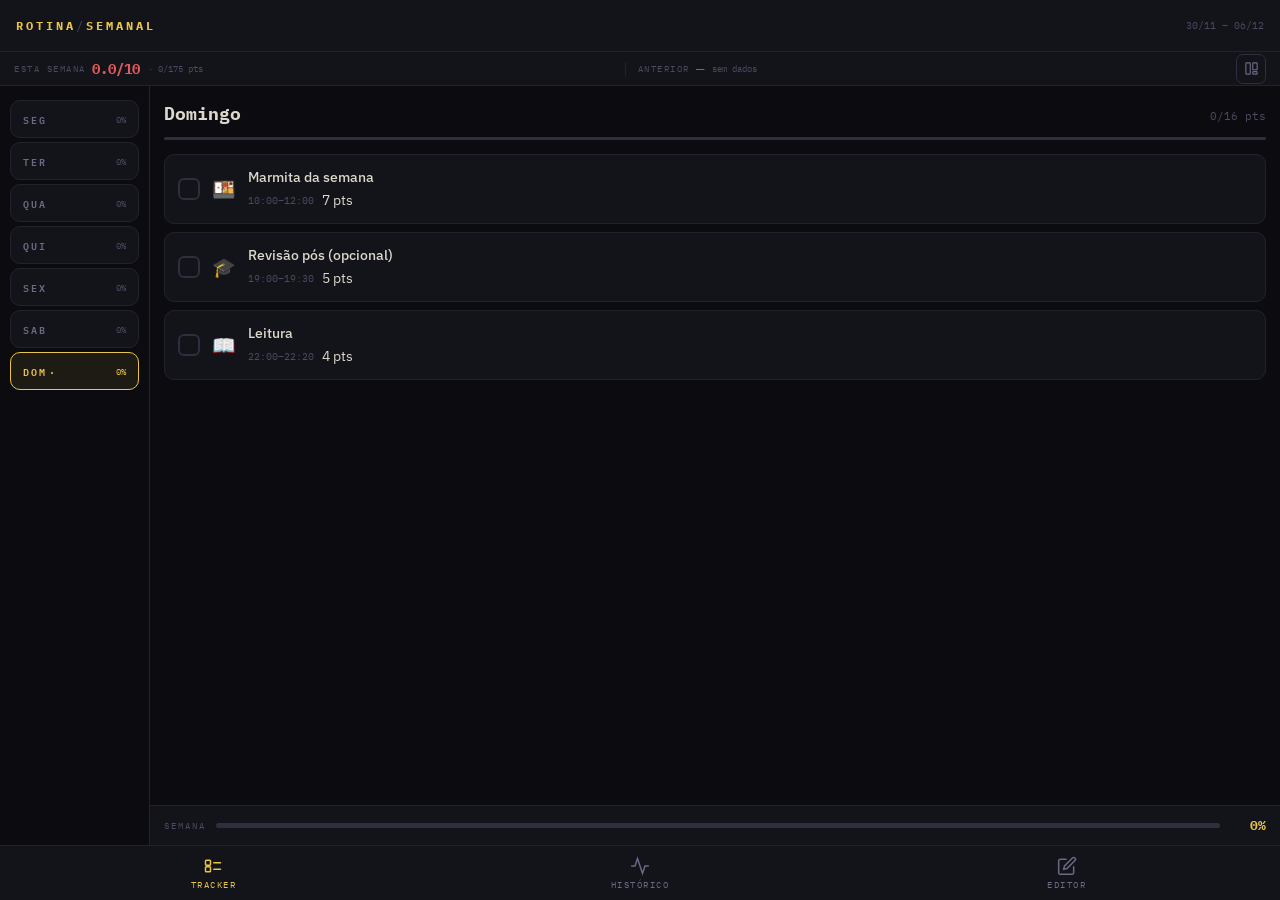
==== index.html @ 43f2c4e7 "Add files via upload" ====
<!DOCTYPE html>
<html lang="pt-BR">
<head>
<meta charset="UTF-8"/>
<meta name="viewport" content="width=device-width,initial-scale=1,viewport-fit=cover"/>
<title>Rotina</title>
<link href="https://fonts.googleapis.com/css2?family=IBM+Plex+Mono:wght@400;600;700&family=IBM+Plex+Sans:wght@300;400;500;600&display=swap" rel="stylesheet"/>
<style>
:root{
  --bg:#0c0c10;--s1:#13131a;--s2:#1a1a24;--b1:#22222e;--b2:#2e2e3e;
  --text:#ddd8cc;--muted:#4a4a62;--muted2:#6a6a86;
  --accent:#e8c547;--green:#a8e05a;--danger:#e05a5a;--blue:#7ab4ff;
  --mono:'IBM Plex Mono',monospace;--sans:'IBM Plex Sans',sans-serif;
  --sab:env(safe-area-inset-bottom,0px);
}
*{margin:0;padding:0;box-sizing:border-box;-webkit-tap-highlight-color:transparent;}
html,body{height:100%;overscroll-behavior:none;}
body{background:var(--bg);color:var(--text);font-family:var(--sans);font-size:14px;line-height:1.5;overflow:hidden;}
.app{display:flex;flex-direction:column;height:100vh;height:100dvh;}

/* TOPBAR */
.topbar{display:flex;align-items:center;justify-content:space-between;padding:0 16px;height:52px;flex-shrink:0;background:var(--s1);border-bottom:1px solid var(--b1);z-index:10;}
.brand{font-family:var(--mono);font-size:12px;font-weight:700;letter-spacing:3px;color:var(--accent);}
.brand span{color:var(--muted);font-weight:400;}
.week-badge{font-family:var(--mono);font-size:10px;color:var(--muted);}

/* VIEWS */
.views{flex:1;overflow:hidden;position:relative;}
.view{position:absolute;inset:0;display:none;flex-direction:column;overflow:hidden;}
.view.active{display:flex;}

/* BOTTOM NAV */
.bottom-nav{display:flex;background:var(--s1);border-top:1px solid var(--b1);flex-shrink:0;padding-bottom:var(--sab);z-index:10;}
.bnav-btn{flex:1;display:flex;flex-direction:column;align-items:center;justify-content:center;gap:3px;padding:10px 0;border:none;background:transparent;color:var(--muted2);font-family:var(--mono);font-size:9px;letter-spacing:1.5px;text-transform:uppercase;cursor:pointer;transition:color .15s;}
.bnav-btn svg{width:20px;height:20px;}
.bnav-btn.active{color:var(--accent);}

::-webkit-scrollbar{width:3px;}::-webkit-scrollbar-track{background:transparent;}::-webkit-scrollbar-thumb{background:var(--b2);border-radius:2px;}

/* ═══ SCORE BANNER ═══ */
.score-banner{display:flex;align-items:center;gap:0;padding:0 14px;height:34px;flex-shrink:0;border-bottom:1px solid var(--b1);background:var(--s1);}
.score-item{display:flex;align-items:center;gap:6px;flex:1;}
.score-item+.score-item{border-left:1px solid var(--b1);padding-left:12px;margin-left:12px;}
.score-item-label{font-family:var(--mono);font-size:9px;letter-spacing:1.5px;color:var(--muted);text-transform:uppercase;white-space:nowrap;}
.score-item-value{font-family:var(--mono);font-size:14px;font-weight:700;line-height:1;}
.score-item-sub{font-family:var(--mono);font-size:9px;color:var(--muted);margin-left:auto;}

/* ═══ TRACKER ═══ */
.tracker-body{flex:1;display:flex;flex-direction:column;overflow:hidden;}
.tracker-panel{flex:1;display:flex;flex-direction:column;overflow:hidden;}
.day-strip{display:flex;gap:6px;padding:10px 14px;overflow-x:auto;flex-shrink:0;border-bottom:1px solid var(--b1);scrollbar-width:none;}
.day-strip::-webkit-scrollbar{display:none;}
.day-pill{flex:0 0 auto;display:flex;flex-direction:column;align-items:center;gap:2px;padding:8px 12px;border-radius:10px;border:1px solid var(--b1);background:var(--s1);cursor:pointer;transition:all .15s;font-family:var(--mono);color:var(--muted2);min-width:52px;}
.dp-name{font-size:10px;letter-spacing:2px;font-weight:600;}
.dp-pct{font-size:9px;color:var(--muted);}
.day-pill.active{border-color:var(--accent);background:rgba(232,197,71,.08);color:var(--accent);}
.day-pill.active .dp-pct{color:var(--accent);}
.day-pill.today .dp-name::after{content:'·';color:var(--green);margin-left:2px;}
.day-pill.all-done{border-color:rgba(168,224,90,.35);}
.day-pill.all-done .dp-pct{color:var(--green);}

.tasks-area{flex:1;overflow-y:auto;padding:14px 14px 0;}
.day-hdr{display:flex;align-items:baseline;justify-content:space-between;margin-bottom:10px;}
.day-title{font-family:var(--mono);font-size:18px;font-weight:700;}
.day-pts{font-family:var(--mono);font-size:11px;color:var(--muted);}
.dprog-wrap{height:3px;background:var(--b2);border-radius:2px;margin-bottom:14px;}
.dprog-fill{height:100%;background:var(--accent);border-radius:2px;transition:width .4s;}
.dprog-fill.done{background:var(--green);}

.task-card{display:flex;align-items:center;gap:12px;padding:12px 13px;border-radius:10px;border:1px solid var(--b1);background:var(--s1);cursor:pointer;transition:all .15s;user-select:none;margin-bottom:8px;}
.task-card:active{transform:scale(.98);}
.task-card.checked{border-color:#1e2e10;background:#0f180a;opacity:.55;}
.chk{width:22px;height:22px;border-radius:6px;border:2px solid var(--b2);background:transparent;display:flex;align-items:center;justify-content:center;flex-shrink:0;transition:all .15s;}
.task-card.checked .chk{background:var(--green);border-color:var(--green);}
.chk-svg{display:none;}
.task-card.checked .chk-svg{display:block;}
.t-icon{font-size:19px;flex-shrink:0;}
.t-info{flex:1;min-width:0;}
.t-label{font-size:14px;font-weight:500;color:var(--text);white-space:nowrap;overflow:hidden;text-overflow:ellipsis;}
.task-card.checked .t-label{text-decoration:line-through;color:var(--muted);}
.t-meta{display:flex;align-items:center;gap:8px;margin-top:2px;}
.t-time{font-family:var(--mono);font-size:10px;color:var(--muted);}
.view-toggle-btn{width:30px;height:30px;border-radius:7px;border:1px solid var(--b2);background:transparent;color:var(--muted2);cursor:pointer;display:flex;align-items:center;justify-content:center;flex-shrink:0;margin-left:auto;transition:all .15s;}
.view-toggle-btn:hover{border-color:var(--accent);color:var(--accent);}
.view-toggle-btn.active{border-color:var(--accent);color:var(--accent);background:rgba(232,197,71,.08);}
.view-toggle-btn svg{width:15px;height:15px;}

/* ═══ KANBAN ═══ */
.kanban-panel{flex:1;overflow-x:auto;overflow-y:hidden;display:flex;gap:10px;padding:12px 14px;scrollbar-width:thin;}
.kanban-panel::-webkit-scrollbar{height:4px;}
.kanban-panel::-webkit-scrollbar-thumb{background:var(--b2);border-radius:2px;}
.kb-col{flex:0 0 200px;display:flex;flex-direction:column;gap:0;border-radius:10px;border:1px solid var(--b1);background:var(--s1);overflow:hidden;}
.kb-col.kb-today{border-color:rgba(232,197,71,.35);}
.kb-col-hdr{padding:10px 12px 8px;border-bottom:1px solid var(--b1);flex-shrink:0;}
.kb-col-name{font-family:var(--mono);font-size:10px;font-weight:700;letter-spacing:2px;text-transform:uppercase;color:var(--text);}
.kb-col.kb-today .kb-col-name{color:var(--accent);}
.kb-col-meta{display:flex;align-items:center;gap:6px;margin-top:4px;}
.kb-col-pct{font-family:var(--mono);font-size:9px;color:var(--muted);}
.kb-prog{flex:1;height:3px;background:var(--b2);border-radius:2px;}
.kb-prog-fill{height:100%;border-radius:2px;transition:width .4s;}
.kb-tasks{flex:1;overflow-y:auto;padding:8px 8px;display:flex;flex-direction:column;gap:6px;scrollbar-width:none;}
.kb-tasks::-webkit-scrollbar{display:none;}
.kb-card{border-radius:8px;border:1px solid var(--b1);background:var(--bg);padding:9px 10px;cursor:pointer;transition:all .15s;user-select:none;}
.kb-card:active{transform:scale(.97);}
.kb-card.kb-done{opacity:.45;border-color:rgba(168,224,90,.2);background:#0a120a;}
.kb-card.kb-conflict{border-color:rgba(224,90,90,.35);background:#130a0a;}
.kb-card-top{display:flex;align-items:center;gap:7px;margin-bottom:5px;}
.kb-chk{width:16px;height:16px;border-radius:4px;border:1.5px solid var(--b2);flex-shrink:0;display:flex;align-items:center;justify-content:center;transition:all .15s;}
.kb-card.kb-done .kb-chk{background:var(--green);border-color:var(--green);}
.kb-icon{font-size:14px;flex-shrink:0;}
.kb-label{font-size:12px;font-weight:500;color:var(--text);flex:1;min-width:0;overflow:hidden;text-overflow:ellipsis;white-space:nowrap;}
.kb-card.kb-done .kb-label{text-decoration:line-through;color:var(--muted);}
.kb-footer{display:flex;align-items:center;justify-content:space-between;gap:4px;}
.kb-time{font-family:var(--mono);font-size:9px;color:var(--muted);}
.kb-pts{font-family:var(--mono);font-size:9px;padding:1px 5px;border-radius:6px;background:rgba(232,197,71,.1);color:var(--accent);}
.kb-card.kb-done .kb-pts{background:rgba(168,224,90,.1);color:var(--green);}
.kb-conflict-tag{font-family:var(--mono);font-size:8px;color:var(--danger);}
.kb-empty{font-family:var(--mono);font-size:9px;color:var(--muted);text-align:center;padding:16px 0;letter-spacing:1px;}
.t-conflict-badge{font-family:var(--mono);font-size:9px;padding:1px 6px;border-radius:10px;background:rgba(224,90,90,.12);color:var(--danger);letter-spacing:.5px;}
.task-card.conflict{border-color:rgba(224,90,90,.35);background:#160e0e;}
.task-card.conflict.checked{border-color:#1e2e10;background:#0f180a;}
.ed-row.ed-conflict{border-color:rgba(224,90,90,.4);}
.time-display-btn.conflict{border-color:rgba(224,90,90,.5);color:var(--danger);}
.time-display-btn.conflict .tdb-val{color:var(--danger);}
.t-delete{width:28px;height:28px;border-radius:7px;border:1px solid transparent;background:transparent;color:var(--muted);font-size:13px;cursor:pointer;display:flex;align-items:center;justify-content:center;flex-shrink:0;transition:all .15s;}
.t-delete:hover{background:rgba(224,90,90,.15);border-color:var(--danger);color:var(--danger);}
@media(hover:hover){.t-delete{opacity:0;}.task-card:hover .t-delete{opacity:1;}}

.week-bar{display:flex;align-items:center;gap:10px;padding:10px 14px;border-top:1px solid var(--b1);flex-shrink:0;background:var(--s1);}
.wb-label{font-family:var(--mono);font-size:9px;letter-spacing:2px;color:var(--muted);text-transform:uppercase;white-space:nowrap;}
.wb-track{flex:1;height:5px;background:var(--b2);border-radius:3px;}
.wb-fill{height:100%;background:linear-gradient(90deg,var(--accent),var(--green));border-radius:3px;transition:width .5s;}
.wb-pct{font-family:var(--mono);font-size:13px;font-weight:700;color:var(--accent);min-width:36px;text-align:right;}

/* ═══ HISTORY ═══ */
#view-history{overflow-y:auto;}
.hist-header{padding:20px 16px 8px;}
.hist-title{font-family:var(--mono);font-size:16px;font-weight:700;}
.hist-sub{font-family:var(--mono);font-size:9px;color:var(--muted);letter-spacing:2px;text-transform:uppercase;margin-top:2px;}
.hist-list{padding:12px 16px 24px;display:flex;flex-direction:column;gap:10px;}
.hist-card{border:1px solid var(--b1);border-radius:12px;background:var(--s1);overflow:hidden;}
.hist-card-hdr{display:flex;align-items:center;justify-content:space-between;padding:14px 16px;cursor:pointer;}
.hw-label{font-family:var(--mono);font-size:12px;font-weight:600;}
.hw-meta{font-family:var(--mono);font-size:9px;color:var(--muted);margin-top:3px;}
.h-badge{font-family:var(--mono);font-size:12px;font-weight:700;padding:4px 10px;border-radius:20px;display:flex;align-items:center;gap:8px;}
.h-badge.gs{background:rgba(168,224,90,.12);color:var(--green);}
.h-badge.ga{background:rgba(232,197,71,.12);color:var(--accent);}
.h-badge.gb{background:rgba(122,180,255,.12);color:var(--blue);}
.h-badge.gc{background:rgba(224,90,90,.12);color:var(--danger);}
.h-chevron{font-size:9px;color:var(--muted);transition:transform .2s;display:inline-block;}
.hist-card-hdr.open .h-chevron{transform:rotate(180deg);}
.h-prog{height:3px;background:var(--b2);}
.h-prog-fill{height:100%;transition:width .5s;}
.h-detail{display:none;padding:12px 16px;border-top:1px solid var(--b1);}
.h-detail.open{display:block;}
.h-day-row{display:flex;align-items:center;gap:8px;padding:7px 0;border-bottom:1px solid var(--b1);cursor:pointer;transition:background .1s;}
.h-day-row:hover{background:rgba(255,255,255,.02);}
.h-day-row:last-of-type{border-bottom:none;}
.h-day-chevron{font-size:13px;color:var(--muted);margin-left:2px;transition:transform .2s;display:inline-block;width:12px;flex-shrink:0;}
.h-task-list{display:none;background:var(--bg);border-bottom:1px solid var(--b1);padding:4px 0;}
.h-task-list.open{display:block;}
.h-task-row{display:flex;align-items:center;gap:10px;padding:7px 12px;}
.h-task-row.h-task-done{opacity:.6;}
.h-task-chk{font-family:var(--mono);font-size:11px;width:14px;flex-shrink:0;color:var(--green);}
.h-task-row:not(.h-task-done) .h-task-chk{color:var(--muted);}
.h-task-icon{font-size:15px;flex-shrink:0;}
.h-task-label{flex:1;font-size:12px;color:var(--text);}
.h-task-row.h-task-done .h-task-label{text-decoration:line-through;color:var(--muted);}
.h-task-pts{font-family:var(--mono);font-size:10px;flex-shrink:0;}
.h-day-name{font-family:var(--mono);font-size:10px;color:var(--muted2);width:36px;flex-shrink:0;}
.h-bar-wrap{flex:1;height:4px;background:var(--b2);border-radius:2px;}
.h-bar-fill{height:100%;border-radius:2px;}
.h-day-pct{font-family:var(--mono);font-size:10px;color:var(--muted);width:30px;text-align:right;flex-shrink:0;}
.h-score-num{font-family:var(--mono);font-size:11px;font-weight:700;width:36px;text-align:right;flex-shrink:0;}
.hist-empty{text-align:center;padding:48px 24px;font-family:var(--mono);font-size:10px;color:var(--muted);letter-spacing:2px;line-height:2.2;text-transform:uppercase;}

/* ═══ EDITOR ═══ */
.editor-topbar{display:flex;align-items:center;justify-content:space-between;padding:12px 16px;border-bottom:1px solid var(--b1);flex-shrink:0;background:var(--s1);}
.editor-day-label{font-family:var(--mono);font-size:14px;font-weight:700;}
.ed-daytabs{display:flex;gap:5px;padding:10px 14px;overflow-x:auto;flex-shrink:0;border-bottom:1px solid var(--b1);scrollbar-width:none;}
.ed-daytabs::-webkit-scrollbar{display:none;}
.ed-tab{flex:0 0 auto;padding:6px 11px;border-radius:8px;border:1px solid var(--b1);background:transparent;color:var(--muted2);font-family:var(--mono);font-size:10px;letter-spacing:1.5px;text-transform:uppercase;cursor:pointer;transition:all .15s;}
.ed-tab.active{border-color:var(--accent);background:rgba(232,197,71,.08);color:var(--accent);}

.editor-tasks{flex:1;overflow-y:auto;padding:12px 14px;}
.ed-row{background:var(--s1);border:1px solid var(--b1);border-radius:10px;padding:12px;margin-bottom:8px;display:flex;flex-direction:column;gap:8px;}
.ed-row-r1{display:grid;grid-template-columns:44px 1fr auto;gap:8px;align-items:center;}
.ed-row-r2{display:grid;grid-template-columns:1fr auto;gap:8px;align-items:center;}
.ed-row-r3{display:flex;align-items:center;gap:8px;}
.pts-label{font-family:var(--mono);font-size:10px;color:var(--muted);white-space:nowrap;}
.pts-slider{flex:1;-webkit-appearance:none;height:3px;border-radius:2px;background:var(--b2);outline:none;cursor:pointer;}
.pts-slider::-webkit-slider-thumb{-webkit-appearance:none;width:16px;height:16px;border-radius:50%;background:var(--accent);cursor:pointer;border:2px solid var(--bg);}
.pts-val{font-family:var(--mono);font-size:11px;font-weight:700;color:var(--accent);width:20px;text-align:right;}

.ed-add-row{background:var(--s2);border:1px dashed var(--b2);border-radius:10px;padding:12px;margin-bottom:8px;display:flex;flex-direction:column;gap:8px;}
.ifield{padding:9px 12px;border-radius:8px;border:1px solid var(--b2);background:var(--bg);color:var(--text);font-family:var(--sans);font-size:13px;outline:none;transition:border-color .15s;width:100%;}
.ifield:focus{border-color:var(--accent);}
.ifield-icon-btn{width:44px;height:38px;border-radius:8px;border:1px solid var(--b2);background:var(--bg);font-size:18px;cursor:pointer;display:flex;align-items:center;justify-content:center;transition:border-color .15s;flex-shrink:0;}
.ifield-icon-btn:hover,.ifield-icon-btn.open{border-color:var(--accent);}

/* TIME PICKER */
.time-display-btn{
  display:flex;align-items:center;gap:6px;padding:8px 12px;border-radius:8px;
  border:1px solid var(--b2);background:var(--bg);cursor:pointer;transition:border-color .15s;
  font-family:var(--mono);font-size:12px;color:var(--text);width:100%;
}
.time-display-btn:hover,.time-display-btn.open{border-color:var(--accent);color:var(--accent);}
.time-display-btn svg{width:13px;height:13px;flex-shrink:0;color:var(--muted);}
.tdb-val{flex:1;}

.editor-footer{padding:12px 14px;border-top:1px solid var(--b1);flex-shrink:0;background:var(--s1);display:flex;gap:8px;padding-bottom:calc(12px + var(--sab));}

/* BUTTONS */
.btn{display:inline-flex;align-items:center;justify-content:center;gap:5px;padding:9px 14px;border-radius:8px;border:1px solid var(--b2);background:transparent;color:var(--text);font-family:var(--mono);font-size:10px;letter-spacing:1px;text-transform:uppercase;cursor:pointer;transition:all .15s;}
.btn:hover{border-color:var(--accent);color:var(--accent);}
.btn-primary{background:var(--accent);border-color:var(--accent);color:#0c0c10;font-weight:700;}
.btn-primary:hover{background:#f5d55a;border-color:#f5d55a;color:#0c0c10;}
.btn-danger{color:var(--danger);border-color:var(--danger);}
.btn-danger:hover{background:var(--danger);color:#fff;}
.btn-sq{width:38px;height:38px;padding:0;}
.empty{text-align:center;padding:40px;font-family:var(--mono);font-size:11px;color:var(--muted);letter-spacing:2px;}

/* ═══ ICON PICKER MODAL ═══ */
.modal-overlay{position:fixed;inset:0;background:rgba(0,0,0,.7);z-index:200;display:none;align-items:flex-end;justify-content:center;}
.modal-overlay.open{display:flex;}
.modal-sheet{background:var(--s1);border-radius:16px 16px 0 0;width:100%;max-width:480px;padding:0;max-height:70vh;display:flex;flex-direction:column;padding-bottom:var(--sab);}
.modal-handle{width:36px;height:4px;background:var(--b2);border-radius:2px;margin:12px auto 0;}
.modal-title{font-family:var(--mono);font-size:12px;letter-spacing:2px;text-transform:uppercase;color:var(--muted);padding:12px 16px 8px;}
.icon-grid{display:grid;grid-template-columns:repeat(8,1fr);gap:4px;padding:8px 16px 16px;overflow-y:auto;}
.icon-opt{font-size:22px;padding:6px;border-radius:8px;cursor:pointer;text-align:center;border:1px solid transparent;transition:all .15s;}
.icon-opt:hover{background:var(--s2);border-color:var(--b2);}
.icon-opt.selected{border-color:var(--accent);background:rgba(232,197,71,.1);}

/* ═══ TIME PICKER MODAL ═══ */
.time-modal-sheet{background:var(--s1);border-radius:16px 16px 0 0;width:100%;max-width:480px;padding-bottom:var(--sab);display:flex;flex-direction:column;}
.time-modal-hdr{display:flex;align-items:center;justify-content:space-between;padding:16px 20px 8px;}
.time-modal-title{font-family:var(--mono);font-size:12px;letter-spacing:2px;text-transform:uppercase;color:var(--muted);}
.time-modal-done{font-family:var(--mono);font-size:12px;color:var(--accent);background:none;border:none;cursor:pointer;font-weight:700;letter-spacing:1px;}

.time-pickers-wrap{display:flex;gap:0;padding:8px 20px 20px;align-items:center;justify-content:center;gap:8px;}
.time-picker-group{display:flex;flex-direction:column;align-items:center;gap:6px;flex:1;}
.tpg-label{font-family:var(--mono);font-size:9px;letter-spacing:2px;color:var(--muted);text-transform:uppercase;}
.tpg-pickers{display:flex;gap:4px;align-items:center;}
.time-sep{font-family:var(--mono);font-size:20px;color:var(--muted);padding:0 2px;margin-top:-4px;}
.drum-wrap{position:relative;width:56px;height:120px;overflow:hidden;border-radius:10px;border:1px solid var(--b2);background:var(--bg);}
.drum-wrap::before,.drum-wrap::after{content:'';position:absolute;left:0;right:0;height:36px;z-index:2;pointer-events:none;}
.drum-wrap::before{top:0;background:linear-gradient(to bottom,var(--bg),transparent);}
.drum-wrap::after{bottom:0;background:linear-gradient(to top,var(--bg),transparent);}
.drum-selector{position:absolute;top:50%;left:4px;right:4px;height:36px;transform:translateY(-50%);border:1px solid var(--accent);border-radius:7px;background:rgba(232,197,71,.06);pointer-events:none;z-index:1;}
.drum-list{display:flex;flex-direction:column;align-items:center;transition:transform .15s ease;padding:42px 0;}
.drum-item{height:36px;display:flex;align-items:center;justify-content:center;font-family:var(--mono);font-size:17px;font-weight:600;color:var(--muted);cursor:pointer;width:100%;user-select:none;transition:color .1s;}
.drum-item.active{color:var(--accent);}
.between-label{font-family:var(--mono);font-size:10px;color:var(--muted);letter-spacing:1px;text-align:center;padding:0 4px;}

/* TOAST */
.toast{position:fixed;bottom:calc(64px + 12px);left:50%;transform:translateX(-50%) translateY(8px);background:var(--accent);color:#0c0c10;font-family:var(--mono);font-size:11px;font-weight:700;letter-spacing:1px;padding:9px 18px;border-radius:8px;z-index:999;opacity:0;transition:all .25s;pointer-events:none;white-space:nowrap;}
.toast.show{opacity:1;transform:translateX(-50%) translateY(0);}

/* DESKTOP */
@media(min-width:680px){
  .tracker-body{flex-direction:row;}
  .day-strip{flex-direction:column;width:150px;flex-shrink:0;overflow-y:auto;overflow-x:hidden;border-right:1px solid var(--b1);border-bottom:none;padding:14px 10px;align-items:stretch;gap:4px;}
  .day-pill{flex-direction:row;justify-content:space-between;padding:9px 12px;min-width:unset;}

  #view-editor{flex-direction:row;}
  .editor-left{width:170px;flex-shrink:0;border-right:1px solid var(--b1);display:flex;flex-direction:column;overflow:hidden;}
  .ed-daytabs{flex-direction:column;overflow-y:auto;overflow-x:hidden;padding:10px;gap:4px;flex:1;}
  .ed-tab{text-align:left;}
  .editor-right{flex:1;display:flex;flex-direction:column;overflow:hidden;}
  .editor-topbar-mobile{display:none;}
  .modal-overlay{align-items:center;}
  .modal-sheet,.time-modal-sheet{border-radius:16px;max-height:80vh;}
}
</style>
</head>
<body>
<div class="app">
  <header class="topbar">
    <div class="brand">ROTINA<span>/</span>SEMANAL</div>
    <div class="week-badge" id="weekBadge">—</div>
  </header>
  <div class="views">

    <!-- ① TRACKER -->
    <div class="view active" id="view-tracker">
      <div class="score-banner">
        <div class="score-item">
          <span class="score-item-label">Esta semana</span>
          <span class="score-item-value" id="scoreCurrent">—</span>
          <span id="scoreCurrentSub" style="font-family:var(--mono);font-size:9px;color:var(--muted);margin-left:2px;"></span>
        </div>
        <div class="score-item">
          <span class="score-item-label">Anterior</span>
          <span class="score-item-value" id="scorePrev" style="color:var(--muted2);">—</span>
          <span id="scorePrevSub" style="font-family:var(--mono);font-size:9px;color:var(--muted);margin-left:2px;"></span>
        </div>
        <button class="view-toggle-btn" id="viewToggleBtn" onclick="toggleTrackerView()" title="Alternar visualização">
          <svg id="vtIcon" viewBox="0 0 24 24" fill="none" stroke="currentColor" stroke-width="1.8" stroke-linecap="round">
            <rect x="3" y="3" width="7" height="18" rx="1"/><rect x="14" y="3" width="7" height="11" rx="1"/><rect x="14" y="17" width="7" height="4" rx="1"/>
          </svg>
        </button>
      </div>
      <div class="tracker-body">
        <div class="day-strip" id="dayStrip"></div>
        <div class="tracker-panel">
          <div class="tasks-area" id="tasksList"></div>
          <div class="week-bar">
            <span class="wb-label">Semana</span>
            <div class="wb-track"><div class="wb-fill" id="weekFill" style="width:0%"></div></div>
            <span class="wb-pct" id="weekPct">0%</span>
          </div>
        </div>
        <div class="kanban-panel" id="kanbanPanel" style="display:none;"></div>
      </div>
    </div>

    <!-- ② HISTORY -->
    <div class="view" id="view-history">
      <div class="hist-header"><div class="hist-title">Histórico</div><div class="hist-sub">Pontuação por semana</div></div>
      <div class="hist-list" id="histList"></div>
    </div>

    <!-- ③ EDITOR -->
    <div class="view" id="view-editor">
      <div class="editor-left" id="edLeft" style="display:contents">
        <div class="editor-topbar" id="edTopDesktop">
          <span class="editor-day-label" id="edTitleD">—</span>
          <button class="btn" style="padding:5px 10px;font-size:9px;" onclick="showAddForm()">+ ADD</button>
        </div>
        <div class="ed-daytabs" id="edDayTabs"></div>
      </div>
      <div class="editor-right" id="edRight" style="display:contents">
        <div class="editor-topbar editor-topbar-mobile" id="edTopMobile">
          <span class="editor-day-label" id="edTitleM">—</span>
          <button class="btn" style="padding:5px 10px;font-size:9px;" onclick="showAddForm()">+ ADD</button>
        </div>
        <div class="editor-tasks" id="edTasksList"></div>
        <div class="editor-footer">
          <button class="btn btn-primary" onclick="saveChanges()">💾 Salvar</button>
          <button class="btn btn-danger" style="font-size:9px;" onclick="resetWeekChecks()">Limpar checks</button>
        </div>
      </div>
    </div>
  </div>

  <nav class="bottom-nav">
    <button class="bnav-btn active" id="bn-tracker" onclick="switchView('tracker',this)">
      <svg viewBox="0 0 24 24" fill="none" stroke="currentColor" stroke-width="1.8" stroke-linecap="round"><rect x="3" y="5" width="6" height="6" rx="1"/><rect x="3" y="13" width="6" height="6" rx="1"/><line x1="13" y1="8" x2="21" y2="8"/><line x1="13" y1="16" x2="21" y2="16"/></svg>
      Tracker
    </button>
    <button class="bnav-btn" id="bn-history" onclick="switchView('history',this)">
      <svg viewBox="0 0 24 24" fill="none" stroke="currentColor" stroke-width="1.8" stroke-linecap="round"><polyline points="22 12 18 12 15 21 9 3 6 12 2 12"/></svg>
      Histórico
    </button>
    <button class="bnav-btn" id="bn-editor" onclick="switchView('editor',this)">
      <svg viewBox="0 0 24 24" fill="none" stroke="currentColor" stroke-width="1.8" stroke-linecap="round"><path d="M11 4H4a2 2 0 0 0-2 2v14a2 2 0 0 0 2 2h14a2 2 0 0 0 2-2v-7"/><path d="M18.5 2.5a2.121 2.121 0 0 1 3 3L12 15l-4 1 1-4 9.5-9.5z"/></svg>
      Editor
    </button>
  </nav>
</div>

<!-- ICON PICKER MODAL -->
<div class="modal-overlay" id="iconModal" onclick="closeIconModal(event)">
  <div class="modal-sheet">
    <div class="modal-handle"></div>
    <div class="modal-title">Escolher ícone</div>
    <div class="icon-grid" id="iconGrid"></div>
  </div>
</div>

<!-- TIME PICKER MODAL -->
<div class="modal-overlay" id="timeModal" onclick="closeTimeModal(event)">
  <div class="time-modal-sheet">
    <div class="modal-handle"></div>
    <div class="time-modal-hdr">
      <span class="time-modal-title">Período</span>
      <button class="time-modal-done" onclick="confirmTime()">Confirmar</button>
    </div>
    <div class="time-pickers-wrap">
      <div class="time-picker-group">
        <div class="tpg-label">Início</div>
        <div class="tpg-pickers">
          <div class="drum-wrap" id="startH"></div>
          <div class="time-sep">:</div>
          <div class="drum-wrap" id="startM"></div>
        </div>
      </div>
      <div class="between-label">até</div>
      <div class="time-picker-group">
        <div class="tpg-label">Fim</div>
        <div class="tpg-pickers">
          <div class="drum-wrap" id="endH"></div>
          <div class="time-sep">:</div>
          <div class="drum-wrap" id="endM"></div>
        </div>
      </div>
    </div>
  </div>
</div>

<div class="toast" id="toast"></div>

<script>
// ═══ CONSTANTS ═══
const DAYS=['Segunda','Terça','Quarta','Quinta','Sexta','Sábado','Domingo'];
const DAYS_SHORT=['SEG','TER','QUA','QUI','SEX','SAB','DOM'];
const ICONS=['💼','🎓','📖','🏋️','🎵','🧠','🍱','🧹','👕','📌','⭐','🔥','💡','🎯','✅','🚀','💪','🧘','🏃','🚴','🎸','🎹','🎤','📝','💻','📱','☕','🍎','💊','🛌','🧃','🌅','🌙','⏰','📅','🗓️','📊','📈','💰','🤝','🏆','🎮','📚','✏️','🔬','🌿','🐾','❤️','🧡','💛','💚','💙','💜'];
const MINS=['00','05','10','15','20','25','30','35','40','45','50','55'];
const HOURS=Array.from({length:24},(_,i)=>String(i).padStart(2,'0'));

const DEFAULT_ROUTINE={
  Segunda:[
    {id:'seg1',icon:'💼',label:'Trabalho (manhã)',time:'08:45–12:15',points:6},
    {id:'seg2',icon:'💼',label:'Trabalho (tarde)',time:'13:30–18:00',points:6},
    {id:'seg3',icon:'🎓',label:'Pós-graduação',time:'19:30–21:00',points:8},
    {id:'seg4',icon:'📖',label:'Leitura',time:'22:00–22:20',points:4},
  ],
  Terça:[
    {id:'ter1',icon:'🏋️',label:'Academia',time:'06:50–07:50',points:9},
    {id:'ter2',icon:'💼',label:'Trabalho (manhã)',time:'08:45–12:15',points:6},
    {id:'ter3',icon:'💼',label:'Trabalho (tarde)',time:'13:30–18:00',points:6},
    {id:'ter4',icon:'🎵',label:'Gaita',time:'19:30–20:00',points:5},
    {id:'ter5',icon:'📖',label:'Leitura',time:'22:00–22:20',points:4},
  ],
  Quarta:[
    {id:'qua1',icon:'🏋️',label:'Academia',time:'06:50–07:50',points:9},
    {id:'qua2',icon:'💼',label:'Trabalho (manhã)',time:'08:45–12:15',points:6},
    {id:'qua3',icon:'💼',label:'Trabalho (tarde)',time:'13:30–18:00',points:6},
    {id:'qua4',icon:'🎓',label:'Pós-graduação',time:'19:30–20:30',points:8},
    {id:'qua5',icon:'📖',label:'Leitura',time:'22:00–22:20',points:4},
  ],
  Quinta:[
    {id:'qui1',icon:'💼',label:'Trabalho (manhã)',time:'08:45–12:15',points:6},
    {id:'qui2',icon:'💼',label:'Trabalho (tarde)',time:'13:30–18:00',points:6},
    {id:'qui3',icon:'🧠',label:'Psicóloga',time:'19:00–20:00',points:7},
    {id:'qui4',icon:'📖',label:'Leitura',time:'22:00–22:20',points:4},
  ],
  Sexta:[
    {id:'sex1',icon:'🏋️',label:'Academia',time:'06:50–07:50',points:9},
    {id:'sex2',icon:'💼',label:'Trabalho (manhã)',time:'08:45–12:15',points:6},
    {id:'sex3',icon:'💼',label:'Trabalho (tarde)',time:'13:30–18:00',points:6},
    {id:'sex4',icon:'🎵',label:'Gaita',time:'19:00–19:30',points:5},
    {id:'sex5',icon:'📖',label:'Leitura',time:'22:00–22:20',points:4},
  ],
  Sábado:[
    {id:'sab1',icon:'🧹',label:'Faxina',time:'09:00–10:30',points:5},
    {id:'sab2',icon:'👕',label:'Lavar roupa',time:'09:00–10:00',points:4},
    {id:'sab3',icon:'🎵',label:'Gaita (sessão longa)',time:'15:00–16:00',points:6},
    {id:'sab4',icon:'📖',label:'Leitura',time:'22:00–22:20',points:4},
  ],
  Domingo:[
    {id:'dom1',icon:'🍱',label:'Marmita da semana',time:'10:00–12:00',points:7},
    {id:'dom2',icon:'🎓',label:'Revisão pós (opcional)',time:'19:00–19:30',points:5},
    {id:'dom3',icon:'📖',label:'Leitura',time:'22:00–22:20',points:4},
  ],
};

// ═══ STATE ═══
let routine={},checks={},history={},pending={};
let activeDay=null,activeCmsDay=null,currentView='tracker';
let iconModalCallback=null,timeModalCallback=null;
let timeState={startH:'08',startM:'00',endH:'09',endM:'00'};
let drums={};

// ═══ HELPERS ═══
const clone=o=>JSON.parse(JSON.stringify(o));
const todayIdx=()=>{const d=new Date().getDay();return d===0?6:d-1;};
function getMondayKey(offset=0){const n=new Date();n.setDate(n.getDate()-((n.getDay()+6)%7)+offset*7);return n.toISOString().slice(0,10);}
function weekLabel(mon){const m=new Date(mon+'T12:00:00'),s=new Date(m);s.setDate(m.getDate()+6);const f=d=>d.toLocaleDateString('pt-BR',{day:'2-digit',month:'2-digit'});return f(m)+' – '+f(s);}
function gradeOf(score10){
  if(score10>=9)return{label:'S',cls:'gs',color:'var(--green)'};
  if(score10>=7)return{label:'A',cls:'ga',color:'var(--accent)'};
  if(score10>=5)return{label:'B',cls:'gb',color:'var(--blue)'};
  return{label:'C',cls:'gc',color:'var(--danger)'};
}
function calcScore(rout,chks){
  const all=Object.values(rout).flat();
  const totalPts=all.reduce((s,t)=>s+(t.points||1),0);
  const donePts=all.filter(t=>chks[t.id]).reduce((s,t)=>s+(t.points||1),0);
  const score10=totalPts?+(donePts/totalPts*10).toFixed(1):0;
  return{score10,donePts,totalPts};
}

function sortByTime(tasks){
  return [...tasks].sort((a,b)=>{
    const ta=parseTimeRange(a.time),tb=parseTimeRange(b.time);
    if(!ta&&!tb)return 0;
    if(!ta)return 1;
    if(!tb)return-1;
    return ta.start-tb.start;
  });
}
  // Expects "HH:MM–HH:MM", returns {start, end} in minutes or null
function parseTimeRange(timeStr){
  if(!timeStr)return null;
  const m=timeStr.match(/(\d{1,2}):(\d{2})[–\-](\d{1,2}):(\d{2})/);
  if(!m)return null;
  return{start:parseInt(m[1])*60+parseInt(m[2]),end:parseInt(m[3])*60+parseInt(m[4])};
}

function getConflictIds(tasks){
  const conflicts=new Set();
  for(let i=0;i<tasks.length;i++){
    const a=parseTimeRange(tasks[i].time);
    if(!a||a.start>=a.end)continue;
    for(let j=i+1;j<tasks.length;j++){
      const b=parseTimeRange(tasks[j].time);
      if(!b||b.start>=b.end)continue;
      if(a.start<b.end&&b.start<a.end){
        conflicts.add(tasks[i].id);
        conflicts.add(tasks[j].id);
      }
    }
  }
  return conflicts;
}

// ═══ STORAGE ADAPTER ═══
// Syncs via Cloudflare Worker KV — works on any device
const WORKER_URL = 'https://purple-bush-fd43.paulo-mreis7590.workers.dev';
const USER_ID = 'paulo';

const store = {
  async get(key){
    try{
      const r = await fetch(`${WORKER_URL}?key=${encodeURIComponent(key)}&user=${USER_ID}`);
      const json = await r.json();
      return json.value || null;
    } catch(e){ return localStorage.getItem(key); }
  },
  async set(key, value){
    try{
      await fetch(`${WORKER_URL}?key=${encodeURIComponent(key)}&user=${USER_ID}`, {
        method: 'PUT',
        body: value
      });
    } catch(e){}
    // Always keep localStorage as offline fallback
    try{ localStorage.setItem(key, value); } catch(e){}
  }
};

// ═══ STORAGE ═══
async function loadAll(){
  routine=clone(DEFAULT_ROUTINE);
  try{
    const r=await store.get('routine_data');
    if(r){
      const saved=JSON.parse(r);
      const hasSeg4=saved.Segunda&&saved.Segunda.some(t=>t.id==='seg4');
      if(hasSeg4)routine=saved;
      else await store.set('routine_data',JSON.stringify(routine));
    } else {
      await store.set('routine_data',JSON.stringify(routine));
    }
  }catch(e){}
  try{const c=await store.get('checks_'+getMondayKey());checks=c?JSON.parse(c):{};}
  catch(e){checks={};}
  try{const h=await store.get('week_history');history=h?JSON.parse(h):{};}
  catch(e){history={};}
  pending=clone(routine);
}
async function saveRoutine(){await store.set('routine_data',JSON.stringify(routine));}
async function saveChecks(){await store.set('checks_'+getMondayKey(),JSON.stringify(checks));}
async function saveHistory(){await store.set('week_history',JSON.stringify(history));}

function snapshotWeek(){
  const mon=getMondayKey();
  const {score10,donePts,totalPts}=calcScore(routine,checks);
  const days={};
  DAYS.forEach(d=>{
    const ts=routine[d]||[];
    const dPts=ts.reduce((s,t)=>s+(t.points||1),0);
    const ckPts=ts.filter(t=>checks[t.id]).reduce((s,t)=>s+(t.points||1),0);
    days[d]={
      totalPts:dPts,donePts:ckPts,
      total:ts.length,done:ts.filter(t=>checks[t.id]).length,
      tasks:ts.map(t=>({id:t.id,icon:t.icon,label:t.label,time:t.time,points:t.points||1,checked:!!checks[t.id]}))
    };
  });
  history[mon]={score10,donePts,totalPts,days,label:weekLabel(mon),pct:totalPts?Math.round(donePts/totalPts*100):0};
}

// ═══ TRACKER ═══
function renderTracker(day){
  activeDay=day||DAYS[todayIdx()];
  document.getElementById('weekBadge').textContent=weekLabel(getMondayKey());
  updateScoreBanner();

  const strip=document.getElementById('dayStrip');
  strip.innerHTML='';
  DAYS.forEach((d,i)=>{
    const ts=routine[d]||[];
    const totalPts=ts.reduce((s,t)=>s+(t.points||1),0);
    const donePts=ts.filter(t=>checks[t.id]).reduce((s,t)=>s+(t.points||1),0);
    const pct=totalPts?Math.round(donePts/totalPts*100):0;
    const allDone=ts.length>0&&donePts===totalPts;
    const pill=document.createElement('button');
    pill.className='day-pill'+(d===activeDay?' active':'')+(i===todayIdx()?' today':'')+(allDone?' all-done':'');
    pill.innerHTML=`<span class="dp-name">${DAYS_SHORT[i]}</span><span class="dp-pct">${pct}%</span>`;
    pill.onclick=()=>renderTracker(d);
    strip.appendChild(pill);
  });
  renderDayTasks(activeDay);
  updateWeekBar();
}

function updateScoreBanner(){
  const {score10,donePts,totalPts}=calcScore(routine,checks);
  const g=gradeOf(score10);
  document.getElementById('scoreCurrent').textContent=score10.toFixed(1)+'/10';
  document.getElementById('scoreCurrent').style.color=g.color;
  document.getElementById('scoreCurrentSub').textContent=`· ${donePts}/${totalPts} pts`;

  const prevMon=getMondayKey(-1);
  const prev=history[prevMon];
  if(prev&&prev.score10!==undefined){
    const pg=gradeOf(prev.score10);
    document.getElementById('scorePrev').textContent=prev.score10.toFixed(1)+'/10';
    document.getElementById('scorePrev').style.color=pg.color;
    document.getElementById('scorePrevSub').textContent=`· ${prev.donePts}/${prev.totalPts} pts`;
  } else {
    document.getElementById('scorePrev').textContent='—';
    document.getElementById('scorePrev').style.color='var(--muted2)';
    document.getElementById('scorePrevSub').textContent='sem dados';
  }
}

function renderDayTasks(day){
  const ts=sortByTime(routine[day]||[]);
  const totalPts=ts.reduce((s,t)=>s+(t.points||1),0);
  const donePts=ts.filter(t=>checks[t.id]).reduce((s,t)=>s+(t.points||1),0);
  const pct=totalPts?Math.round(donePts/totalPts*100):0;
  const conflicts=getConflictIds(ts);
  const area=document.getElementById('tasksList');
  area.innerHTML=`
    <div class="day-hdr">
      <div class="day-title">${day}</div>
      <div class="day-pts">${donePts}/${totalPts} pts</div>
    </div>
    <div class="dprog-wrap"><div class="dprog-fill${pct===100?' done':''}" style="width:${pct}%"></div></div>`;
  if(!ts.length){area.innerHTML+='<div class="empty">NENHUMA TAREFA</div>';return;}
  ts.forEach(task=>{
    const ck=!!checks[task.id];
    const pts=task.points||1;
    const hasConflict=conflicts.has(task.id);
    const card=document.createElement('div');
    card.className='task-card'+(ck?' checked':'')+(hasConflict?' conflict':'');
    card.innerHTML=`
      <div class="chk"><svg class="chk-svg" width="11" height="11" viewBox="0 0 11 11" fill="none"><path d="M1.5 5.5l3 3 5-5" stroke="#0c0c10" stroke-width="2.2" stroke-linecap="round" stroke-linejoin="round"/></svg></div>
      <div class="t-icon">${task.icon}</div>
      <div class="t-info">
        <div class="t-label">${task.label}</div>
        <div class="t-meta">
          <span class="t-time">${task.time}</span>
          <span class="t-pts-badge">${pts} pt${pts>1?'s':''}</span>
          ${hasConflict?'<span class="t-conflict-badge">⚠ conflito</span>':''}
        </div>
      </div>
      <button class="t-delete" title="Excluir tarefa">✕</button>`;
    card.querySelector('.t-delete').addEventListener('click',(e)=>{
      e.stopPropagation();
      deleteTaskFromTracker(task.id,day);
    });
    card.onclick=()=>toggleCheck(task.id,day);
    area.appendChild(card);
  });
}

async function toggleCheck(id,day){
  checks[id]=!checks[id];
  snapshotWeek();
  await saveChecks();
  await saveHistory();
  if(trackerMode==='kanban'){renderKanban();updateWeekBar();updateScoreBanner();return;}
  renderDayTasks(day);
  updateWeekBar();
  updateScoreBanner();
  document.querySelectorAll('.day-pill').forEach((p,i)=>{
    const d=DAYS[i];
    const ts=routine[d]||[];
    const tPts=ts.reduce((s,t)=>s+(t.points||1),0);
    const dPts=ts.filter(t=>checks[t.id]).reduce((s,t)=>s+(t.points||1),0);
    const pct=tPts?Math.round(dPts/tPts*100):0;
    p.querySelector('.dp-pct').textContent=pct+'%';
    p.classList.toggle('all-done',ts.length>0&&dPts===tPts);
  });
}

async function deleteTaskFromTracker(id,day){
  routine[day]=(routine[day]||[]).filter(t=>t.id!==id);
  pending=clone(routine);
  delete checks[id];
  snapshotWeek();
  await saveRoutine();
  await saveChecks();
  await saveHistory();
  renderTracker(day);
  showToast('Tarefa excluída');
}

function updateWeekBar(){
  const {donePts,totalPts}=calcScore(routine,checks);
  const pct=totalPts?Math.round(donePts/totalPts*100):0;
  document.getElementById('weekFill').style.width=pct+'%';
  document.getElementById('weekPct').textContent=pct+'%';
}

// ═══ KANBAN ═══
let trackerMode='list'; // 'list' | 'kanban'

function toggleTrackerView(){
  trackerMode = trackerMode==='list'?'kanban':'list';
  const btn=document.getElementById('viewToggleBtn');
  const listEl=document.querySelector('.tracker-panel');
  const stripEl=document.getElementById('dayStrip');
  const kanbanEl=document.getElementById('kanbanPanel');
  if(trackerMode==='kanban'){
    btn.classList.add('active');
    btn.innerHTML=`<svg viewBox="0 0 24 24" fill="none" stroke="currentColor" stroke-width="1.8" stroke-linecap="round"><rect x="3" y="5" width="6" height="6" rx="1"/><rect x="3" y="13" width="6" height="6" rx="1"/><line x1="13" y1="8" x2="21" y2="8"/><line x1="13" y1="16" x2="21" y2="16"/></svg>`;
    listEl.style.display='none';
    stripEl.style.display='none';
    kanbanEl.style.display='flex';
    renderKanban();
  } else {
    btn.classList.remove('active');
    btn.innerHTML=`<svg viewBox="0 0 24 24" fill="none" stroke="currentColor" stroke-width="1.8" stroke-linecap="round"><rect x="3" y="3" width="7" height="18" rx="1"/><rect x="14" y="3" width="7" height="11" rx="1"/><rect x="14" y="17" width="7" height="4" rx="1"/></svg>`;
    listEl.style.display='';
    stripEl.style.display='';
    kanbanEl.style.display='none';
    renderTracker(activeDay);
  }
}

function renderKanban(){
  const panel=document.getElementById('kanbanPanel');
  panel.innerHTML='';
  const todayIdx_=todayIdx();
  DAYS.forEach((day,i)=>{
    const ts=sortByTime(routine[day]||[]);
    const conflicts=getConflictIds(ts);
    const totalPts=ts.reduce((s,t)=>s+(t.points||1),0);
    const donePts=ts.filter(t=>checks[t.id]).reduce((s,t)=>s+(t.points||1),0);
    const pct=totalPts?Math.round(donePts/totalPts*100):0;
    const g=gradeOf(totalPts?+(donePts/totalPts*10).toFixed(1):0);
    const isToday=i===todayIdx_;

    const col=document.createElement('div');
    col.className='kb-col'+(isToday?' kb-today':'');
    col.innerHTML=`
      <div class="kb-col-hdr">
        <div class="kb-col-name">${isToday?'● ':''} ${DAYS_SHORT[i]}</div>
        <div class="kb-col-meta">
          <div class="kb-prog"><div class="kb-prog-fill" style="width:${pct}%;background:${g.color};"></div></div>
          <span class="kb-col-pct">${donePts}/${totalPts}pts</span>
        </div>
      </div>
      <div class="kb-tasks" id="kbt_${i}"></div>`;
    panel.appendChild(col);

    const taskContainer=col.querySelector(`#kbt_${i}`);
    if(!ts.length){
      taskContainer.innerHTML='<div class="kb-empty">SEM TAREFAS</div>';
      return;
    }
    ts.forEach(task=>{
      const ck=!!checks[task.id];
      const pts=task.points||1;
      const hasConflict=conflicts.has(task.id);
      const card=document.createElement('div');
      card.className='kb-card'+(ck?' kb-done':'')+(hasConflict?' kb-conflict':'');
      card.innerHTML=`
        <div class="kb-card-top">
          <div class="kb-chk">${ck?'<svg width="9" height="9" viewBox="0 0 11 11" fill="none"><path d="M1.5 5.5l3 3 5-5" stroke="#0c0c10" stroke-width="2.2" stroke-linecap="round" stroke-linejoin="round"/></svg>':''}</div>
          <div class="kb-icon">${task.icon}</div>
          <div class="kb-label">${task.label}</div>
        </div>
        <div class="kb-footer">
          <span class="kb-time">${task.time}</span>
          <span class="kb-pts">${pts}pt${pts>1?'s':''}</span>
          ${hasConflict?'<span class="kb-conflict-tag">⚠</span>':''}
        </div>`;
      card.onclick=()=>toggleCheckKanban(task.id,day);
      taskContainer.appendChild(card);
    });
  });
}

async function toggleCheckKanban(id,day){
  checks[id]=!checks[id];
  snapshotWeek();
  await saveChecks();
  await saveHistory();
  updateWeekBar();
  updateScoreBanner();
  renderKanban();
}
function renderHistory(){
  snapshotWeek();
  const list=document.getElementById('histList');
  list.innerHTML='';
  const keys=Object.keys(history).sort((a,b)=>b.localeCompare(a));
  if(!keys.length){list.innerHTML='<div class="hist-empty">Nenhum histórico ainda.<br>Complete tarefas para<br>registrar semanas.</div>';return;}
  keys.forEach(mon=>{
    const h=history[mon];
    const score=h.score10||0;
    const g=gradeOf(score);
    const isCur=mon===getMondayKey();
    const card=document.createElement('div');
    card.className='hist-card';
    const dayRows=DAYS.map((day,i)=>{
      const dd=h.days&&h.days[day];if(!dd)return'';
      const dPts=dd.totalPts||0;
      const ckPts=dd.donePts||0;
      const dp=dPts?Math.round(ckPts/dPts*100):0;
      const ds=(dPts?+(ckPts/dPts*10).toFixed(1):0);
      const dg=gradeOf(ds);
      const taskRows=(dd.tasks||[]).map(t=>`
        <div class="h-task-row ${t.checked?'h-task-done':''}">
          <span class="h-task-chk">${t.checked?'✓':'○'}</span>
          <span class="h-task-icon">${t.icon}</span>
          <span class="h-task-label">${t.label}</span>
          <span class="h-task-pts" style="color:${t.checked?'var(--green)':'var(--muted)'};">${t.points}pt</span>
        </div>`).join('');
      const uid=`${mon}_${i}`;
      return`<div class="h-day-row" onclick="toggleHistDay('${uid}')">
        <div class="h-day-name">${DAYS_SHORT[i]}</div>
        <div class="h-bar-wrap"><div class="h-bar-fill" style="width:${dp}%;background:${dg.color};"></div></div>
        <div class="h-day-pct">${dp}%</div>
        <div class="h-score-num" style="color:${dg.color};">${ds}</div>
        <div class="h-day-chevron">›</div>
      </div>
      <div class="h-task-list" id="htl_${uid}">${taskRows||'<div style="padding:8px 12px;font-family:var(--mono);font-size:10px;color:var(--muted);">SEM TAREFAS</div>'}</div>`;
    }).join('');
    card.innerHTML=`
      <div class="hist-card-hdr" onclick="toggleHist(this)">
        <div>
          <div class="hw-label">${isCur?'<span style="color:var(--green);font-size:9px;">●</span> ':''}${h.label}</div>
          <div class="hw-meta">${h.donePts||0}/${h.totalPts||0} pts${isCur?' · semana atual':''}</div>
        </div>
        <div style="display:flex;align-items:center;gap:8px;">
          <div class="h-badge ${g.cls}">${score.toFixed(1)} / 10 · ${g.label}</div>
          <span class="h-chevron">▼</span>
        </div>
      </div>
      <div class="h-prog"><div class="h-prog-fill" style="width:${h.pct||0}%;background:${g.color};"></div></div>
      <div class="h-detail">${dayRows}</div>`;
    list.appendChild(card);
  });
}

function toggleHist(hdr){hdr.classList.toggle('open');hdr.nextElementSibling.nextElementSibling.classList.toggle('open');}
function toggleHistDay(uid){
  const el=document.getElementById('htl_'+uid);
  if(!el)return;
  const row=el.previousElementSibling;
  const isOpen=el.classList.toggle('open');
  row.querySelector('.h-day-chevron').style.transform=isOpen?'rotate(90deg)':'';
}

// ═══ EDITOR ═══
function renderEditor(day){
  activeCmsDay=day||DAYS[0];
  const isMob=window.innerWidth<680;
  ['edTitleD','edTitleM'].forEach(id=>document.getElementById(id).textContent=activeCmsDay);
  const tabs=document.getElementById('edDayTabs');
  tabs.innerHTML='';
  DAYS.forEach((d,i)=>{
    const count=(pending[d]||[]).length;
    const tab=document.createElement('button');
    tab.className='ed-tab'+(d===activeCmsDay?' active':'');
    tab.innerHTML=isMob?`${DAYS_SHORT[i]} <span style="color:var(--muted);font-size:9px;">${count}</span>`
                       :`${d} <span style="color:var(--muted);margin-left:4px;font-size:9px;">${count}</span>`;
    tab.onclick=()=>renderEditor(d);
    tabs.appendChild(tab);
  });
  renderEditorTasks(activeCmsDay);
}

function renderEditorTasks(day){
  const ts=sortByTime(pending[day]||[]);
  const conflicts=getConflictIds(ts);
  const list=document.getElementById('edTasksList');
  list.innerHTML='';
  ts.forEach((task,idx)=>{
    const pts=task.points||1;
    const hasConflict=conflicts.has(task.id);
    const row=document.createElement('div');
    row.className='ed-row'+(hasConflict?' ed-conflict':'');
    row.innerHTML=`
      <div class="ed-row-r1">
        <button class="ifield-icon-btn" onclick="openIconModal(${idx},'task')" title="Escolher ícone">${task.icon}</button>
        <input class="ifield" type="text" value="${task.label}" placeholder="Nome da tarefa"
          data-idx="${idx}" data-field="label" oninput="updPending(this)"/>
        <button class="btn btn-danger btn-sq" onclick="removeTask(${idx})">✕</button>
      </div>
      <div class="ed-row-r2">
        <button class="time-display-btn${hasConflict?' conflict':''}" onclick="openTimeModal(${idx},'task')">
          <svg viewBox="0 0 24 24" fill="none" stroke="currentColor" stroke-width="2" stroke-linecap="round"><circle cx="12" cy="12" r="10"/><polyline points="12 6 12 12 16 14"/></svg>
          <span class="tdb-val">${task.time||'—'}</span>
          ${hasConflict?'<span style="font-size:10px;color:var(--danger);">⚠</span>':''}
        </button>
        <span></span>
      </div>
      <div class="ed-row-r3">
        <span class="pts-label">Pontos:</span>
        <input type="range" class="pts-slider" min="1" max="10" value="${pts}"
          data-idx="${idx}" oninput="updPts(this)"/>
        <span class="pts-val" id="pv_${idx}">${pts}</span>
      </div>`;
    list.appendChild(row);
  });
}

function updPending(input){
  const idx=parseInt(input.dataset.idx);
  const field=input.dataset.field;
  pending[activeCmsDay][idx][field]=input.value;
}
function updPts(slider){
  const idx=parseInt(slider.dataset.idx);
  const v=parseInt(slider.value);
  pending[activeCmsDay][idx].points=v;
  document.getElementById('pv_'+idx).textContent=v;
}
function removeTask(idx){pending[activeCmsDay].splice(idx,1);renderEditor(activeCmsDay);showToast('Tarefa removida');}

function showAddForm(){
  const list=document.getElementById('edTasksList');
  if(list.querySelector('.ed-add-row'))return;
  const form=document.createElement('div');
  form.className='ed-add-row';
  form.id='addRow';
  form.innerHTML=`
    <div class="ed-row-r1">
      <button class="ifield-icon-btn" id="newIconBtn" onclick="openIconModal(-1,'new')" title="Ícone">📌</button>
      <input class="ifield" id="nLabel" type="text" placeholder="Nome da tarefa"/>
      <span></span>
    </div>
    <div class="ed-row-r2">
      <button class="time-display-btn" id="newTimeBtn" onclick="openTimeModal(-1,'new')">
        <svg viewBox="0 0 24 24" fill="none" stroke="currentColor" stroke-width="2" stroke-linecap="round"><circle cx="12" cy="12" r="10"/><polyline points="12 6 12 12 16 14"/></svg>
        <span class="tdb-val" id="newTimeVal">Definir horário</span>
      </button>
      <button class="btn btn-primary" style="padding:9px 12px;font-size:10px;" onclick="addTask()">+ Adicionar</button>
    </div>
    <div class="ed-row-r3">
      <span class="pts-label">Pontos:</span>
      <input type="range" class="pts-slider" min="1" max="10" value="3" id="newPtsSlider" oninput="document.getElementById('newPtsVal').textContent=this.value"/>
      <span class="pts-val" id="newPtsVal">3</span>
    </div>`;
  list.appendChild(form);
  document.getElementById('nLabel').focus();
}

let newTaskTime='—';
function addTask(){
  const icon=document.getElementById('newIconBtn').textContent.trim()||'📌';
  const label=document.getElementById('nLabel').value.trim();
  const time=newTaskTime||'—';
  const pts=parseInt(document.getElementById('newPtsSlider').value)||3;
  if(!label){showToast('Digite o nome da tarefa');return;}
  if(!pending[activeCmsDay])pending[activeCmsDay]=[];
  pending[activeCmsDay].push({id:activeCmsDay.slice(0,3).toLowerCase()+'_'+Date.now(),icon,label,time,points:pts});
  newTaskTime='—';
  renderEditor(activeCmsDay);
  showToast('Tarefa adicionada ✓');
}

async function saveChanges(){
  DAYS.forEach(d=>{ if(pending[d]) pending[d]=sortByTime(pending[d]); });
  routine=clone(pending);
  await saveRoutine();
  snapshotWeek();
  await saveHistory();
  renderEditor(activeCmsDay);
  showToast('Rotina salva ✓');
}
async function resetWeekChecks(){checks={};await saveChecks();showToast('Checks limpos ✓');}

// ═══ ICON MODAL ═══
function openIconModal(idx,mode){
  iconModalCallback={idx,mode};
  const grid=document.getElementById('iconGrid');
  const currentIcon=mode==='task'?pending[activeCmsDay][idx].icon:(document.getElementById('newIconBtn')||{}).textContent||'';
  grid.innerHTML='';
  ICONS.forEach(em=>{
    const btn=document.createElement('button');
    btn.className='icon-opt'+(em===currentIcon?' selected':'');
    btn.textContent=em;
    btn.onclick=()=>selectIcon(em);
    grid.appendChild(btn);
  });
  document.getElementById('iconModal').classList.add('open');
}
function selectIcon(em){
  const {idx,mode}=iconModalCallback;
  if(mode==='task'){
    pending[activeCmsDay][idx].icon=em;
    renderEditorTasks(activeCmsDay);
  } else {
    const btn=document.getElementById('newIconBtn');
    if(btn)btn.textContent=em;
  }
  document.getElementById('iconModal').classList.remove('open');
}
function closeIconModal(e){if(e.target===document.getElementById('iconModal'))document.getElementById('iconModal').classList.remove('open');}

// ═══ TIME PICKER MODAL ═══
function buildDrum(containerId,items,initialVal){
  const wrap=document.getElementById(containerId);
  wrap.innerHTML='';
  const sel=document.createElement('div');sel.className='drum-selector';wrap.appendChild(sel);
  const listEl=document.createElement('div');listEl.className='drum-list';wrap.appendChild(listEl);
  items.forEach((item,i)=>{
    const el=document.createElement('div');
    el.className='drum-item'+(item===initialVal?' active':'');
    el.textContent=item;
    el.onclick=()=>selectDrum(containerId,i,items);
    listEl.appendChild(el);
  });
  drums[containerId]={items,current:items.indexOf(initialVal)<0?0:items.indexOf(initialVal)};
  scrollDrum(containerId,drums[containerId].current,false);
}

function selectDrum(id,idx,items){
  drums[id].current=idx;
  scrollDrum(id,idx,true);
  document.querySelectorAll(`#${id} .drum-item`).forEach((el,i)=>el.classList.toggle('active',i===idx));
}

function scrollDrum(id,idx,animate){
  const wrap=document.getElementById(id);
  const list=wrap.querySelector('.drum-list');
  if(!animate)list.style.transition='none';
  else list.style.transition='transform .15s ease';
  list.style.transform=`translateY(${-idx*36}px)`;
}

function openTimeModal(idx,mode){
  timeModalCallback={idx,mode};
  let cur='08:00–18:00';
  if(mode==='task'&&idx>=0)cur=pending[activeCmsDay][idx].time||'08:00–09:00';
  else if(mode==='new'){const v=document.getElementById('newTimeVal');cur=v&&v.textContent!=='Definir horário'?v.textContent:'08:00–09:00';}
  const parts=cur.split('–');
  const [sh,sm]=(parts[0]||'08:00').split(':');
  const [eh,em]=(parts[1]||'09:00').split(':');
  timeState={startH:sh||'08',startM:sm||'00',endH:eh||'09',endM:em||'00'};
  buildDrum('startH',HOURS,timeState.startH);
  buildDrum('startM',MINS,timeState.startM);
  buildDrum('endH',HOURS,timeState.endH);
  buildDrum('endM',MINS,timeState.endM);
  document.getElementById('timeModal').classList.add('open');
}

function confirmTime(){
  const get=id=>drums[id]?drums[id].items[drums[id].current]:'00';
  const val=`${get('startH')}:${get('startM')}–${get('endH')}:${get('endM')}`;
  const {idx,mode}=timeModalCallback;
  if(mode==='task'&&idx>=0){
    pending[activeCmsDay][idx].time=val;
    renderEditorTasks(activeCmsDay);
  } else {
    newTaskTime=val;
    const v=document.getElementById('newTimeVal');
    if(v)v.textContent=val;
  }
  document.getElementById('timeModal').classList.remove('open');
}
function closeTimeModal(e){if(e.target===document.getElementById('timeModal'))document.getElementById('timeModal').classList.remove('open');}

// ═══ LAYOUT ═══
function applyLayout(){
  const isMob=window.innerWidth<680;
  const edLeft=document.getElementById('edLeft');
  const edRight=document.getElementById('edRight');
  if(!isMob){
    edLeft.style.cssText='display:flex;flex-direction:column;width:170px;flex-shrink:0;border-right:1px solid var(--b1);overflow:hidden;';
    edRight.style.cssText='display:flex;flex-direction:column;flex:1;overflow:hidden;';
    document.getElementById('edTopDesktop').style.display='flex';
    document.getElementById('edTopMobile').style.display='none';
  } else {
    edLeft.style.cssText='display:contents;';
    edRight.style.cssText='display:contents;';
    document.getElementById('edTopDesktop').style.display='none';
    document.getElementById('edTopMobile').style.display='flex';
  }
}

// ═══ VIEW SWITCH ═══
function switchView(view,btn){
  currentView=view;
  document.querySelectorAll('.view').forEach(v=>v.classList.remove('active'));
  document.querySelectorAll('.bnav-btn').forEach(b=>b.classList.remove('active'));
  document.getElementById('view-'+view).classList.add('active');
  btn.classList.add('active');
  applyLayout();
  if(view==='tracker')renderTracker(activeDay);
  if(view==='history')renderHistory();
  if(view==='editor')renderEditor(activeCmsDay);
}

// ═══ TOAST ═══
let toastTmr;
function showToast(msg){const t=document.getElementById('toast');t.textContent=msg;t.classList.add('show');clearTimeout(toastTmr);toastTmr=setTimeout(()=>t.classList.remove('show'),2400);}

// ═══ INIT ═══
window.addEventListener('resize',()=>{applyLayout();if(currentView==='editor')renderEditor(activeCmsDay);});
(async()=>{
  await loadAll();
  snapshotWeek();
  await saveHistory();
  applyLayout();
  renderTracker();
})();
</script>
</body>
</html>
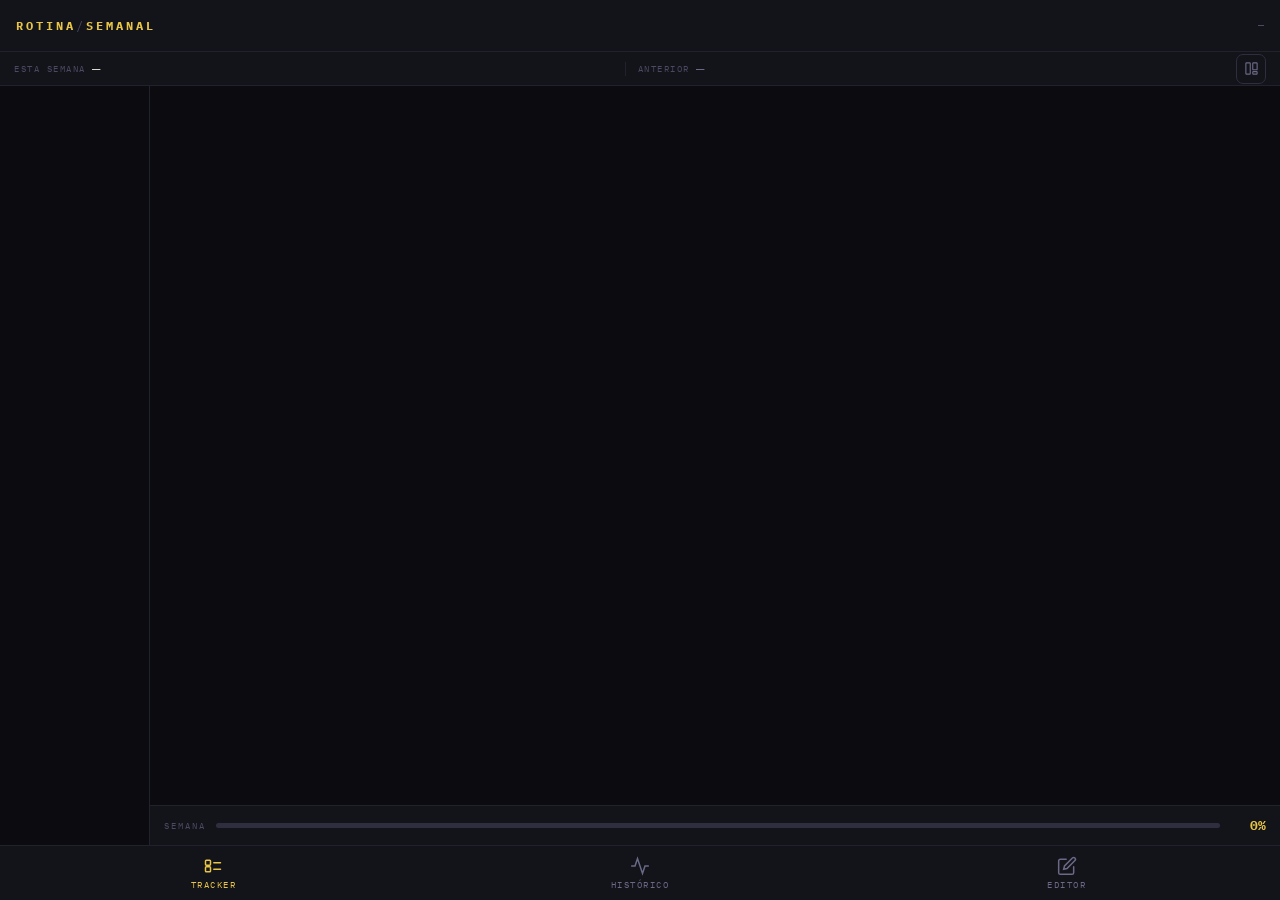
==== commit 8f19f39f: "Ajuste de data" ====
--- a/index.html
+++ b/index.html
@@ -465,7 +465,10 @@
 // ═══ HELPERS ═══
 const clone=o=>JSON.parse(JSON.stringify(o));
 const todayIdx=()=>{const d=new Date().getDay();return d===0?6:d-1;};
-function getMondayKey(offset=0){const n=new Date();n.setDate(n.getDate()-((n.getDay()+6)%7)+offset*7);return n.toISOString().slice(0,10);}
+const y = n.getFullYear();
+const m = String(n.getMonth()+1).padStart(2,'0');
+const d = String(n.getDate()).padStart(2,'0');
+return `${y}-${m}-${d}`; // usa a data local do dispositivo
 function weekLabel(mon){const m=new Date(mon+'T12:00:00'),s=new Date(m);s.setDate(m.getDate()+6);const f=d=>d.toLocaleDateString('pt-BR',{day:'2-digit',month:'2-digit'});return f(m)+' – '+f(s);}
 function gradeOf(score10){
   if(score10>=9)return{label:'S',cls:'gs',color:'var(--green)'};
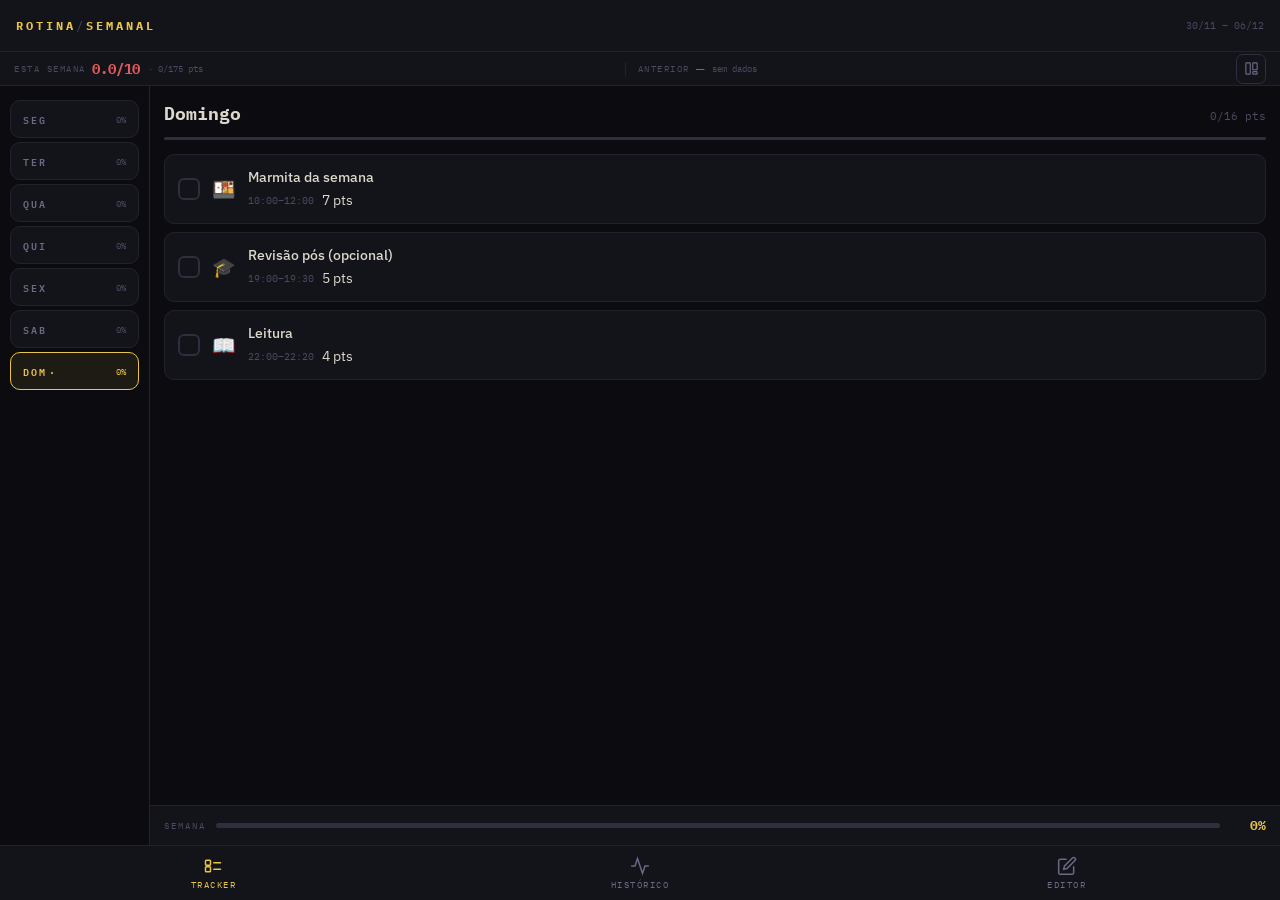
==== commit 2de994a6: "Add files via upload" ====
--- a/index.html
+++ b/index.html
@@ -465,10 +465,14 @@
 // ═══ HELPERS ═══
 const clone=o=>JSON.parse(JSON.stringify(o));
 const todayIdx=()=>{const d=new Date().getDay();return d===0?6:d-1;};
-const y = n.getFullYear();
-const m = String(n.getMonth()+1).padStart(2,'0');
-const d = String(n.getDate()).padStart(2,'0');
-return `${y}-${m}-${d}`; // usa a data local do dispositivo
+function getMondayKey(offset=0){
+  const n=new Date();
+  n.setDate(n.getDate()-((n.getDay()+6)%7)+offset*7);
+  const y=n.getFullYear();
+  const m=String(n.getMonth()+1).padStart(2,'0');
+  const d=String(n.getDate()).padStart(2,'0');
+  return`${y}-${m}-${d}`;
+}
 function weekLabel(mon){const m=new Date(mon+'T12:00:00'),s=new Date(m);s.setDate(m.getDate()+6);const f=d=>d.toLocaleDateString('pt-BR',{day:'2-digit',month:'2-digit'});return f(m)+' – '+f(s);}
 function gradeOf(score10){
   if(score10>=9)return{label:'S',cls:'gs',color:'var(--green)'};
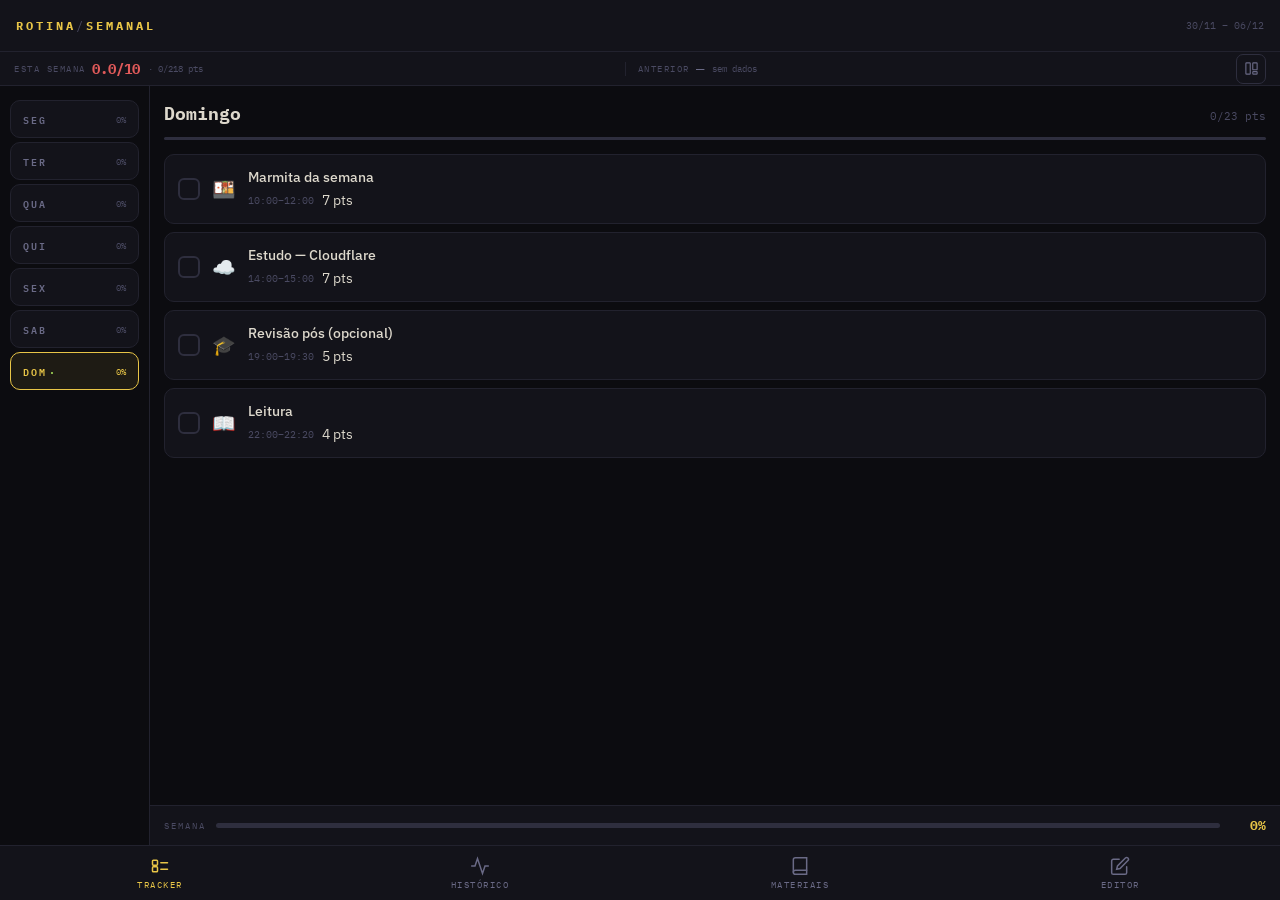
==== commit 2e2e5fc7: "Add files via upload" ====
--- a/index.html
+++ b/index.html
@@ -256,8 +256,67 @@
 .toast{position:fixed;bottom:calc(64px + 12px);left:50%;transform:translateX(-50%) translateY(8px);background:var(--accent);color:#0c0c10;font-family:var(--mono);font-size:11px;font-weight:700;letter-spacing:1px;padding:9px 18px;border-radius:8px;z-index:999;opacity:0;transition:all .25s;pointer-events:none;white-space:nowrap;}
 .toast.show{opacity:1;transform:translateX(-50%) translateY(0);}
 
+/* ═══ MATERIAIS TABS ═══ */
+.refs-header{padding:16px 16px 0;flex-shrink:0;border-bottom:1px solid var(--b1);}
+.refs-title{font-family:var(--mono);font-size:15px;font-weight:700;margin-bottom:10px;}
+.refs-tabs{display:flex;gap:0;}
+.refs-tab{font-family:var(--mono);font-size:10px;letter-spacing:1.5px;text-transform:uppercase;padding:8px 16px;border:none;background:transparent;color:var(--muted2);cursor:pointer;border-bottom:2px solid transparent;transition:all .15s;}
+.refs-tab.active{color:var(--accent);border-bottom-color:var(--accent);}
+.refs-panel{display:none;flex:1;overflow-y:auto;flex-direction:column;}
+.refs-panel.active{display:flex;}
+
+/* ═══ LIVROS ═══ */
+.books-toolbar{display:flex;align-items:center;gap:10px;padding:12px 16px;border-bottom:1px solid var(--b1);flex-shrink:0;}
+.books-filters{display:flex;gap:6px;flex:1;overflow-x:auto;scrollbar-width:none;}
+.books-filters::-webkit-scrollbar{display:none;}
+.bfilter{font-family:var(--mono);font-size:9px;letter-spacing:1px;padding:4px 10px;border-radius:20px;border:1px solid var(--b1);background:transparent;color:var(--muted2);cursor:pointer;white-space:nowrap;transition:all .15s;}
+.bfilter.active{border-color:var(--accent);color:var(--accent);background:rgba(232,197,71,.08);}
+.books-list{flex:1;overflow-y:auto;padding:12px 16px 24px;display:flex;flex-direction:column;gap:8px;}
+.book-card{border:1px solid var(--b1);border-radius:10px;background:var(--s1);padding:12px 14px;display:flex;gap:12px;align-items:flex-start;}
+.book-status-dot{width:8px;height:8px;border-radius:50%;flex-shrink:0;margin-top:5px;}
+.book-info{flex:1;min-width:0;}
+.book-title{font-size:14px;font-weight:500;color:var(--text);}
+.book-author{font-family:var(--mono);font-size:10px;color:var(--muted);margin-top:2px;}
+.book-meta{display:flex;align-items:center;gap:8px;margin-top:6px;flex-wrap:wrap;}
+.book-badge{font-family:var(--mono);font-size:9px;padding:2px 8px;border-radius:10px;}
+.book-rating{font-size:10px;color:var(--accent);}
+.book-notes{font-size:11px;color:var(--muted2);margin-top:5px;line-height:1.5;}
+.book-actions{display:flex;gap:4px;flex-shrink:0;}
+.book-act-btn{width:26px;height:26px;border-radius:6px;border:1px solid transparent;background:transparent;color:var(--muted);font-size:11px;cursor:pointer;display:flex;align-items:center;justify-content:center;transition:all .15s;}
+.book-act-btn:hover{background:var(--b2);color:var(--text);}
+.book-act-btn.del:hover{background:rgba(224,90,90,.15);color:var(--danger);}
+.books-empty{text-align:center;padding:48px 16px;font-family:var(--mono);font-size:11px;color:var(--muted);letter-spacing:1px;line-height:2;}
+.refs-body{padding:12px 16px 24px;display:flex;flex-direction:column;gap:16px;}
+.refs-phase{border:1px solid var(--b1);border-radius:12px;overflow:hidden;}
+.refs-phase-hdr{padding:12px 16px;background:var(--s1);border-bottom:1px solid var(--b1);cursor:pointer;display:flex;align-items:center;justify-content:space-between;}
+.refs-phase-title{font-family:var(--mono);font-size:11px;font-weight:700;letter-spacing:2px;text-transform:uppercase;}
+.refs-phase-sub{font-family:var(--mono);font-size:9px;color:var(--muted);margin-top:2px;}
+.refs-phase-chevron{font-size:13px;color:var(--muted);transition:transform .2s;display:inline-block;}
+.refs-phase-body{display:none;flex-direction:column;gap:0;}
+.refs-phase-body.open{display:flex;}
+.refs-tech{border-bottom:1px solid var(--b1);}
+.refs-tech:last-child{border-bottom:none;}
+.refs-tech-hdr{padding:10px 16px;display:flex;align-items:center;gap:10px;cursor:pointer;}
+.refs-tech-icon{font-size:16px;flex-shrink:0;}
+.refs-tech-name{font-family:var(--mono);font-size:11px;font-weight:600;color:var(--text);flex:1;}
+.refs-tech-slot{font-family:var(--mono);font-size:9px;color:var(--muted);white-space:nowrap;}
+.refs-tech-chevron{font-size:11px;color:var(--muted);transition:transform .2s;display:inline-block;}
+.refs-links{display:none;flex-direction:column;gap:0;background:var(--bg);padding:4px 0 8px;}
+.refs-links.open{display:flex;}
+.refs-link{display:flex;align-items:center;gap:12px;padding:8px 16px 8px 42px;text-decoration:none;transition:background .1s;}
+.refs-link:hover{background:rgba(255,255,255,.03);}
+.refs-link-info{flex:1;}
+.refs-link-name{font-size:13px;color:var(--text);}
+.refs-link-meta{font-family:var(--mono);font-size:9px;color:var(--muted);margin-top:1px;}
+.refs-link-badge{font-family:var(--mono);font-size:8px;padding:2px 6px;border-radius:6px;white-space:nowrap;}
+.badge-free{background:rgba(168,224,90,.12);color:var(--green);}
+.badge-paid{background:rgba(122,180,255,.12);color:var(--blue);}
+.refs-link-arrow{font-size:12px;color:var(--muted);}
+.refs-goal{padding:10px 16px;font-family:var(--mono);font-size:9px;color:var(--muted);line-height:1.6;border-top:1px solid var(--b1);background:var(--s2);}
+
 /* DESKTOP */
 @media(min-width:680px){
+  .refs-body{max-width:680px;}
   .tracker-body{flex-direction:row;}
   .day-strip{flex-direction:column;width:150px;flex-shrink:0;overflow-y:auto;overflow-x:hidden;border-right:1px solid var(--b1);border-bottom:none;padding:14px 10px;align-items:stretch;gap:4px;}
   .day-pill{flex-direction:row;justify-content:space-between;padding:9px 12px;min-width:unset;}
@@ -341,6 +400,26 @@
         </div>
       </div>
     </div>
+    <!-- ④ MATERIAIS -->
+    <div class="view" id="view-refs">
+      <div class="refs-header">
+        <div class="refs-title">Materiais</div>
+        <div class="refs-tabs">
+          <button class="refs-tab active" id="rtab-plano" onclick="switchRefsTab('plano')">Plano de estudo</button>
+          <button class="refs-tab" id="rtab-livros" onclick="switchRefsTab('livros')">Livros</button>
+        </div>
+      </div>
+      <div class="refs-panel active" id="rpanel-plano">
+        <div class="refs-body" id="refsBody"></div>
+      </div>
+      <div class="refs-panel" id="rpanel-livros">
+        <div class="books-toolbar">
+          <div class="books-filters" id="booksFilters"></div>
+          <button class="btn btn-primary" style="font-size:9px;padding:5px 12px;flex-shrink:0;" onclick="openBookForm()">+ Livro</button>
+        </div>
+        <div class="books-list" id="booksList"></div>
+      </div>
+    </div>
   </div>
 
   <nav class="bottom-nav">
@@ -351,6 +430,10 @@
     <button class="bnav-btn" id="bn-history" onclick="switchView('history',this)">
       <svg viewBox="0 0 24 24" fill="none" stroke="currentColor" stroke-width="1.8" stroke-linecap="round"><polyline points="22 12 18 12 15 21 9 3 6 12 2 12"/></svg>
       Histórico
+    </button>
+    <button class="bnav-btn" id="bn-refs" onclick="switchView('refs',this)">
+      <svg viewBox="0 0 24 24" fill="none" stroke="currentColor" stroke-width="1.8" stroke-linecap="round"><path d="M4 19.5A2.5 2.5 0 0 1 6.5 17H20"/><path d="M6.5 2H20v20H6.5A2.5 2.5 0 0 1 4 19.5v-15A2.5 2.5 0 0 1 6.5 2z"/></svg>
+      Materiais
     </button>
     <button class="bnav-btn" id="bn-editor" onclick="switchView('editor',this)">
       <svg viewBox="0 0 24 24" fill="none" stroke="currentColor" stroke-width="1.8" stroke-linecap="round"><path d="M11 4H4a2 2 0 0 0-2 2v14a2 2 0 0 0 2 2h14a2 2 0 0 0 2-2v-7"/><path d="M18.5 2.5a2.121 2.121 0 0 1 3 3L12 15l-4 1 1-4 9.5-9.5z"/></svg>
@@ -398,6 +481,39 @@
   </div>
 </div>
 
+<!-- BOOK FORM MODAL -->
+<div class="modal-overlay" id="bookModal" onclick="closeBookModal(event)">
+  <div class="modal-sheet" style="padding:0 0 16px;">
+    <div class="modal-handle"></div>
+    <div class="modal-title" id="bookModalTitle">Adicionar livro</div>
+    <div style="padding:0 16px;display:flex;flex-direction:column;gap:10px;">
+      <input class="ifield" id="bfTitle" type="text" placeholder="Título" style="width:100%;"/>
+      <input class="ifield" id="bfAuthor" type="text" placeholder="Autor" style="width:100%;"/>
+      <div style="display:flex;gap:8px;">
+        <select class="ifield" id="bfStatus" style="flex:1;">
+          <option value="quero">📚 Quero ler</option>
+          <option value="lendo">📖 Lendo</option>
+          <option value="concluido">✅ Concluído</option>
+          <option value="pausado">⏸ Pausado</option>
+        </select>
+        <select class="ifield" id="bfRating" style="width:110px;">
+          <option value="0">Sem nota</option>
+          <option value="1">★ 1</option>
+          <option value="2">★★ 2</option>
+          <option value="3">★★★ 3</option>
+          <option value="4">★★★★ 4</option>
+          <option value="5">★★★★★ 5</option>
+        </select>
+      </div>
+      <textarea class="ifield" id="bfNotes" placeholder="Notas (opcional)" rows="2" style="width:100%;resize:none;font-family:var(--sans);"></textarea>
+      <div style="display:flex;gap:8px;margin-top:4px;">
+        <button class="btn btn-primary" style="flex:1;" onclick="saveBook()">Salvar</button>
+        <button class="btn" onclick="closeBookModal()" style="flex:1;">Cancelar</button>
+      </div>
+    </div>
+  </div>
+</div>
+
 <div class="toast" id="toast"></div>
 
 <script>
@@ -412,6 +528,7 @@
   Segunda:[
     {id:'seg1',icon:'💼',label:'Trabalho (manhã)',time:'08:45–12:15',points:6},
     {id:'seg2',icon:'💼',label:'Trabalho (tarde)',time:'13:30–18:00',points:6},
+    {id:'seg_est',icon:'💻',label:'Estudo — JavaScript',time:'18:45–19:30',points:7},
     {id:'seg3',icon:'🎓',label:'Pós-graduação',time:'19:30–21:00',points:8},
     {id:'seg4',icon:'📖',label:'Leitura',time:'22:00–22:20',points:4},
   ],
@@ -419,6 +536,7 @@
     {id:'ter1',icon:'🏋️',label:'Academia',time:'06:50–07:50',points:9},
     {id:'ter2',icon:'💼',label:'Trabalho (manhã)',time:'08:45–12:15',points:6},
     {id:'ter3',icon:'💼',label:'Trabalho (tarde)',time:'13:30–18:00',points:6},
+    {id:'ter_est',icon:'💻',label:'Estudo — JavaScript',time:'18:45–19:30',points:7},
     {id:'ter4',icon:'🎵',label:'Gaita',time:'19:30–20:00',points:5},
     {id:'ter5',icon:'📖',label:'Leitura',time:'22:00–22:20',points:4},
   ],
@@ -426,6 +544,7 @@
     {id:'qua1',icon:'🏋️',label:'Academia',time:'06:50–07:50',points:9},
     {id:'qua2',icon:'💼',label:'Trabalho (manhã)',time:'08:45–12:15',points:6},
     {id:'qua3',icon:'💼',label:'Trabalho (tarde)',time:'13:30–18:00',points:6},
+    {id:'qua_est',icon:'💻',label:'Estudo — JavaScript',time:'18:45–19:30',points:7},
     {id:'qua4',icon:'🎓',label:'Pós-graduação',time:'19:30–20:30',points:8},
     {id:'qua5',icon:'📖',label:'Leitura',time:'22:00–22:20',points:4},
   ],
@@ -440,16 +559,19 @@
     {id:'sex2',icon:'💼',label:'Trabalho (manhã)',time:'08:45–12:15',points:6},
     {id:'sex3',icon:'💼',label:'Trabalho (tarde)',time:'13:30–18:00',points:6},
     {id:'sex4',icon:'🎵',label:'Gaita',time:'19:00–19:30',points:5},
+    {id:'sex_est',icon:'🎨',label:'Estudo — CSS',time:'20:00–20:45',points:7},
     {id:'sex5',icon:'📖',label:'Leitura',time:'22:00–22:20',points:4},
   ],
   Sábado:[
     {id:'sab1',icon:'🧹',label:'Faxina',time:'09:00–10:30',points:5},
     {id:'sab2',icon:'👕',label:'Lavar roupa',time:'09:00–10:00',points:4},
+    {id:'sab_est',icon:'🗃️',label:'Estudo — SQL',time:'11:00–12:00',points:8},
     {id:'sab3',icon:'🎵',label:'Gaita (sessão longa)',time:'15:00–16:00',points:6},
     {id:'sab4',icon:'📖',label:'Leitura',time:'22:00–22:20',points:4},
   ],
   Domingo:[
     {id:'dom1',icon:'🍱',label:'Marmita da semana',time:'10:00–12:00',points:7},
+    {id:'dom_est',icon:'☁️',label:'Estudo — Cloudflare',time:'14:00–15:00',points:7},
     {id:'dom2',icon:'🎓',label:'Revisão pós (opcional)',time:'19:00–19:30',points:5},
     {id:'dom3',icon:'📖',label:'Leitura',time:'22:00–22:20',points:4},
   ],
@@ -554,7 +676,7 @@
     const r=await store.get('routine_data');
     if(r){
       const saved=JSON.parse(r);
-      const hasSeg4=saved.Segunda&&saved.Segunda.some(t=>t.id==='seg4');
+      const hasSeg4=saved.Segunda&&saved.Segunda.some(t=>t.label&&t.label.includes('JavaScript'));
       if(hasSeg4)routine=saved;
       else await store.set('routine_data',JSON.stringify(routine));
     } else {
@@ -621,7 +743,7 @@
 
   const prevMon=getMondayKey(-1);
   const prev=history[prevMon];
-  if(prev&&prev.score10!==undefined){
+  if(prev&&prev.score10!==undefined&&(prev.donePts||0)>0){
     const pg=gradeOf(prev.score10);
     document.getElementById('scorePrev').textContent=prev.score10.toFixed(1)+'/10';
     document.getElementById('scorePrev').style.color=pg.color;
@@ -806,7 +928,10 @@
   snapshotWeek();
   const list=document.getElementById('histList');
   list.innerHTML='';
-  const keys=Object.keys(history).sort((a,b)=>b.localeCompare(a));
+  const curMon=getMondayKey();
+  const keys=Object.keys(history)
+    .filter(mon=>mon===curMon||(history[mon].donePts||0)>0)
+    .sort((a,b)=>b.localeCompare(a));
   if(!keys.length){list.innerHTML='<div class="hist-empty">Nenhum histórico ainda.<br>Complete tarefas para<br>registrar semanas.</div>';return;}
   keys.forEach(mon=>{
     const h=history[mon];
@@ -1076,7 +1201,255 @@
 }
 function closeTimeModal(e){if(e.target===document.getElementById('timeModal'))document.getElementById('timeModal').classList.remove('open');}
 
-// ═══ LAYOUT ═══
+// ═══ LIVROS ═══
+let books=[];
+let booksFilter='todos';
+let editingBookId=null;
+
+const BOOK_STATUS={
+  quero:{label:'Quero ler',color:'var(--muted2)',bg:'rgba(100,100,130,.15)'},
+  lendo:{label:'Lendo',color:'var(--accent)',bg:'rgba(232,197,71,.12)'},
+  concluido:{label:'Concluído',color:'var(--green)',bg:'rgba(168,224,90,.12)'},
+  pausado:{label:'Pausado',color:'var(--blue)',bg:'rgba(122,180,255,.12)'},
+};
+
+async function loadBooks(){
+  try{const r=await store.get('books_data');books=r?JSON.parse(r):[];}
+  catch(e){books=[];}
+}
+async function saveBooks(){
+  await store.set('books_data',JSON.stringify(books));
+}
+
+function renderBooks(){
+  // filters
+  const filters=document.getElementById('booksFilters');
+  const filterOpts=[
+    {key:'todos',label:'Todos'},
+    {key:'lendo',label:'📖 Lendo'},
+    {key:'quero',label:'📚 Quero ler'},
+    {key:'concluido',label:'✅ Concluídos'},
+    {key:'pausado',label:'⏸ Pausados'},
+  ];
+  filters.innerHTML='';
+  filterOpts.forEach(f=>{
+    const btn=document.createElement('button');
+    btn.className='bfilter'+(booksFilter===f.key?' active':'');
+    btn.textContent=f.label;
+    btn.onclick=()=>{booksFilter=f.key;renderBooks();};
+    filters.appendChild(btn);
+  });
+
+  // list
+  const list=document.getElementById('booksList');
+  const filtered=booksFilter==='todos'?books:books.filter(b=>b.status===booksFilter);
+  list.innerHTML='';
+
+  if(!filtered.length){
+    list.innerHTML=`<div class="books-empty">NENHUM LIVRO AQUI<br>${booksFilter==='todos'?'Clica em + Livro para adicionar':'Nenhum livro nesta categoria'}</div>`;
+    return;
+  }
+
+  // sort: lendo first, then quero, pausado, concluido
+  const order={lendo:0,quero:1,pausado:2,concluido:3};
+  const sorted=[...filtered].sort((a,b)=>(order[a.status]||0)-(order[b.status]||0));
+
+  sorted.forEach(book=>{
+    const st=BOOK_STATUS[book.status]||BOOK_STATUS.quero;
+    const stars=book.rating>0?'★'.repeat(book.rating)+'☆'.repeat(5-book.rating):'';
+    const card=document.createElement('div');
+    card.className='book-card';
+    card.innerHTML=`
+      <div class="book-status-dot" style="background:${st.color};"></div>
+      <div class="book-info">
+        <div class="book-title">${book.title}</div>
+        ${book.author?`<div class="book-author">${book.author}</div>`:''}
+        <div class="book-meta">
+          <span class="book-badge" style="color:${st.color};background:${st.bg};">${st.label}</span>
+          ${stars?`<span class="book-rating">${stars}</span>`:''}
+        </div>
+        ${book.notes?`<div class="book-notes">${book.notes}</div>`:''}
+      </div>
+      <div class="book-actions">
+        <button class="book-act-btn" onclick="openBookForm('${book.id}')" title="Editar">✏</button>
+        <button class="book-act-btn del" onclick="deleteBook('${book.id}')" title="Excluir">✕</button>
+      </div>`;
+    list.appendChild(card);
+  });
+}
+
+function openBookForm(id){
+  editingBookId=id||null;
+  const book=id?books.find(b=>b.id===id):null;
+  document.getElementById('bookModalTitle').textContent=book?'Editar livro':'Adicionar livro';
+  document.getElementById('bfTitle').value=book?book.title:'';
+  document.getElementById('bfAuthor').value=book?book.author:'';
+  document.getElementById('bfStatus').value=book?book.status:'quero';
+  document.getElementById('bfRating').value=book?book.rating:0;
+  document.getElementById('bfNotes').value=book?book.notes:'';
+  document.getElementById('bookModal').classList.add('open');
+  setTimeout(()=>document.getElementById('bfTitle').focus(),100);
+}
+
+async function saveBook(){
+  const title=document.getElementById('bfTitle').value.trim();
+  if(!title){document.getElementById('bfTitle').focus();return;}
+  const data={
+    id:editingBookId||'book_'+Date.now(),
+    title,
+    author:document.getElementById('bfAuthor').value.trim(),
+    status:document.getElementById('bfStatus').value,
+    rating:parseInt(document.getElementById('bfRating').value)||0,
+    notes:document.getElementById('bfNotes').value.trim(),
+    updatedAt:Date.now(),
+  };
+  if(editingBookId){
+    const idx=books.findIndex(b=>b.id===editingBookId);
+    if(idx>=0)books[idx]=data;
+  } else {
+    books.unshift(data);
+  }
+  await saveBooks();
+  document.getElementById('bookModal').classList.remove('open');
+  renderBooks();
+  showToast(editingBookId?'Livro atualizado':'Livro adicionado');
+  editingBookId=null;
+}
+
+async function deleteBook(id){
+  books=books.filter(b=>b.id!==id);
+  await saveBooks();
+  renderBooks();
+  showToast('Livro removido');
+}
+
+function closeBookModal(e){
+  if(!e||e.target===document.getElementById('bookModal'))
+    document.getElementById('bookModal').classList.remove('open');
+}
+
+function switchRefsTab(tab){
+  document.querySelectorAll('.refs-tab').forEach(t=>t.classList.remove('active'));
+  document.querySelectorAll('.refs-panel').forEach(p=>p.classList.remove('active'));
+  document.getElementById('rtab-'+tab).classList.add('active');
+  document.getElementById('rpanel-'+tab).classList.add('active');
+  if(tab==='livros')renderBooks();
+  if(tab==='plano')renderRefs();
+}
+const REFS_DATA=[
+  {
+    phase:'Fase 1',label:'meses 1–2',color:'var(--accent)',
+    goal:'Fechar buracos no que já usas. JS conecta tudo, CSS ganha com prática, SQL escala para análise real.',
+    techs:[
+      {icon:'🟨',name:'JavaScript',slot:'Seg/Ter/Qua · 18:45–19:30',links:[
+        {name:'Curso em Vídeo — JavaScript',author:'Gustavo Guanabara',type:'YouTube',lang:'PT-BR',free:true,url:'https://www.youtube.com/playlist?list=PLHz_AreHm4dlsK3Nr9GVvXCbpQyHQl1o1'},
+        {name:'javascript.info',author:'Ilya Kantor',type:'Site',lang:'EN (parcial PT-BR)',free:true,url:'https://javascript.info'},
+        {name:'Rodrigo Branas — ES6+',author:'Rodrigo Branas',type:'YouTube',lang:'PT-BR',free:true,url:'https://www.youtube.com/@RodrigoBranas'},
+      ]},
+      {icon:'🎨',name:'CSS',slot:'Sex · 20:00–20:45',links:[
+        {name:'Curso em Vídeo — HTML5 e CSS3',author:'Gustavo Guanabara',type:'YouTube',lang:'PT-BR',free:true,url:'https://www.youtube.com/playlist?list=PLHz_AreHm4dkZ9-atAiOMQnQkCBYto6GJ'},
+        {name:'Flexbox Froggy',author:'Codepip',type:'Jogo',lang:'PT-BR',free:true,url:'https://flexboxfroggy.com/#pt-br'},
+        {name:'Grid Garden',author:'Codepip',type:'Jogo',lang:'PT-BR',free:true,url:'https://cssgridgarden.com/#pt-br'},
+        {name:'Kevin Powell',author:'Kevin Powell',type:'YouTube',lang:'EN',free:true,url:'https://www.youtube.com/@KevinPowell'},
+        {name:'Origamid — CSS',author:'Origamid',type:'Curso',lang:'PT-BR',free:false,url:'https://www.origamid.com/curso/css-com-sass'},
+      ]},
+      {icon:'🗃️',name:'SQL',slot:'Sáb · 11:00–12:00',links:[
+        {name:'Curso em Vídeo — MySQL',author:'Gustavo Guanabara',type:'YouTube',lang:'PT-BR',free:true,url:'https://www.youtube.com/playlist?list=PLHz_AreHm4dkBs-795Ay0_2nBW2s5C8nS'},
+        {name:'Mode SQL Tutorial',author:'Mode',type:'Site',lang:'EN',free:true,url:'https://mode.com/sql-tutorial'},
+        {name:'Filipe Deschamps — SQL',author:'Filipe Deschamps',type:'YouTube',lang:'PT-BR',free:true,url:'https://www.youtube.com/@FilipeDeschamps'},
+      ]},
+    ]
+  },
+  {
+    phase:'Fase 2',label:'meses 3–4',color:'var(--blue)',
+    goal:'Python para análise de dados aplicada ao trabalho. Com JS e SQL sólidos, a curva de aprendizado é menor.',
+    techs:[
+      {icon:'🐍',name:'Python',slot:'Seg/Ter/Qua · 18:45–19:30 + Sáb · 11:00–12:00',links:[
+        {name:'Curso em Vídeo — Python',author:'Gustavo Guanabara',type:'YouTube',lang:'PT-BR',free:true,url:'https://www.youtube.com/playlist?list=PLHz_AreHm4dlKP6QQCekuIPky1CiwmdI6'},
+        {name:'Hashtag Treinamentos — Python para Dados',author:'Hashtag',type:'YouTube',lang:'PT-BR',free:true,url:'https://www.youtube.com/@HashtagTreinamentos'},
+        {name:'Mario Filho — Análise de Dados',author:'Mario Filho',type:'YouTube',lang:'PT-BR',free:true,url:'https://www.youtube.com/@mariofilhoml'},
+        {name:'Python para Análise de Dados',author:'Wes McKinney',type:'Livro',lang:'EN (PT-BR disponível)',free:false,url:'https://wesmckinney.com/book'},
+      ]},
+      {icon:'☁️',name:'Cloudflare',slot:'Dom · 14:00–15:00',links:[
+        {name:'Documentação oficial — Workers',author:'Cloudflare',type:'Docs',lang:'EN',free:true,url:'https://developers.cloudflare.com/workers'},
+        {name:'Documentação oficial — D1',author:'Cloudflare',type:'Docs',lang:'EN',free:true,url:'https://developers.cloudflare.com/d1'},
+        {name:'Documentação oficial — Pages',author:'Cloudflare',type:'Docs',lang:'EN',free:true,url:'https://developers.cloudflare.com/pages'},
+      ]},
+    ]
+  },
+  {
+    phase:'Fase 3',label:'meses 5–6',color:'var(--green)',
+    goal:'Cloudflare aprofundado para portfólio + PHP de leitura para entender sites WordPress/Elementor.',
+    techs:[
+      {icon:'☁️',name:'Cloudflare (avançado)',slot:'Sáb · 11:00–12:00 + Dom · 14:00–15:00',links:[
+        {name:'Documentação oficial — R2',author:'Cloudflare',type:'Docs',lang:'EN',free:true,url:'https://developers.cloudflare.com/r2'},
+        {name:'Documentação oficial — Zero Trust',author:'Cloudflare',type:'Docs',lang:'EN',free:true,url:'https://developers.cloudflare.com/cloudflare-one'},
+        {name:'Cloudflare TV',author:'Cloudflare',type:'YouTube',lang:'EN',free:true,url:'https://www.youtube.com/@CloudflareTV'},
+      ]},
+      {icon:'🐘',name:'PHP (leitura)',slot:'Sex · 20:00–20:45',links:[
+        {name:'Curso em Vídeo — PHP',author:'Gustavo Guanabara',type:'YouTube',lang:'PT-BR',free:true,url:'https://www.youtube.com/playlist?list=PLHz_AreHm4dm4beCCCmW4xwpmLf6EHY9k'},
+        {name:'CFBCursos — PHP',author:'CFBCursos',type:'YouTube',lang:'PT-BR',free:true,url:'https://www.youtube.com/@cfbcursos'},
+        {name:'PHP Manual',author:'PHP.net',type:'Docs',lang:'PT-BR',free:true,url:'https://www.php.net/manual/pt_BR'},
+        {name:'Laracasts — PHP',author:'Laracasts',type:'Curso',lang:'EN',free:false,url:'https://laracasts.com/series/php-for-beginners-2023-edition'},
+      ]},
+    ]
+  },
+];
+
+function renderRefs(){
+  const body=document.getElementById('refsBody');
+  body.innerHTML='';
+  REFS_DATA.forEach((phase,pi)=>{
+    const sec=document.createElement('div');
+    sec.className='refs-phase';
+    sec.innerHTML=`
+      <div class="refs-phase-hdr" onclick="toggleRefsPhase(${pi})">
+        <div>
+          <div class="refs-phase-title" style="color:${phase.color};">${phase.phase} <span style="color:var(--muted);font-weight:400;">· ${phase.label}</span></div>
+          <div class="refs-phase-sub">${phase.techs.map(t=>t.name).join(' · ')}</div>
+        </div>
+        <span class="refs-phase-chevron" id="rpc_${pi}">▼</span>
+      </div>
+      <div class="refs-phase-body" id="rpb_${pi}">
+        <div class="refs-goal">${phase.goal}</div>
+        ${phase.techs.map((tech,ti)=>`
+          <div class="refs-tech">
+            <div class="refs-tech-hdr" onclick="toggleRefsTech(${pi},${ti})">
+              <span class="refs-tech-icon">${tech.icon}</span>
+              <span class="refs-tech-name">${tech.name}</span>
+              <span class="refs-tech-slot">${tech.slot}</span>
+              <span class="refs-tech-chevron" id="rtc_${pi}_${ti}">›</span>
+            </div>
+            <div class="refs-links" id="rtl_${pi}_${ti}">
+              ${tech.links.map(l=>`
+                <a class="refs-link" href="${l.url}" target="_blank" rel="noopener">
+                  <div class="refs-link-info">
+                    <div class="refs-link-name">${l.name}</div>
+                    <div class="refs-link-meta">${l.author} · ${l.type} · ${l.lang}</div>
+                  </div>
+                  <span class="refs-link-badge ${l.free?'badge-free':'badge-paid'}">${l.free?'Grátis':'Pago'}</span>
+                  <span class="refs-link-arrow">↗</span>
+                </a>`).join('')}
+            </div>
+          </div>`).join('')}
+      </div>`;
+    body.appendChild(sec);
+  });
+}
+
+function toggleRefsPhase(pi){
+  const body=document.getElementById(`rpb_${pi}`);
+  const chev=document.getElementById(`rpc_${pi}`);
+  const open=body.classList.toggle('open');
+  chev.style.transform=open?'rotate(180deg)':'';
+}
+
+function toggleRefsTech(pi,ti){
+  const links=document.getElementById(`rtl_${pi}_${ti}`);
+  const chev=document.getElementById(`rtc_${pi}_${ti}`);
+  const open=links.classList.toggle('open');
+  chev.style.transform=open?'rotate(90deg)':'';
+}
 function applyLayout(){
   const isMob=window.innerWidth<680;
   const edLeft=document.getElementById('edLeft');
@@ -1104,6 +1477,7 @@
   applyLayout();
   if(view==='tracker')renderTracker(activeDay);
   if(view==='history')renderHistory();
+  if(view==='refs')renderRefs();
   if(view==='editor')renderEditor(activeCmsDay);
 }
 
@@ -1115,6 +1489,7 @@
 window.addEventListener('resize',()=>{applyLayout();if(currentView==='editor')renderEditor(activeCmsDay);});
 (async()=>{
   await loadAll();
+  await loadBooks();
   snapshotWeek();
   await saveHistory();
   applyLayout();
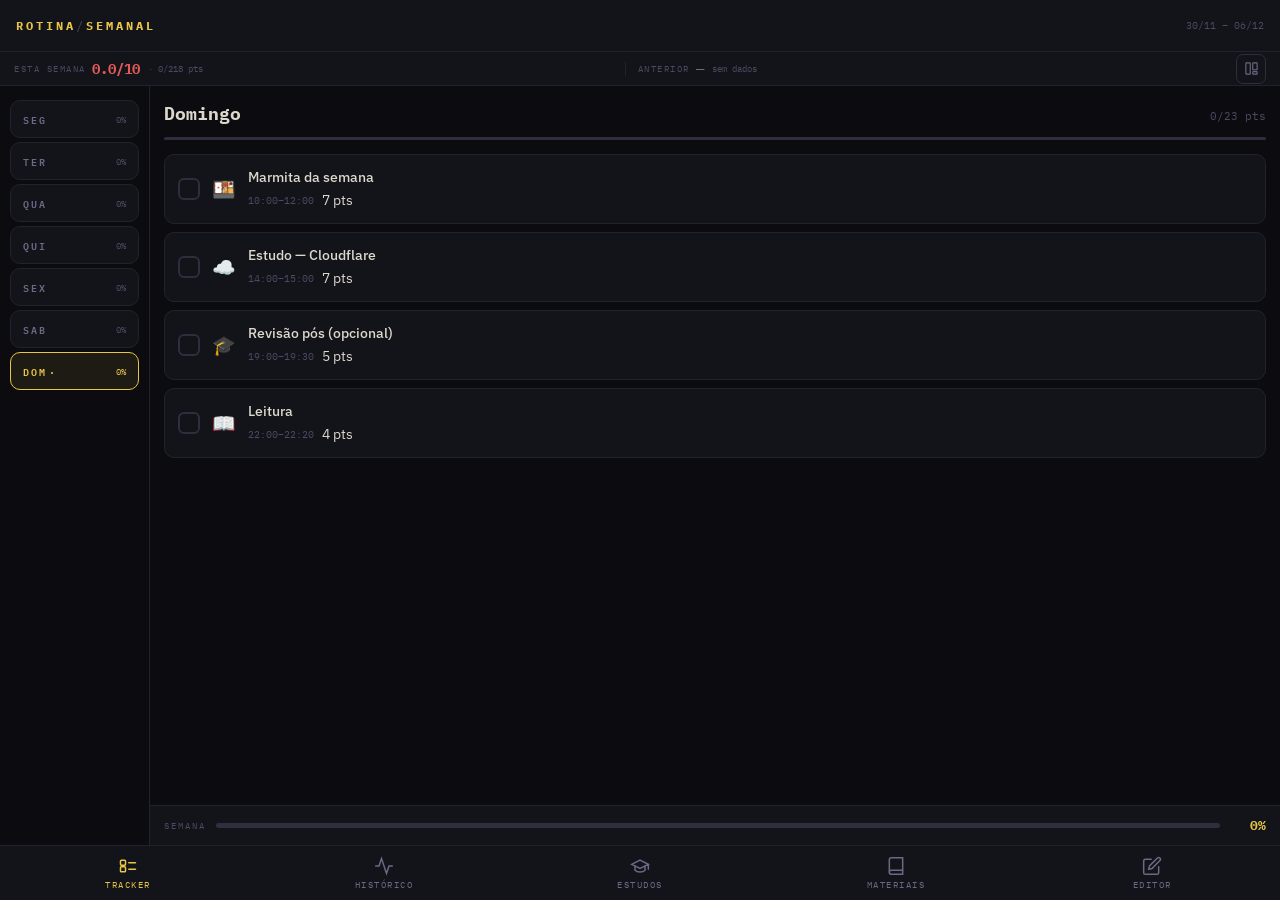
==== commit c14b975d: "Add files via upload" ====
--- a/index.html
+++ b/index.html
@@ -3,7 +3,9 @@
 <head>
 <meta charset="UTF-8"/>
 <meta name="viewport" content="width=device-width,initial-scale=1,viewport-fit=cover"/>
+<meta name="theme-color" content="#0c0c10"/>
 <title>Rotina</title>
+<link rel="manifest" href="/manifest.json"/>
 <link href="https://fonts.googleapis.com/css2?family=IBM+Plex+Mono:wght@400;600;700&family=IBM+Plex+Sans:wght@300;400;500;600&display=swap" rel="stylesheet"/>
 <style>
 :root{
@@ -222,6 +224,7 @@
 
 /* ═══ ICON PICKER MODAL ═══ */
 .modal-overlay{position:fixed;inset:0;background:rgba(0,0,0,.7);z-index:200;display:none;align-items:flex-end;justify-content:center;}
+#iconModal{z-index:300;}
 .modal-overlay.open{display:flex;}
 .modal-sheet{background:var(--s1);border-radius:16px 16px 0 0;width:100%;max-width:480px;padding:0;max-height:70vh;display:flex;flex-direction:column;padding-bottom:var(--sab);}
 .modal-handle{width:36px;height:4px;background:var(--b2);border-radius:2px;margin:12px auto 0;}
@@ -262,7 +265,7 @@
 .refs-tabs{display:flex;gap:0;}
 .refs-tab{font-family:var(--mono);font-size:10px;letter-spacing:1.5px;text-transform:uppercase;padding:8px 16px;border:none;background:transparent;color:var(--muted2);cursor:pointer;border-bottom:2px solid transparent;transition:all .15s;}
 .refs-tab.active{color:var(--accent);border-bottom-color:var(--accent);}
-.refs-panel{display:none;flex:1;overflow-y:auto;flex-direction:column;}
+.refs-panel{display:none;flex:1;min-height:0;overflow-y:auto;flex-direction:column;}
 .refs-panel.active{display:flex;}
 
 /* ═══ LIVROS ═══ */
@@ -271,7 +274,8 @@
 .books-filters::-webkit-scrollbar{display:none;}
 .bfilter{font-family:var(--mono);font-size:9px;letter-spacing:1px;padding:4px 10px;border-radius:20px;border:1px solid var(--b1);background:transparent;color:var(--muted2);cursor:pointer;white-space:nowrap;transition:all .15s;}
 .bfilter.active{border-color:var(--accent);color:var(--accent);background:rgba(232,197,71,.08);}
-.books-list{flex:1;overflow-y:auto;padding:12px 16px 24px;display:flex;flex-direction:column;gap:8px;}
+.books-list{flex:1;overflow-y:auto;min-height:0;padding:12px 16px 24px;display:block;}
+.books-list>*+*{margin-top:8px;}
 .book-card{border:1px solid var(--b1);border-radius:10px;background:var(--s1);padding:12px 14px;display:flex;gap:12px;align-items:flex-start;}
 .book-status-dot{width:8px;height:8px;border-radius:50%;flex-shrink:0;margin-top:5px;}
 .book-info{flex:1;min-width:0;}
@@ -286,7 +290,87 @@
 .book-act-btn:hover{background:var(--b2);color:var(--text);}
 .book-act-btn.del:hover{background:rgba(224,90,90,.15);color:var(--danger);}
 .books-empty{text-align:center;padding:48px 16px;font-family:var(--mono);font-size:11px;color:var(--muted);letter-spacing:1px;line-height:2;}
-.refs-body{padding:12px 16px 24px;display:flex;flex-direction:column;gap:16px;}
+/* ═══ ESTUDOS ═══ */
+#view-studies{flex-direction:column;overflow:hidden;}
+.studies-header{padding:16px 16px 12px;flex-shrink:0;border-bottom:1px solid var(--b1);}
+.studies-title{font-family:var(--mono);font-size:15px;font-weight:700;}
+.studies-sub{font-family:var(--mono);font-size:9px;color:var(--muted);letter-spacing:1.5px;text-transform:uppercase;margin-top:3px;}
+.studies-back{font-family:var(--mono);font-size:9px;color:var(--accent);background:none;border:none;cursor:pointer;padding:0;letter-spacing:1px;margin-bottom:6px;display:flex;align-items:center;gap:4px;}
+.studies-body{flex:1;overflow-y:auto;min-height:0;padding:14px 16px 24px;display:block;}
+.studies-body>*+*{margin-top:10px;}
+.studies-grid{display:grid;grid-template-columns:1fr 1fr;gap:8px;}
+.subj-card-wrap{position:relative;display:flex;}
+.subj-card{border:1px solid var(--b1);border-radius:10px;background:var(--s1);padding:10px 12px 9px;cursor:pointer;transition:all .15s;display:flex;flex-direction:column;gap:6px;flex:1;}
+.subj-card:active{transform:scale(.97);}
+.subj-card:hover{border-color:var(--b2);}
+.subj-card-top{display:flex;align-items:center;gap:8px;}
+.subj-icon{font-size:18px;flex-shrink:0;}
+.subj-name{font-family:var(--mono);font-size:10px;font-weight:700;color:var(--text);}
+.subj-lvl{font-family:var(--mono);font-size:8px;margin-top:1px;}
+.subj-prog-wrap{height:3px;background:var(--b2);border-radius:2px;}
+.subj-prog-fill{height:100%;border-radius:2px;transition:width .5s;}
+.subj-prog-label{font-family:var(--mono);font-size:8px;color:var(--muted);}
+.subj-del-ext{position:absolute;top:-7px;right:-7px;width:20px;height:20px;border-radius:50%;border:1px solid var(--b2);background:var(--bg);color:var(--muted);font-size:10px;cursor:pointer;display:flex;align-items:center;justify-content:center;transition:all .15s;line-height:1;z-index:2;}
+.subj-del-ext:hover{background:var(--danger);border-color:var(--danger);color:#fff;}
+.lvl-tabs{display:flex;border-bottom:1px solid var(--b1);background:var(--s2);}
+.lvl-tab{flex:1;font-family:var(--mono);font-size:9px;letter-spacing:1px;text-transform:uppercase;padding:8px 0;border:none;background:transparent;color:var(--muted2);cursor:pointer;border-bottom:2px solid transparent;transition:all .15s;}
+.lvl-tab.active{color:var(--accent);border-bottom-color:var(--accent);}
+.lvl-tab-panel{display:none;flex-direction:column;}
+.lvl-tab-panel.active{display:flex;}
+.lvl-content{padding:14px 16px;display:flex;flex-direction:column;gap:14px;}
+.lvl-content-desc{font-size:12px;color:var(--text);line-height:1.7;}
+.lvl-content-resources{display:flex;flex-direction:column;gap:6px;}
+.lvl-content-res-title{font-family:var(--mono);font-size:9px;color:var(--muted);letter-spacing:1.5px;text-transform:uppercase;margin-bottom:2px;}
+.lvl-content-res-link{display:flex;align-items:center;gap:8px;padding:7px 10px;border-radius:8px;border:1px solid var(--b1);background:var(--s1);text-decoration:none;transition:background .1s;}
+.lvl-content-res-link:hover{background:var(--b1);}
+.lvl-content-res-name{font-size:12px;color:var(--text);flex:1;}
+.lvl-content-res-arrow{font-size:11px;color:var(--muted);}
+.lvl-challenges{padding:10px 14px;display:flex;flex-direction:column;gap:8px;}
+.lvl-challenge{display:flex;gap:10px;padding:10px 12px;border-radius:8px;border:1px solid var(--b1);background:var(--s1);}
+.lvl-challenge-num{font-family:var(--mono);font-size:11px;font-weight:700;color:var(--accent);flex-shrink:0;width:18px;}
+.lvl-challenge-text{font-size:12px;color:var(--text);line-height:1.6;}
+.lvl-no-content{padding:20px 16px;font-family:var(--mono);font-size:10px;color:var(--muted);text-align:center;letter-spacing:1px;}
+.lvl-legend{display:flex;gap:12px;padding:10px 0 2px;flex-wrap:wrap;}
+.lvl-legend-item{display:flex;align-items:center;gap:5px;font-family:var(--mono);font-size:9px;color:var(--muted);}
+.lvl-legend-dot{width:8px;height:8px;border-radius:50%;}
+.lvl-card{border:1px solid var(--b1);border-radius:10px;overflow:hidden;}
+.lvl-card-hdr{display:flex;align-items:center;gap:10px;padding:11px 14px;cursor:pointer;transition:background .1s;}
+.lvl-card-hdr:hover{background:rgba(255,255,255,.02);}
+.lvl-num{font-family:var(--mono);font-size:18px;font-weight:700;line-height:1;width:28px;flex-shrink:0;text-align:center;}
+.lvl-info{flex:1;}
+.lvl-title{font-size:13px;font-weight:500;color:var(--text);}
+.lvl-meta{font-family:var(--mono);font-size:9px;color:var(--muted);margin-top:2px;}
+.lvl-badge{font-family:var(--mono);font-size:8px;padding:2px 8px;border-radius:10px;flex-shrink:0;}
+.lvl-chevron{font-size:12px;color:var(--muted);transition:transform .2s;flex-shrink:0;}
+.lvl-items{display:none;flex-direction:column;border-top:1px solid var(--b1);}
+.lvl-items.open{display:flex;}
+.lvl-item{display:flex;align-items:flex-start;gap:10px;padding:10px 14px;border-bottom:1px solid var(--b1);cursor:pointer;transition:background .1s;user-select:none;}
+.lvl-item:last-child{border-bottom:none;}
+.lvl-item:hover{background:rgba(255,255,255,.02);}
+.lvl-item.done{opacity:.5;}
+.lvl-item-chk{width:18px;height:18px;border-radius:5px;border:1.5px solid var(--b2);flex-shrink:0;display:flex;align-items:center;justify-content:center;transition:all .15s;margin-top:1px;}
+.lvl-item.done .lvl-item-chk{background:var(--green);border-color:var(--green);}
+.lvl-item-label{flex:1;font-size:12px;color:var(--text);line-height:1.5;word-break:break-word;padding-top:1px;}
+.lvl-item.done .lvl-item-label{text-decoration:line-through;color:var(--muted);}
+.lvl-complete-badge{display:none;align-items:center;gap:6px;padding:8px 14px;background:rgba(168,224,90,.06);border-top:1px solid rgba(168,224,90,.15);font-family:var(--mono);font-size:9px;color:var(--green);}
+.lvl-complete-badge.show{display:flex;}
+.lvl-card.completed{border-color:rgba(168,224,90,.25);}
+.lvl-card.completed .lvl-card-hdr{background:rgba(168,224,90,.04);}
+
+.refs-plano-toolbar{display:flex;align-items:center;gap:8px;padding:10px 16px;border-bottom:1px solid var(--b1);flex-shrink:0;}
+.refs-plano-toolbar .btn{margin-left:auto;}
+.refs-plano-toolbar .btn+.btn{margin-left:0;}
+.refs-edit-actions{display:none;align-items:center;gap:6px;padding:6px 16px;background:var(--s2);border-bottom:1px solid var(--b1);}
+.refs-edit-actions.visible{display:flex;}
+.refs-phase.edit-mode .refs-phase-hdr{cursor:default;}
+.refs-phase-edit-row{display:flex;align-items:center;gap:6px;padding:8px 16px;border-bottom:1px solid var(--b1);background:var(--s2);}
+.refs-tech-edit-row{display:flex;align-items:center;gap:6px;padding:6px 16px 6px 42px;background:rgba(255,255,255,.02);}
+.refs-add-btn{font-family:var(--mono);font-size:9px;color:var(--accent);background:transparent;border:1px dashed rgba(232,197,71,.3);border-radius:6px;padding:5px 12px;cursor:pointer;transition:all .15s;width:100%;}
+.refs-add-btn:hover{border-color:var(--accent);background:rgba(232,197,71,.05);}
+.refs-del-btn{width:24px;height:24px;border-radius:5px;border:1px solid transparent;background:transparent;color:var(--muted);font-size:11px;cursor:pointer;display:flex;align-items:center;justify-content:center;flex-shrink:0;transition:all .15s;}
+.refs-del-btn:hover{background:rgba(224,90,90,.15);border-color:var(--danger);color:var(--danger);}
+.refs-edit-btn{width:24px;height:24px;border-radius:5px;border:1px solid transparent;background:transparent;color:var(--muted);font-size:11px;cursor:pointer;display:flex;align-items:center;justify-content:center;flex-shrink:0;transition:all .15s;}
+.refs-edit-btn:hover{background:var(--b2);color:var(--text);}
 .refs-phase{border:1px solid var(--b1);border-radius:12px;overflow:hidden;}
 .refs-phase-hdr{padding:12px 16px;background:var(--s1);border-bottom:1px solid var(--b1);cursor:pointer;display:flex;align-items:center;justify-content:space-between;}
 .refs-phase-title{font-family:var(--mono);font-size:11px;font-weight:700;letter-spacing:2px;text-transform:uppercase;}
@@ -313,6 +397,17 @@
 .badge-paid{background:rgba(122,180,255,.12);color:var(--blue);}
 .refs-link-arrow{font-size:12px;color:var(--muted);}
 .refs-goal{padding:10px 16px;font-family:var(--mono);font-size:9px;color:var(--muted);line-height:1.6;border-top:1px solid var(--b1);background:var(--s2);}
+.lvl-content-panel{padding:12px 14px;border-bottom:1px solid var(--b1);background:rgba(255,255,255,.01);}
+.lvl-content-desc{font-size:12px;color:var(--text);line-height:1.7;margin-bottom:10px;}
+.lvl-content-section{margin-bottom:10px;}
+.lvl-content-section:last-child{margin-bottom:0;}
+.lvl-content-section-title{font-family:var(--mono);font-size:9px;letter-spacing:1.5px;text-transform:uppercase;color:var(--muted);margin-bottom:6px;}
+.lvl-content-link{display:flex;align-items:center;gap:8px;padding:5px 0;text-decoration:none;color:var(--blue);font-size:11px;transition:color .1s;}
+.lvl-content-link:hover{color:var(--accent);}
+.lvl-content-link::before{content:'↗';font-size:10px;color:var(--muted);flex-shrink:0;}
+.lvl-challenge-list{list-style:none;display:flex;flex-direction:column;gap:5px;margin:0;padding:0;}
+.lvl-challenge-item{font-size:11px;color:var(--text);padding:7px 10px;background:rgba(232,197,71,.05);border-left:2px solid var(--accent);border-radius:0 6px 6px 0;line-height:1.5;}
+.lvl-items-sep{font-family:var(--mono);font-size:9px;letter-spacing:2px;color:var(--muted);padding:7px 14px;background:var(--s2);border-bottom:1px solid var(--b1);text-transform:uppercase;}
 
 /* DESKTOP */
 @media(min-width:680px){
@@ -410,6 +505,10 @@
         </div>
       </div>
       <div class="refs-panel active" id="rpanel-plano">
+        <div class="refs-plano-toolbar">
+          <button class="btn" id="refsEditBtn" onclick="toggleRefsEdit()" style="font-size:9px;padding:5px 12px;">✏ Editar</button>
+          <button class="btn btn-primary" id="refsAddPhaseBtn" onclick="openPhaseForm()" style="font-size:9px;padding:5px 12px;display:none;">+ Categoria</button>
+        </div>
         <div class="refs-body" id="refsBody"></div>
       </div>
       <div class="refs-panel" id="rpanel-livros">
@@ -420,6 +519,14 @@
         <div class="books-list" id="booksList"></div>
       </div>
     </div>
+    <!-- ⑤ ESTUDOS -->
+    <div class="view" id="view-studies">
+      <div class="studies-header" id="studiesHeader">
+        <div class="studies-title">Estudos</div>
+        <div class="studies-sub">Seleciona uma área para estudar</div>
+      </div>
+      <div class="studies-body" id="studiesBody"></div>
+    </div>
   </div>
 
   <nav class="bottom-nav">
@@ -430,6 +537,10 @@
     <button class="bnav-btn" id="bn-history" onclick="switchView('history',this)">
       <svg viewBox="0 0 24 24" fill="none" stroke="currentColor" stroke-width="1.8" stroke-linecap="round"><polyline points="22 12 18 12 15 21 9 3 6 12 2 12"/></svg>
       Histórico
+    </button>
+    <button class="bnav-btn" id="bn-studies" onclick="switchView('studies',this)">
+      <svg viewBox="0 0 24 24" fill="none" stroke="currentColor" stroke-width="1.8" stroke-linecap="round"><path d="M22 10v6M2 10l10-5 10 5-10 5z"/><path d="M6 12v5c3 3 9 3 12 0v-5"/></svg>
+      Estudos
     </button>
     <button class="bnav-btn" id="bn-refs" onclick="switchView('refs',this)">
       <svg viewBox="0 0 24 24" fill="none" stroke="currentColor" stroke-width="1.8" stroke-linecap="round"><path d="M4 19.5A2.5 2.5 0 0 1 6.5 17H20"/><path d="M6.5 2H20v20H6.5A2.5 2.5 0 0 1 4 19.5v-15A2.5 2.5 0 0 1 6.5 2z"/></svg>
@@ -476,6 +587,138 @@
           <div class="time-sep">:</div>
           <div class="drum-wrap" id="endM"></div>
         </div>
+      </div>
+    </div>
+  </div>
+</div>
+
+<!-- PHASE FORM MODAL -->
+<div class="modal-overlay" id="phaseModal" onclick="closePhaseModal(event)">
+  <div class="modal-sheet" style="padding:0 0 16px;">
+    <div class="modal-handle"></div>
+    <div class="modal-title" id="phaseModalTitle">Nova categoria</div>
+    <div style="padding:0 16px;display:flex;flex-direction:column;gap:10px;">
+      <input class="ifield" id="pfName" type="text" placeholder="Nome (ex: Fase 1)" style="width:100%;"/>
+      <input class="ifield" id="pfLabel" type="text" placeholder="Período (ex: meses 1–2)" style="width:100%;"/>
+      <textarea class="ifield" id="pfGoal" placeholder="Objetivo desta fase" rows="2" style="width:100%;resize:none;font-family:var(--sans);"></textarea>
+      <div style="display:flex;gap:8px;">
+        <label style="font-family:var(--mono);font-size:9px;color:var(--muted);align-self:center;">Cor:</label>
+        <select class="ifield" id="pfColor" style="flex:1;">
+          <option value="var(--accent)">Amarelo</option>
+          <option value="var(--blue)">Azul</option>
+          <option value="var(--green)">Verde</option>
+          <option value="var(--danger)">Vermelho</option>
+          <option value="var(--muted2)">Cinza</option>
+        </select>
+      </div>
+      <div style="display:flex;gap:8px;margin-top:4px;">
+        <button class="btn btn-primary" style="flex:1;" onclick="savePhase()">Salvar</button>
+        <button class="btn" onclick="closePhaseModal()" style="flex:1;">Cancelar</button>
+      </div>
+    </div>
+  </div>
+</div>
+
+<!-- TECH FORM MODAL -->
+<div class="modal-overlay" id="techModal" onclick="closeTechModal(event)">
+  <div class="modal-sheet" style="padding:0 0 16px;">
+    <div class="modal-handle"></div>
+    <div class="modal-title" id="techModalTitle">Nova tecnologia</div>
+    <div style="padding:0 16px;display:flex;flex-direction:column;gap:10px;">
+      <div style="display:flex;gap:8px;">
+        <button class="ifield-icon-btn" id="tfIconBtn" onclick="openIconModal(-1,'tech')" title="Escolher ícone" style="flex-shrink:0;">📌</button>
+        <input class="ifield" id="tfName" type="text" placeholder="Nome (ex: Python)" style="flex:1;"/>
+      </div>
+      <input class="ifield" id="tfSlot" type="text" placeholder="Horário (ex: Seg/Ter · 18:45–19:30)" style="width:100%;"/>
+      <div style="display:flex;gap:8px;margin-top:4px;">
+        <button class="btn btn-primary" style="flex:1;" onclick="saveTech()">Salvar</button>
+        <button class="btn" onclick="closeTechModal()" style="flex:1;">Cancelar</button>
+      </div>
+    </div>
+  </div>
+</div>
+
+<!-- LINK FORM MODAL -->
+<div class="modal-overlay" id="linkModal" onclick="closeLinkModal(event)">
+  <div class="modal-sheet" style="padding:0 0 16px;">
+    <div class="modal-handle"></div>
+    <div class="modal-title" id="linkModalTitle">Novo material</div>
+    <div style="padding:0 16px;display:flex;flex-direction:column;gap:10px;">
+      <input class="ifield" id="lfName" type="text" placeholder="Nome do material" style="width:100%;"/>
+      <input class="ifield" id="lfAuthor" type="text" placeholder="Autor / Canal" style="width:100%;"/>
+      <div style="display:flex;gap:8px;">
+        <select class="ifield" id="lfType" style="flex:1;">
+          <option>YouTube</option>
+          <option>Site</option>
+          <option>Curso</option>
+          <option>Livro</option>
+          <option>Docs</option>
+          <option>Jogo</option>
+          <option>Outro</option>
+        </select>
+        <select class="ifield" id="lfFree" style="width:100px;">
+          <option value="1">Grátis</option>
+          <option value="0">Pago</option>
+        </select>
+      </div>
+      <input class="ifield" id="lfLang" type="text" placeholder="Idioma (ex: PT-BR)" style="width:100%;"/>
+      <input class="ifield" id="lfUrl" type="url" placeholder="URL" style="width:100%;"/>
+      <div style="display:flex;gap:8px;margin-top:4px;">
+        <button class="btn btn-primary" style="flex:1;" onclick="saveLink()">Salvar</button>
+        <button class="btn" onclick="closeLinkModal()" style="flex:1;">Cancelar</button>
+      </div>
+    </div>
+  </div>
+</div>
+
+<!-- SUBJECT FORM MODAL -->
+<div class="modal-overlay" id="subjectModal" onclick="closeSubjectModal(event)">
+  <div class="modal-sheet" style="padding:0 0 16px;">
+    <div class="modal-handle"></div>
+    <div class="modal-title">Nova área de estudo</div>
+    <div style="padding:0 16px;display:flex;flex-direction:column;gap:10px;">
+      <div style="display:flex;gap:8px;">
+        <button class="ifield-icon-btn" id="sfIconBtn" onclick="openIconModal(-1,'subj')" style="flex-shrink:0;">📌</button>
+        <input class="ifield" id="sfName" type="text" placeholder="Nome (ex: TypeScript)" style="flex:1;"/>
+      </div>
+      <div style="display:flex;gap:8px;margin-top:4px;">
+        <button class="btn btn-primary" style="flex:1;" onclick="saveSubjectForm()">Criar área</button>
+        <button class="btn" onclick="closeSubjectModal()" style="flex:1;">Cancelar</button>
+      </div>
+    </div>
+  </div>
+</div>
+
+<!-- LEVEL FORM MODAL -->
+<div class="modal-overlay" id="lvlFormModal" onclick="closeLvlFormModal(event)">
+  <div class="modal-sheet" style="padding:0 0 16px;">
+    <div class="modal-handle"></div>
+    <div class="modal-title" id="lvlFormTitle">Novo nível</div>
+    <div style="padding:0 16px;display:flex;flex-direction:column;gap:10px;">
+      <input class="ifield" id="lfTitle" type="text" placeholder="Título do nível (ex: Fundamentos)" style="width:100%;"/>
+      <select class="ifield" id="lfTier" style="width:100%;">
+        <option value="basico">🔴 Básico</option>
+        <option value="intermediario">🟡 Intermediário</option>
+        <option value="avancado">🟢 Avançado</option>
+      </select>
+      <div style="display:flex;gap:8px;margin-top:4px;">
+        <button class="btn btn-primary" style="flex:1;" onclick="saveLvlForm()">Salvar</button>
+        <button class="btn" onclick="closeLvlFormModal()" style="flex:1;">Cancelar</button>
+      </div>
+    </div>
+  </div>
+</div>
+
+<!-- ITEM FORM MODAL -->
+<div class="modal-overlay" id="itemFormModal" onclick="closeItemFormModal(event)">
+  <div class="modal-sheet" style="padding:0 0 16px;">
+    <div class="modal-handle"></div>
+    <div class="modal-title">Novo item</div>
+    <div style="padding:0 16px;display:flex;flex-direction:column;gap:10px;">
+      <input class="ifield" id="ifTitle" type="text" placeholder="Descrição do item" style="width:100%;"/>
+      <div style="display:flex;gap:8px;margin-top:4px;">
+        <button class="btn btn-primary" style="flex:1;" onclick="saveItemForm()">Salvar</button>
+        <button class="btn" onclick="closeItemFormModal()" style="flex:1;">Cancelar</button>
       </div>
     </div>
   </div>
@@ -1114,7 +1357,11 @@
 function openIconModal(idx,mode){
   iconModalCallback={idx,mode};
   const grid=document.getElementById('iconGrid');
-  const currentIcon=mode==='task'?pending[activeCmsDay][idx].icon:(document.getElementById('newIconBtn')||{}).textContent||'';
+  const currentIcon=
+    mode==='task'?pending[activeCmsDay][idx].icon:
+    mode==='tech'?(document.getElementById('tfIconBtn')||{}).textContent||'':
+    mode==='subj'?(document.getElementById('sfIconBtn')||{}).textContent||'':
+    (document.getElementById('newIconBtn')||{}).textContent||'';
   grid.innerHTML='';
   ICONS.forEach(em=>{
     const btn=document.createElement('button');
@@ -1130,6 +1377,12 @@
   if(mode==='task'){
     pending[activeCmsDay][idx].icon=em;
     renderEditorTasks(activeCmsDay);
+  } else if(mode==='tech'){
+    const btn=document.getElementById('tfIconBtn');
+    if(btn)btn.textContent=em;
+  } else if(mode==='subj'){
+    const btn=document.getElementById('sfIconBtn');
+    if(btn)btn.textContent=em;
   } else {
     const btn=document.getElementById('newIconBtn');
     if(btn)btn.textContent=em;
@@ -1201,7 +1454,1323 @@
 }
 function closeTimeModal(e){if(e.target===document.getElementById('timeModal'))document.getElementById('timeModal').classList.remove('open');}
 
-// ═══ LIVROS ═══
+// ═══ ESTUDOS ═══
+const TIER={
+  basico:{label:'Básico',color:'var(--danger)',bg:'rgba(224,90,90,.12)'},
+  intermediario:{label:'Intermediário',color:'var(--accent)',bg:'rgba(232,197,71,.12)'},
+  avancado:{label:'Avançado',color:'var(--green)',bg:'rgba(168,224,90,.12)'},
+};
+
+const DEFAULT_SUBJECTS=[
+  {id:'javascript',icon:'🟨',name:'JavaScript',levels:[
+    {num:1,tier:'basico',title:'Fundamentos',items:[
+      {id:'js_1_1',title:'Variáveis: var, let, const'},
+      {id:'js_1_2',title:'Tipos de dados e typeof'},
+      {id:'js_1_3',title:'Operadores e condicionais'},
+      {id:'js_1_4',title:'Loops: for, while, forEach'},
+      {id:'js_1_5',title:'Funções e escopo'},
+    ]},
+    {num:2,tier:'basico',title:'Arrays e Objetos',items:[
+      {id:'js_2_1',title:'Métodos de array: map, filter, reduce'},
+      {id:'js_2_2',title:'Desestruturação'},
+      {id:'js_2_3',title:'Spread e rest operator'},
+      {id:'js_2_4',title:'JSON: parse e stringify'},
+    ]},
+    {num:3,tier:'intermediario',title:'DOM e Eventos',items:[
+      {id:'js_3_1',title:'Selecionar e manipular elementos'},
+      {id:'js_3_2',title:'addEventListener e event.target'},
+      {id:'js_3_3',title:'Criar e remover elementos dinamicamente'},
+      {id:'js_3_4',title:'classList: add, remove, toggle'},
+    ]},
+    {num:4,tier:'intermediario',title:'Async e Fetch',items:[
+      {id:'js_4_1',title:'Promises: then, catch, finally'},
+      {id:'js_4_2',title:'async / await'},
+      {id:'js_4_3',title:'fetch API e tratamento de erros'},
+      {id:'js_4_4',title:'JSON de APIs REST'},
+    ]},
+    {num:5,tier:'avancado',title:'ES6+ Moderno',items:[
+      {id:'js_5_1',title:'Módulos: import / export'},
+      {id:'js_5_2',title:'Classes e herança'},
+      {id:'js_5_3',title:'Symbols, WeakMap, Set'},
+      {id:'js_5_4',title:'Generators e Iterators'},
+    ]},
+    {num:6,tier:'avancado',title:'Padrões e Performance',items:[
+      {id:'js_6_1',title:'Closures e currying'},
+      {id:'js_6_2',title:'Debounce e throttle'},
+      {id:'js_6_3',title:'Event delegation'},
+      {id:'js_6_4',title:'Web APIs: localStorage, IntersectionObserver'},
+    ]},
+  ]},
+  {id:'css',icon:'🎨',name:'CSS',levels:[
+    {num:1,tier:'basico',title:'Box Model e Seletores',items:[
+      {id:'css_1_1',title:'margin, padding, border, box-sizing'},
+      {id:'css_1_2',title:'Seletores: classe, id, descendente'},
+      {id:'css_1_3',title:'Pseudo-classes: hover, focus, nth-child'},
+      {id:'css_1_4',title:'Unidades: px, %, em, rem, vw, vh'},
+    ]},
+    {num:2,tier:'basico',title:'Flexbox',items:[
+      {id:'css_2_1',title:'display:flex e flex-direction'},
+      {id:'css_2_2',title:'justify-content e align-items'},
+      {id:'css_2_3',title:'flex-wrap, gap, order'},
+      {id:'css_2_4',title:'flex-grow, flex-shrink, flex-basis'},
+    ]},
+    {num:3,tier:'intermediario',title:'Grid',items:[
+      {id:'css_3_1',title:'grid-template-columns e rows'},
+      {id:'css_3_2',title:'grid-area e template-areas'},
+      {id:'css_3_3',title:'auto-fill, auto-fit e minmax'},
+      {id:'css_3_4',title:'Grid + Flexbox juntos'},
+    ]},
+    {num:4,tier:'intermediario',title:'Responsivo e Variáveis',items:[
+      {id:'css_4_1',title:'Media queries e breakpoints'},
+      {id:'css_4_2',title:'CSS Custom Properties (--vars)'},
+      {id:'css_4_3',title:'clamp(), min(), max()'},
+      {id:'css_4_4',title:'Mobile-first vs desktop-first'},
+    ]},
+    {num:5,tier:'avancado',title:'Animações',items:[
+      {id:'css_5_1',title:'transition e timing functions'},
+      {id:'css_5_2',title:'@keyframes e animation'},
+      {id:'css_5_3',title:'transform: translate, scale, rotate'},
+      {id:'css_5_4',title:'will-change e performance'},
+    ]},
+  ]},
+  {id:'sql',icon:'🗃️',name:'SQL',levels:[
+    {num:1,tier:'basico',title:'Consultas básicas',items:[
+      {id:'sql_1_1',title:'SELECT, FROM, WHERE'},
+      {id:'sql_1_2',title:'ORDER BY, LIMIT, OFFSET'},
+      {id:'sql_1_3',title:'Operadores: AND, OR, IN, BETWEEN, LIKE'},
+      {id:'sql_1_4',title:'Funções: COUNT, SUM, AVG, MAX, MIN'},
+    ]},
+    {num:2,tier:'basico',title:'Joins',items:[
+      {id:'sql_2_1',title:'INNER JOIN'},
+      {id:'sql_2_2',title:'LEFT JOIN e RIGHT JOIN'},
+      {id:'sql_2_3',title:'Joins múltiplos'},
+      {id:'sql_2_4',title:'Aliases de tabelas'},
+    ]},
+    {num:3,tier:'intermediario',title:'Agrupamento e Filtros',items:[
+      {id:'sql_3_1',title:'GROUP BY e HAVING'},
+      {id:'sql_3_2',title:'Subqueries no WHERE e FROM'},
+      {id:'sql_3_3',title:'CASE WHEN THEN END'},
+      {id:'sql_3_4',title:'COALESCE e NULLIF'},
+    ]},
+    {num:4,tier:'intermediario',title:'CTEs e Datas',items:[
+      {id:'sql_4_1',title:'WITH (Common Table Expressions)'},
+      {id:'sql_4_2',title:'Funções de data: DATE_DIFF, DATE_TRUNC, strftime'},
+      {id:'sql_4_3',title:'CREATE VIEW'},
+      {id:'sql_4_4',title:'Índices: quando e por que usar'},
+    ]},
+    {num:5,tier:'avancado',title:'Window Functions',items:[
+      {id:'sql_5_1',title:'ROW_NUMBER, RANK, DENSE_RANK'},
+      {id:'sql_5_2',title:'LAG e LEAD'},
+      {id:'sql_5_3',title:'SUM/AVG OVER PARTITION BY'},
+      {id:'sql_5_4',title:'FIRST_VALUE e LAST_VALUE'},
+    ]},
+  ]},
+  {id:'html',icon:'🌐',name:'HTML',levels:[
+    {num:1,tier:'basico',title:'Estrutura e Semântica',items:[
+      {id:'html_1_1',title:'Estrutura: html, head, body, meta'},
+      {id:'html_1_2',title:'Tags semânticas: header, nav, main, section, footer'},
+      {id:'html_1_3',title:'Headings, p, span, div'},
+      {id:'html_1_4',title:'Links, imagens e atributos'},
+      {id:'html_1_5',title:'Listas: ul, ol, li'},
+      {id:'html_1_6',title:'Tabelas: table, thead, tbody, tr, td'},
+    ]},
+    {num:2,tier:'intermediario',title:'Formulários e Inputs',items:[
+      {id:'html_2_1',title:'input types: text, email, number, date'},
+      {id:'html_2_2',title:'select, textarea, checkbox, radio'},
+      {id:'html_2_3',title:'label, placeholder, required, pattern'},
+      {id:'html_2_4',title:'Acessibilidade: aria-label, role'},
+      {id:'html_2_5',title:'Meta tags SEO: title, description, og:image'},
+    ]},
+    {num:3,tier:'avancado',title:'Web APIs e Recursos',items:[
+      {id:'html_3_1',title:'data-* attributes'},
+      {id:'html_3_2',title:'dialog e details/summary'},
+      {id:'html_3_3',title:'picture e srcset para imagens responsivas'},
+      {id:'html_3_4',title:'manifest.json e meta tags para PWA'},
+    ]},
+  ]},
+  {id:'python',icon:'🐍',name:'Python',levels:[
+    {num:1,tier:'basico',title:'Fundamentos',items:[
+      {id:'py_1_1',title:'Variáveis, tipos e operadores'},
+      {id:'py_1_2',title:'Listas, tuplas, dicionários, sets'},
+      {id:'py_1_3',title:'Condicionais e loops'},
+      {id:'py_1_4',title:'Funções e parâmetros'},
+      {id:'py_1_5',title:'Leitura e escrita de arquivos'},
+    ]},
+    {num:2,tier:'basico',title:'Pandas — Básico',items:[
+      {id:'py_2_1',title:'Ler CSV e Excel com pd.read_csv'},
+      {id:'py_2_2',title:'Selecionar colunas e filtrar linhas'},
+      {id:'py_2_3',title:'groupby e agg'},
+      {id:'py_2_4',title:'Tratar valores nulos'},
+    ]},
+    {num:3,tier:'intermediario',title:'Pandas — Análise',items:[
+      {id:'py_3_1',title:'merge e join entre DataFrames'},
+      {id:'py_3_2',title:'pivot_table'},
+      {id:'py_3_3',title:'apply e lambda'},
+      {id:'py_3_4',title:'Exportar para CSV e Excel'},
+    ]},
+    {num:4,tier:'intermediario',title:'Visualização',items:[
+      {id:'py_4_1',title:'matplotlib: gráficos básicos'},
+      {id:'py_4_2',title:'Plotly: gráficos interativos'},
+      {id:'py_4_3',title:'Gerar relatório HTML com Plotly'},
+      {id:'py_4_4',title:'Dashboard simples com Dash'},
+    ]},
+    {num:5,tier:'avancado',title:'Automações',items:[
+      {id:'py_5_1',title:'requests: consumir APIs'},
+      {id:'py_5_2',title:'DuckDB com Python'},
+      {id:'py_5_3',title:'Automatizar relatórios com agendamento'},
+      {id:'py_5_4',title:'Enviar relatório por email via Python'},
+    ]},
+  ]},
+  {id:'cloudflare',icon:'☁️',name:'Cloudflare',levels:[
+    {num:1,tier:'basico',title:'Pages e DNS',items:[
+      {id:'cf_1_1',title:'Deploy de site estático no Pages'},
+      {id:'cf_1_2',title:'Configurar domínio customizado'},
+      {id:'cf_1_3',title:'Registros DNS: A, CNAME, TXT'},
+      {id:'cf_1_4',title:'Proxy laranja vs cinza'},
+    ]},
+    {num:2,tier:'intermediario',title:'Workers',items:[
+      {id:'cf_2_1',title:'Criar e deployar um Worker'},
+      {id:'cf_2_2',title:'Request, Response e headers'},
+      {id:'cf_2_3',title:'Workers Routes e Environment Variables'},
+      {id:'cf_2_4',title:'KV Namespace: get e set'},
+    ]},
+    {num:3,tier:'intermediario',title:'D1 e R2',items:[
+      {id:'cf_3_1',title:'Criar banco D1 e vincular ao Worker'},
+      {id:'cf_3_2',title:'SQL via D1: SELECT, INSERT, UPDATE'},
+      {id:'cf_3_3',title:'R2: upload e acesso a arquivos'},
+      {id:'cf_3_4',title:'Bucket público vs privado no R2'},
+    ]},
+    {num:4,tier:'avancado',title:'Segurança e Cron',items:[
+      {id:'cf_4_1',title:'Zero Trust Access: proteger subdomínios'},
+      {id:'cf_4_2',title:'Cron Triggers no Worker'},
+      {id:'cf_4_3',title:'Rate Limiting e WAF'},
+      {id:'cf_4_4',title:'Zaraz: tracking sem JS no browser'},
+    ]},
+  ]},
+  {id:'php',icon:'🐘',name:'PHP',levels:[
+    {num:1,tier:'basico',title:'Sintaxe fundamental',items:[
+      {id:'php_1_1',title:'Variáveis: $nome, tipos e echo'},
+      {id:'php_1_2',title:'Condicionais: if, else, elseif'},
+      {id:'php_1_3',title:'Loops: foreach, while'},
+      {id:'php_1_4',title:'Funções: declarar, parâmetros e return'},
+      {id:'php_1_5',title:'Arrays associativos: $arr[\'chave\']'},
+      {id:'php_1_6',title:'Misturar PHP com HTML: <?php ?>'},
+    ]},
+    {num:2,tier:'basico',title:'PHP Orientado a Objetos',items:[
+      {id:'php_2_1',title:'Classes, propriedades e métodos'},
+      {id:'php_2_2',title:'Construtor (__construct) e instanciar objetos'},
+      {id:'php_2_3',title:'Herança: extends e sobrescrita de métodos'},
+      {id:'php_2_4',title:'Interfaces e classes abstratas'},
+      {id:'php_2_5',title:'Namespaces, use e autoload via Composer'},
+    ]},
+    {num:3,tier:'intermediario',title:'Laravel — Fundamentos',items:[
+      {id:'php_3_1',title:'Instalar via Composer e estrutura de pastas'},
+      {id:'php_3_2',title:'Rotas: GET, POST, parâmetros e nomes'},
+      {id:'php_3_3',title:'Controllers: criar, retornar view e JSON'},
+      {id:'php_3_4',title:'Blade: @if, @foreach, @extends, @yield, @section'},
+      {id:'php_3_5',title:'Variáveis de ambiente (.env) e config()'},
+    ]},
+    {num:4,tier:'intermediario',title:'Laravel — Eloquent e Banco',items:[
+      {id:'php_4_1',title:'Migrations: criar e modificar tabelas'},
+      {id:'php_4_2',title:'Models e relacionamentos: hasMany, belongsTo, belongsToMany'},
+      {id:'php_4_3',title:'Queries: all(), find(), where(), create(), update()'},
+      {id:'php_4_4',title:'Seeders e Factories para dados de teste'},
+    ]},
+    {num:5,tier:'avancado',title:'Laravel — APIs e Auth',items:[
+      {id:'php_5_1',title:'API Resources e resposta JSON estruturada'},
+      {id:'php_5_2',title:'Autenticação com Sanctum (tokens de API)'},
+      {id:'php_5_3',title:'Middlewares e proteção de rotas'},
+      {id:'php_5_4',title:'Form Requests: validação e autorização'},
+      {id:'php_5_5',title:'Queues, Jobs e eventos assíncronos'},
+    ]},
+  ]},
+  {id:'cubo',icon:'🎲',name:'Cubo Mágico',levels:[
+    {num:1,tier:'basico',title:'Montar a primeira face',items:[
+      {id:'cubo_1_1',title:'Notação: R, L, U, D, F, B e seus inversos'},
+      {id:'cubo_1_2',title:'Cruz branca: montar a cruz na face branca'},
+      {id:'cubo_1_3',title:'Cantos da face branca: completar os quatro cantos'},
+      {id:'cubo_1_4',title:'Segunda camada: encaixar as quatro arestas do meio'},
+    ]},
+    {num:2,tier:'basico',title:'Resolver pelo método de camadas',items:[
+      {id:'cubo_2_1',title:'Cruz amarela: algoritmo OLL da cruz'},
+      {id:'cubo_2_2',title:'Orientar cantos amarelos: algoritmo Sune'},
+      {id:'cubo_2_3',title:'Permutar cantos amarelos: posicionar os quatro cantos'},
+      {id:'cubo_2_4',title:'Permutar arestas amarelas: concluir a face amarela'},
+      {id:'cubo_2_5',title:'Resolver o cubo completo do zero sem consultar guia'},
+    ]},
+    {num:3,tier:'intermediario',title:'Método CFOP — F2L',items:[
+      {id:'cubo_3_1',title:'Cruz branca eficiente: montar em menos de 8 movimentos'},
+      {id:'cubo_3_2',title:'F2L intuitivo: encaixar par canto+aresta junto'},
+      {id:'cubo_3_3',title:'Casos básicos de F2L: os 4 casos mais comuns'},
+      {id:'cubo_3_4',title:'F2L com cubo parcialmente resolvido: prever próximo par'},
+    ]},
+    {num:4,tier:'intermediario',title:'Método CFOP — OLL e PLL',items:[
+      {id:'cubo_4_1',title:'2-Look OLL: 2 algoritmos para orientar face amarela'},
+      {id:'cubo_4_2',title:'2-Look PLL: 4 algoritmos para permutar camada final'},
+      {id:'cubo_4_3',title:'Resolver consistentemente abaixo de 2 minutos'},
+      {id:'cubo_4_4',title:'Reconhecimento de casos OLL e PLL sem hesitação'},
+    ]},
+    {num:5,tier:'avancado',title:'Sub-1 minuto',items:[
+      {id:'cubo_5_1',title:'Full OLL: 57 algoritmos de orientação'},
+      {id:'cubo_5_2',title:'Full PLL: 21 algoritmos de permutação'},
+      {id:'cubo_5_3',title:'Look-ahead: planejar próximo par enquanto executa o atual'},
+      {id:'cubo_5_4',title:'Resolver consistentemente abaixo de 1 minuto'},
+    ]},
+  ]},
+  {id:'gaita',icon:'🎵',name:'Gaita de Boca',levels:[
+    {num:1,tier:'basico',title:'Primeiros sons',items:[
+      {id:'gaita_1_1',title:'Anatomia da gaita: furos, reed plates, cover plates'},
+      {id:'gaita_1_2',title:'Posição da boca: embouchure e canal único'},
+      {id:'gaita_1_3',title:'Notas sopradas (blow) e notas aspiradas (draw)'},
+      {id:'gaita_1_4',title:'Escala de Dó maior: tocar os 10 furos em sequência'},
+      {id:'gaita_1_5',title:'Primeira melodia simples completa do começo ao fim'},
+    ]},
+    {num:2,tier:'basico',title:'Ritmo e articulação',items:[
+      {id:'gaita_2_1',title:'Articulação com língua: ta-ta-ta e doo-doo-doo'},
+      {id:'gaita_2_2',title:'Tocar com metrônomo: manter pulso estável a 60 BPM'},
+      {id:'gaita_2_3',title:'Dinâmica: variação de volume suave e forte'},
+      {id:'gaita_2_4',title:'Três melodias conhecidas do começo ao fim com ritmo'},
+    ]},
+    {num:3,tier:'intermediario',title:'Bending',items:[
+      {id:'gaita_3_1',title:'O que é bending: abaixar a nota puxando o ar'},
+      {id:'gaita_3_2',title:'Primeiro bend: furo 4 draw — nota azul'},
+      {id:'gaita_3_3',title:'Bends nos furos 2, 3 e 6 draw com afinação correta'},
+      {id:'gaita_3_4',title:'Melodia com pelo menos um bend integrado'},
+    ]},
+    {num:4,tier:'intermediario',title:'Blues e improvisação',items:[
+      {id:'gaita_4_1',title:'Escala de blues na gaita diatônica (segunda posição)'},
+      {id:'gaita_4_2',title:'Progressão 12 compassos de blues: tocar junto com playback'},
+      {id:'gaita_4_3',title:'Frasear: pausa, resposta e variação de motivos'},
+      {id:'gaita_4_4',title:'Improvisação livre de 2 minutos sobre backing track de blues'},
+    ]},
+    {num:5,tier:'avancado',title:'Expressão e repertório',items:[
+      {id:'gaita_5_1',title:'Overbend básico: overdraw no furo 6'},
+      {id:'gaita_5_2',title:'Vibrato natural e vibrato de mão'},
+      {id:'gaita_5_3',title:'Repertório de 5 músicas completas com estilo próprio'},
+      {id:'gaita_5_4',title:'Gravar uma performance de 3 minutos e ouvir criticamente'},
+    ]},
+  ]},
+];
+
+const STUDY_CONTENT={
+  javascript_0:{
+    desc:'A base do JavaScript moderno: prefira const e let, evite var. Tipos primitivos, coerção implícita e funções são a base de tudo. Funções são cidadãs de primeira classe — podem ser passadas como argumento e retornadas de outras funções. Escopo e hoisting explicam comportamentos que parecem bugados.',
+    resources:[
+      {name:'javascript.info — Primeiros passos',url:'https://javascript.info/first-steps'},
+      {name:'MDN — Aprendendo JS (PT-BR)',url:'https://developer.mozilla.org/pt-BR/docs/Learn/JavaScript/First_steps'},
+      {name:'Curso em Vídeo — JS (YouTube)',url:'https://www.youtube.com/playlist?list=PLHz_AreHm4dlsK3Nr9GVvXCbpQyHQl1o1'},
+    ],
+    challenges:[
+      'Calculadora via prompt: pergunta dois números e a operação desejada, retorna o resultado tratando divisão por zero',
+      'FizzBuzz: de 1 a 100, imprime Fizz para múltiplos de 3, Buzz para 5, FizzBuzz para ambos',
+      'Função que valida se um CPF tem exatamente 11 dígitos e contém apenas números — retorna true ou false',
+    ]
+  },
+  javascript_1:{
+    desc:'Arrays e objetos carregam dados reais — listas de leads, registros de CRM, respostas de API. Os métodos funcionais (map, filter, reduce) substituem loops manuais e deixam o código mais legível. Desestruturação e spread são indispensáveis no JS moderno e aparecem em todo projeto.',
+    resources:[
+      {name:'javascript.info — Métodos de Array',url:'https://javascript.info/array-methods'},
+      {name:'javascript.info — Desestruturação',url:'https://javascript.info/destructuring-assignment'},
+      {name:'MDN — Array Reference (PT-BR)',url:'https://developer.mozilla.org/pt-BR/docs/Web/JavaScript/Reference/Global_Objects/Array'},
+    ],
+    challenges:[
+      'Dado um array de leads com nome, status e valor: filtra só os convertidos e soma o valor total com reduce',
+      'Recebe um objeto de configuração de webhook e usa desestruturação para extrair campos com valores padrão',
+      'Mescla dois arrays de origens de campanha sem duplicatas usando spread e Set',
+    ]
+  },
+  javascript_2:{
+    desc:'O DOM é a representação da página como árvore de objetos manipulável em tempo real. Eventos conectam ações do usuário a funções. É a base de qualquer interface interativa — formulários, filtros, dashboards. Tudo que foi feito neste app usa exatamente esses conceitos.',
+    resources:[
+      {name:'javascript.info — DOM',url:'https://javascript.info/document'},
+      {name:'javascript.info — Eventos',url:'https://javascript.info/events'},
+      {name:'MDN — Manipulando o DOM (PT-BR)',url:'https://developer.mozilla.org/pt-BR/docs/Learn/JavaScript/Client-side_web_APIs/Manipulating_documents'},
+    ],
+    challenges:[
+      'Lista de tarefas: input para adicionar, clique para marcar como feito com toggle de classe, botão para remover',
+      'Formulário que valida campos em tempo real via evento input — exibe mensagem de erro abaixo de cada campo inválido',
+      'Filtro de tabela de leads: input que filtra linhas pelo nome em tempo real sem recarregar a página',
+    ]
+  },
+  javascript_3:{
+    desc:'A maioria das operações reais são assíncronas — buscar uma API não retorna imediatamente. Promises e async/await são a forma moderna de lidar com isso. fetch() é a API nativa do browser para requisições HTTP. É o que conecta o frontend a qualquer serviço externo — RD Station, CRM, Workers.',
+    resources:[
+      {name:'javascript.info — Async/Await',url:'https://javascript.info/async-await'},
+      {name:'javascript.info — Fetch',url:'https://javascript.info/fetch'},
+      {name:'MDN — Usando Fetch (PT-BR)',url:'https://developer.mozilla.org/pt-BR/docs/Web/API/Fetch_API/Using_Fetch'},
+    ],
+    challenges:[
+      'Consome a API pública ViaCEP — input de CEP, busca ao pressionar Enter, exibe endereço formatado na tela',
+      'Consome JSONPlaceholder e exibe lista de usuários como cards com nome e email gerados dinamicamente no DOM',
+      'Função fetchSafe(url) que retorna os dados em caso de sucesso ou null sem lançar erro — com try/catch interno',
+    ]
+  },
+  javascript_4:{
+    desc:'ES6+ trouxe módulos nativos que dividem código em arquivos reutilizáveis — base de qualquer projeto moderno. Classes adicionam sintaxe orientada a objetos. Esse nível é o que separa quem escreve scripts de quem estrutura aplicações.',
+    resources:[
+      {name:'javascript.info — Módulos',url:'https://javascript.info/modules-intro'},
+      {name:'javascript.info — Classes',url:'https://javascript.info/classes'},
+      {name:'MDN — Classes JS (PT-BR)',url:'https://developer.mozilla.org/pt-BR/docs/Web/JavaScript/Reference/Classes'},
+    ],
+    challenges:[
+      'Refatora as funções de validação de formulário deste app em um módulo separado e importa no arquivo principal',
+      'Cria uma classe Lead com propriedades nome, email, status e métodos qualificar(score), converter() e toJSON()',
+      'Cria LeadVip que estende Lead com método calcularLTV(ticketMedio, meses) e sobrescreve toJSON() com campos extras',
+    ]
+  },
+  javascript_5:{
+    desc:'Closures permitem criar funções com estado privado — base de padrões como módulo e memoização. Debounce e throttle controlam frequência de execução, essenciais para inputs de busca em tempo real. Event delegation melhora performance em listas longas com um único listener.',
+    resources:[
+      {name:'javascript.info — Closures',url:'https://javascript.info/closure'},
+      {name:'CSS-Tricks — Debounce e Throttle explicados',url:'https://css-tricks.com/debouncing-throttling-explained-examples/'},
+      {name:'javascript.info — Event Delegation',url:'https://javascript.info/event-delegation'},
+    ],
+    challenges:[
+      'Implementa debounce do zero: função que só executa 300ms após a última chamada — aplica num input de busca de leads',
+      'Cache simples com closure: função que memoriza resultado de chamadas de API usando endpoint como chave',
+      'Event delegation numa tabela de 500 linhas: um listener no tbody, identifica a linha clicada via data-id',
+    ]
+  },
+  css_0:{
+    desc:'Todo elemento HTML é uma caixa com conteúdo, padding, border e margin. box-sizing:border-box faz o tamanho total incluir padding e border — use sempre. Seletores bem escritos evitam CSS excessivamente específico que fica difícil de sobrescrever.',
+    resources:[
+      {name:'MDN — Box Model (PT-BR)',url:'https://developer.mozilla.org/pt-BR/docs/Learn/CSS/Building_blocks/The_box_model'},
+      {name:'Curso em Vídeo — HTML5 e CSS3',url:'https://www.youtube.com/playlist?list=PLHz_AreHm4dkZ9-atAiOMQnQkCBYto6GJ'},
+      {name:'Kevin Powell — Box Model',url:'https://www.youtube.com/watch?v=rIO5326FgPE'},
+    ],
+    challenges:[
+      'Recria um card de produto: imagem, título, descrição e preço com espaçamentos corretos usando apenas margin e padding',
+      'Crie um perfil de usuário: avatar circular, nome, bio e 3 estatísticas — sem Flexbox, apenas box model',
+      'Escreva um seletor CSS que afeta apenas o terceiro parágrafo dentro de .content sem adicionar classe no HTML',
+    ]
+  },
+  css_1:{
+    desc:'Flexbox resolve alinhamento em uma dimensão (linha ou coluna). O container controla direção e distribuição; os filhos controlam como crescem e encolhem. É a base de navbars, cards lado a lado e qualquer layout unidimensional.',
+    resources:[
+      {name:'CSS-Tricks — Guia Completo Flexbox',url:'https://css-tricks.com/snippets/css/a-guide-to-flexbox/'},
+      {name:'Flexbox Froggy — jogo interativo (PT-BR)',url:'https://flexboxfroggy.com/#pt-br'},
+      {name:'Kevin Powell — Flexbox',url:'https://www.youtube.com/watch?v=u044iM9xsWU'},
+    ],
+    challenges:[
+      'Navbar responsiva: logo à esquerda, links no centro, botão CTA à direita — tudo com Flexbox, sem position',
+      'Grade de 4 cards de serviço que quebram para 2 colunas no mobile usando flex-wrap + gap',
+      'Rodapé com 3 seções: copyright à esquerda, links no centro, ícones de redes sociais à direita',
+    ]
+  },
+  css_2:{
+    desc:'CSS Grid é para layouts bidimensionais — controla linhas E colunas ao mesmo tempo. Perfeito para dashboards, galerias e estruturas de página. Template areas permitem nomear regiões do layout de forma visual no código.',
+    resources:[
+      {name:'CSS-Tricks — Guia Completo Grid',url:'https://css-tricks.com/snippets/css/complete-guide-grid/'},
+      {name:'Grid Garden — jogo interativo (PT-BR)',url:'https://cssgridgarden.com/#pt-br'},
+      {name:'MDN — CSS Grid Layout (PT-BR)',url:'https://developer.mozilla.org/pt-BR/docs/Web/CSS/CSS_grid_layout'},
+    ],
+    challenges:[
+      'Layout de dashboard: sidebar (200px) à esquerda, header no topo, área principal e rodapé — com template-areas nomeadas',
+      'Galeria de fotos com colunas de tamanhos diferentes usando grid-column: span 2 em algumas imagens',
+      'Recria o layout desta rotina (strip de dias + painel de tarefas) usando Grid com template-areas',
+    ]
+  },
+  css_3:{
+    desc:'Media queries adaptam o layout para diferentes tamanhos de tela. Mobile-first começa pelo menor tamanho e adiciona complexidade. CSS Custom Properties centralizam valores como cores e espaçamentos — base de qualquer sistema de design.',
+    resources:[
+      {name:'MDN — Media Queries (PT-BR)',url:'https://developer.mozilla.org/pt-BR/docs/Web/CSS/CSS_media_queries/Using_media_queries'},
+      {name:'web.dev — Design Responsivo',url:'https://web.dev/responsive-web-design-basics/'},
+      {name:'Kevin Powell — CSS Variables',url:'https://www.youtube.com/watch?v=GF8aoDqebsQ'},
+    ],
+    challenges:[
+      'Converta layout desktop de 3 colunas para 2 colunas no tablet (768px) e 1 coluna no mobile (480px)',
+      'Crie sistema de tema claro/escuro usando CSS Custom Properties — toggle via classe .dark no :root',
+      'Use clamp() para criar título fluido: mínimo 18px no mobile, máximo 36px no desktop — sem media query',
+    ]
+  },
+  css_4:{
+    desc:'Animações bem usadas orientam a atenção e dão feedback de ação. transition anima mudanças de estado acionadas por CSS como hover e focus. @keyframes permite sequências complexas e controláveis com timing preciso.',
+    resources:[
+      {name:'MDN — CSS Transitions (PT-BR)',url:'https://developer.mozilla.org/pt-BR/docs/Web/CSS/CSS_transitions/Using_CSS_transitions'},
+      {name:'MDN — CSS Animations (PT-BR)',url:'https://developer.mozilla.org/pt-BR/docs/Web/CSS/CSS_animations/Using_CSS_animations'},
+      {name:'Kevin Powell — Animations',url:'https://www.youtube.com/watch?v=YszONjKpgg4'},
+    ],
+    challenges:[
+      'Botão com transição suave de cor e sombra no hover + efeito de pressionar (scale .98) no active',
+      'Loading spinner animado com @keyframes usando apenas CSS puro — sem imagem, sem biblioteca',
+      'Notificação toast que desliza da direita com animation, fica 2s visível e some com fade-out',
+    ]
+  },
+  sql_0:{
+    desc:'SQL é declarativo — você descreve o que quer, não como buscar. É a linguagem central de qualquer análise de marketing: contar leads, calcular conversão, identificar top canais. Funções de agregação (COUNT, SUM, AVG) transformam tabelas brutas em métricas úteis.',
+    resources:[
+      {name:'SQLZoo — Tutorial Interativo',url:'https://sqlzoo.net/wiki/SQL_Tutorial'},
+      {name:'Mode SQL Tutorial (EN)',url:'https://mode.com/sql-tutorial/introduction-to-sql/'},
+      {name:'W3Schools SQL (PT adaptado)',url:'https://www.w3schools.com/sql/'},
+    ],
+    challenges:[
+      'Conta leads por status (qualificado, nao_qualificado, convertido) ordenado por contagem decrescente',
+      'Lista os 10 maiores fechamentos do mês com nome do lead, valor e data — ordenados por valor',
+      'Ticket médio, total e maior venda por vendedor — filtra vendedores com mais de 5 vendas usando HAVING',
+    ]
+  },
+  sql_1:{
+    desc:'JOINs combinam tabelas pela chave em comum. INNER JOIN retorna só os registros que existem nos dois lados. LEFT JOIN mantém todos da tabela principal — fundamental para relatórios de integração entre CRM, planilhas e ferramentas de marketing.',
+    resources:[
+      {name:'SQLZoo — JOINs',url:'https://sqlzoo.net/wiki/The_JOIN_operation'},
+      {name:'Visualizador de JOINs',url:'https://joins.spathon.com/'},
+      {name:'Mode — SQL JOINs (EN)',url:'https://mode.com/sql-tutorial/sql-joins/'},
+    ],
+    challenges:[
+      'Cruza leads com conversões pelo email — lista leads que tiveram venda com valor total por lead',
+      'Lista todos os leads que NUNCA geraram venda usando LEFT JOIN + WHERE venda_id IS NULL',
+      'Relatório: nome do lead, vendedor responsável e empresa — cruzando três tabelas em uma query',
+    ]
+  },
+  sql_2:{
+    desc:'GROUP BY é a base de qualquer relatório de funil — agrupa linhas pelo mesmo valor para calcular métricas por categoria. HAVING filtra grupos depois da agregação. CASE WHEN cria colunas calculadas condicionalmente, como o SE do Excel mas dentro do SQL.',
+    resources:[
+      {name:'Mode — GROUP BY (EN)',url:'https://mode.com/sql-tutorial/sql-group-by/'},
+      {name:'Mode — HAVING (EN)',url:'https://mode.com/sql-tutorial/sql-having/'},
+      {name:'SQLZoo — SUM e COUNT',url:'https://sqlzoo.net/wiki/SUM_and_COUNT'},
+    ],
+    challenges:[
+      'Leads por mês de entrada e origem — filtra origens com mais de 10 leads no período usando HAVING',
+      'Taxa de conversão por origem: leads convertidos dividido pelo total usando CASE WHEN ou subquery',
+      'Classifica vendas em faixas de valor (ate_1k, de_1k_a_5k, acima_5k) e conta quantas em cada faixa',
+    ]
+  },
+  sql_3:{
+    desc:'CTEs (WITH) nomeiam subqueries intermediárias tornando SQL complexo legível — essencial para relatórios de funil em múltiplas etapas. Funções de data calculam tempo entre eventos: dias de lead até conversão, agrupamento por semana ou mês, comparação entre períodos.',
+    resources:[
+      {name:'Mode SQL — CTEs com WITH',url:'https://mode.com/sql-tutorial/sql-with-clause/'},
+      {name:'DuckDB — Funções de data',url:'https://duckdb.org/docs/sql/functions/date'},
+      {name:'Mode SQL — Views',url:'https://mode.com/sql-tutorial/sql-views/'},
+    ],
+    challenges:[
+      'Funil com CTEs: CTE1 = total leads, CTE2 = qualificados, CTE3 = convertidos — mostra % de cada etapa',
+      'Tempo médio em dias entre cadastro e conversão por canal de origem usando DATE_DIFF',
+      'View vw_leads_ativos que encapsula filtros de score e status para reusar em múltiplos relatórios',
+    ]
+  },
+  sql_4:{
+    desc:'Window functions calculam sobre conjuntos de linhas sem colapsar como GROUP BY. São a ferramenta mais poderosa do SQL analítico: ranking de vendedores, comparação com mês anterior, acumulado do ano — tudo em um único SELECT.',
+    resources:[
+      {name:'Mode — Window Functions (EN)',url:'https://mode.com/sql-tutorial/sql-window-functions/'},
+      {name:'PostgreSQL — Window Functions',url:'https://www.postgresql.org/docs/current/functions-window.html'},
+      {name:'DuckDB — Window Functions',url:'https://duckdb.org/docs/sql/window_functions.html'},
+    ],
+    challenges:[
+      'ROW_NUMBER() OVER particionado por vendedor para ranquear as maiores vendas de cada um',
+      'LAG() para calcular variação de leads vs mês anterior — total atual e anterior na mesma linha',
+      'SUM() OVER acumulado para gerar total de vendas do ano mês a mês em ordem cronológica',
+    ]
+  },
+  html_0:{
+    desc:'HTML semântico descreve o significado do conteúdo. Tags como header, nav, main e footer ajudam mecanismos de busca, leitores de tela e o próprio CSS seletor. A estrutura correta reduz o CSS necessário e melhora acessibilidade sem esforço extra.',
+    resources:[
+      {name:'MDN — HTML Básico (PT-BR)',url:'https://developer.mozilla.org/pt-BR/docs/Learn/HTML'},
+      {name:'Curso em Vídeo — HTML5',url:'https://www.youtube.com/playlist?list=PLHz_AreHm4dkZ9-atAiOMQnQkCBYto6GJ'},
+      {name:'W3Schools HTML',url:'https://www.w3schools.com/html/'},
+    ],
+    challenges:[
+      'Recria a estrutura de uma página de produto sem CSS — apenas HTML semântico com as tags corretas para cada parte',
+      'Estrutura um artigo de blog: header com título/data/autor, corpo com sections e blockquotes, footer com tags',
+      'Página de portfólio com nav, 3 sections (sobre/projetos/contato) e footer — valida no validator.w3.org',
+    ]
+  },
+  html_1:{
+    desc:'Formulários bem construídos aumentam conversão. O tipo correto de input ativa o teclado certo no mobile. Atributos como required, pattern e min/max validam antes do JS, sem necessidade de código extra.',
+    resources:[
+      {name:'MDN — Formulários Web (PT-BR)',url:'https://developer.mozilla.org/pt-BR/docs/Learn/Forms'},
+      {name:'web.dev — Melhores práticas de forms',url:'https://web.dev/learn/forms/'},
+      {name:'MDN — Tipos de input',url:'https://developer.mozilla.org/pt-BR/docs/Web/HTML/Element/input'},
+    ],
+    challenges:[
+      'Formulário de cadastro de lead: nome, email, telefone (type=tel), empresa, cargo, interesse (select) com validação nativa',
+      'Formulário de filtro de relatório: busca text, select de status, input date de início e fim — sem JS',
+      'Adicione label, aria-label e aria-describedby onde necessário em um formulário existente para melhorar acessibilidade',
+    ]
+  },
+  html_2:{
+    desc:'HTML moderno vai além de tags de texto. data-* attributes guardam dados nos elementos para o JS ler sem DOM parsing extra. dialog cria modais nativas com acessibilidade embutida. manifest.json transforma qualquer site em PWA instalável.',
+    resources:[
+      {name:'MDN — data-* attributes (PT-BR)',url:'https://developer.mozilla.org/pt-BR/docs/Learn/HTML/Howto/Use_data_attributes'},
+      {name:'MDN — elemento dialog',url:'https://developer.mozilla.org/en-US/docs/Web/HTML/Element/dialog'},
+      {name:'web.dev — PWA Básico',url:'https://web.dev/progressive-web-apps/'},
+    ],
+    challenges:[
+      'Lista de produtos onde cada item tem data-id, data-preco e data-categoria — filtra por categoria via JS lendo os data-*',
+      'Substitui um modal feito com divs pela tag dialog nativa com showModal(), close() e backdrop customizado via CSS',
+      'Cria manifest.json completo para este app e testa instalação no Android via Chrome',
+    ]
+  },
+  python_0:{
+    desc:'Python tem sintaxe limpa próxima do inglês. Diferente do JS, usa indentação para blocos — não chaves. Listas e dicionários correspondem a arrays e objetos do JS e são as estruturas mais usadas em análise de dados.',
+    resources:[
+      {name:'Automate the Boring Stuff (gratuito online)',url:'https://automatetheboringstuff.com/'},
+      {name:'Curso em Vídeo — Python (YouTube)',url:'https://www.youtube.com/playlist?list=PLHz_AreHm4dlKP6QQCekuIPky1CiwmdI6'},
+      {name:'Python.org Tutorial (PT-BR)',url:'https://docs.python.org/pt-br/3/tutorial/'},
+    ],
+    challenges:[
+      'Lê um arquivo CSV de leads manualmente (sem pandas) e imprime nome/email de quem tem status convertido',
+      'Cria dicionário de métricas de vendas e calcula: total, média, maior e menor valor com as funções nativas',
+      'Script que pede nome e email via input(), valida formato do email com expressão regular e salva em .txt',
+    ]
+  },
+  python_1:{
+    desc:'Pandas é a biblioteca central de análise de dados em Python. Um DataFrame é como uma tabela SQL em memória. A maioria das análises começa com ler um CSV, filtrar colunas e agrupar por categoria — exatamente o workflow de relatórios de marketing.',
+    resources:[
+      {name:'Pandas — Getting Started',url:'https://pandas.pydata.org/docs/getting_started/intro_tutorials/index.html'},
+      {name:'Kaggle — Pandas Course (gratuito)',url:'https://www.kaggle.com/learn/pandas'},
+      {name:'Hashtag Treinamentos — Pandas (YouTube)',url:'https://www.youtube.com/watch?v=N5UzHg6AIWY'},
+    ],
+    challenges:[
+      'Lê export CSV do RD Station, filtra apenas leads MQL, ordena por pontuação e exibe os 10 maiores',
+      'Agrupa leads por origem e conta quantos existem em cada canal — resultado igual a um relatório de mídia',
+      'Encontra e remove linhas com email duplicado mantendo apenas o registro mais recente por data de criação',
+    ]
+  },
+  python_2:{
+    desc:'merge() combina DataFrames como SQL JOIN — fundamental para cruzar leads com fechamentos. pivot_table() gera tabelas dinâmicas como no Excel. apply() com lambda transforma qualquer coluna com lógica customizada sem loop.',
+    resources:[
+      {name:'Pandas — Merging e Joining',url:'https://pandas.pydata.org/docs/user_guide/merging.html'},
+      {name:'Real Python — Pandas merge (EN)',url:'https://realpython.com/pandas-merge-join-and-concatenate/'},
+      {name:'Kaggle — Advanced Pandas (gratuito)',url:'https://www.kaggle.com/learn/pandas'},
+    ],
+    challenges:[
+      'Cruza base de leads com base de fechamentos pelo email — mostra leads que geraram receita com valor total por lead',
+      'pivot_table de conversão: linhas = mês, colunas = origem, valores = count de leads convertidos',
+      'Usa apply() para classificar cada lead em faixa de score: baixo (<30), medio (30-70), alto (>70)',
+    ]
+  },
+  python_3:{
+    desc:'Gráficos transformam dados em decisões. Plotly gera gráficos interativos que exportam para HTML — perfeito para relatórios que hospedas no Cloudflare Pages ou envias por email. Um arquivo HTML com Plotly não precisa de servidor.',
+    resources:[
+      {name:'Plotly Express — Getting Started',url:'https://plotly.com/python/plotly-express/'},
+      {name:'Plotly — Python Library',url:'https://plotly.com/python/'},
+      {name:'Real Python — matplotlib (EN)',url:'https://realpython.com/python-matplotlib-guide/'},
+    ],
+    challenges:[
+      'Funil de vendas interativo com Plotly (leads → MQL → SQL → fechados) a partir de dados CSV reais',
+      'Gráfico de linha com evolução de leads por mês — exporta como HTML independente que abre no browser',
+      'Relatório completo em HTML com 3 gráficos (funil, por origem, evolução mensal) — sem backend, arquivo único',
+    ]
+  },
+  python_4:{
+    desc:'requests consome qualquer API REST em poucas linhas. DuckDB roda SQL diretamente em arquivos CSV e DataFrames sem instalar banco de dados. Combinados, permitem automatizar relatórios complexos e eliminar trabalho manual repetitivo.',
+    resources:[
+      {name:'Requests — Quickstart',url:'https://requests.readthedocs.io/en/latest/user/quickstart/'},
+      {name:'DuckDB — Python API',url:'https://duckdb.org/docs/api/python/overview.html'},
+      {name:'Automate the Boring Stuff — Cap. 18 Email',url:'https://automatetheboringstuff.com/2e/chapter18/'},
+    ],
+    challenges:[
+      'Consome API do RD Station via requests, baixa leads das últimas 2 semanas e salva em CSV local',
+      'Usa DuckDB para rodar SQL em cima de CSV de leads sem banco — GROUP BY origem com filtro de data',
+      'Pipeline completo: busca API → salva CSV → analisa com DuckDB → gera relatório Plotly → envia por email',
+    ]
+  },
+  cubo_0:{
+    desc:'Antes de algoritmos, entenda a notação. R (Right), L (Left), U (Up), D (Down), F (Front), B (Back) — cada letra é uma face. A letra sozinha é 90° no sentido horário, com apóstrofo é anti-horário. Tudo no cubo é descrito com essa linguagem. A cruz branca é o primeiro objetivo real: não precisa de algoritmo, só lógica.',
+    resources:[
+      {name:'J Perm — Beginner Method (YouTube)',url:'https://www.youtube.com/watch?v=7Ron6MN45LY'},
+      {name:'Cubo Mágico BR — Tutorial Iniciante',url:'https://www.youtube.com/watch?v=mO0TIHvfBfQ'},
+      {name:'Ruwix — Notação interativa',url:'https://ruwix.com/the-rubiks-cube/notation/'},
+    ],
+    challenges:[
+      'Aprende a notação e consegue executar qualquer sequência ditada em voz alta sem olhar para as letras',
+      'Monta a cruz branca sem consultar guia — apenas observando as peças e planejando',
+      'Completa a face branca inteira (cruz + 4 cantos) de forma consistente',
+    ]
+  },
+  cubo_1:{
+    desc:'A segunda camada e a face amarela completam o cubo pelo método de camadas (LBL). São 3 ou 4 algoritmos fixos que resolvem qualquer estado possível nessa fase. O objetivo aqui não é velocidade — é resolver o cubo do começo ao fim de forma independente e consistente.',
+    resources:[
+      {name:'J Perm — Como resolver o cubo (PT)',url:'https://www.youtube.com/watch?v=7Ron6MN45LY'},
+      {name:'Badmephisto — Algoritmos LBL',url:'https://badmephisto.com/'},
+      {name:'Rubiks.com — Guia oficial',url:'https://www.rubiks.com/en-us/blogs/learn/how-to-solve-the-rubiks-cube'},
+    ],
+    challenges:[
+      'Encaixa as 4 arestas da segunda camada sem consultar guia',
+      'Completa a face amarela (OLL + PLL) usando os algoritmos memorizados',
+      'Resolve o cubo do zero, do início ao fim, sem consultar nenhum material',
+    ]
+  },
+  cubo_2:{
+    desc:'CFOP começa pela cruz mais eficiente possível — meta é 8 movimentos ou menos. F2L (First Two Layers) resolve as duas primeiras camadas ao mesmo tempo, encaixando pares de canto e aresta juntos. É mais lento para aprender mas muito mais rápido de executar.',
+    resources:[
+      {name:'J Perm — F2L Tutorial Completo',url:'https://www.youtube.com/watch?v=Ar_Zit1VLG4'},
+      {name:'AlgDB — Banco de algoritmos F2L',url:'https://algdb.net/puzzle/333/f2l'},
+      {name:'SpeedSolving Wiki — CFOP',url:'https://www.speedsolving.com/wiki/index.php/CFOP_method'},
+    ],
+    challenges:[
+      'Monta a cruz branca em menos de 8 movimentos de forma consistente',
+      'Resolve F2L intuitivo nos 4 pares sem algoritmo decorado',
+      'Reconhece e executa os 4 casos básicos de F2L sem hesitação',
+    ]
+  },
+  cubo_3:{
+    desc:'2-Look OLL e 2-Look PLL são versões simplificadas do CFOP final — resolvem a camada amarela em 2 algoritmos cada em vez de 57+21. É o equilíbrio certo entre velocidade e quantidade de memorização. Com isso é possível chegar consistentemente abaixo de 2 minutos.',
+    resources:[
+      {name:'J Perm — 2 Look OLL e PLL',url:'https://www.youtube.com/watch?v=GhmYBgLoQQg'},
+      {name:'AlgDB — 2-Look OLL',url:'https://algdb.net/puzzle/333/oll'},
+      {name:'AlgDB — 2-Look PLL',url:'https://algdb.net/puzzle/333/pll'},
+    ],
+    challenges:[
+      'Resolve 2-Look OLL nos 7 casos sem hesitar no reconhecimento',
+      'Resolve 2-Look PLL nos 6 casos com execução fluida',
+      'Solve completo abaixo de 2 minutos de forma consistente (5 solves seguidos)',
+    ]
+  },
+  cubo_4:{
+    desc:'Full OLL e PLL eliminam os dois passos duplos — cada caso vira um único algoritmo. Look-ahead é a habilidade de planejar o próximo par F2L enquanto executa o atual, sem parar para analisar. É o que separa speedcubers de sub-1 minuto dos demais.',
+    resources:[
+      {name:'J Perm — Full PLL Tutorial',url:'https://www.youtube.com/watch?v=f_Yor-ydZjs'},
+      {name:'CubeSkills — Treinamento de look-ahead',url:'https://cubeskills.com/'},
+      {name:'AlgDB — Full OLL 57 casos',url:'https://algdb.net/puzzle/333/oll'},
+    ],
+    challenges:[
+      'Memoriza e executa todos os 21 algoritmos de PLL sem consultar referência',
+      'Executa F2L com look-ahead: resolve um par enquanto já planeja o próximo',
+      'Solve completo abaixo de 1 minuto em pelo menos 5 tentativas consecutivas',
+    ]
+  },
+  gaita_0:{
+    desc:'A gaita diatônica tem 10 furos — cada um produz duas notas: soprada (blow) e aspirada (draw). Antes de qualquer música, o objetivo é canal único: isolar um furo só com a boca. Parece simples mas é o fundamento de tudo. Sem canal único limpo, nenhuma melodia soa certa.',
+    resources:[
+      {name:'Harmonica For Beginners — Adam Gussow (YouTube)',url:'https://www.youtube.com/watch?v=JO8L9EuK2BM'},
+      {name:'David Barrett — Blues Harmonica (EN)',url:'https://www.bluesharmonica.com/'},
+      {name:'Harmonica.com — Guia para iniciantes',url:'https://www.harmonica.com/learn-harmonica/'},
+    ],
+    challenges:[
+      'Toca cada furo isolado de 1 a 10, blow e draw, sem vazar som dos furos vizinhos',
+      'Toca a escala de Dó maior completa subindo e descendo de forma limpa',
+      'Toca uma melodia simples completa que reconheces — de memória, sem olhar tablaturas',
+    ]
+  },
+  gaita_1:{
+    desc:'Ritmo é o que faz uma melodia soar como música. Articulação com a língua (ta, doo, dah) cria ataques diferentes para cada nota — sem ela, tudo soa contínuo e sem forma. Tocar com metrônomo é disciplina: a maioria dos iniciantes acelera sem perceber.',
+    resources:[
+      {name:'Adam Gussow — Ritmo e articulação',url:'https://www.youtube.com/watch?v=9peBvv3HXQE'},
+      {name:'Metronome Online — Gratuito',url:'https://www.metronome-online.com/'},
+      {name:'JP Allen — Harmonica Lessons (EN)',url:'https://www.youtube.com/@JPAllenMusic'},
+    ],
+    challenges:[
+      'Toca uma melodia simples com articulação de língua clara — cada nota com ataque separado',
+      'Toca a escala inteira com metrônomo a 60 BPM sem antecipar ou atrasar',
+      'Toca três músicas diferentes do começo ao fim com ritmo estável e articulação limpa',
+    ]
+  },
+  gaita_2:{
+    desc:'Bending é a técnica que dá à gaita o som característico do blues — abaixar a altura de uma nota ao mudar a posição da língua e da garganta enquanto aspira. O furo 4 draw é o mais fácil de dobrar. Leva semanas para sair limpo e afinado — é normal.',
+    resources:[
+      {name:'Adam Gussow — Como fazer bending',url:'https://www.youtube.com/watch?v=D5E7GKb3N9E'},
+      {name:'Ronnie Shellist — Bending masterclass (EN)',url:'https://www.youtube.com/watch?v=B7GQmEqhVhE'},
+      {name:'Harmonica Tuner App — Afinação em tempo real',url:'https://www.chromatictuner.com/'},
+    ],
+    challenges:[
+      'Consegue produzir o bend no furo 4 draw de forma consistente com afinação correta',
+      'Executa bends nos furos 2, 3 e 6 draw — cada um afinado e controlado',
+      'Toca uma melodia que inclui pelo menos um bend integrado naturalmente',
+    ]
+  },
+  gaita_3:{
+    desc:'A segunda posição (cross harp) coloca a gaita em Sol quando ela é de Dó — é a posição natural do blues. A escala de blues cobre os sons expressivos do estilo. Improvisar não significa tocar qualquer nota: é criar frases com começo, meio e fim sobre uma progressão.',
+    resources:[
+      {name:'Adam Gussow — Blues in second position',url:'https://www.youtube.com/watch?v=3f5oNtPOGXk'},
+      {name:'Blues Backing Tracks — YouTube',url:'https://www.youtube.com/results?search_query=blues+backing+track+harmonica'},
+      {name:'Hohner — Guia de posições da gaita',url:'https://www.hohner.de/en/service/tutorials/'},
+    ],
+    challenges:[
+      'Toca a escala de blues em segunda posição subindo e descendo de memória',
+      'Improvisa por 2 minutos sobre um backing track de blues em Lá — sem parar',
+      'Grava a improvisação e identifica: o que soou bem, o que soou deslocado',
+    ]
+  },
+  gaita_4:{
+    desc:'Vibrato, dinâmica e expressão transformam notas corretas em música. Overbends (overdraws e overblows) completam as notas que a gaita diatônica não tem nativamente. Repertório sólido — músicas que você consegue tocar bem — é o que diferencia alguém que pratica de alguém que toca.',
+    resources:[
+      {name:'Adam Gussow — Vibrato e expressão',url:'https://www.youtube.com/watch?v=WVIFaT-GRPU'},
+      {name:'Howard Levy — Overblows (EN)',url:'https://www.youtube.com/watch?v=mWi1jKjolak'},
+      {name:'Ronnie Shellist — Expressão avançada',url:'https://www.youtube.com/@RonnieShellist'},
+    ],
+    challenges:[
+      'Toca uma música com vibrato natural aplicado nas notas longas',
+      'Consegue produzir um overdraw no furo 6 de forma controlada',
+      'Grava uma performance de 3 minutos de uma música completa e ouve criticamente',
+    ]
+  },
+  cloudflare_0:{
+    desc:'Cloudflare Pages faz deploy de sites estáticos conectado ao GitHub — a cada push, o site atualiza sozinho. DNS é o sistema que traduz nomes de domínio em endereços IP. O proxy da Cloudflare (nuvem laranja) ativa CDN, HTTPS automático e proteção DDoS sem configuração extra.',
+    resources:[
+      {name:'CF Docs — Pages',url:'https://developers.cloudflare.com/pages/'},
+      {name:'CF Docs — DNS',url:'https://developers.cloudflare.com/dns/'},
+      {name:'CF Docs — Fundamentos',url:'https://developers.cloudflare.com/fundamentals/'},
+    ],
+    challenges:[
+      'Cria repositório no GitHub com um index.html e faz deploy no Cloudflare Pages — verifica deploy automático ao fazer push',
+      'Configura subdomínio personalizado (rotina.seudominio.com) apontando para o Pages com HTTPS automático',
+      'Compara os headers HTTP com proxy ativo (nuvem laranja) vs DNS-only (nuvem cinza) — observa o CF-Cache-Status',
+    ]
+  },
+  cloudflare_1:{
+    desc:'Workers são funções JavaScript que rodam nos servidores globais da Cloudflare, próximos de qualquer usuário. São a base de APIs, proxies e lógica sem servidor dedicado. O código é JS padrão com APIs extras para Request, Response e KV — tudo que já usas neste app.',
+    resources:[
+      {name:'CF Docs — Workers',url:'https://developers.cloudflare.com/workers/'},
+      {name:'Workers Playground (online)',url:'https://workers.cloudflare.com/'},
+      {name:'CF Docs — KV Namespace',url:'https://developers.cloudflare.com/kv/'},
+    ],
+    challenges:[
+      'Worker que responde GET /ping com JSON contendo status ok, timestamp atual e região do servidor',
+      'API simples: GET /dados retorna valor do KV, PUT /dados salva um JSON — testa com curl ou Insomnia',
+      'Worker proxy com CORS: recebe requisição, adiciona header Access-Control-Allow-Origin e repassa para outra URL',
+    ]
+  },
+  cloudflare_2:{
+    desc:'D1 é SQLite serverless dentro dos Workers — SQL padrão sem servidor dedicado. R2 armazena arquivos com a mesma API do S3 mas sem cobrar por transferência. Juntos formam um backend completo dentro do Cloudflare — exatamente o que este app de rotina usa.',
+    resources:[
+      {name:'CF Docs — D1 Getting Started',url:'https://developers.cloudflare.com/d1/get-started/'},
+      {name:'CF Docs — R2',url:'https://developers.cloudflare.com/r2/'},
+      {name:'CF Docs — D1 SQL API',url:'https://developers.cloudflare.com/d1/worker-api/'},
+    ],
+    challenges:[
+      'Migra o storage deste app de rotina do KV para D1 — cria schema SQL e adapta o Worker para usar db.prepare()',
+      'API de notas com D1: POST cria nota, GET lista todas, DELETE remove por id',
+      'Upload de arquivo para R2 via Worker e gera URL assinada para download com expiração de 1 hora',
+    ]
+  },
+  cloudflare_3:{
+    desc:'Zero Trust Access protege subdomínios sem alterar a aplicação — o Cloudflare verifica identidade antes de entregar a requisição. Cron Triggers executam Workers em horários definidos, sem servidor. WAF bloqueia ataques antes de chegarem à aplicação.',
+    resources:[
+      {name:'CF Docs — Access Policies',url:'https://developers.cloudflare.com/cloudflare-one/policies/access/'},
+      {name:'CF Docs — Cron Triggers',url:'https://developers.cloudflare.com/workers/configuration/cron-triggers/'},
+      {name:'CF Docs — WAF',url:'https://developers.cloudflare.com/waf/'},
+    ],
+    challenges:[
+      'Configura Zero Trust Access para proteger um subdomínio com login por email OTP — testa no celular e no computador',
+      'Cron Worker que roda às 8h todo dia, busca as tarefas do dia no KV e registra log com timestamp',
+      'Regra WAF customizada que bloqueia mais de 100 requisições por minuto para rotas de API',
+    ]
+  },
+  php_0:{
+    desc:'PHP roda no servidor e gera HTML antes de chegar ao browser. A sintaxe é próxima do JS — mas variáveis sempre começam com cifrão, não existem let/const, e o código pode aparecer misturado com HTML diretamente. Essa base é o pré-requisito para ler qualquer código Laravel sem travar.',
+    resources:[
+      {name:'PHP Manual — PT-BR',url:'https://www.php.net/manual/pt_BR/'},
+      {name:'Curso em Vídeo — PHP (YouTube)',url:'https://www.youtube.com/playlist?list=PLHz_AreHm4dm4beCCCmW4xwpmLf6EHY9k'},
+      {name:'W3Schools PHP',url:'https://www.w3schools.com/php/'},
+    ],
+    challenges:[
+      'Script PHP que recebe array de leads com nome e status, usa foreach para imprimir só os com status convertido',
+      'Função saudacao() com parâmetros nome e cargo (valor padrão: visitante) — retorna a saudação formatada',
+      'Abre routes/web.php de um projeto Laravel público no GitHub e descreve cada rota: URL, método e o que retorna',
+    ]
+  },
+  php_1:{
+    desc:'Laravel é escrito em PHP orientado a objetos. Sem entender classes, herança e interfaces, o código do framework parece magia. Com POO, tu consegues ler qualquer Controller, Service ou Model. Composer é o npm do PHP — gerencia dependências e autoload.',
+    resources:[
+      {name:'PHP The Right Way — POO',url:'https://phptherightway.com/#object-oriented-programming'},
+      {name:'Laracasts — PHP for Beginners',url:'https://laracasts.com/series/php-for-beginners-2023-edition'},
+      {name:'Composer — Documentação oficial',url:'https://getcomposer.org/doc/'},
+    ],
+    challenges:[
+      'Cria classe Lead com propriedades tipadas email e score, construtor e método qualificar() que retorna quente ou frio',
+      'Cria classe LeadVip que estende Lead e sobrescreve qualificar() para retornar sempre vip',
+      'Instala biblioteca via Composer (vlucas/phpdotenv) e usa para ler um .env num script PHP puro',
+    ]
+  },
+  php_2:{
+    desc:'Laravel segue MVC — rotas definem URLs, controllers processam lógica, views renderizam HTML. Artisan é a CLI que gera arquivos. Blade é o template engine com diretivas como @if, @foreach, @extends que compilam para PHP. Ler um projeto Laravel começa por entender essa estrutura.',
+    resources:[
+      {name:'Laravel — Documentação oficial',url:'https://laravel.com/docs/'},
+      {name:'Laracasts — Laravel from Scratch',url:'https://laracasts.com/series/30-days-to-learn-laravel-11'},
+      {name:'Laravel Daily — YouTube',url:'https://www.youtube.com/@LaravelDaily'},
+    ],
+    challenges:[
+      'Clona projeto Laravel público do GitHub, identifica todas as rotas em routes/web.php e mapeia para qual Controller vão',
+      'No Controller encontrado, lê o método index() e descreve: o que ele busca no banco, o que passa para a view',
+      'Lê um arquivo Blade do projeto e identifica: layout base, sections preenchidas e variáveis recebidas do controller',
+    ]
+  },
+  php_3:{
+    desc:'Eloquent é o ORM do Laravel — cada tabela vira um Model PHP. Migrations versionam o schema do banco junto com o código. Os relacionamentos (hasMany, belongsTo) permitem acessar dados relacionados como propriedades. Ler uma Migration ou Model te diz tudo sobre a estrutura do banco de um projeto.',
+    resources:[
+      {name:'Laravel — Eloquent ORM',url:'https://laravel.com/docs/eloquent'},
+      {name:'Laravel — Migrations',url:'https://laravel.com/docs/migrations'},
+      {name:'Laravel — Relacionamentos',url:'https://laravel.com/docs/eloquent-relationships'},
+    ],
+    challenges:[
+      'Lê as migrations de um projeto existente e reconstrói o diagrama de entidades: quais tabelas, quais colunas, quais relações',
+      'Abre um Model do projeto e identifica: fillable, relacionamentos definidos e quaisquer scopes locais',
+      'No tinker (php artisan tinker), roda queries Eloquent para entender como os dados estão estruturados no banco',
+    ]
+  },
+  php_4:{
+    desc:'APIs Laravel retornam JSON. API Resources formatam os dados antes de entregar ao cliente. Sanctum gerencia tokens de autenticação. Middlewares interceptam requisições antes do controller. Ler código de API Laravel te permite entender e integrar qualquer sistema que use esse padrão.',
+    resources:[
+      {name:'Laravel — API Resources',url:'https://laravel.com/docs/eloquent-resources'},
+      {name:'Laravel — Sanctum',url:'https://laravel.com/docs/sanctum'},
+      {name:'Laravel — Middleware',url:'https://laravel.com/docs/middleware'},
+    ],
+    challenges:[
+      'Lê um API Resource de um projeto existente e descreve quais campos ele expõe e quais esconde — e por quê',
+      'Identifica todas as rotas de API (routes/api.php), seus middlewares e quais requerem autenticação',
+      'Testa um endpoint protegido do projeto via Insomnia — sem token e com token — observa as respostas',
+    ]
+  },
+};
+
+let studiesData={};
+let customSubjects=[];
+let activeSubjectId=null;
+let studiesEditMode=false;
+
+async function loadStudies(){
+  try{const r=await store.get('studies_data');if(r)studiesData=JSON.parse(r);}catch(e){studiesData={};}
+  try{const r=await store.get('custom_subjects');if(r)customSubjects=JSON.parse(r);}catch(e){customSubjects=[];}
+}
+async function saveStudies(){await store.set('studies_data',JSON.stringify(studiesData));}
+async function saveCustomSubjects(){await store.set('custom_subjects',JSON.stringify(customSubjects));}
+
+function getSubjectProgress(subj){
+  const totalLevels=subj.levels.length;
+  const completedLevels=subj.levels.filter(lvl=>isLevelComplete(subj.id,lvl)).length;
+  const totalItems=subj.levels.reduce((s,l)=>s+l.items.length,0);
+  const doneItems=subj.levels.reduce((s,l)=>s+l.items.filter(it=>studiesData[it.id]).length,0);
+  const pct=totalItems?Math.round(doneItems/totalItems*100):0;
+  // current tier based on last completed level
+  let tier='basico';
+  subj.levels.forEach(lvl=>{if(isLevelComplete(subj.id,lvl))tier=lvl.tier;});
+  return{totalLevels,completedLevels,totalItems,doneItems,pct,tier};
+}
+
+function isLevelComplete(subjId,lvl){
+  return lvl.items.every(it=>studiesData[it.id]);
+}
+
+function renderLvlContent(subjId, lvlNum, isCustom){
+  const key=`${subjId}_${lvlNum-1}`;
+  const c=STUDY_CONTENT[key];
+  // For custom subjects, use data stored in the level itself
+  if(isCustom){
+    const subj=customSubjects.find(s=>s.id===subjId);
+    const lvl=subj&&subj.levels[lvlNum-1];
+    const desc=lvl&&lvl.content||'';
+    const resources=lvl&&lvl.resources||[];
+    if(studiesEditMode){
+      return`<div class="lvl-content">
+        <textarea class="ifield lvl-content-edit" placeholder="Descreve o conteúdo deste nível..." rows="4"
+          onchange="saveCustomLvlContent('${subjId}',${lvlNum-1},this.value)"
+          style="width:100%;resize:vertical;font-family:var(--sans);font-size:12px;">${desc}</textarea>
+        <div class="lvl-content-resources" style="margin-top:8px;">
+          <div class="lvl-content-res-title">📚 Links úteis</div>
+          ${resources.map((r,ri)=>`
+            <div style="display:flex;align-items:center;gap:6px;padding:4px 0;">
+              <a class="lvl-content-res-link" href="${r.url}" target="_blank" rel="noopener" style="flex:1;">
+                <span class="lvl-content-res-name">${r.name}</span>
+                <span class="lvl-content-res-arrow">↗</span>
+              </a>
+              <button class="refs-del-btn" onclick="deleteCustomLvlResource('${subjId}',${lvlNum-1},${ri})">✕</button>
+            </div>`).join('')}
+          <div style="display:flex;gap:6px;margin-top:6px;">
+            <input class="ifield" id="lr_name_${subjId}_${lvlNum}" placeholder="Nome do link" style="flex:1;font-size:11px;"/>
+            <input class="ifield" id="lr_url_${subjId}_${lvlNum}" placeholder="URL" style="flex:1;font-size:11px;"/>
+            <button class="btn btn-primary" style="padding:4px 10px;font-size:9px;" onclick="addCustomLvlResource('${subjId}',${lvlNum-1},'${subjId}_${lvlNum}')">+ Add</button>
+          </div>
+        </div>
+      </div>`;
+    }
+    // View mode
+    return`<div class="lvl-content">
+      ${desc?`<div class="lvl-content-desc">${desc}</div>`:'<div class="lvl-no-content">SEM CONTEÚDO AINDA</div>'}
+      ${resources.length?`
+        <div class="lvl-content-resources">
+          <div class="lvl-content-res-title">📚 Links úteis</div>
+          ${resources.map(r=>`
+            <a class="lvl-content-res-link" href="${r.url}" target="_blank" rel="noopener">
+              <span class="lvl-content-res-name">${r.name}</span>
+              <span class="lvl-content-res-arrow">↗</span>
+            </a>`).join('')}
+        </div>`:''}
+    </div>`;
+  }
+  if(!c)return`<div class="lvl-no-content">SEM CONTEÚDO AINDA</div>`;
+  return`<div class="lvl-content">
+    <div class="lvl-content-desc">${c.desc}</div>
+    ${c.resources&&c.resources.length?`
+      <div class="lvl-content-resources">
+        <div class="lvl-content-res-title">📚 Materiais recomendados</div>
+        ${c.resources.map(r=>`
+          <a class="lvl-content-res-link" href="${r.url}" target="_blank" rel="noopener">
+            <span class="lvl-content-res-name">${r.name}</span>
+            <span class="lvl-content-res-arrow">↗</span>
+          </a>`).join('')}
+      </div>`:''}
+  </div>`;
+}
+
+function renderLvlChallenges(subjId, lvlNum, isCustom){
+  const key=`${subjId}_${lvlNum-1}`;
+  const c=STUDY_CONTENT[key];
+  if(isCustom){
+    const subj=customSubjects.find(s=>s.id===subjId);
+    const lvl=subj&&subj.levels[lvlNum-1];
+    const challenges=lvl&&lvl.challenges||[];
+    if(studiesEditMode){
+      return`<div class="lvl-challenges">
+        ${challenges.map((ch,ci)=>`
+          <div class="lvl-challenge">
+            <div class="lvl-challenge-num">${ci+1}</div>
+            <div class="lvl-challenge-text" style="flex:1;">${ch}</div>
+            <button class="refs-del-btn" onclick="deleteCustomChallenge('${subjId}',${lvlNum-1},${ci})">✕</button>
+          </div>`).join('')}
+        <div style="display:flex;gap:6px;margin-top:8px;padding:0 2px;">
+          <input class="ifield" id="ch_input_${subjId}_${lvlNum}" placeholder="Descreve o desafio..." style="flex:1;font-size:11px;"/>
+          <button class="btn btn-primary" style="padding:4px 10px;font-size:9px;" onclick="addCustomChallenge('${subjId}',${lvlNum-1},'${subjId}_${lvlNum}')">+ Add</button>
+        </div>
+      </div>`;
+    }
+    // View mode
+    if(!challenges.length)return`<div class="lvl-no-content">SEM DESAFIOS AINDA</div>`;
+    return`<div class="lvl-challenges">
+      ${challenges.map((ch,i)=>`
+        <div class="lvl-challenge">
+          <div class="lvl-challenge-num">${i+1}</div>
+          <div class="lvl-challenge-text">${ch}</div>
+        </div>`).join('')}
+    </div>`;
+  }
+  if(!c||!c.challenges||!c.challenges.length)return`<div class="lvl-no-content">SEM DESAFIOS AINDA</div>`;
+  return`<div class="lvl-challenges">
+    ${c.challenges.map((ch,i)=>`
+      <div class="lvl-challenge">
+        <div class="lvl-challenge-num">${i+1}</div>
+        <div class="lvl-challenge-text">${ch}</div>
+      </div>`).join('')}
+  </div>`;
+}
+
+function switchLvlTab(li, tab){
+  ['itens','conteudo','desafios'].forEach(t=>{
+    document.getElementById(`lt_${li}_${t}`)?.classList.toggle('active',t===tab);
+    document.getElementById(`ltp_${li}_${t}`)?.classList.toggle('active',t===tab);
+  });
+}
+function renderStudies(){
+  const body=document.getElementById('studiesBody');
+  const header=document.getElementById('studiesHeader');
+  body.innerHTML='';
+
+  if(activeSubjectId){
+    // Detail view
+    const subj=[...DEFAULT_SUBJECTS,...customSubjects].find(s=>s.id===activeSubjectId);
+    if(!subj)return;
+    const isCustom=customSubjects.some(s=>s.id===activeSubjectId);
+    const prog=getSubjectProgress(subj);
+    const tierInfo=TIER[prog.tier];
+    header.innerHTML=`
+      <button class="studies-back" onclick="closeSubject()">← Voltar</button>
+      <div style="display:flex;align-items:center;gap:10px;">
+        <span style="font-size:22px;">${subj.icon}</span>
+        <div style="flex:1;">
+          <div class="studies-title">${subj.name}</div>
+          <div class="studies-sub" style="color:${tierInfo.color};">Nível ${prog.completedLevels}/${prog.totalLevels} · ${tierInfo.label}</div>
+        </div>
+        ${isCustom?`<button class="btn${studiesEditMode?' btn-primary':''}" onclick="toggleStudiesEdit()" style="font-size:9px;padding:5px 12px;flex-shrink:0;">${studiesEditMode?'✓ Pronto':'✏ Editar'}</button>`:''}
+      </div>
+      <div style="margin-top:10px;">
+        <div style="height:5px;background:var(--b2);border-radius:3px;">
+          <div style="height:100%;width:${prog.pct}%;background:${tierInfo.color};border-radius:3px;transition:width .5s;"></div>
+        </div>
+        <div style="font-family:var(--mono);font-size:9px;color:var(--muted);margin-top:4px;">${prog.doneItems}/${prog.totalItems} itens concluídos</div>
+      </div>`;
+
+    // Legend
+    body.innerHTML=`<div class="lvl-legend">
+      ${Object.entries(TIER).map(([k,v])=>`
+        <div class="lvl-legend-item">
+          <div class="lvl-legend-dot" style="background:${v.color};"></div>
+          ${v.label}
+        </div>`).join('')}
+    </div>`;
+
+    subj.levels.forEach((lvl,li)=>{
+      const t=TIER[lvl.tier];
+      const complete=isLevelComplete(subj.id,lvl);
+      const doneCount=lvl.items.filter(it=>studiesData[it.id]).length;
+      const card=document.createElement('div');
+      card.className='lvl-card'+(complete?' completed':'');
+      card.innerHTML=`
+        <div class="lvl-card-hdr" onclick="toggleLvl(${li})">
+          <div class="lvl-num" style="color:${t.color};">${lvl.num}</div>
+          <div class="lvl-info">
+            <div class="lvl-title">${lvl.title}</div>
+            <div class="lvl-meta">${doneCount}/${lvl.items.length} itens</div>
+          </div>
+          <span class="lvl-badge" style="color:${t.color};background:${t.bg};">${t.label}</span>
+          <span class="lvl-chevron" id="lc_${li}">›</span>
+        </div>
+        <div class="lvl-items" id="li_${li}">
+          <div class="lvl-tabs">
+            <button class="lvl-tab active" id="lt_${li}_itens" onclick="switchLvlTab(${li},'itens')">Itens</button>
+            <button class="lvl-tab" id="lt_${li}_conteudo" onclick="switchLvlTab(${li},'conteudo')">Conteúdo</button>
+            <button class="lvl-tab" id="lt_${li}_desafios" onclick="switchLvlTab(${li},'desafios')">Desafios</button>
+          </div>
+          <div class="lvl-tab-panel active" id="ltp_${li}_itens">
+            ${lvl.items.map((item,ii)=>{
+              const done=studiesData[item.id];
+              const chkHtml=done
+                ?'<svg width="10" height="10" viewBox="0 0 11 11" fill="none"><path d="M1.5 5.5l3 3 5-5" stroke="#0c0c10" stroke-width="2.2" stroke-linecap="round" stroke-linejoin="round"/></svg>'
+                :'';
+              if(studiesEditMode){
+                return`<div class="lvl-item${done?' done':''}">
+                  <button class="refs-del-btn" onclick="deleteCustomItem('${subj.id}',${li},${ii})" style="flex-shrink:0;margin-top:1px;">✕</button>
+                  <div class="lvl-item-label">${item.title}</div>
+                </div>`;
+              }
+              return`<div class="lvl-item${done?' done':''}" onclick="toggleStudyItem('${item.id}','${subj.id}')">
+                <div class="lvl-item-chk">${chkHtml}</div>
+                <div class="lvl-item-label">${item.title}</div>
+              </div>`;
+            }).join('')}
+            ${isCustom&&studiesEditMode?`<div style="padding:6px 14px 10px;"><button class="refs-add-btn" onclick="openItemForm('${subj.id}',${li})">+ Item</button></div>`:''}
+            <div class="lvl-complete-badge${complete?' show':''}">✓ Nível ${lvl.num} concluído!</div>
+          </div>
+          <div class="lvl-tab-panel" id="ltp_${li}_conteudo">
+            ${renderLvlContent(subj.id, lvl.num, isCustom)}
+          </div>
+          <div class="lvl-tab-panel" id="ltp_${li}_desafios">
+            ${renderLvlChallenges(subj.id, lvl.num, isCustom)}
+          </div>
+        </div>`;
+      body.appendChild(card);
+    });
+
+    if(isCustom&&studiesEditMode){
+      const addLvlBtn=document.createElement('button');
+      addLvlBtn.className='refs-add-btn';
+      addLvlBtn.textContent='+ Nível';
+      addLvlBtn.style.marginTop='4px';
+      addLvlBtn.onclick=()=>openLvlForm(subj.id);
+      body.appendChild(addLvlBtn);
+    }
+
+  } else {
+    // Grid view
+    header.innerHTML=`
+      <div style="display:flex;align-items:center;justify-content:space-between;">
+        <div>
+          <div class="studies-title">Estudos</div>
+          <div class="studies-sub">Seleciona uma área para estudar</div>
+        </div>
+        <button class="btn btn-primary" style="font-size:9px;padding:5px 12px;flex-shrink:0;" onclick="openSubjectForm()">+ Área</button>
+      </div>`;
+    const grid=document.createElement('div');
+    grid.className='studies-grid';
+    const allSubjects=[...DEFAULT_SUBJECTS,...customSubjects];
+    allSubjects.forEach(subj=>{
+      const prog=getSubjectProgress(subj);
+      const t=TIER[prog.tier];
+      const isCustom=customSubjects.some(s=>s.id===subj.id);
+
+      const wrap=document.createElement('div');
+      wrap.className='subj-card-wrap';
+
+      const card=document.createElement('div');
+      card.className='subj-card';
+      card.innerHTML=`
+        <div class="subj-card-top">
+          <div class="subj-icon">${subj.icon}</div>
+          <div style="flex:1;min-width:0;">
+            <div class="subj-name">${subj.name}</div>
+            <div class="subj-lvl" style="color:${t.color};">Nível ${prog.completedLevels} · ${t.label}</div>
+          </div>
+        </div>
+        <div class="subj-prog-wrap"><div class="subj-prog-fill" style="width:${prog.pct}%;background:${t.color};"></div></div>
+        <div class="subj-prog-label">${prog.doneItems}/${prog.totalItems} itens · ${prog.pct}%</div>`;
+      card.addEventListener('click',()=>openSubject(subj.id));
+      wrap.appendChild(card);
+
+      if(isCustom){
+        const delBtn=document.createElement('button');
+        delBtn.className='subj-del-ext';
+        delBtn.textContent='✕';
+        delBtn.title='Excluir área';
+        delBtn.addEventListener('click',(e)=>{
+          e.stopImmediatePropagation();
+          e.preventDefault();
+          deleteCustomSubject(subj.id);
+        });
+        wrap.appendChild(delBtn);
+      }
+
+      grid.appendChild(wrap);
+    });
+    body.appendChild(grid);
+  }
+}
+
+function openSubject(id){
+  activeSubjectId=id;
+  studiesEditMode=false;
+  renderStudies();
+}
+
+function closeSubject(){
+  activeSubjectId=null;
+  studiesEditMode=false;
+  renderStudies();
+}
+
+function toggleStudiesEdit(){
+  studiesEditMode=!studiesEditMode;
+  // Preserve which levels are open before re-render
+  const openLevels=[];
+  document.querySelectorAll('.lvl-items').forEach((el,i)=>{
+    if(el.classList.contains('open'))openLevels.push(i);
+  });
+  renderStudies();
+  // Restore open levels
+  openLevels.forEach(i=>{
+    const el=document.getElementById(`li_${i}`);
+    const chev=document.getElementById(`lc_${i}`);
+    if(el){el.classList.add('open');}
+    if(chev){chev.style.transform='rotate(90deg)';}
+  });
+}
+
+async function deleteCustomItem(subjId,lvlIdx,itemIdx){
+  const subj=customSubjects.find(s=>s.id===subjId);
+  if(!subj||!subj.levels[lvlIdx])return;
+  const item=subj.levels[lvlIdx].items[itemIdx];
+  if(item&&studiesData[item.id])delete studiesData[item.id];
+  subj.levels[lvlIdx].items.splice(itemIdx,1);
+  await saveCustomSubjects();
+  await saveStudies();
+  renderStudies();
+  showToast('Item removido');
+}
+
+function toggleLvl(li){
+  const items=document.getElementById(`li_${li}`);
+  const chev=document.getElementById(`lc_${li}`);
+  const open=items.classList.toggle('open');
+  chev.style.transform=open?'rotate(90deg)':'';
+}
+
+async function toggleStudyItem(itemId,subjId){
+  studiesData[itemId]=!studiesData[itemId];
+  if(!studiesData[itemId])delete studiesData[itemId];
+  await saveStudies();
+  renderStudies();
+}
+// ═══ ESTUDOS — CRUD ═══
+let editingLvlSubjId=null,editingItemSubjId=null,editingItemLvlIdx=null;
+
+function openSubjectForm(){
+  document.getElementById('sfIconBtn').textContent='📌';
+  document.getElementById('sfName').value='';
+  document.getElementById('subjectModal').classList.add('open');
+  setTimeout(()=>document.getElementById('sfName').focus(),100);
+}
+async function saveSubjectForm(){
+  const name=document.getElementById('sfName').value.trim();
+  if(!name)return;
+  const icon=document.getElementById('sfIconBtn').textContent.trim()||'📌';
+  const id='subj_'+Date.now();
+  customSubjects.push({id,icon,name,levels:[]});
+  await saveCustomSubjects();
+  document.getElementById('subjectModal').classList.remove('open');
+  renderStudies();
+  showToast('Área criada');
+}
+async function deleteCustomSubject(id){
+  customSubjects=customSubjects.filter(s=>s.id!==id);
+  await saveCustomSubjects();
+  renderStudies();
+  showToast('Área removida');
+}
+async function saveCustomLvlContent(subjId,lvlIdx,val){
+  const subj=customSubjects.find(s=>s.id===subjId);
+  if(!subj||!subj.levels[lvlIdx])return;
+  subj.levels[lvlIdx].content=val;
+  await saveCustomSubjects();
+}
+async function addCustomLvlResource(subjId,lvlIdx,inputKey){
+  const name=document.getElementById(`lr_name_${inputKey}`).value.trim();
+  const url=document.getElementById(`lr_url_${inputKey}`).value.trim();
+  if(!name||!url)return;
+  const subj=customSubjects.find(s=>s.id===subjId);
+  if(!subj||!subj.levels[lvlIdx])return;
+  if(!subj.levels[lvlIdx].resources)subj.levels[lvlIdx].resources=[];
+  subj.levels[lvlIdx].resources.push({name,url});
+  await saveCustomSubjects();
+  renderStudies();
+  showToast('Link adicionado');
+}
+async function deleteCustomLvlResource(subjId,lvlIdx,ri){
+  const subj=customSubjects.find(s=>s.id===subjId);
+  if(!subj||!subj.levels[lvlIdx])return;
+  subj.levels[lvlIdx].resources.splice(ri,1);
+  await saveCustomSubjects();
+  renderStudies();
+}
+async function addCustomChallenge(subjId,lvlIdx,inputKey){
+  const val=document.getElementById(`ch_input_${inputKey}`).value.trim();
+  if(!val)return;
+  const subj=customSubjects.find(s=>s.id===subjId);
+  if(!subj||!subj.levels[lvlIdx])return;
+  if(!subj.levels[lvlIdx].challenges)subj.levels[lvlIdx].challenges=[];
+  subj.levels[lvlIdx].challenges.push(val);
+  await saveCustomSubjects();
+  renderStudies();
+  showToast('Desafio adicionado');
+}
+async function deleteCustomChallenge(subjId,lvlIdx,ci){
+  const subj=customSubjects.find(s=>s.id===subjId);
+  if(!subj||!subj.levels[lvlIdx])return;
+  subj.levels[lvlIdx].challenges.splice(ci,1);
+  await saveCustomSubjects();
+  renderStudies();
+}
+function closeSubjectModal(e){if(!e||e.target===document.getElementById('subjectModal'))document.getElementById('subjectModal').classList.remove('open');}
+
+function openLvlForm(subjId){
+  editingLvlSubjId=subjId;
+  document.getElementById('lvlFormTitle').textContent='Novo nível';
+  document.getElementById('lfTitle').value='';
+  document.getElementById('lfTier').value='basico';
+  document.getElementById('lvlFormModal').classList.add('open');
+  setTimeout(()=>document.getElementById('lfTitle').focus(),100);
+}
+async function saveLvlForm(){
+  const title=document.getElementById('lfTitle').value.trim();
+  if(!title)return;
+  const subj=customSubjects.find(s=>s.id===editingLvlSubjId);
+  if(!subj)return;
+  subj.levels.push({num:subj.levels.length+1,tier:document.getElementById('lfTier').value,title,items:[]});
+  await saveCustomSubjects();
+  document.getElementById('lvlFormModal').classList.remove('open');
+  renderStudies();
+  showToast('Nível adicionado');
+}
+function closeLvlFormModal(e){if(!e||e.target===document.getElementById('lvlFormModal'))document.getElementById('lvlFormModal').classList.remove('open');}
+
+function openItemForm(subjId,lvlIdx){
+  editingItemSubjId=subjId;
+  editingItemLvlIdx=lvlIdx;
+  document.getElementById('ifTitle').value='';
+  document.getElementById('itemFormModal').classList.add('open');
+  setTimeout(()=>document.getElementById('ifTitle').focus(),100);
+}
+async function saveItemForm(){
+  const title=document.getElementById('ifTitle').value.trim();
+  if(!title)return;
+  const subj=customSubjects.find(s=>s.id===editingItemSubjId);
+  if(!subj||!subj.levels[editingItemLvlIdx])return;
+  const id=`${editingItemSubjId}_${editingItemLvlIdx}_${Date.now()}`;
+  subj.levels[editingItemLvlIdx].items.push({id,title});
+  await saveCustomSubjects();
+  document.getElementById('itemFormModal').classList.remove('open');
+  renderStudies();
+  showToast('Item adicionado');
+}
+function closeItemFormModal(e){if(!e||e.target===document.getElementById('itemFormModal'))document.getElementById('itemFormModal').classList.remove('open');}
+
 let books=[];
 let booksFilter='todos';
 let editingBookId=null;
@@ -1336,7 +2905,7 @@
   if(tab==='livros')renderBooks();
   if(tab==='plano')renderRefs();
 }
-const REFS_DATA=[
+let REFS_DATA=[
   {
     phase:'Fase 1',label:'meses 1–2',color:'var(--accent)',
     goal:'Fechar buracos no que já usas. JS conecta tudo, CSS ganha com prática, SQL escala para análise real.',
@@ -1396,43 +2965,232 @@
   },
 ];
 
+// ═══ REFS STORAGE & EDIT ═══
+let refsEditMode=false;
+let editingPhaseIdx=null,editingTechIdx=null,editingLinkIdx=null;
+
+async function loadRefs(){
+  try{
+    const r=await store.get('refs_data');
+    if(r){REFS_DATA=JSON.parse(r);}
+  }catch(e){}
+}
+async function saveRefs(){
+  await store.set('refs_data',JSON.stringify(REFS_DATA));
+}
+
+function toggleRefsEdit(){
+  refsEditMode=!refsEditMode;
+  const btn=document.getElementById('refsEditBtn');
+  const addBtn=document.getElementById('refsAddPhaseBtn');
+  btn.textContent=refsEditMode?'✓ Concluir':'✏ Editar';
+  btn.className=refsEditMode?'btn btn-primary':'btn';
+  addBtn.style.display=refsEditMode?'':'none';
+  renderRefs();
+}
+
+function openPhaseForm(idx){
+  editingPhaseIdx=idx!==undefined?idx:null;
+  const ph=idx!==undefined?REFS_DATA[idx]:null;
+  document.getElementById('phaseModalTitle').textContent=ph?'Editar categoria':'Nova categoria';
+  document.getElementById('pfName').value=ph?ph.phase:'';
+  document.getElementById('pfLabel').value=ph?ph.label:'';
+  document.getElementById('pfGoal').value=ph?ph.goal:'';
+  document.getElementById('pfColor').value=ph?ph.color:'var(--accent)';
+  document.getElementById('phaseModal').classList.add('open');
+  setTimeout(()=>document.getElementById('pfName').focus(),100);
+}
+async function savePhase(){
+  const name=document.getElementById('pfName').value.trim();
+  if(!name)return;
+  const data={
+    phase:name,
+    label:document.getElementById('pfLabel').value.trim(),
+    goal:document.getElementById('pfGoal').value.trim(),
+    color:document.getElementById('pfColor').value,
+    techs:editingPhaseIdx!==null?REFS_DATA[editingPhaseIdx].techs:[],
+  };
+  if(editingPhaseIdx!==null)REFS_DATA[editingPhaseIdx]=data;
+  else REFS_DATA.push(data);
+  await saveRefs();
+  document.getElementById('phaseModal').classList.remove('open');
+  renderRefs();
+  showToast(editingPhaseIdx!==null?'Categoria atualizada':'Categoria criada');
+  editingPhaseIdx=null;
+}
+async function deletePhase(pi){
+  REFS_DATA.splice(pi,1);
+  await saveRefs();
+  renderRefs();
+  showToast('Categoria removida');
+}
+function closePhaseModal(e){if(!e||e.target===document.getElementById('phaseModal'))document.getElementById('phaseModal').classList.remove('open');}
+
+function openTechForm(pi,ti){
+  editingPhaseIdx=pi;
+  editingTechIdx=ti!==undefined?ti:null;
+  const tech=ti!==undefined?REFS_DATA[pi].techs[ti]:null;
+  document.getElementById('techModalTitle').textContent=tech?'Editar tecnologia':'Nova tecnologia';
+  document.getElementById('tfIconBtn').textContent=tech?tech.icon:'📌';
+  document.getElementById('tfName').value=tech?tech.name:'';
+  document.getElementById('tfSlot').value=tech?tech.slot:'';
+  document.getElementById('techModal').classList.add('open');
+  setTimeout(()=>document.getElementById('tfName').focus(),100);
+}
+async function saveTech(){
+  const name=document.getElementById('tfName').value.trim();
+  if(!name)return;
+  const data={
+    icon:document.getElementById('tfIconBtn').textContent.trim()||'📌',
+    name,slot:document.getElementById('tfSlot').value.trim(),
+    links:editingTechIdx!==null?REFS_DATA[editingPhaseIdx].techs[editingTechIdx].links:[],
+  };
+  if(!REFS_DATA[editingPhaseIdx].techs)REFS_DATA[editingPhaseIdx].techs=[];
+  if(editingTechIdx!==null)REFS_DATA[editingPhaseIdx].techs[editingTechIdx]=data;
+  else REFS_DATA[editingPhaseIdx].techs.push(data);
+  await saveRefs();
+  document.getElementById('techModal').classList.remove('open');
+  renderRefs();
+  showToast(editingTechIdx!==null?'Tecnologia atualizada':'Tecnologia adicionada');
+  editingTechIdx=null;
+}
+async function deleteTech(pi,ti){
+  REFS_DATA[pi].techs.splice(ti,1);
+  await saveRefs();
+  renderRefs();
+  showToast('Tecnologia removida');
+}
+function closeTechModal(e){if(!e||e.target===document.getElementById('techModal'))document.getElementById('techModal').classList.remove('open');}
+
+function openLinkForm(pi,ti,li){
+  editingPhaseIdx=pi;editingTechIdx=ti;
+  editingLinkIdx=li!==undefined?li:null;
+  const link=li!==undefined?REFS_DATA[pi].techs[ti].links[li]:null;
+  document.getElementById('linkModalTitle').textContent=link?'Editar material':'Novo material';
+  document.getElementById('lfName').value=link?link.name:'';
+  document.getElementById('lfAuthor').value=link?link.author:'';
+  document.getElementById('lfType').value=link?link.type:'YouTube';
+  document.getElementById('lfFree').value=link?(link.free?'1':'0'):'1';
+  document.getElementById('lfLang').value=link?link.lang:'PT-BR';
+  document.getElementById('lfUrl').value=link?link.url:'';
+  document.getElementById('linkModal').classList.add('open');
+  setTimeout(()=>document.getElementById('lfName').focus(),100);
+}
+async function saveLink(){
+  const name=document.getElementById('lfName').value.trim();
+  if(!name)return;
+  const data={
+    name,
+    author:document.getElementById('lfAuthor').value.trim(),
+    type:document.getElementById('lfType').value,
+    free:document.getElementById('lfFree').value==='1',
+    lang:document.getElementById('lfLang').value.trim()||'PT-BR',
+    url:document.getElementById('lfUrl').value.trim(),
+  };
+  if(!REFS_DATA[editingPhaseIdx].techs[editingTechIdx].links)
+    REFS_DATA[editingPhaseIdx].techs[editingTechIdx].links=[];
+  if(editingLinkIdx!==null)REFS_DATA[editingPhaseIdx].techs[editingTechIdx].links[editingLinkIdx]=data;
+  else REFS_DATA[editingPhaseIdx].techs[editingTechIdx].links.push(data);
+  await saveRefs();
+  document.getElementById('linkModal').classList.remove('open');
+  renderRefs();
+  showToast(editingLinkIdx!==null?'Material atualizado':'Material adicionado');
+  editingLinkIdx=null;
+}
+async function deleteLink(pi,ti,li){
+  REFS_DATA[pi].techs[ti].links.splice(li,1);
+  await saveRefs();
+  renderRefs();
+  showToast('Material removido');
+}
+function closeLinkModal(e){if(!e||e.target===document.getElementById('linkModal'))document.getElementById('linkModal').classList.remove('open');}
+
 function renderRefs(){
   const body=document.getElementById('refsBody');
   body.innerHTML='';
+  if(!REFS_DATA.length){
+    body.innerHTML='<div style="padding:32px 16px;font-family:var(--mono);font-size:10px;color:var(--muted);text-align:center;letter-spacing:1px;">NENHUMA CATEGORIA<br>Clica em Editar → + Categoria</div>';
+    return;
+  }
   REFS_DATA.forEach((phase,pi)=>{
     const sec=document.createElement('div');
     sec.className='refs-phase';
-    sec.innerHTML=`
-      <div class="refs-phase-hdr" onclick="toggleRefsPhase(${pi})">
-        <div>
-          <div class="refs-phase-title" style="color:${phase.color};">${phase.phase} <span style="color:var(--muted);font-weight:400;">· ${phase.label}</span></div>
-          <div class="refs-phase-sub">${phase.techs.map(t=>t.name).join(' · ')}</div>
+    if(refsEditMode){
+      sec.innerHTML=`
+        <div class="refs-phase-hdr" style="cursor:default;">
+          <div style="flex:1;">
+            <div class="refs-phase-title" style="color:${phase.color};">${phase.phase} <span style="color:var(--muted);font-weight:400;">· ${phase.label}</span></div>
+            <div class="refs-phase-sub">${(phase.techs||[]).map(t=>t.name).join(' · ')||'Sem tecnologias'}</div>
+          </div>
+          <div style="display:flex;gap:4px;">
+            <button class="refs-edit-btn" onclick="openPhaseForm(${pi})" title="Editar categoria">✏</button>
+            <button class="refs-del-btn" onclick="deletePhase(${pi})" title="Excluir categoria">✕</button>
+          </div>
         </div>
-        <span class="refs-phase-chevron" id="rpc_${pi}">▼</span>
-      </div>
-      <div class="refs-phase-body" id="rpb_${pi}">
-        <div class="refs-goal">${phase.goal}</div>
-        ${phase.techs.map((tech,ti)=>`
-          <div class="refs-tech">
-            <div class="refs-tech-hdr" onclick="toggleRefsTech(${pi},${ti})">
-              <span class="refs-tech-icon">${tech.icon}</span>
-              <span class="refs-tech-name">${tech.name}</span>
-              <span class="refs-tech-slot">${tech.slot}</span>
-              <span class="refs-tech-chevron" id="rtc_${pi}_${ti}">›</span>
-            </div>
-            <div class="refs-links" id="rtl_${pi}_${ti}">
-              ${tech.links.map(l=>`
-                <a class="refs-link" href="${l.url}" target="_blank" rel="noopener">
-                  <div class="refs-link-info">
-                    <div class="refs-link-name">${l.name}</div>
-                    <div class="refs-link-meta">${l.author} · ${l.type} · ${l.lang}</div>
-                  </div>
-                  <span class="refs-link-badge ${l.free?'badge-free':'badge-paid'}">${l.free?'Grátis':'Pago'}</span>
-                  <span class="refs-link-arrow">↗</span>
-                </a>`).join('')}
-            </div>
-          </div>`).join('')}
-      </div>`;
+        <div class="refs-phase-body open">
+          ${phase.goal?`<div class="refs-goal">${phase.goal}</div>`:''}
+          ${(phase.techs||[]).map((tech,ti)=>`
+            <div class="refs-tech">
+              <div class="refs-tech-hdr" style="cursor:default;">
+                <span class="refs-tech-icon">${tech.icon}</span>
+                <span class="refs-tech-name">${tech.name}</span>
+                <span class="refs-tech-slot" style="flex:1;">${tech.slot}</span>
+                <button class="refs-edit-btn" onclick="openTechForm(${pi},${ti})" title="Editar">✏</button>
+                <button class="refs-del-btn" onclick="deleteTech(${pi},${ti})" title="Excluir">✕</button>
+              </div>
+              <div class="refs-links open">
+                ${(tech.links||[]).map((l,li)=>`
+                  <div class="refs-link" style="cursor:default;">
+                    <div class="refs-link-info">
+                      <div class="refs-link-name">${l.name}</div>
+                      <div class="refs-link-meta">${l.author} · ${l.type} · ${l.lang}</div>
+                    </div>
+                    <span class="refs-link-badge ${l.free?'badge-free':'badge-paid'}">${l.free?'Grátis':'Pago'}</span>
+                    <button class="refs-edit-btn" onclick="openLinkForm(${pi},${ti},${li})" title="Editar">✏</button>
+                    <button class="refs-del-btn" onclick="deleteLink(${pi},${ti},${li})" title="Excluir">✕</button>
+                  </div>`).join('')}
+                <div style="padding:6px 16px 8px;">
+                  <button class="refs-add-btn" onclick="openLinkForm(${pi},${ti})">+ Material</button>
+                </div>
+              </div>
+            </div>`).join('')}
+          <div style="padding:8px 16px 10px;">
+            <button class="refs-add-btn" onclick="openTechForm(${pi})">+ Tecnologia</button>
+          </div>
+        </div>`;
+    } else {
+      sec.innerHTML=`
+        <div class="refs-phase-hdr" onclick="toggleRefsPhase(${pi})">
+          <div>
+            <div class="refs-phase-title" style="color:${phase.color};">${phase.phase} <span style="color:var(--muted);font-weight:400;">· ${phase.label}</span></div>
+            <div class="refs-phase-sub">${(phase.techs||[]).map(t=>t.name).join(' · ')}</div>
+          </div>
+          <span class="refs-phase-chevron" id="rpc_${pi}">▼</span>
+        </div>
+        <div class="refs-phase-body" id="rpb_${pi}">
+          ${phase.goal?`<div class="refs-goal">${phase.goal}</div>`:''}
+          ${(phase.techs||[]).map((tech,ti)=>`
+            <div class="refs-tech">
+              <div class="refs-tech-hdr" onclick="toggleRefsTech(${pi},${ti})">
+                <span class="refs-tech-icon">${tech.icon}</span>
+                <span class="refs-tech-name">${tech.name}</span>
+                <span class="refs-tech-slot">${tech.slot}</span>
+                <span class="refs-tech-chevron" id="rtc_${pi}_${ti}">›</span>
+              </div>
+              <div class="refs-links" id="rtl_${pi}_${ti}">
+                ${(tech.links||[]).map(l=>`
+                  <a class="refs-link" href="${l.url}" target="_blank" rel="noopener">
+                    <div class="refs-link-info">
+                      <div class="refs-link-name">${l.name}</div>
+                      <div class="refs-link-meta">${l.author} · ${l.type} · ${l.lang}</div>
+                    </div>
+                    <span class="refs-link-badge ${l.free?'badge-free':'badge-paid'}">${l.free?'Grátis':'Pago'}</span>
+                    <span class="refs-link-arrow">↗</span>
+                  </a>`).join('')}
+              </div>
+            </div>`).join('')}
+        </div>`;
+    }
     body.appendChild(sec);
   });
 }
@@ -1477,6 +3235,7 @@
   applyLayout();
   if(view==='tracker')renderTracker(activeDay);
   if(view==='history')renderHistory();
+  if(view==='studies')renderStudies();
   if(view==='refs')renderRefs();
   if(view==='editor')renderEditor(activeCmsDay);
 }
@@ -1485,15 +3244,68 @@
 let toastTmr;
 function showToast(msg){const t=document.getElementById('toast');t.textContent=msg;t.classList.add('show');clearTimeout(toastTmr);toastTmr=setTimeout(()=>t.classList.remove('show'),2400);}
 
+// ═══ SERVICE WORKER & NOTIFICAÇÕES ═══
+async function registerSW(){
+  if(!('serviceWorker' in navigator))return;
+  try{
+    await navigator.serviceWorker.register('/sw.js');
+  }catch(e){console.warn('SW registro falhou:',e);}
+}
+
+async function requestNotificationPermission(){
+  if(!('Notification' in window))return false;
+  if(Notification.permission==='granted')return true;
+  if(Notification.permission==='denied')return false;
+  const result=await Notification.requestPermission();
+  return result==='granted';
+}
+
+function scheduleNotifications(){
+  if(!('serviceWorker' in navigator)||Notification.permission!=='granted')return;
+  navigator.serviceWorker.ready.then(reg=>{
+    const now=new Date();
+    const todayIdx_=todayIdx();
+    const dayName=DAYS[todayIdx_];
+    const tasks=sortByTime(routine[dayName]||[]);
+    tasks.forEach(task=>{
+      if(checks[task.id])return; // já marcada, não notifica
+      const t=parseTimeRange(task.time);
+      if(!t)return;
+      const h=Math.floor(t.start/60);
+      const m=t.start%60;
+      const target=new Date();
+      target.setHours(h,m,0,0);
+      const delay=target-now;
+      if(delay<0||delay>8*60*60*1000)return; // só próximas 8h
+      setTimeout(()=>{
+        if(checks[task.id])return; // checou entre agora e o horário
+        reg.showNotification('Rotina',{
+          body:`${task.icon} ${task.label} · ${task.time}`,
+          icon:'/icon-192.png',
+          badge:'/icon-192.png',
+          tag:task.id,
+          renotify:false,
+        });
+      },delay);
+    });
+  });
+}
+
 // ═══ INIT ═══
 window.addEventListener('resize',()=>{applyLayout();if(currentView==='editor')renderEditor(activeCmsDay);});
 (async()=>{
+  await registerSW();
   await loadAll();
   await loadBooks();
+  await loadRefs();
+  await loadStudies();
   snapshotWeek();
   await saveHistory();
   applyLayout();
   renderTracker();
+  // Pede permissão e agenda notificações
+  const granted=await requestNotificationPermission();
+  if(granted)scheduleNotifications();
 })();
 </script>
 </body>
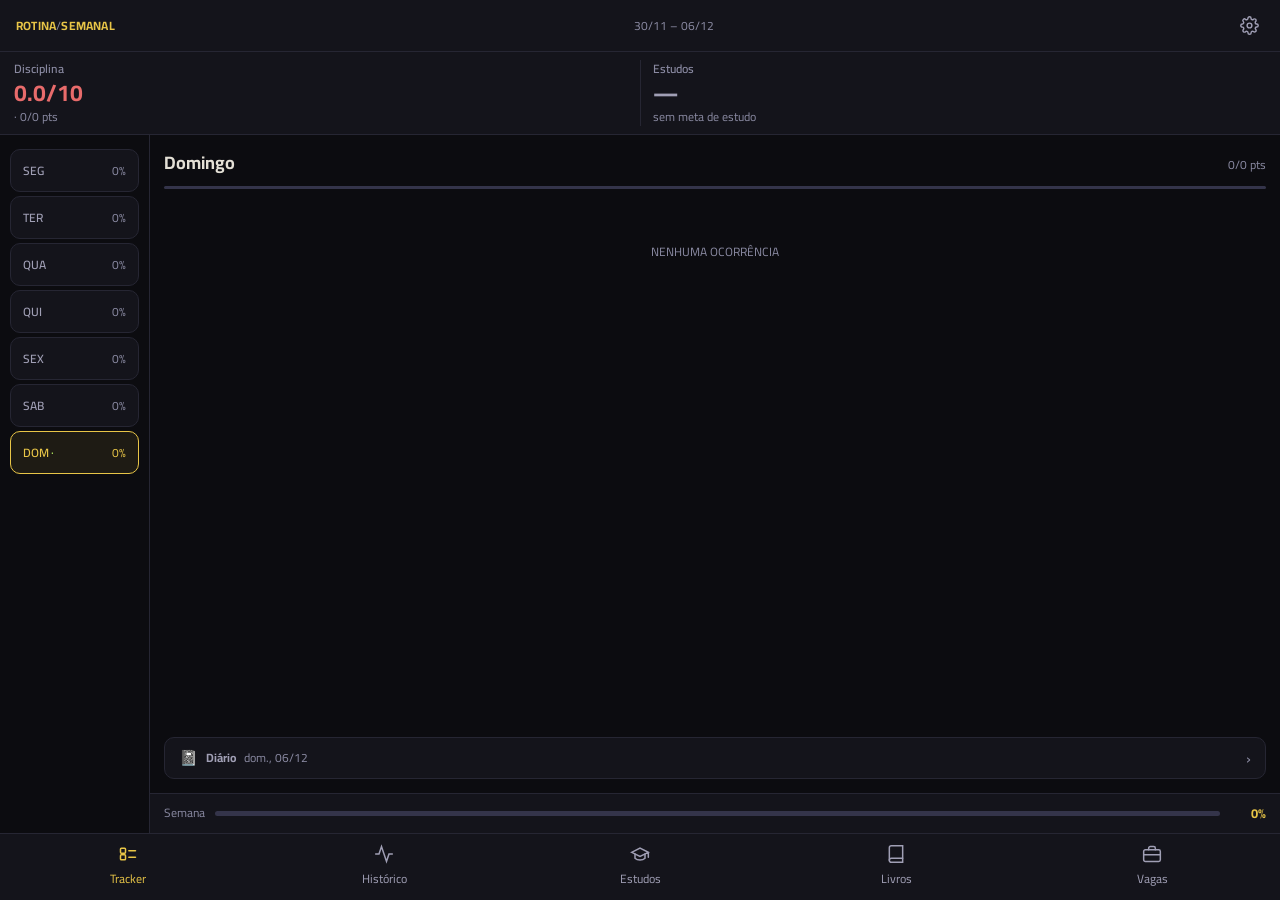
==== commit b3f52a47: "Atualização" ====
--- a/index.html
+++ b/index.html
@@ -1,3312 +1,592 @@
-<!DOCTYPE html>
+<!doctype html>
 <html lang="pt-BR">
-<head>
-<meta charset="UTF-8"/>
-<meta name="viewport" content="width=device-width,initial-scale=1,viewport-fit=cover"/>
-<meta name="theme-color" content="#0c0c10"/>
-<title>Rotina</title>
-<link rel="manifest" href="/manifest.json"/>
-<link href="https://fonts.googleapis.com/css2?family=IBM+Plex+Mono:wght@400;600;700&family=IBM+Plex+Sans:wght@300;400;500;600&display=swap" rel="stylesheet"/>
-<style>
-:root{
-  --bg:#0c0c10;--s1:#13131a;--s2:#1a1a24;--b1:#22222e;--b2:#2e2e3e;
-  --text:#ddd8cc;--muted:#4a4a62;--muted2:#6a6a86;
-  --accent:#e8c547;--green:#a8e05a;--danger:#e05a5a;--blue:#7ab4ff;
-  --mono:'IBM Plex Mono',monospace;--sans:'IBM Plex Sans',sans-serif;
-  --sab:env(safe-area-inset-bottom,0px);
-}
-*{margin:0;padding:0;box-sizing:border-box;-webkit-tap-highlight-color:transparent;}
-html,body{height:100%;overscroll-behavior:none;}
-body{background:var(--bg);color:var(--text);font-family:var(--sans);font-size:14px;line-height:1.5;overflow:hidden;}
-.app{display:flex;flex-direction:column;height:100vh;height:100dvh;}
-
-/* TOPBAR */
-.topbar{display:flex;align-items:center;justify-content:space-between;padding:0 16px;height:52px;flex-shrink:0;background:var(--s1);border-bottom:1px solid var(--b1);z-index:10;}
-.brand{font-family:var(--mono);font-size:12px;font-weight:700;letter-spacing:3px;color:var(--accent);}
-.brand span{color:var(--muted);font-weight:400;}
-.week-badge{font-family:var(--mono);font-size:10px;color:var(--muted);}
-
-/* VIEWS */
-.views{flex:1;overflow:hidden;position:relative;}
-.view{position:absolute;inset:0;display:none;flex-direction:column;overflow:hidden;}
-.view.active{display:flex;}
-
-/* BOTTOM NAV */
-.bottom-nav{display:flex;background:var(--s1);border-top:1px solid var(--b1);flex-shrink:0;padding-bottom:var(--sab);z-index:10;}
-.bnav-btn{flex:1;display:flex;flex-direction:column;align-items:center;justify-content:center;gap:3px;padding:10px 0;border:none;background:transparent;color:var(--muted2);font-family:var(--mono);font-size:9px;letter-spacing:1.5px;text-transform:uppercase;cursor:pointer;transition:color .15s;}
-.bnav-btn svg{width:20px;height:20px;}
-.bnav-btn.active{color:var(--accent);}
-
-::-webkit-scrollbar{width:3px;}::-webkit-scrollbar-track{background:transparent;}::-webkit-scrollbar-thumb{background:var(--b2);border-radius:2px;}
-
-/* ═══ SCORE BANNER ═══ */
-.score-banner{display:flex;align-items:center;gap:0;padding:0 14px;height:34px;flex-shrink:0;border-bottom:1px solid var(--b1);background:var(--s1);}
-.score-item{display:flex;align-items:center;gap:6px;flex:1;}
-.score-item+.score-item{border-left:1px solid var(--b1);padding-left:12px;margin-left:12px;}
-.score-item-label{font-family:var(--mono);font-size:9px;letter-spacing:1.5px;color:var(--muted);text-transform:uppercase;white-space:nowrap;}
-.score-item-value{font-family:var(--mono);font-size:14px;font-weight:700;line-height:1;}
-.score-item-sub{font-family:var(--mono);font-size:9px;color:var(--muted);margin-left:auto;}
-
-/* ═══ TRACKER ═══ */
-.tracker-body{flex:1;display:flex;flex-direction:column;overflow:hidden;}
-.tracker-panel{flex:1;display:flex;flex-direction:column;overflow:hidden;}
-.day-strip{display:flex;gap:6px;padding:10px 14px;overflow-x:auto;flex-shrink:0;border-bottom:1px solid var(--b1);scrollbar-width:none;}
-.day-strip::-webkit-scrollbar{display:none;}
-.day-pill{flex:0 0 auto;display:flex;flex-direction:column;align-items:center;gap:2px;padding:8px 12px;border-radius:10px;border:1px solid var(--b1);background:var(--s1);cursor:pointer;transition:all .15s;font-family:var(--mono);color:var(--muted2);min-width:52px;}
-.dp-name{font-size:10px;letter-spacing:2px;font-weight:600;}
-.dp-pct{font-size:9px;color:var(--muted);}
-.day-pill.active{border-color:var(--accent);background:rgba(232,197,71,.08);color:var(--accent);}
-.day-pill.active .dp-pct{color:var(--accent);}
-.day-pill.today .dp-name::after{content:'·';color:var(--green);margin-left:2px;}
-.day-pill.all-done{border-color:rgba(168,224,90,.35);}
-.day-pill.all-done .dp-pct{color:var(--green);}
-
-.tasks-area{flex:1;overflow-y:auto;padding:14px 14px 0;}
-.day-hdr{display:flex;align-items:baseline;justify-content:space-between;margin-bottom:10px;}
-.day-title{font-family:var(--mono);font-size:18px;font-weight:700;}
-.day-pts{font-family:var(--mono);font-size:11px;color:var(--muted);}
-.dprog-wrap{height:3px;background:var(--b2);border-radius:2px;margin-bottom:14px;}
-.dprog-fill{height:100%;background:var(--accent);border-radius:2px;transition:width .4s;}
-.dprog-fill.done{background:var(--green);}
-
-.task-card{display:flex;align-items:center;gap:12px;padding:12px 13px;border-radius:10px;border:1px solid var(--b1);background:var(--s1);cursor:pointer;transition:all .15s;user-select:none;margin-bottom:8px;}
-.task-card:active{transform:scale(.98);}
-.task-card.checked{border-color:#1e2e10;background:#0f180a;opacity:.55;}
-.chk{width:22px;height:22px;border-radius:6px;border:2px solid var(--b2);background:transparent;display:flex;align-items:center;justify-content:center;flex-shrink:0;transition:all .15s;}
-.task-card.checked .chk{background:var(--green);border-color:var(--green);}
-.chk-svg{display:none;}
-.task-card.checked .chk-svg{display:block;}
-.t-icon{font-size:19px;flex-shrink:0;}
-.t-info{flex:1;min-width:0;}
-.t-label{font-size:14px;font-weight:500;color:var(--text);white-space:nowrap;overflow:hidden;text-overflow:ellipsis;}
-.task-card.checked .t-label{text-decoration:line-through;color:var(--muted);}
-.t-meta{display:flex;align-items:center;gap:8px;margin-top:2px;}
-.t-time{font-family:var(--mono);font-size:10px;color:var(--muted);}
-.view-toggle-btn{width:30px;height:30px;border-radius:7px;border:1px solid var(--b2);background:transparent;color:var(--muted2);cursor:pointer;display:flex;align-items:center;justify-content:center;flex-shrink:0;margin-left:auto;transition:all .15s;}
-.view-toggle-btn:hover{border-color:var(--accent);color:var(--accent);}
-.view-toggle-btn.active{border-color:var(--accent);color:var(--accent);background:rgba(232,197,71,.08);}
-.view-toggle-btn svg{width:15px;height:15px;}
-
-/* ═══ KANBAN ═══ */
-.kanban-panel{flex:1;overflow-x:auto;overflow-y:hidden;display:flex;gap:10px;padding:12px 14px;scrollbar-width:thin;}
-.kanban-panel::-webkit-scrollbar{height:4px;}
-.kanban-panel::-webkit-scrollbar-thumb{background:var(--b2);border-radius:2px;}
-.kb-col{flex:0 0 200px;display:flex;flex-direction:column;gap:0;border-radius:10px;border:1px solid var(--b1);background:var(--s1);overflow:hidden;}
-.kb-col.kb-today{border-color:rgba(232,197,71,.35);}
-.kb-col-hdr{padding:10px 12px 8px;border-bottom:1px solid var(--b1);flex-shrink:0;}
-.kb-col-name{font-family:var(--mono);font-size:10px;font-weight:700;letter-spacing:2px;text-transform:uppercase;color:var(--text);}
-.kb-col.kb-today .kb-col-name{color:var(--accent);}
-.kb-col-meta{display:flex;align-items:center;gap:6px;margin-top:4px;}
-.kb-col-pct{font-family:var(--mono);font-size:9px;color:var(--muted);}
-.kb-prog{flex:1;height:3px;background:var(--b2);border-radius:2px;}
-.kb-prog-fill{height:100%;border-radius:2px;transition:width .4s;}
-.kb-tasks{flex:1;overflow-y:auto;padding:8px 8px;display:flex;flex-direction:column;gap:6px;scrollbar-width:none;}
-.kb-tasks::-webkit-scrollbar{display:none;}
-.kb-card{border-radius:8px;border:1px solid var(--b1);background:var(--bg);padding:9px 10px;cursor:pointer;transition:all .15s;user-select:none;}
-.kb-card:active{transform:scale(.97);}
-.kb-card.kb-done{opacity:.45;border-color:rgba(168,224,90,.2);background:#0a120a;}
-.kb-card.kb-conflict{border-color:rgba(224,90,90,.35);background:#130a0a;}
-.kb-card-top{display:flex;align-items:center;gap:7px;margin-bottom:5px;}
-.kb-chk{width:16px;height:16px;border-radius:4px;border:1.5px solid var(--b2);flex-shrink:0;display:flex;align-items:center;justify-content:center;transition:all .15s;}
-.kb-card.kb-done .kb-chk{background:var(--green);border-color:var(--green);}
-.kb-icon{font-size:14px;flex-shrink:0;}
-.kb-label{font-size:12px;font-weight:500;color:var(--text);flex:1;min-width:0;overflow:hidden;text-overflow:ellipsis;white-space:nowrap;}
-.kb-card.kb-done .kb-label{text-decoration:line-through;color:var(--muted);}
-.kb-footer{display:flex;align-items:center;justify-content:space-between;gap:4px;}
-.kb-time{font-family:var(--mono);font-size:9px;color:var(--muted);}
-.kb-pts{font-family:var(--mono);font-size:9px;padding:1px 5px;border-radius:6px;background:rgba(232,197,71,.1);color:var(--accent);}
-.kb-card.kb-done .kb-pts{background:rgba(168,224,90,.1);color:var(--green);}
-.kb-conflict-tag{font-family:var(--mono);font-size:8px;color:var(--danger);}
-.kb-empty{font-family:var(--mono);font-size:9px;color:var(--muted);text-align:center;padding:16px 0;letter-spacing:1px;}
-.t-conflict-badge{font-family:var(--mono);font-size:9px;padding:1px 6px;border-radius:10px;background:rgba(224,90,90,.12);color:var(--danger);letter-spacing:.5px;}
-.task-card.conflict{border-color:rgba(224,90,90,.35);background:#160e0e;}
-.task-card.conflict.checked{border-color:#1e2e10;background:#0f180a;}
-.ed-row.ed-conflict{border-color:rgba(224,90,90,.4);}
-.time-display-btn.conflict{border-color:rgba(224,90,90,.5);color:var(--danger);}
-.time-display-btn.conflict .tdb-val{color:var(--danger);}
-.t-delete{width:28px;height:28px;border-radius:7px;border:1px solid transparent;background:transparent;color:var(--muted);font-size:13px;cursor:pointer;display:flex;align-items:center;justify-content:center;flex-shrink:0;transition:all .15s;}
-.t-delete:hover{background:rgba(224,90,90,.15);border-color:var(--danger);color:var(--danger);}
-@media(hover:hover){.t-delete{opacity:0;}.task-card:hover .t-delete{opacity:1;}}
-
-.week-bar{display:flex;align-items:center;gap:10px;padding:10px 14px;border-top:1px solid var(--b1);flex-shrink:0;background:var(--s1);}
-.wb-label{font-family:var(--mono);font-size:9px;letter-spacing:2px;color:var(--muted);text-transform:uppercase;white-space:nowrap;}
-.wb-track{flex:1;height:5px;background:var(--b2);border-radius:3px;}
-.wb-fill{height:100%;background:linear-gradient(90deg,var(--accent),var(--green));border-radius:3px;transition:width .5s;}
-.wb-pct{font-family:var(--mono);font-size:13px;font-weight:700;color:var(--accent);min-width:36px;text-align:right;}
-
-/* ═══ HISTORY ═══ */
-#view-history{overflow-y:auto;}
-.hist-header{padding:20px 16px 8px;}
-.hist-title{font-family:var(--mono);font-size:16px;font-weight:700;}
-.hist-sub{font-family:var(--mono);font-size:9px;color:var(--muted);letter-spacing:2px;text-transform:uppercase;margin-top:2px;}
-.hist-list{padding:12px 16px 24px;display:flex;flex-direction:column;gap:10px;}
-.hist-card{border:1px solid var(--b1);border-radius:12px;background:var(--s1);overflow:hidden;}
-.hist-card-hdr{display:flex;align-items:center;justify-content:space-between;padding:14px 16px;cursor:pointer;}
-.hw-label{font-family:var(--mono);font-size:12px;font-weight:600;}
-.hw-meta{font-family:var(--mono);font-size:9px;color:var(--muted);margin-top:3px;}
-.h-badge{font-family:var(--mono);font-size:12px;font-weight:700;padding:4px 10px;border-radius:20px;display:flex;align-items:center;gap:8px;}
-.h-badge.gs{background:rgba(168,224,90,.12);color:var(--green);}
-.h-badge.ga{background:rgba(232,197,71,.12);color:var(--accent);}
-.h-badge.gb{background:rgba(122,180,255,.12);color:var(--blue);}
-.h-badge.gc{background:rgba(224,90,90,.12);color:var(--danger);}
-.h-chevron{font-size:9px;color:var(--muted);transition:transform .2s;display:inline-block;}
-.hist-card-hdr.open .h-chevron{transform:rotate(180deg);}
-.h-prog{height:3px;background:var(--b2);}
-.h-prog-fill{height:100%;transition:width .5s;}
-.h-detail{display:none;padding:12px 16px;border-top:1px solid var(--b1);}
-.h-detail.open{display:block;}
-.h-day-row{display:flex;align-items:center;gap:8px;padding:7px 0;border-bottom:1px solid var(--b1);cursor:pointer;transition:background .1s;}
-.h-day-row:hover{background:rgba(255,255,255,.02);}
-.h-day-row:last-of-type{border-bottom:none;}
-.h-day-chevron{font-size:13px;color:var(--muted);margin-left:2px;transition:transform .2s;display:inline-block;width:12px;flex-shrink:0;}
-.h-task-list{display:none;background:var(--bg);border-bottom:1px solid var(--b1);padding:4px 0;}
-.h-task-list.open{display:block;}
-.h-task-row{display:flex;align-items:center;gap:10px;padding:7px 12px;}
-.h-task-row.h-task-done{opacity:.6;}
-.h-task-chk{font-family:var(--mono);font-size:11px;width:14px;flex-shrink:0;color:var(--green);}
-.h-task-row:not(.h-task-done) .h-task-chk{color:var(--muted);}
-.h-task-icon{font-size:15px;flex-shrink:0;}
-.h-task-label{flex:1;font-size:12px;color:var(--text);}
-.h-task-row.h-task-done .h-task-label{text-decoration:line-through;color:var(--muted);}
-.h-task-pts{font-family:var(--mono);font-size:10px;flex-shrink:0;}
-.h-day-name{font-family:var(--mono);font-size:10px;color:var(--muted2);width:36px;flex-shrink:0;}
-.h-bar-wrap{flex:1;height:4px;background:var(--b2);border-radius:2px;}
-.h-bar-fill{height:100%;border-radius:2px;}
-.h-day-pct{font-family:var(--mono);font-size:10px;color:var(--muted);width:30px;text-align:right;flex-shrink:0;}
-.h-score-num{font-family:var(--mono);font-size:11px;font-weight:700;width:36px;text-align:right;flex-shrink:0;}
-.hist-empty{text-align:center;padding:48px 24px;font-family:var(--mono);font-size:10px;color:var(--muted);letter-spacing:2px;line-height:2.2;text-transform:uppercase;}
-
-/* ═══ EDITOR ═══ */
-.editor-topbar{display:flex;align-items:center;justify-content:space-between;padding:12px 16px;border-bottom:1px solid var(--b1);flex-shrink:0;background:var(--s1);}
-.editor-day-label{font-family:var(--mono);font-size:14px;font-weight:700;}
-.ed-daytabs{display:flex;gap:5px;padding:10px 14px;overflow-x:auto;flex-shrink:0;border-bottom:1px solid var(--b1);scrollbar-width:none;}
-.ed-daytabs::-webkit-scrollbar{display:none;}
-.ed-tab{flex:0 0 auto;padding:6px 11px;border-radius:8px;border:1px solid var(--b1);background:transparent;color:var(--muted2);font-family:var(--mono);font-size:10px;letter-spacing:1.5px;text-transform:uppercase;cursor:pointer;transition:all .15s;}
-.ed-tab.active{border-color:var(--accent);background:rgba(232,197,71,.08);color:var(--accent);}
-
-.editor-tasks{flex:1;overflow-y:auto;padding:12px 14px;}
-.ed-row{background:var(--s1);border:1px solid var(--b1);border-radius:10px;padding:12px;margin-bottom:8px;display:flex;flex-direction:column;gap:8px;}
-.ed-row-r1{display:grid;grid-template-columns:44px 1fr auto;gap:8px;align-items:center;}
-.ed-row-r2{display:grid;grid-template-columns:1fr auto;gap:8px;align-items:center;}
-.ed-row-r3{display:flex;align-items:center;gap:8px;}
-.pts-label{font-family:var(--mono);font-size:10px;color:var(--muted);white-space:nowrap;}
-.pts-slider{flex:1;-webkit-appearance:none;height:3px;border-radius:2px;background:var(--b2);outline:none;cursor:pointer;}
-.pts-slider::-webkit-slider-thumb{-webkit-appearance:none;width:16px;height:16px;border-radius:50%;background:var(--accent);cursor:pointer;border:2px solid var(--bg);}
-.pts-val{font-family:var(--mono);font-size:11px;font-weight:700;color:var(--accent);width:20px;text-align:right;}
-
-.ed-add-row{background:var(--s2);border:1px dashed var(--b2);border-radius:10px;padding:12px;margin-bottom:8px;display:flex;flex-direction:column;gap:8px;}
-.ifield{padding:9px 12px;border-radius:8px;border:1px solid var(--b2);background:var(--bg);color:var(--text);font-family:var(--sans);font-size:13px;outline:none;transition:border-color .15s;width:100%;}
-.ifield:focus{border-color:var(--accent);}
-.ifield-icon-btn{width:44px;height:38px;border-radius:8px;border:1px solid var(--b2);background:var(--bg);font-size:18px;cursor:pointer;display:flex;align-items:center;justify-content:center;transition:border-color .15s;flex-shrink:0;}
-.ifield-icon-btn:hover,.ifield-icon-btn.open{border-color:var(--accent);}
-
-/* TIME PICKER */
-.time-display-btn{
-  display:flex;align-items:center;gap:6px;padding:8px 12px;border-radius:8px;
-  border:1px solid var(--b2);background:var(--bg);cursor:pointer;transition:border-color .15s;
-  font-family:var(--mono);font-size:12px;color:var(--text);width:100%;
-}
-.time-display-btn:hover,.time-display-btn.open{border-color:var(--accent);color:var(--accent);}
-.time-display-btn svg{width:13px;height:13px;flex-shrink:0;color:var(--muted);}
-.tdb-val{flex:1;}
-
-.editor-footer{padding:12px 14px;border-top:1px solid var(--b1);flex-shrink:0;background:var(--s1);display:flex;gap:8px;padding-bottom:calc(12px + var(--sab));}
-
-/* BUTTONS */
-.btn{display:inline-flex;align-items:center;justify-content:center;gap:5px;padding:9px 14px;border-radius:8px;border:1px solid var(--b2);background:transparent;color:var(--text);font-family:var(--mono);font-size:10px;letter-spacing:1px;text-transform:uppercase;cursor:pointer;transition:all .15s;}
-.btn:hover{border-color:var(--accent);color:var(--accent);}
-.btn-primary{background:var(--accent);border-color:var(--accent);color:#0c0c10;font-weight:700;}
-.btn-primary:hover{background:#f5d55a;border-color:#f5d55a;color:#0c0c10;}
-.btn-danger{color:var(--danger);border-color:var(--danger);}
-.btn-danger:hover{background:var(--danger);color:#fff;}
-.btn-sq{width:38px;height:38px;padding:0;}
-.empty{text-align:center;padding:40px;font-family:var(--mono);font-size:11px;color:var(--muted);letter-spacing:2px;}
-
-/* ═══ ICON PICKER MODAL ═══ */
-.modal-overlay{position:fixed;inset:0;background:rgba(0,0,0,.7);z-index:200;display:none;align-items:flex-end;justify-content:center;}
-#iconModal{z-index:300;}
-.modal-overlay.open{display:flex;}
-.modal-sheet{background:var(--s1);border-radius:16px 16px 0 0;width:100%;max-width:480px;padding:0;max-height:70vh;display:flex;flex-direction:column;padding-bottom:var(--sab);}
-.modal-handle{width:36px;height:4px;background:var(--b2);border-radius:2px;margin:12px auto 0;}
-.modal-title{font-family:var(--mono);font-size:12px;letter-spacing:2px;text-transform:uppercase;color:var(--muted);padding:12px 16px 8px;}
-.icon-grid{display:grid;grid-template-columns:repeat(8,1fr);gap:4px;padding:8px 16px 16px;overflow-y:auto;}
-.icon-opt{font-size:22px;padding:6px;border-radius:8px;cursor:pointer;text-align:center;border:1px solid transparent;transition:all .15s;}
-.icon-opt:hover{background:var(--s2);border-color:var(--b2);}
-.icon-opt.selected{border-color:var(--accent);background:rgba(232,197,71,.1);}
-
-/* ═══ TIME PICKER MODAL ═══ */
-.time-modal-sheet{background:var(--s1);border-radius:16px 16px 0 0;width:100%;max-width:480px;padding-bottom:var(--sab);display:flex;flex-direction:column;}
-.time-modal-hdr{display:flex;align-items:center;justify-content:space-between;padding:16px 20px 8px;}
-.time-modal-title{font-family:var(--mono);font-size:12px;letter-spacing:2px;text-transform:uppercase;color:var(--muted);}
-.time-modal-done{font-family:var(--mono);font-size:12px;color:var(--accent);background:none;border:none;cursor:pointer;font-weight:700;letter-spacing:1px;}
-
-.time-pickers-wrap{display:flex;gap:0;padding:8px 20px 20px;align-items:center;justify-content:center;gap:8px;}
-.time-picker-group{display:flex;flex-direction:column;align-items:center;gap:6px;flex:1;}
-.tpg-label{font-family:var(--mono);font-size:9px;letter-spacing:2px;color:var(--muted);text-transform:uppercase;}
-.tpg-pickers{display:flex;gap:4px;align-items:center;}
-.time-sep{font-family:var(--mono);font-size:20px;color:var(--muted);padding:0 2px;margin-top:-4px;}
-.drum-wrap{position:relative;width:56px;height:120px;overflow:hidden;border-radius:10px;border:1px solid var(--b2);background:var(--bg);}
-.drum-wrap::before,.drum-wrap::after{content:'';position:absolute;left:0;right:0;height:36px;z-index:2;pointer-events:none;}
-.drum-wrap::before{top:0;background:linear-gradient(to bottom,var(--bg),transparent);}
-.drum-wrap::after{bottom:0;background:linear-gradient(to top,var(--bg),transparent);}
-.drum-selector{position:absolute;top:50%;left:4px;right:4px;height:36px;transform:translateY(-50%);border:1px solid var(--accent);border-radius:7px;background:rgba(232,197,71,.06);pointer-events:none;z-index:1;}
-.drum-list{display:flex;flex-direction:column;align-items:center;transition:transform .15s ease;padding:42px 0;}
-.drum-item{height:36px;display:flex;align-items:center;justify-content:center;font-family:var(--mono);font-size:17px;font-weight:600;color:var(--muted);cursor:pointer;width:100%;user-select:none;transition:color .1s;}
-.drum-item.active{color:var(--accent);}
-.between-label{font-family:var(--mono);font-size:10px;color:var(--muted);letter-spacing:1px;text-align:center;padding:0 4px;}
-
-/* TOAST */
-.toast{position:fixed;bottom:calc(64px + 12px);left:50%;transform:translateX(-50%) translateY(8px);background:var(--accent);color:#0c0c10;font-family:var(--mono);font-size:11px;font-weight:700;letter-spacing:1px;padding:9px 18px;border-radius:8px;z-index:999;opacity:0;transition:all .25s;pointer-events:none;white-space:nowrap;}
-.toast.show{opacity:1;transform:translateX(-50%) translateY(0);}
-
-/* ═══ MATERIAIS TABS ═══ */
-.refs-header{padding:16px 16px 0;flex-shrink:0;border-bottom:1px solid var(--b1);}
-.refs-title{font-family:var(--mono);font-size:15px;font-weight:700;margin-bottom:10px;}
-.refs-tabs{display:flex;gap:0;}
-.refs-tab{font-family:var(--mono);font-size:10px;letter-spacing:1.5px;text-transform:uppercase;padding:8px 16px;border:none;background:transparent;color:var(--muted2);cursor:pointer;border-bottom:2px solid transparent;transition:all .15s;}
-.refs-tab.active{color:var(--accent);border-bottom-color:var(--accent);}
-.refs-panel{display:none;flex:1;min-height:0;overflow-y:auto;flex-direction:column;}
-.refs-panel.active{display:flex;}
-
-/* ═══ LIVROS ═══ */
-.books-toolbar{display:flex;align-items:center;gap:10px;padding:12px 16px;border-bottom:1px solid var(--b1);flex-shrink:0;}
-.books-filters{display:flex;gap:6px;flex:1;overflow-x:auto;scrollbar-width:none;}
-.books-filters::-webkit-scrollbar{display:none;}
-.bfilter{font-family:var(--mono);font-size:9px;letter-spacing:1px;padding:4px 10px;border-radius:20px;border:1px solid var(--b1);background:transparent;color:var(--muted2);cursor:pointer;white-space:nowrap;transition:all .15s;}
-.bfilter.active{border-color:var(--accent);color:var(--accent);background:rgba(232,197,71,.08);}
-.books-list{flex:1;overflow-y:auto;min-height:0;padding:12px 16px 24px;display:block;}
-.books-list>*+*{margin-top:8px;}
-.book-card{border:1px solid var(--b1);border-radius:10px;background:var(--s1);padding:12px 14px;display:flex;gap:12px;align-items:flex-start;}
-.book-status-dot{width:8px;height:8px;border-radius:50%;flex-shrink:0;margin-top:5px;}
-.book-info{flex:1;min-width:0;}
-.book-title{font-size:14px;font-weight:500;color:var(--text);}
-.book-author{font-family:var(--mono);font-size:10px;color:var(--muted);margin-top:2px;}
-.book-meta{display:flex;align-items:center;gap:8px;margin-top:6px;flex-wrap:wrap;}
-.book-badge{font-family:var(--mono);font-size:9px;padding:2px 8px;border-radius:10px;}
-.book-rating{font-size:10px;color:var(--accent);}
-.book-notes{font-size:11px;color:var(--muted2);margin-top:5px;line-height:1.5;}
-.book-actions{display:flex;gap:4px;flex-shrink:0;}
-.book-act-btn{width:26px;height:26px;border-radius:6px;border:1px solid transparent;background:transparent;color:var(--muted);font-size:11px;cursor:pointer;display:flex;align-items:center;justify-content:center;transition:all .15s;}
-.book-act-btn:hover{background:var(--b2);color:var(--text);}
-.book-act-btn.del:hover{background:rgba(224,90,90,.15);color:var(--danger);}
-.books-empty{text-align:center;padding:48px 16px;font-family:var(--mono);font-size:11px;color:var(--muted);letter-spacing:1px;line-height:2;}
-/* ═══ ESTUDOS ═══ */
-#view-studies{flex-direction:column;overflow:hidden;}
-.studies-header{padding:16px 16px 12px;flex-shrink:0;border-bottom:1px solid var(--b1);}
-.studies-title{font-family:var(--mono);font-size:15px;font-weight:700;}
-.studies-sub{font-family:var(--mono);font-size:9px;color:var(--muted);letter-spacing:1.5px;text-transform:uppercase;margin-top:3px;}
-.studies-back{font-family:var(--mono);font-size:9px;color:var(--accent);background:none;border:none;cursor:pointer;padding:0;letter-spacing:1px;margin-bottom:6px;display:flex;align-items:center;gap:4px;}
-.studies-body{flex:1;overflow-y:auto;min-height:0;padding:14px 16px 24px;display:block;}
-.studies-body>*+*{margin-top:10px;}
-.studies-grid{display:grid;grid-template-columns:1fr 1fr;gap:8px;}
-.subj-card-wrap{position:relative;display:flex;}
-.subj-card{border:1px solid var(--b1);border-radius:10px;background:var(--s1);padding:10px 12px 9px;cursor:pointer;transition:all .15s;display:flex;flex-direction:column;gap:6px;flex:1;}
-.subj-card:active{transform:scale(.97);}
-.subj-card:hover{border-color:var(--b2);}
-.subj-card-top{display:flex;align-items:center;gap:8px;}
-.subj-icon{font-size:18px;flex-shrink:0;}
-.subj-name{font-family:var(--mono);font-size:10px;font-weight:700;color:var(--text);}
-.subj-lvl{font-family:var(--mono);font-size:8px;margin-top:1px;}
-.subj-prog-wrap{height:3px;background:var(--b2);border-radius:2px;}
-.subj-prog-fill{height:100%;border-radius:2px;transition:width .5s;}
-.subj-prog-label{font-family:var(--mono);font-size:8px;color:var(--muted);}
-.subj-del-ext{position:absolute;top:-7px;right:-7px;width:20px;height:20px;border-radius:50%;border:1px solid var(--b2);background:var(--bg);color:var(--muted);font-size:10px;cursor:pointer;display:flex;align-items:center;justify-content:center;transition:all .15s;line-height:1;z-index:2;}
-.subj-del-ext:hover{background:var(--danger);border-color:var(--danger);color:#fff;}
-.lvl-tabs{display:flex;border-bottom:1px solid var(--b1);background:var(--s2);}
-.lvl-tab{flex:1;font-family:var(--mono);font-size:9px;letter-spacing:1px;text-transform:uppercase;padding:8px 0;border:none;background:transparent;color:var(--muted2);cursor:pointer;border-bottom:2px solid transparent;transition:all .15s;}
-.lvl-tab.active{color:var(--accent);border-bottom-color:var(--accent);}
-.lvl-tab-panel{display:none;flex-direction:column;}
-.lvl-tab-panel.active{display:flex;}
-.lvl-content{padding:14px 16px;display:flex;flex-direction:column;gap:14px;}
-.lvl-content-desc{font-size:12px;color:var(--text);line-height:1.7;}
-.lvl-content-resources{display:flex;flex-direction:column;gap:6px;}
-.lvl-content-res-title{font-family:var(--mono);font-size:9px;color:var(--muted);letter-spacing:1.5px;text-transform:uppercase;margin-bottom:2px;}
-.lvl-content-res-link{display:flex;align-items:center;gap:8px;padding:7px 10px;border-radius:8px;border:1px solid var(--b1);background:var(--s1);text-decoration:none;transition:background .1s;}
-.lvl-content-res-link:hover{background:var(--b1);}
-.lvl-content-res-name{font-size:12px;color:var(--text);flex:1;}
-.lvl-content-res-arrow{font-size:11px;color:var(--muted);}
-.lvl-challenges{padding:10px 14px;display:flex;flex-direction:column;gap:8px;}
-.lvl-challenge{display:flex;gap:10px;padding:10px 12px;border-radius:8px;border:1px solid var(--b1);background:var(--s1);}
-.lvl-challenge-num{font-family:var(--mono);font-size:11px;font-weight:700;color:var(--accent);flex-shrink:0;width:18px;}
-.lvl-challenge-text{font-size:12px;color:var(--text);line-height:1.6;}
-.lvl-no-content{padding:20px 16px;font-family:var(--mono);font-size:10px;color:var(--muted);text-align:center;letter-spacing:1px;}
-.lvl-legend{display:flex;gap:12px;padding:10px 0 2px;flex-wrap:wrap;}
-.lvl-legend-item{display:flex;align-items:center;gap:5px;font-family:var(--mono);font-size:9px;color:var(--muted);}
-.lvl-legend-dot{width:8px;height:8px;border-radius:50%;}
-.lvl-card{border:1px solid var(--b1);border-radius:10px;overflow:hidden;}
-.lvl-card-hdr{display:flex;align-items:center;gap:10px;padding:11px 14px;cursor:pointer;transition:background .1s;}
-.lvl-card-hdr:hover{background:rgba(255,255,255,.02);}
-.lvl-num{font-family:var(--mono);font-size:18px;font-weight:700;line-height:1;width:28px;flex-shrink:0;text-align:center;}
-.lvl-info{flex:1;}
-.lvl-title{font-size:13px;font-weight:500;color:var(--text);}
-.lvl-meta{font-family:var(--mono);font-size:9px;color:var(--muted);margin-top:2px;}
-.lvl-badge{font-family:var(--mono);font-size:8px;padding:2px 8px;border-radius:10px;flex-shrink:0;}
-.lvl-chevron{font-size:12px;color:var(--muted);transition:transform .2s;flex-shrink:0;}
-.lvl-items{display:none;flex-direction:column;border-top:1px solid var(--b1);}
-.lvl-items.open{display:flex;}
-.lvl-item{display:flex;align-items:flex-start;gap:10px;padding:10px 14px;border-bottom:1px solid var(--b1);cursor:pointer;transition:background .1s;user-select:none;}
-.lvl-item:last-child{border-bottom:none;}
-.lvl-item:hover{background:rgba(255,255,255,.02);}
-.lvl-item.done{opacity:.5;}
-.lvl-item-chk{width:18px;height:18px;border-radius:5px;border:1.5px solid var(--b2);flex-shrink:0;display:flex;align-items:center;justify-content:center;transition:all .15s;margin-top:1px;}
-.lvl-item.done .lvl-item-chk{background:var(--green);border-color:var(--green);}
-.lvl-item-label{flex:1;font-size:12px;color:var(--text);line-height:1.5;word-break:break-word;padding-top:1px;}
-.lvl-item.done .lvl-item-label{text-decoration:line-through;color:var(--muted);}
-.lvl-complete-badge{display:none;align-items:center;gap:6px;padding:8px 14px;background:rgba(168,224,90,.06);border-top:1px solid rgba(168,224,90,.15);font-family:var(--mono);font-size:9px;color:var(--green);}
-.lvl-complete-badge.show{display:flex;}
-.lvl-card.completed{border-color:rgba(168,224,90,.25);}
-.lvl-card.completed .lvl-card-hdr{background:rgba(168,224,90,.04);}
-
-.refs-plano-toolbar{display:flex;align-items:center;gap:8px;padding:10px 16px;border-bottom:1px solid var(--b1);flex-shrink:0;}
-.refs-plano-toolbar .btn{margin-left:auto;}
-.refs-plano-toolbar .btn+.btn{margin-left:0;}
-.refs-edit-actions{display:none;align-items:center;gap:6px;padding:6px 16px;background:var(--s2);border-bottom:1px solid var(--b1);}
-.refs-edit-actions.visible{display:flex;}
-.refs-phase.edit-mode .refs-phase-hdr{cursor:default;}
-.refs-phase-edit-row{display:flex;align-items:center;gap:6px;padding:8px 16px;border-bottom:1px solid var(--b1);background:var(--s2);}
-.refs-tech-edit-row{display:flex;align-items:center;gap:6px;padding:6px 16px 6px 42px;background:rgba(255,255,255,.02);}
-.refs-add-btn{font-family:var(--mono);font-size:9px;color:var(--accent);background:transparent;border:1px dashed rgba(232,197,71,.3);border-radius:6px;padding:5px 12px;cursor:pointer;transition:all .15s;width:100%;}
-.refs-add-btn:hover{border-color:var(--accent);background:rgba(232,197,71,.05);}
-.refs-del-btn{width:24px;height:24px;border-radius:5px;border:1px solid transparent;background:transparent;color:var(--muted);font-size:11px;cursor:pointer;display:flex;align-items:center;justify-content:center;flex-shrink:0;transition:all .15s;}
-.refs-del-btn:hover{background:rgba(224,90,90,.15);border-color:var(--danger);color:var(--danger);}
-.refs-edit-btn{width:24px;height:24px;border-radius:5px;border:1px solid transparent;background:transparent;color:var(--muted);font-size:11px;cursor:pointer;display:flex;align-items:center;justify-content:center;flex-shrink:0;transition:all .15s;}
-.refs-edit-btn:hover{background:var(--b2);color:var(--text);}
-.refs-phase{border:1px solid var(--b1);border-radius:12px;overflow:hidden;}
-.refs-phase-hdr{padding:12px 16px;background:var(--s1);border-bottom:1px solid var(--b1);cursor:pointer;display:flex;align-items:center;justify-content:space-between;}
-.refs-phase-title{font-family:var(--mono);font-size:11px;font-weight:700;letter-spacing:2px;text-transform:uppercase;}
-.refs-phase-sub{font-family:var(--mono);font-size:9px;color:var(--muted);margin-top:2px;}
-.refs-phase-chevron{font-size:13px;color:var(--muted);transition:transform .2s;display:inline-block;}
-.refs-phase-body{display:none;flex-direction:column;gap:0;}
-.refs-phase-body.open{display:flex;}
-.refs-tech{border-bottom:1px solid var(--b1);}
-.refs-tech:last-child{border-bottom:none;}
-.refs-tech-hdr{padding:10px 16px;display:flex;align-items:center;gap:10px;cursor:pointer;}
-.refs-tech-icon{font-size:16px;flex-shrink:0;}
-.refs-tech-name{font-family:var(--mono);font-size:11px;font-weight:600;color:var(--text);flex:1;}
-.refs-tech-slot{font-family:var(--mono);font-size:9px;color:var(--muted);white-space:nowrap;}
-.refs-tech-chevron{font-size:11px;color:var(--muted);transition:transform .2s;display:inline-block;}
-.refs-links{display:none;flex-direction:column;gap:0;background:var(--bg);padding:4px 0 8px;}
-.refs-links.open{display:flex;}
-.refs-link{display:flex;align-items:center;gap:12px;padding:8px 16px 8px 42px;text-decoration:none;transition:background .1s;}
-.refs-link:hover{background:rgba(255,255,255,.03);}
-.refs-link-info{flex:1;}
-.refs-link-name{font-size:13px;color:var(--text);}
-.refs-link-meta{font-family:var(--mono);font-size:9px;color:var(--muted);margin-top:1px;}
-.refs-link-badge{font-family:var(--mono);font-size:8px;padding:2px 6px;border-radius:6px;white-space:nowrap;}
-.badge-free{background:rgba(168,224,90,.12);color:var(--green);}
-.badge-paid{background:rgba(122,180,255,.12);color:var(--blue);}
-.refs-link-arrow{font-size:12px;color:var(--muted);}
-.refs-goal{padding:10px 16px;font-family:var(--mono);font-size:9px;color:var(--muted);line-height:1.6;border-top:1px solid var(--b1);background:var(--s2);}
-.lvl-content-panel{padding:12px 14px;border-bottom:1px solid var(--b1);background:rgba(255,255,255,.01);}
-.lvl-content-desc{font-size:12px;color:var(--text);line-height:1.7;margin-bottom:10px;}
-.lvl-content-section{margin-bottom:10px;}
-.lvl-content-section:last-child{margin-bottom:0;}
-.lvl-content-section-title{font-family:var(--mono);font-size:9px;letter-spacing:1.5px;text-transform:uppercase;color:var(--muted);margin-bottom:6px;}
-.lvl-content-link{display:flex;align-items:center;gap:8px;padding:5px 0;text-decoration:none;color:var(--blue);font-size:11px;transition:color .1s;}
-.lvl-content-link:hover{color:var(--accent);}
-.lvl-content-link::before{content:'↗';font-size:10px;color:var(--muted);flex-shrink:0;}
-.lvl-challenge-list{list-style:none;display:flex;flex-direction:column;gap:5px;margin:0;padding:0;}
-.lvl-challenge-item{font-size:11px;color:var(--text);padding:7px 10px;background:rgba(232,197,71,.05);border-left:2px solid var(--accent);border-radius:0 6px 6px 0;line-height:1.5;}
-.lvl-items-sep{font-family:var(--mono);font-size:9px;letter-spacing:2px;color:var(--muted);padding:7px 14px;background:var(--s2);border-bottom:1px solid var(--b1);text-transform:uppercase;}
-
-/* DESKTOP */
-@media(min-width:680px){
-  .refs-body{max-width:680px;}
-  .tracker-body{flex-direction:row;}
-  .day-strip{flex-direction:column;width:150px;flex-shrink:0;overflow-y:auto;overflow-x:hidden;border-right:1px solid var(--b1);border-bottom:none;padding:14px 10px;align-items:stretch;gap:4px;}
-  .day-pill{flex-direction:row;justify-content:space-between;padding:9px 12px;min-width:unset;}
-
-  #view-editor{flex-direction:row;}
-  .editor-left{width:170px;flex-shrink:0;border-right:1px solid var(--b1);display:flex;flex-direction:column;overflow:hidden;}
-  .ed-daytabs{flex-direction:column;overflow-y:auto;overflow-x:hidden;padding:10px;gap:4px;flex:1;}
-  .ed-tab{text-align:left;}
-  .editor-right{flex:1;display:flex;flex-direction:column;overflow:hidden;}
-  .editor-topbar-mobile{display:none;}
-  .modal-overlay{align-items:center;}
-  .modal-sheet,.time-modal-sheet{border-radius:16px;max-height:80vh;}
-}
-</style>
-</head>
-<body>
-<div class="app">
-  <header class="topbar">
-    <div class="brand">ROTINA<span>/</span>SEMANAL</div>
-    <div class="week-badge" id="weekBadge">—</div>
-  </header>
-  <div class="views">
-
-    <!-- ① TRACKER -->
-    <div class="view active" id="view-tracker">
-      <div class="score-banner">
-        <div class="score-item">
-          <span class="score-item-label">Esta semana</span>
-          <span class="score-item-value" id="scoreCurrent">—</span>
-          <span id="scoreCurrentSub" style="font-family:var(--mono);font-size:9px;color:var(--muted);margin-left:2px;"></span>
-        </div>
-        <div class="score-item">
-          <span class="score-item-label">Anterior</span>
-          <span class="score-item-value" id="scorePrev" style="color:var(--muted2);">—</span>
-          <span id="scorePrevSub" style="font-family:var(--mono);font-size:9px;color:var(--muted);margin-left:2px;"></span>
-        </div>
-        <button class="view-toggle-btn" id="viewToggleBtn" onclick="toggleTrackerView()" title="Alternar visualização">
-          <svg id="vtIcon" viewBox="0 0 24 24" fill="none" stroke="currentColor" stroke-width="1.8" stroke-linecap="round">
-            <rect x="3" y="3" width="7" height="18" rx="1"/><rect x="14" y="3" width="7" height="11" rx="1"/><rect x="14" y="17" width="7" height="4" rx="1"/>
+  <head>
+    <meta charset="UTF-8" />
+    <meta
+      name="viewport"
+      content="width=device-width,initial-scale=1,viewport-fit=cover"
+    />
+    <meta name="theme-color" content="#0c0c10" />
+    <title>Rotina</title>
+    <link rel="preconnect" href="https://fonts.googleapis.com" />
+    <link rel="preconnect" href="https://fonts.gstatic.com" crossorigin />
+    <link
+      href="https://fonts.googleapis.com/css2?family=Cairo:wght@300;400;500;600;700&display=swap"
+      rel="stylesheet"
+    />
+
+    <link rel="stylesheet" href="styles.css" />
+  </head>
+  <body>
+    <div class="app">
+      <header class="topbar">
+        <div class="brand">ROTINA<span>/</span>SEMANAL</div>
+        <div class="week-badge" id="weekBadge">—</div>
+        <button class="gear-btn" id="gearBtn" title="Configuração">
+          <svg viewBox="0 0 24 24" fill="none" stroke="currentColor" stroke-width="1.8" stroke-linecap="round" stroke-linejoin="round">
+            <circle cx="12" cy="12" r="3"/>
+            <path d="M19.4 15a1.65 1.65 0 0 0 .33 1.82l.06.06a2 2 0 1 1-2.83 2.83l-.06-.06a1.65 1.65 0 0 0-1.82-.33 1.65 1.65 0 0 0-1 1.51V21a2 2 0 0 1-4 0v-.09A1.65 1.65 0 0 0 9 19.4a1.65 1.65 0 0 0-1.82.33l-.06.06a2 2 0 1 1-2.83-2.83l.06-.06a1.65 1.65 0 0 0 .33-1.82 1.65 1.65 0 0 0-1.51-1H3a2 2 0 0 1 0-4h.09A1.65 1.65 0 0 0 4.6 9a1.65 1.65 0 0 0-.33-1.82l-.06-.06a2 2 0 1 1 2.83-2.83l.06.06a1.65 1.65 0 0 0 1.82.33H9a1.65 1.65 0 0 0 1-1.51V3a2 2 0 0 1 4 0v.09a1.65 1.65 0 0 0 1 1.51 1.65 1.65 0 0 0 1.82-.33l.06-.06a2 2 0 1 1 2.83 2.83l-.06.06a1.65 1.65 0 0 0-.33 1.82V9a1.65 1.65 0 0 0 1.51 1H21a2 2 0 0 1 0 4h-.09a1.65 1.65 0 0 0-1.51 1z"/>
           </svg>
         </button>
-      </div>
-      <div class="tracker-body">
-        <div class="day-strip" id="dayStrip"></div>
-        <div class="tracker-panel">
-          <div class="tasks-area" id="tasksList"></div>
-          <div class="week-bar">
-            <span class="wb-label">Semana</span>
-            <div class="wb-track"><div class="wb-fill" id="weekFill" style="width:0%"></div></div>
-            <span class="wb-pct" id="weekPct">0%</span>
-          </div>
-        </div>
-        <div class="kanban-panel" id="kanbanPanel" style="display:none;"></div>
-      </div>
-    </div>
-
-    <!-- ② HISTORY -->
-    <div class="view" id="view-history">
-      <div class="hist-header"><div class="hist-title">Histórico</div><div class="hist-sub">Pontuação por semana</div></div>
-      <div class="hist-list" id="histList"></div>
-    </div>
-
-    <!-- ③ EDITOR -->
-    <div class="view" id="view-editor">
-      <div class="editor-left" id="edLeft" style="display:contents">
-        <div class="editor-topbar" id="edTopDesktop">
-          <span class="editor-day-label" id="edTitleD">—</span>
-          <button class="btn" style="padding:5px 10px;font-size:9px;" onclick="showAddForm()">+ ADD</button>
-        </div>
-        <div class="ed-daytabs" id="edDayTabs"></div>
-      </div>
-      <div class="editor-right" id="edRight" style="display:contents">
-        <div class="editor-topbar editor-topbar-mobile" id="edTopMobile">
-          <span class="editor-day-label" id="edTitleM">—</span>
-          <button class="btn" style="padding:5px 10px;font-size:9px;" onclick="showAddForm()">+ ADD</button>
-        </div>
-        <div class="editor-tasks" id="edTasksList"></div>
-        <div class="editor-footer">
-          <button class="btn btn-primary" onclick="saveChanges()">💾 Salvar</button>
-          <button class="btn btn-danger" style="font-size:9px;" onclick="resetWeekChecks()">Limpar checks</button>
-        </div>
-      </div>
-    </div>
-    <!-- ④ MATERIAIS -->
-    <div class="view" id="view-refs">
-      <div class="refs-header">
-        <div class="refs-title">Materiais</div>
-        <div class="refs-tabs">
-          <button class="refs-tab active" id="rtab-plano" onclick="switchRefsTab('plano')">Plano de estudo</button>
-          <button class="refs-tab" id="rtab-livros" onclick="switchRefsTab('livros')">Livros</button>
-        </div>
-      </div>
-      <div class="refs-panel active" id="rpanel-plano">
-        <div class="refs-plano-toolbar">
-          <button class="btn" id="refsEditBtn" onclick="toggleRefsEdit()" style="font-size:9px;padding:5px 12px;">✏ Editar</button>
-          <button class="btn btn-primary" id="refsAddPhaseBtn" onclick="openPhaseForm()" style="font-size:9px;padding:5px 12px;display:none;">+ Categoria</button>
-        </div>
-        <div class="refs-body" id="refsBody"></div>
-      </div>
-      <div class="refs-panel" id="rpanel-livros">
-        <div class="books-toolbar">
-          <div class="books-filters" id="booksFilters"></div>
-          <button class="btn btn-primary" style="font-size:9px;padding:5px 12px;flex-shrink:0;" onclick="openBookForm()">+ Livro</button>
-        </div>
-        <div class="books-list" id="booksList"></div>
-      </div>
-    </div>
-    <!-- ⑤ ESTUDOS -->
-    <div class="view" id="view-studies">
-      <div class="studies-header" id="studiesHeader">
-        <div class="studies-title">Estudos</div>
-        <div class="studies-sub">Seleciona uma área para estudar</div>
-      </div>
-      <div class="studies-body" id="studiesBody"></div>
-    </div>
-  </div>
-
-  <nav class="bottom-nav">
-    <button class="bnav-btn active" id="bn-tracker" onclick="switchView('tracker',this)">
-      <svg viewBox="0 0 24 24" fill="none" stroke="currentColor" stroke-width="1.8" stroke-linecap="round"><rect x="3" y="5" width="6" height="6" rx="1"/><rect x="3" y="13" width="6" height="6" rx="1"/><line x1="13" y1="8" x2="21" y2="8"/><line x1="13" y1="16" x2="21" y2="16"/></svg>
-      Tracker
-    </button>
-    <button class="bnav-btn" id="bn-history" onclick="switchView('history',this)">
-      <svg viewBox="0 0 24 24" fill="none" stroke="currentColor" stroke-width="1.8" stroke-linecap="round"><polyline points="22 12 18 12 15 21 9 3 6 12 2 12"/></svg>
-      Histórico
-    </button>
-    <button class="bnav-btn" id="bn-studies" onclick="switchView('studies',this)">
-      <svg viewBox="0 0 24 24" fill="none" stroke="currentColor" stroke-width="1.8" stroke-linecap="round"><path d="M22 10v6M2 10l10-5 10 5-10 5z"/><path d="M6 12v5c3 3 9 3 12 0v-5"/></svg>
-      Estudos
-    </button>
-    <button class="bnav-btn" id="bn-refs" onclick="switchView('refs',this)">
-      <svg viewBox="0 0 24 24" fill="none" stroke="currentColor" stroke-width="1.8" stroke-linecap="round"><path d="M4 19.5A2.5 2.5 0 0 1 6.5 17H20"/><path d="M6.5 2H20v20H6.5A2.5 2.5 0 0 1 4 19.5v-15A2.5 2.5 0 0 1 6.5 2z"/></svg>
-      Materiais
-    </button>
-    <button class="bnav-btn" id="bn-editor" onclick="switchView('editor',this)">
-      <svg viewBox="0 0 24 24" fill="none" stroke="currentColor" stroke-width="1.8" stroke-linecap="round"><path d="M11 4H4a2 2 0 0 0-2 2v14a2 2 0 0 0 2 2h14a2 2 0 0 0 2-2v-7"/><path d="M18.5 2.5a2.121 2.121 0 0 1 3 3L12 15l-4 1 1-4 9.5-9.5z"/></svg>
-      Editor
-    </button>
-  </nav>
-</div>
-
-<!-- ICON PICKER MODAL -->
-<div class="modal-overlay" id="iconModal" onclick="closeIconModal(event)">
-  <div class="modal-sheet">
-    <div class="modal-handle"></div>
-    <div class="modal-title">Escolher ícone</div>
-    <div class="icon-grid" id="iconGrid"></div>
-  </div>
-</div>
-
-<!-- TIME PICKER MODAL -->
-<div class="modal-overlay" id="timeModal" onclick="closeTimeModal(event)">
-  <div class="time-modal-sheet">
-    <div class="modal-handle"></div>
-    <div class="time-modal-hdr">
-      <span class="time-modal-title">Período</span>
-      <button class="time-modal-done" onclick="confirmTime()">Confirmar</button>
-    </div>
-    <div class="time-pickers-wrap">
-      <div class="time-picker-group">
-        <div class="tpg-label">Início</div>
-        <div class="tpg-pickers">
-          <div class="drum-wrap" id="startH"></div>
-          <div class="time-sep">:</div>
-          <div class="drum-wrap" id="startM"></div>
-        </div>
-      </div>
-      <div class="between-label">até</div>
-      <div class="time-picker-group">
-        <div class="tpg-label">Fim</div>
-        <div class="tpg-pickers">
-          <div class="drum-wrap" id="endH"></div>
-          <div class="time-sep">:</div>
-          <div class="drum-wrap" id="endM"></div>
-        </div>
-      </div>
-    </div>
-  </div>
-</div>
-
-<!-- PHASE FORM MODAL -->
-<div class="modal-overlay" id="phaseModal" onclick="closePhaseModal(event)">
-  <div class="modal-sheet" style="padding:0 0 16px;">
-    <div class="modal-handle"></div>
-    <div class="modal-title" id="phaseModalTitle">Nova categoria</div>
-    <div style="padding:0 16px;display:flex;flex-direction:column;gap:10px;">
-      <input class="ifield" id="pfName" type="text" placeholder="Nome (ex: Fase 1)" style="width:100%;"/>
-      <input class="ifield" id="pfLabel" type="text" placeholder="Período (ex: meses 1–2)" style="width:100%;"/>
-      <textarea class="ifield" id="pfGoal" placeholder="Objetivo desta fase" rows="2" style="width:100%;resize:none;font-family:var(--sans);"></textarea>
-      <div style="display:flex;gap:8px;">
-        <label style="font-family:var(--mono);font-size:9px;color:var(--muted);align-self:center;">Cor:</label>
-        <select class="ifield" id="pfColor" style="flex:1;">
-          <option value="var(--accent)">Amarelo</option>
-          <option value="var(--blue)">Azul</option>
-          <option value="var(--green)">Verde</option>
-          <option value="var(--danger)">Vermelho</option>
-          <option value="var(--muted2)">Cinza</option>
-        </select>
-      </div>
-      <div style="display:flex;gap:8px;margin-top:4px;">
-        <button class="btn btn-primary" style="flex:1;" onclick="savePhase()">Salvar</button>
-        <button class="btn" onclick="closePhaseModal()" style="flex:1;">Cancelar</button>
-      </div>
-    </div>
-  </div>
-</div>
-
-<!-- TECH FORM MODAL -->
-<div class="modal-overlay" id="techModal" onclick="closeTechModal(event)">
-  <div class="modal-sheet" style="padding:0 0 16px;">
-    <div class="modal-handle"></div>
-    <div class="modal-title" id="techModalTitle">Nova tecnologia</div>
-    <div style="padding:0 16px;display:flex;flex-direction:column;gap:10px;">
-      <div style="display:flex;gap:8px;">
-        <button class="ifield-icon-btn" id="tfIconBtn" onclick="openIconModal(-1,'tech')" title="Escolher ícone" style="flex-shrink:0;">📌</button>
-        <input class="ifield" id="tfName" type="text" placeholder="Nome (ex: Python)" style="flex:1;"/>
-      </div>
-      <input class="ifield" id="tfSlot" type="text" placeholder="Horário (ex: Seg/Ter · 18:45–19:30)" style="width:100%;"/>
-      <div style="display:flex;gap:8px;margin-top:4px;">
-        <button class="btn btn-primary" style="flex:1;" onclick="saveTech()">Salvar</button>
-        <button class="btn" onclick="closeTechModal()" style="flex:1;">Cancelar</button>
-      </div>
-    </div>
-  </div>
-</div>
-
-<!-- LINK FORM MODAL -->
-<div class="modal-overlay" id="linkModal" onclick="closeLinkModal(event)">
-  <div class="modal-sheet" style="padding:0 0 16px;">
-    <div class="modal-handle"></div>
-    <div class="modal-title" id="linkModalTitle">Novo material</div>
-    <div style="padding:0 16px;display:flex;flex-direction:column;gap:10px;">
-      <input class="ifield" id="lfName" type="text" placeholder="Nome do material" style="width:100%;"/>
-      <input class="ifield" id="lfAuthor" type="text" placeholder="Autor / Canal" style="width:100%;"/>
-      <div style="display:flex;gap:8px;">
-        <select class="ifield" id="lfType" style="flex:1;">
-          <option>YouTube</option>
-          <option>Site</option>
-          <option>Curso</option>
-          <option>Livro</option>
-          <option>Docs</option>
-          <option>Jogo</option>
-          <option>Outro</option>
-        </select>
-        <select class="ifield" id="lfFree" style="width:100px;">
-          <option value="1">Grátis</option>
-          <option value="0">Pago</option>
-        </select>
-      </div>
-      <input class="ifield" id="lfLang" type="text" placeholder="Idioma (ex: PT-BR)" style="width:100%;"/>
-      <input class="ifield" id="lfUrl" type="url" placeholder="URL" style="width:100%;"/>
-      <div style="display:flex;gap:8px;margin-top:4px;">
-        <button class="btn btn-primary" style="flex:1;" onclick="saveLink()">Salvar</button>
-        <button class="btn" onclick="closeLinkModal()" style="flex:1;">Cancelar</button>
-      </div>
-    </div>
-  </div>
-</div>
-
-<!-- SUBJECT FORM MODAL -->
-<div class="modal-overlay" id="subjectModal" onclick="closeSubjectModal(event)">
-  <div class="modal-sheet" style="padding:0 0 16px;">
-    <div class="modal-handle"></div>
-    <div class="modal-title">Nova área de estudo</div>
-    <div style="padding:0 16px;display:flex;flex-direction:column;gap:10px;">
-      <div style="display:flex;gap:8px;">
-        <button class="ifield-icon-btn" id="sfIconBtn" onclick="openIconModal(-1,'subj')" style="flex-shrink:0;">📌</button>
-        <input class="ifield" id="sfName" type="text" placeholder="Nome (ex: TypeScript)" style="flex:1;"/>
-      </div>
-      <div style="display:flex;gap:8px;margin-top:4px;">
-        <button class="btn btn-primary" style="flex:1;" onclick="saveSubjectForm()">Criar área</button>
-        <button class="btn" onclick="closeSubjectModal()" style="flex:1;">Cancelar</button>
-      </div>
-    </div>
-  </div>
-</div>
-
-<!-- LEVEL FORM MODAL -->
-<div class="modal-overlay" id="lvlFormModal" onclick="closeLvlFormModal(event)">
-  <div class="modal-sheet" style="padding:0 0 16px;">
-    <div class="modal-handle"></div>
-    <div class="modal-title" id="lvlFormTitle">Novo nível</div>
-    <div style="padding:0 16px;display:flex;flex-direction:column;gap:10px;">
-      <input class="ifield" id="lfTitle" type="text" placeholder="Título do nível (ex: Fundamentos)" style="width:100%;"/>
-      <select class="ifield" id="lfTier" style="width:100%;">
-        <option value="basico">🔴 Básico</option>
-        <option value="intermediario">🟡 Intermediário</option>
-        <option value="avancado">🟢 Avançado</option>
-      </select>
-      <div style="display:flex;gap:8px;margin-top:4px;">
-        <button class="btn btn-primary" style="flex:1;" onclick="saveLvlForm()">Salvar</button>
-        <button class="btn" onclick="closeLvlFormModal()" style="flex:1;">Cancelar</button>
-      </div>
-    </div>
-  </div>
-</div>
-
-<!-- ITEM FORM MODAL -->
-<div class="modal-overlay" id="itemFormModal" onclick="closeItemFormModal(event)">
-  <div class="modal-sheet" style="padding:0 0 16px;">
-    <div class="modal-handle"></div>
-    <div class="modal-title">Novo item</div>
-    <div style="padding:0 16px;display:flex;flex-direction:column;gap:10px;">
-      <input class="ifield" id="ifTitle" type="text" placeholder="Descrição do item" style="width:100%;"/>
-      <div style="display:flex;gap:8px;margin-top:4px;">
-        <button class="btn btn-primary" style="flex:1;" onclick="saveItemForm()">Salvar</button>
-        <button class="btn" onclick="closeItemFormModal()" style="flex:1;">Cancelar</button>
-      </div>
-    </div>
-  </div>
-</div>
-
-<!-- BOOK FORM MODAL -->
-<div class="modal-overlay" id="bookModal" onclick="closeBookModal(event)">
-  <div class="modal-sheet" style="padding:0 0 16px;">
-    <div class="modal-handle"></div>
-    <div class="modal-title" id="bookModalTitle">Adicionar livro</div>
-    <div style="padding:0 16px;display:flex;flex-direction:column;gap:10px;">
-      <input class="ifield" id="bfTitle" type="text" placeholder="Título" style="width:100%;"/>
-      <input class="ifield" id="bfAuthor" type="text" placeholder="Autor" style="width:100%;"/>
-      <div style="display:flex;gap:8px;">
-        <select class="ifield" id="bfStatus" style="flex:1;">
-          <option value="quero">📚 Quero ler</option>
-          <option value="lendo">📖 Lendo</option>
-          <option value="concluido">✅ Concluído</option>
-          <option value="pausado">⏸ Pausado</option>
-        </select>
-        <select class="ifield" id="bfRating" style="width:110px;">
-          <option value="0">Sem nota</option>
-          <option value="1">★ 1</option>
-          <option value="2">★★ 2</option>
-          <option value="3">★★★ 3</option>
-          <option value="4">★★★★ 4</option>
-          <option value="5">★★★★★ 5</option>
-        </select>
-      </div>
-      <textarea class="ifield" id="bfNotes" placeholder="Notas (opcional)" rows="2" style="width:100%;resize:none;font-family:var(--sans);"></textarea>
-      <div style="display:flex;gap:8px;margin-top:4px;">
-        <button class="btn btn-primary" style="flex:1;" onclick="saveBook()">Salvar</button>
-        <button class="btn" onclick="closeBookModal()" style="flex:1;">Cancelar</button>
-      </div>
-    </div>
-  </div>
-</div>
-
-<div class="toast" id="toast"></div>
-
-<script>
-// ═══ CONSTANTS ═══
-const DAYS=['Segunda','Terça','Quarta','Quinta','Sexta','Sábado','Domingo'];
-const DAYS_SHORT=['SEG','TER','QUA','QUI','SEX','SAB','DOM'];
-const ICONS=['💼','🎓','📖','🏋️','🎵','🧠','🍱','🧹','👕','📌','⭐','🔥','💡','🎯','✅','🚀','💪','🧘','🏃','🚴','🎸','🎹','🎤','📝','💻','📱','☕','🍎','💊','🛌','🧃','🌅','🌙','⏰','📅','🗓️','📊','📈','💰','🤝','🏆','🎮','📚','✏️','🔬','🌿','🐾','❤️','🧡','💛','💚','💙','💜'];
-const MINS=['00','05','10','15','20','25','30','35','40','45','50','55'];
-const HOURS=Array.from({length:24},(_,i)=>String(i).padStart(2,'0'));
-
-const DEFAULT_ROUTINE={
-  Segunda:[
-    {id:'seg1',icon:'💼',label:'Trabalho (manhã)',time:'08:45–12:15',points:6},
-    {id:'seg2',icon:'💼',label:'Trabalho (tarde)',time:'13:30–18:00',points:6},
-    {id:'seg_est',icon:'💻',label:'Estudo — JavaScript',time:'18:45–19:30',points:7},
-    {id:'seg3',icon:'🎓',label:'Pós-graduação',time:'19:30–21:00',points:8},
-    {id:'seg4',icon:'📖',label:'Leitura',time:'22:00–22:20',points:4},
-  ],
-  Terça:[
-    {id:'ter1',icon:'🏋️',label:'Academia',time:'06:50–07:50',points:9},
-    {id:'ter2',icon:'💼',label:'Trabalho (manhã)',time:'08:45–12:15',points:6},
-    {id:'ter3',icon:'💼',label:'Trabalho (tarde)',time:'13:30–18:00',points:6},
-    {id:'ter_est',icon:'💻',label:'Estudo — JavaScript',time:'18:45–19:30',points:7},
-    {id:'ter4',icon:'🎵',label:'Gaita',time:'19:30–20:00',points:5},
-    {id:'ter5',icon:'📖',label:'Leitura',time:'22:00–22:20',points:4},
-  ],
-  Quarta:[
-    {id:'qua1',icon:'🏋️',label:'Academia',time:'06:50–07:50',points:9},
-    {id:'qua2',icon:'💼',label:'Trabalho (manhã)',time:'08:45–12:15',points:6},
-    {id:'qua3',icon:'💼',label:'Trabalho (tarde)',time:'13:30–18:00',points:6},
-    {id:'qua_est',icon:'💻',label:'Estudo — JavaScript',time:'18:45–19:30',points:7},
-    {id:'qua4',icon:'🎓',label:'Pós-graduação',time:'19:30–20:30',points:8},
-    {id:'qua5',icon:'📖',label:'Leitura',time:'22:00–22:20',points:4},
-  ],
-  Quinta:[
-    {id:'qui1',icon:'💼',label:'Trabalho (manhã)',time:'08:45–12:15',points:6},
-    {id:'qui2',icon:'💼',label:'Trabalho (tarde)',time:'13:30–18:00',points:6},
-    {id:'qui3',icon:'🧠',label:'Psicóloga',time:'19:00–20:00',points:7},
-    {id:'qui4',icon:'📖',label:'Leitura',time:'22:00–22:20',points:4},
-  ],
-  Sexta:[
-    {id:'sex1',icon:'🏋️',label:'Academia',time:'06:50–07:50',points:9},
-    {id:'sex2',icon:'💼',label:'Trabalho (manhã)',time:'08:45–12:15',points:6},
-    {id:'sex3',icon:'💼',label:'Trabalho (tarde)',time:'13:30–18:00',points:6},
-    {id:'sex4',icon:'🎵',label:'Gaita',time:'19:00–19:30',points:5},
-    {id:'sex_est',icon:'🎨',label:'Estudo — CSS',time:'20:00–20:45',points:7},
-    {id:'sex5',icon:'📖',label:'Leitura',time:'22:00–22:20',points:4},
-  ],
-  Sábado:[
-    {id:'sab1',icon:'🧹',label:'Faxina',time:'09:00–10:30',points:5},
-    {id:'sab2',icon:'👕',label:'Lavar roupa',time:'09:00–10:00',points:4},
-    {id:'sab_est',icon:'🗃️',label:'Estudo — SQL',time:'11:00–12:00',points:8},
-    {id:'sab3',icon:'🎵',label:'Gaita (sessão longa)',time:'15:00–16:00',points:6},
-    {id:'sab4',icon:'📖',label:'Leitura',time:'22:00–22:20',points:4},
-  ],
-  Domingo:[
-    {id:'dom1',icon:'🍱',label:'Marmita da semana',time:'10:00–12:00',points:7},
-    {id:'dom_est',icon:'☁️',label:'Estudo — Cloudflare',time:'14:00–15:00',points:7},
-    {id:'dom2',icon:'🎓',label:'Revisão pós (opcional)',time:'19:00–19:30',points:5},
-    {id:'dom3',icon:'📖',label:'Leitura',time:'22:00–22:20',points:4},
-  ],
-};
-
-// ═══ STATE ═══
-let routine={},checks={},history={},pending={};
-let activeDay=null,activeCmsDay=null,currentView='tracker';
-let iconModalCallback=null,timeModalCallback=null;
-let timeState={startH:'08',startM:'00',endH:'09',endM:'00'};
-let drums={};
-
-// ═══ HELPERS ═══
-const clone=o=>JSON.parse(JSON.stringify(o));
-const todayIdx=()=>{const d=new Date().getDay();return d===0?6:d-1;};
-function getMondayKey(offset=0){
-  const n=new Date();
-  n.setDate(n.getDate()-((n.getDay()+6)%7)+offset*7);
-  const y=n.getFullYear();
-  const m=String(n.getMonth()+1).padStart(2,'0');
-  const d=String(n.getDate()).padStart(2,'0');
-  return`${y}-${m}-${d}`;
-}
-function weekLabel(mon){const m=new Date(mon+'T12:00:00'),s=new Date(m);s.setDate(m.getDate()+6);const f=d=>d.toLocaleDateString('pt-BR',{day:'2-digit',month:'2-digit'});return f(m)+' – '+f(s);}
-function gradeOf(score10){
-  if(score10>=9)return{label:'S',cls:'gs',color:'var(--green)'};
-  if(score10>=7)return{label:'A',cls:'ga',color:'var(--accent)'};
-  if(score10>=5)return{label:'B',cls:'gb',color:'var(--blue)'};
-  return{label:'C',cls:'gc',color:'var(--danger)'};
-}
-function calcScore(rout,chks){
-  const all=Object.values(rout).flat();
-  const totalPts=all.reduce((s,t)=>s+(t.points||1),0);
-  const donePts=all.filter(t=>chks[t.id]).reduce((s,t)=>s+(t.points||1),0);
-  const score10=totalPts?+(donePts/totalPts*10).toFixed(1):0;
-  return{score10,donePts,totalPts};
-}
-
-function sortByTime(tasks){
-  return [...tasks].sort((a,b)=>{
-    const ta=parseTimeRange(a.time),tb=parseTimeRange(b.time);
-    if(!ta&&!tb)return 0;
-    if(!ta)return 1;
-    if(!tb)return-1;
-    return ta.start-tb.start;
-  });
-}
-  // Expects "HH:MM–HH:MM", returns {start, end} in minutes or null
-function parseTimeRange(timeStr){
-  if(!timeStr)return null;
-  const m=timeStr.match(/(\d{1,2}):(\d{2})[–\-](\d{1,2}):(\d{2})/);
-  if(!m)return null;
-  return{start:parseInt(m[1])*60+parseInt(m[2]),end:parseInt(m[3])*60+parseInt(m[4])};
-}
-
-function getConflictIds(tasks){
-  const conflicts=new Set();
-  for(let i=0;i<tasks.length;i++){
-    const a=parseTimeRange(tasks[i].time);
-    if(!a||a.start>=a.end)continue;
-    for(let j=i+1;j<tasks.length;j++){
-      const b=parseTimeRange(tasks[j].time);
-      if(!b||b.start>=b.end)continue;
-      if(a.start<b.end&&b.start<a.end){
-        conflicts.add(tasks[i].id);
-        conflicts.add(tasks[j].id);
-      }
-    }
-  }
-  return conflicts;
-}
-
-// ═══ STORAGE ADAPTER ═══
-// Syncs via Cloudflare Worker KV — works on any device
-const WORKER_URL = 'https://purple-bush-fd43.paulo-mreis7590.workers.dev';
-const USER_ID = 'paulo';
-
-const store = {
-  async get(key){
-    try{
-      const r = await fetch(`${WORKER_URL}?key=${encodeURIComponent(key)}&user=${USER_ID}`);
-      const json = await r.json();
-      return json.value || null;
-    } catch(e){ return localStorage.getItem(key); }
-  },
-  async set(key, value){
-    try{
-      await fetch(`${WORKER_URL}?key=${encodeURIComponent(key)}&user=${USER_ID}`, {
-        method: 'PUT',
-        body: value
-      });
-    } catch(e){}
-    // Always keep localStorage as offline fallback
-    try{ localStorage.setItem(key, value); } catch(e){}
-  }
-};
-
-// ═══ STORAGE ═══
-async function loadAll(){
-  routine=clone(DEFAULT_ROUTINE);
-  try{
-    const r=await store.get('routine_data');
-    if(r){
-      const saved=JSON.parse(r);
-      const hasSeg4=saved.Segunda&&saved.Segunda.some(t=>t.label&&t.label.includes('JavaScript'));
-      if(hasSeg4)routine=saved;
-      else await store.set('routine_data',JSON.stringify(routine));
-    } else {
-      await store.set('routine_data',JSON.stringify(routine));
-    }
-  }catch(e){}
-  try{const c=await store.get('checks_'+getMondayKey());checks=c?JSON.parse(c):{};}
-  catch(e){checks={};}
-  try{const h=await store.get('week_history');history=h?JSON.parse(h):{};}
-  catch(e){history={};}
-  pending=clone(routine);
-}
-async function saveRoutine(){await store.set('routine_data',JSON.stringify(routine));}
-async function saveChecks(){await store.set('checks_'+getMondayKey(),JSON.stringify(checks));}
-async function saveHistory(){await store.set('week_history',JSON.stringify(history));}
-
-function snapshotWeek(){
-  const mon=getMondayKey();
-  const {score10,donePts,totalPts}=calcScore(routine,checks);
-  const days={};
-  DAYS.forEach(d=>{
-    const ts=routine[d]||[];
-    const dPts=ts.reduce((s,t)=>s+(t.points||1),0);
-    const ckPts=ts.filter(t=>checks[t.id]).reduce((s,t)=>s+(t.points||1),0);
-    days[d]={
-      totalPts:dPts,donePts:ckPts,
-      total:ts.length,done:ts.filter(t=>checks[t.id]).length,
-      tasks:ts.map(t=>({id:t.id,icon:t.icon,label:t.label,time:t.time,points:t.points||1,checked:!!checks[t.id]}))
-    };
-  });
-  history[mon]={score10,donePts,totalPts,days,label:weekLabel(mon),pct:totalPts?Math.round(donePts/totalPts*100):0};
-}
-
-// ═══ TRACKER ═══
-function renderTracker(day){
-  activeDay=day||DAYS[todayIdx()];
-  document.getElementById('weekBadge').textContent=weekLabel(getMondayKey());
-  updateScoreBanner();
-
-  const strip=document.getElementById('dayStrip');
-  strip.innerHTML='';
-  DAYS.forEach((d,i)=>{
-    const ts=routine[d]||[];
-    const totalPts=ts.reduce((s,t)=>s+(t.points||1),0);
-    const donePts=ts.filter(t=>checks[t.id]).reduce((s,t)=>s+(t.points||1),0);
-    const pct=totalPts?Math.round(donePts/totalPts*100):0;
-    const allDone=ts.length>0&&donePts===totalPts;
-    const pill=document.createElement('button');
-    pill.className='day-pill'+(d===activeDay?' active':'')+(i===todayIdx()?' today':'')+(allDone?' all-done':'');
-    pill.innerHTML=`<span class="dp-name">${DAYS_SHORT[i]}</span><span class="dp-pct">${pct}%</span>`;
-    pill.onclick=()=>renderTracker(d);
-    strip.appendChild(pill);
-  });
-  renderDayTasks(activeDay);
-  updateWeekBar();
-}
-
-function updateScoreBanner(){
-  const {score10,donePts,totalPts}=calcScore(routine,checks);
-  const g=gradeOf(score10);
-  document.getElementById('scoreCurrent').textContent=score10.toFixed(1)+'/10';
-  document.getElementById('scoreCurrent').style.color=g.color;
-  document.getElementById('scoreCurrentSub').textContent=`· ${donePts}/${totalPts} pts`;
-
-  const prevMon=getMondayKey(-1);
-  const prev=history[prevMon];
-  if(prev&&prev.score10!==undefined&&(prev.donePts||0)>0){
-    const pg=gradeOf(prev.score10);
-    document.getElementById('scorePrev').textContent=prev.score10.toFixed(1)+'/10';
-    document.getElementById('scorePrev').style.color=pg.color;
-    document.getElementById('scorePrevSub').textContent=`· ${prev.donePts}/${prev.totalPts} pts`;
-  } else {
-    document.getElementById('scorePrev').textContent='—';
-    document.getElementById('scorePrev').style.color='var(--muted2)';
-    document.getElementById('scorePrevSub').textContent='sem dados';
-  }
-}
-
-function renderDayTasks(day){
-  const ts=sortByTime(routine[day]||[]);
-  const totalPts=ts.reduce((s,t)=>s+(t.points||1),0);
-  const donePts=ts.filter(t=>checks[t.id]).reduce((s,t)=>s+(t.points||1),0);
-  const pct=totalPts?Math.round(donePts/totalPts*100):0;
-  const conflicts=getConflictIds(ts);
-  const area=document.getElementById('tasksList');
-  area.innerHTML=`
-    <div class="day-hdr">
-      <div class="day-title">${day}</div>
-      <div class="day-pts">${donePts}/${totalPts} pts</div>
-    </div>
-    <div class="dprog-wrap"><div class="dprog-fill${pct===100?' done':''}" style="width:${pct}%"></div></div>`;
-  if(!ts.length){area.innerHTML+='<div class="empty">NENHUMA TAREFA</div>';return;}
-  ts.forEach(task=>{
-    const ck=!!checks[task.id];
-    const pts=task.points||1;
-    const hasConflict=conflicts.has(task.id);
-    const card=document.createElement('div');
-    card.className='task-card'+(ck?' checked':'')+(hasConflict?' conflict':'');
-    card.innerHTML=`
-      <div class="chk"><svg class="chk-svg" width="11" height="11" viewBox="0 0 11 11" fill="none"><path d="M1.5 5.5l3 3 5-5" stroke="#0c0c10" stroke-width="2.2" stroke-linecap="round" stroke-linejoin="round"/></svg></div>
-      <div class="t-icon">${task.icon}</div>
-      <div class="t-info">
-        <div class="t-label">${task.label}</div>
-        <div class="t-meta">
-          <span class="t-time">${task.time}</span>
-          <span class="t-pts-badge">${pts} pt${pts>1?'s':''}</span>
-          ${hasConflict?'<span class="t-conflict-badge">⚠ conflito</span>':''}
-        </div>
-      </div>
-      <button class="t-delete" title="Excluir tarefa">✕</button>`;
-    card.querySelector('.t-delete').addEventListener('click',(e)=>{
-      e.stopPropagation();
-      deleteTaskFromTracker(task.id,day);
-    });
-    card.onclick=()=>toggleCheck(task.id,day);
-    area.appendChild(card);
-  });
-}
-
-async function toggleCheck(id,day){
-  checks[id]=!checks[id];
-  snapshotWeek();
-  await saveChecks();
-  await saveHistory();
-  if(trackerMode==='kanban'){renderKanban();updateWeekBar();updateScoreBanner();return;}
-  renderDayTasks(day);
-  updateWeekBar();
-  updateScoreBanner();
-  document.querySelectorAll('.day-pill').forEach((p,i)=>{
-    const d=DAYS[i];
-    const ts=routine[d]||[];
-    const tPts=ts.reduce((s,t)=>s+(t.points||1),0);
-    const dPts=ts.filter(t=>checks[t.id]).reduce((s,t)=>s+(t.points||1),0);
-    const pct=tPts?Math.round(dPts/tPts*100):0;
-    p.querySelector('.dp-pct').textContent=pct+'%';
-    p.classList.toggle('all-done',ts.length>0&&dPts===tPts);
-  });
-}
-
-async function deleteTaskFromTracker(id,day){
-  routine[day]=(routine[day]||[]).filter(t=>t.id!==id);
-  pending=clone(routine);
-  delete checks[id];
-  snapshotWeek();
-  await saveRoutine();
-  await saveChecks();
-  await saveHistory();
-  renderTracker(day);
-  showToast('Tarefa excluída');
-}
-
-function updateWeekBar(){
-  const {donePts,totalPts}=calcScore(routine,checks);
-  const pct=totalPts?Math.round(donePts/totalPts*100):0;
-  document.getElementById('weekFill').style.width=pct+'%';
-  document.getElementById('weekPct').textContent=pct+'%';
-}
-
-// ═══ KANBAN ═══
-let trackerMode='list'; // 'list' | 'kanban'
-
-function toggleTrackerView(){
-  trackerMode = trackerMode==='list'?'kanban':'list';
-  const btn=document.getElementById('viewToggleBtn');
-  const listEl=document.querySelector('.tracker-panel');
-  const stripEl=document.getElementById('dayStrip');
-  const kanbanEl=document.getElementById('kanbanPanel');
-  if(trackerMode==='kanban'){
-    btn.classList.add('active');
-    btn.innerHTML=`<svg viewBox="0 0 24 24" fill="none" stroke="currentColor" stroke-width="1.8" stroke-linecap="round"><rect x="3" y="5" width="6" height="6" rx="1"/><rect x="3" y="13" width="6" height="6" rx="1"/><line x1="13" y1="8" x2="21" y2="8"/><line x1="13" y1="16" x2="21" y2="16"/></svg>`;
-    listEl.style.display='none';
-    stripEl.style.display='none';
-    kanbanEl.style.display='flex';
-    renderKanban();
-  } else {
-    btn.classList.remove('active');
-    btn.innerHTML=`<svg viewBox="0 0 24 24" fill="none" stroke="currentColor" stroke-width="1.8" stroke-linecap="round"><rect x="3" y="3" width="7" height="18" rx="1"/><rect x="14" y="3" width="7" height="11" rx="1"/><rect x="14" y="17" width="7" height="4" rx="1"/></svg>`;
-    listEl.style.display='';
-    stripEl.style.display='';
-    kanbanEl.style.display='none';
-    renderTracker(activeDay);
-  }
-}
-
-function renderKanban(){
-  const panel=document.getElementById('kanbanPanel');
-  panel.innerHTML='';
-  const todayIdx_=todayIdx();
-  DAYS.forEach((day,i)=>{
-    const ts=sortByTime(routine[day]||[]);
-    const conflicts=getConflictIds(ts);
-    const totalPts=ts.reduce((s,t)=>s+(t.points||1),0);
-    const donePts=ts.filter(t=>checks[t.id]).reduce((s,t)=>s+(t.points||1),0);
-    const pct=totalPts?Math.round(donePts/totalPts*100):0;
-    const g=gradeOf(totalPts?+(donePts/totalPts*10).toFixed(1):0);
-    const isToday=i===todayIdx_;
-
-    const col=document.createElement('div');
-    col.className='kb-col'+(isToday?' kb-today':'');
-    col.innerHTML=`
-      <div class="kb-col-hdr">
-        <div class="kb-col-name">${isToday?'● ':''} ${DAYS_SHORT[i]}</div>
-        <div class="kb-col-meta">
-          <div class="kb-prog"><div class="kb-prog-fill" style="width:${pct}%;background:${g.color};"></div></div>
-          <span class="kb-col-pct">${donePts}/${totalPts}pts</span>
-        </div>
-      </div>
-      <div class="kb-tasks" id="kbt_${i}"></div>`;
-    panel.appendChild(col);
-
-    const taskContainer=col.querySelector(`#kbt_${i}`);
-    if(!ts.length){
-      taskContainer.innerHTML='<div class="kb-empty">SEM TAREFAS</div>';
-      return;
-    }
-    ts.forEach(task=>{
-      const ck=!!checks[task.id];
-      const pts=task.points||1;
-      const hasConflict=conflicts.has(task.id);
-      const card=document.createElement('div');
-      card.className='kb-card'+(ck?' kb-done':'')+(hasConflict?' kb-conflict':'');
-      card.innerHTML=`
-        <div class="kb-card-top">
-          <div class="kb-chk">${ck?'<svg width="9" height="9" viewBox="0 0 11 11" fill="none"><path d="M1.5 5.5l3 3 5-5" stroke="#0c0c10" stroke-width="2.2" stroke-linecap="round" stroke-linejoin="round"/></svg>':''}</div>
-          <div class="kb-icon">${task.icon}</div>
-          <div class="kb-label">${task.label}</div>
-        </div>
-        <div class="kb-footer">
-          <span class="kb-time">${task.time}</span>
-          <span class="kb-pts">${pts}pt${pts>1?'s':''}</span>
-          ${hasConflict?'<span class="kb-conflict-tag">⚠</span>':''}
-        </div>`;
-      card.onclick=()=>toggleCheckKanban(task.id,day);
-      taskContainer.appendChild(card);
-    });
-  });
-}
-
-async function toggleCheckKanban(id,day){
-  checks[id]=!checks[id];
-  snapshotWeek();
-  await saveChecks();
-  await saveHistory();
-  updateWeekBar();
-  updateScoreBanner();
-  renderKanban();
-}
-function renderHistory(){
-  snapshotWeek();
-  const list=document.getElementById('histList');
-  list.innerHTML='';
-  const curMon=getMondayKey();
-  const keys=Object.keys(history)
-    .filter(mon=>mon===curMon||(history[mon].donePts||0)>0)
-    .sort((a,b)=>b.localeCompare(a));
-  if(!keys.length){list.innerHTML='<div class="hist-empty">Nenhum histórico ainda.<br>Complete tarefas para<br>registrar semanas.</div>';return;}
-  keys.forEach(mon=>{
-    const h=history[mon];
-    const score=h.score10||0;
-    const g=gradeOf(score);
-    const isCur=mon===getMondayKey();
-    const card=document.createElement('div');
-    card.className='hist-card';
-    const dayRows=DAYS.map((day,i)=>{
-      const dd=h.days&&h.days[day];if(!dd)return'';
-      const dPts=dd.totalPts||0;
-      const ckPts=dd.donePts||0;
-      const dp=dPts?Math.round(ckPts/dPts*100):0;
-      const ds=(dPts?+(ckPts/dPts*10).toFixed(1):0);
-      const dg=gradeOf(ds);
-      const taskRows=(dd.tasks||[]).map(t=>`
-        <div class="h-task-row ${t.checked?'h-task-done':''}">
-          <span class="h-task-chk">${t.checked?'✓':'○'}</span>
-          <span class="h-task-icon">${t.icon}</span>
-          <span class="h-task-label">${t.label}</span>
-          <span class="h-task-pts" style="color:${t.checked?'var(--green)':'var(--muted)'};">${t.points}pt</span>
-        </div>`).join('');
-      const uid=`${mon}_${i}`;
-      return`<div class="h-day-row" onclick="toggleHistDay('${uid}')">
-        <div class="h-day-name">${DAYS_SHORT[i]}</div>
-        <div class="h-bar-wrap"><div class="h-bar-fill" style="width:${dp}%;background:${dg.color};"></div></div>
-        <div class="h-day-pct">${dp}%</div>
-        <div class="h-score-num" style="color:${dg.color};">${ds}</div>
-        <div class="h-day-chevron">›</div>
-      </div>
-      <div class="h-task-list" id="htl_${uid}">${taskRows||'<div style="padding:8px 12px;font-family:var(--mono);font-size:10px;color:var(--muted);">SEM TAREFAS</div>'}</div>`;
-    }).join('');
-    card.innerHTML=`
-      <div class="hist-card-hdr" onclick="toggleHist(this)">
-        <div>
-          <div class="hw-label">${isCur?'<span style="color:var(--green);font-size:9px;">●</span> ':''}${h.label}</div>
-          <div class="hw-meta">${h.donePts||0}/${h.totalPts||0} pts${isCur?' · semana atual':''}</div>
-        </div>
-        <div style="display:flex;align-items:center;gap:8px;">
-          <div class="h-badge ${g.cls}">${score.toFixed(1)} / 10 · ${g.label}</div>
-          <span class="h-chevron">▼</span>
-        </div>
-      </div>
-      <div class="h-prog"><div class="h-prog-fill" style="width:${h.pct||0}%;background:${g.color};"></div></div>
-      <div class="h-detail">${dayRows}</div>`;
-    list.appendChild(card);
-  });
-}
-
-function toggleHist(hdr){hdr.classList.toggle('open');hdr.nextElementSibling.nextElementSibling.classList.toggle('open');}
-function toggleHistDay(uid){
-  const el=document.getElementById('htl_'+uid);
-  if(!el)return;
-  const row=el.previousElementSibling;
-  const isOpen=el.classList.toggle('open');
-  row.querySelector('.h-day-chevron').style.transform=isOpen?'rotate(90deg)':'';
-}
-
-// ═══ EDITOR ═══
-function renderEditor(day){
-  activeCmsDay=day||DAYS[0];
-  const isMob=window.innerWidth<680;
-  ['edTitleD','edTitleM'].forEach(id=>document.getElementById(id).textContent=activeCmsDay);
-  const tabs=document.getElementById('edDayTabs');
-  tabs.innerHTML='';
-  DAYS.forEach((d,i)=>{
-    const count=(pending[d]||[]).length;
-    const tab=document.createElement('button');
-    tab.className='ed-tab'+(d===activeCmsDay?' active':'');
-    tab.innerHTML=isMob?`${DAYS_SHORT[i]} <span style="color:var(--muted);font-size:9px;">${count}</span>`
-                       :`${d} <span style="color:var(--muted);margin-left:4px;font-size:9px;">${count}</span>`;
-    tab.onclick=()=>renderEditor(d);
-    tabs.appendChild(tab);
-  });
-  renderEditorTasks(activeCmsDay);
-}
-
-function renderEditorTasks(day){
-  const ts=sortByTime(pending[day]||[]);
-  const conflicts=getConflictIds(ts);
-  const list=document.getElementById('edTasksList');
-  list.innerHTML='';
-  ts.forEach((task,idx)=>{
-    const pts=task.points||1;
-    const hasConflict=conflicts.has(task.id);
-    const row=document.createElement('div');
-    row.className='ed-row'+(hasConflict?' ed-conflict':'');
-    row.innerHTML=`
-      <div class="ed-row-r1">
-        <button class="ifield-icon-btn" onclick="openIconModal(${idx},'task')" title="Escolher ícone">${task.icon}</button>
-        <input class="ifield" type="text" value="${task.label}" placeholder="Nome da tarefa"
-          data-idx="${idx}" data-field="label" oninput="updPending(this)"/>
-        <button class="btn btn-danger btn-sq" onclick="removeTask(${idx})">✕</button>
-      </div>
-      <div class="ed-row-r2">
-        <button class="time-display-btn${hasConflict?' conflict':''}" onclick="openTimeModal(${idx},'task')">
-          <svg viewBox="0 0 24 24" fill="none" stroke="currentColor" stroke-width="2" stroke-linecap="round"><circle cx="12" cy="12" r="10"/><polyline points="12 6 12 12 16 14"/></svg>
-          <span class="tdb-val">${task.time||'—'}</span>
-          ${hasConflict?'<span style="font-size:10px;color:var(--danger);">⚠</span>':''}
+      </header>
+      <div class="views">
+        <!-- ① TRACKER -->
+        <div class="view active" id="view-tracker">
+          <div class="score-banner">
+            <div class="score-item">
+              <span class="score-item-label">Disciplina</span>
+              <span class="score-item-value" id="scoreDisciplina">—</span>
+              <span class="score-item-sub" id="scoreDisciplinaSub"></span>
+            </div>
+            <div class="score-item">
+              <span class="score-item-label">Estudos</span>
+              <span class="score-item-value" id="scoreEstudos">—</span>
+              <span class="score-item-sub" id="scoreEstudosSub"></span>
+            </div>
+          </div>
+          <div class="tracker-body">
+            <div class="day-strip" id="dayStrip"></div>
+            <div class="tracker-panel">
+              <div class="tasks-area" id="tasksList"></div>
+              <div id="journalPanel"></div>
+              <div class="week-bar">
+                <span class="wb-label">Semana</span>
+                <div class="wb-track">
+                  <div class="wb-fill" id="weekFill" style="width: 0%"></div>
+                </div>
+                <span class="wb-pct" id="weekPct">0%</span>
+              </div>
+            </div>
+          </div>
+        </div>
+
+        <!-- HISTÓRICO -->
+        <div class="view" id="view-history">
+          <div class="hist-header">
+            <div class="hist-title">Histórico</div>
+            <div class="hist-sub">Disciplina e estudos por semana</div>
+          </div>
+          <div class="hist-list" id="histList"></div>
+        </div>
+
+        <!-- ② CONFIG (engrenagem) -->
+        <div class="view" id="view-config">
+          <div class="config-topbar">
+            <button class="back-btn" id="configBackBtn">← Voltar</button>
+            <span class="config-title">Configuração</span>
+            <button class="back-btn" id="logoutBtn" style="margin-left: auto">Sair</button>
+          </div>
+          <div class="config-body">
+            <section class="config-section">
+              <div class="config-section-hdr">Regras de rotina</div>
+              <div class="tipos-grid" id="regraTiposGrid"></div>
+              <div class="regras-list" id="regrasList"></div>
+            </section>
+            <section class="config-section">
+              <div class="config-section-hdr">Catálogo de tipos</div>
+              <div class="regras-list" id="tiposList"></div>
+            </section>
+            <section class="config-section">
+              <div class="config-section-hdr">Importação e exportação</div>
+              <div class="config-actions">
+                <button class="btn btn-primary" id="exportBtn">⬇ Exportar tudo</button>
+                <label class="btn" for="importFileInput">⬆ Importar</label>
+                <input type="file" id="importFileInput" accept="application/json" style="display:none">
+              </div>
+            </section>
+            <section class="config-section">
+              <div class="config-section-hdr">Manutenção — chaves antigas da v1</div>
+              <button class="btn" id="scanLegacyBtn">Procurar chaves antigas</button>
+              <div id="legacyKeysList" style="margin-top:8px"></div>
+            </section>
+          </div>
+        </div>
+        <!-- ③ LIVROS -->
+        <div class="view" id="view-refs">
+          <div class="refs-header-simple">
+            <div class="refs-title-simple">Livros</div>
+            <div
+              style="
+                display: flex;
+                align-items: center;
+                gap: 8px;
+                flex-wrap: wrap;
+              "
+            >
+              <div class="books-filters" id="booksFilters"></div>
+              <button
+                class="btn btn-primary"
+                style="font-size: 12px; padding: 5px 12px; flex-shrink: 0"
+                onclick="openBookForm()"
+              >
+                + Livro
+              </button>
+            </div>
+          </div>
+          <div class="books-list" id="booksList"></div>
+        </div>
+        <!-- ⑤ ESTUDOS -->
+        <div class="view" id="view-studies">
+          <div class="studies-header" id="studiesHeader">
+            <div class="studies-title-row">
+              <div class="studies-title">Estudos</div>
+              <div class="estudos-streak" id="estudosStreak">—</div>
+            </div>
+            <div class="studies-sub" id="estudosSub">—</div>
+            <div class="estudos-modulo-foco-row">
+              <label class="field-label" for="estudosModuloFocoSelect" style="margin:0;">Módulo em foco</label>
+              <select class="ifield" id="estudosModuloFocoSelect"></select>
+              <label class="btn" for="estudosImportInput">⬆ Importar módulo</label>
+              <input type="file" id="estudosImportInput" accept="application/json" style="display:none">
+            </div>
+          </div>
+          <div class="studies-body" id="studiesBody">
+            <div class="estudos-zona-acao">
+              <div class="estudos-kpis" id="estudosKpis"></div>
+              <div class="estudo-prazo" id="estudoPrazo">
+                <div class="estudo-prazo-row">
+                  <span class="estudo-prazo-label">Prazo do módulo em foco</span>
+                  <input type="date" class="ifield estudo-prazo-input" id="estudoPrazoInput">
+                </div>
+                <div class="estudo-prazo-projecao" id="estudoPrazoProjecao"></div>
+              </div>
+              <div id="estudosAgora"></div>
+              <div id="estudosRevisar"></div>
+            </div>
+            <div class="estudos-divisor">
+              <div class="estudos-divisor-k">Daqui para baixo é referência</div>
+              <div class="estudos-divisor-s" id="estudosDivisorSub"></div>
+            </div>
+            <div class="estudos-filtros" id="estudosFiltros"></div>
+            <div id="estudosNav"></div>
+          </div>
+        </div>
+
+        <!-- VAGAS -->
+        <div class="view" id="view-vagas">
+          <div class="vagas-header">
+            <div class="vagas-banner">
+              <div class="vagas-indicador">
+                <span class="vagas-indicador-valor" id="vagasCandidaturasVal">0/0</span>
+                <span class="vagas-indicador-label">Candidaturas/sem</span>
+              </div>
+              <div class="vagas-indicador">
+                <span class="vagas-indicador-valor" id="vagasAtivasVal">0</span>
+                <span class="vagas-indicador-label">Ativas</span>
+              </div>
+              <div class="vagas-indicador">
+                <span class="vagas-indicador-valor" id="vagasAcaoVal">0</span>
+                <span class="vagas-indicador-label">Precisa de ação</span>
+              </div>
+            </div>
+            <div class="vagas-controls">
+              <div class="vagas-filtros" id="vagasFiltros"></div>
+              <button class="view-toggle-btn" id="vagasViewToggleBtn" title="Alternar visualização">
+                <svg viewBox="0 0 24 24" fill="none" stroke="currentColor" stroke-width="1.8" stroke-linecap="round">
+                  <rect x="3" y="3" width="7" height="18" rx="1" />
+                  <rect x="14" y="3" width="7" height="11" rx="1" />
+                  <rect x="14" y="17" width="7" height="4" rx="1" />
+                </svg>
+              </button>
+              <button class="btn btn-primary" id="vagasNovaBtn" style="font-size: 12px; padding: 5px 12px; flex-shrink: 0;">+ Vaga</button>
+            </div>
+          </div>
+          <div class="vagas-body" id="vagasBody">
+            <div id="vagasAcaoSecao"></div>
+            <div id="vagasListaWrap"></div>
+            <div id="vagasKanbanWrap" style="display: none"></div>
+          </div>
+        </div>
+      </div>
+
+      <nav class="bottom-nav">
+        <button
+          class="bnav-btn active"
+          id="bn-tracker"
+          onclick="switchView('tracker', this)"
+        >
+          <svg
+            viewBox="0 0 24 24"
+            fill="none"
+            stroke="currentColor"
+            stroke-width="1.8"
+            stroke-linecap="round"
+          >
+            <rect x="3" y="5" width="6" height="6" rx="1" />
+            <rect x="3" y="13" width="6" height="6" rx="1" />
+            <line x1="13" y1="8" x2="21" y2="8" />
+            <line x1="13" y1="16" x2="21" y2="16" />
+          </svg>
+          Tracker
         </button>
-        <span></span>
-      </div>
-      <div class="ed-row-r3">
-        <span class="pts-label">Pontos:</span>
-        <input type="range" class="pts-slider" min="1" max="10" value="${pts}"
-          data-idx="${idx}" oninput="updPts(this)"/>
-        <span class="pts-val" id="pv_${idx}">${pts}</span>
-      </div>`;
-    list.appendChild(row);
-  });
-}
-
-function updPending(input){
-  const idx=parseInt(input.dataset.idx);
-  const field=input.dataset.field;
-  pending[activeCmsDay][idx][field]=input.value;
-}
-function updPts(slider){
-  const idx=parseInt(slider.dataset.idx);
-  const v=parseInt(slider.value);
-  pending[activeCmsDay][idx].points=v;
-  document.getElementById('pv_'+idx).textContent=v;
-}
-function removeTask(idx){pending[activeCmsDay].splice(idx,1);renderEditor(activeCmsDay);showToast('Tarefa removida');}
-
-function showAddForm(){
-  const list=document.getElementById('edTasksList');
-  if(list.querySelector('.ed-add-row'))return;
-  const form=document.createElement('div');
-  form.className='ed-add-row';
-  form.id='addRow';
-  form.innerHTML=`
-    <div class="ed-row-r1">
-      <button class="ifield-icon-btn" id="newIconBtn" onclick="openIconModal(-1,'new')" title="Ícone">📌</button>
-      <input class="ifield" id="nLabel" type="text" placeholder="Nome da tarefa"/>
-      <span></span>
-    </div>
-    <div class="ed-row-r2">
-      <button class="time-display-btn" id="newTimeBtn" onclick="openTimeModal(-1,'new')">
-        <svg viewBox="0 0 24 24" fill="none" stroke="currentColor" stroke-width="2" stroke-linecap="round"><circle cx="12" cy="12" r="10"/><polyline points="12 6 12 12 16 14"/></svg>
-        <span class="tdb-val" id="newTimeVal">Definir horário</span>
-      </button>
-      <button class="btn btn-primary" style="padding:9px 12px;font-size:10px;" onclick="addTask()">+ Adicionar</button>
-    </div>
-    <div class="ed-row-r3">
-      <span class="pts-label">Pontos:</span>
-      <input type="range" class="pts-slider" min="1" max="10" value="3" id="newPtsSlider" oninput="document.getElementById('newPtsVal').textContent=this.value"/>
-      <span class="pts-val" id="newPtsVal">3</span>
-    </div>`;
-  list.appendChild(form);
-  document.getElementById('nLabel').focus();
-}
-
-let newTaskTime='—';
-function addTask(){
-  const icon=document.getElementById('newIconBtn').textContent.trim()||'📌';
-  const label=document.getElementById('nLabel').value.trim();
-  const time=newTaskTime||'—';
-  const pts=parseInt(document.getElementById('newPtsSlider').value)||3;
-  if(!label){showToast('Digite o nome da tarefa');return;}
-  if(!pending[activeCmsDay])pending[activeCmsDay]=[];
-  pending[activeCmsDay].push({id:activeCmsDay.slice(0,3).toLowerCase()+'_'+Date.now(),icon,label,time,points:pts});
-  newTaskTime='—';
-  renderEditor(activeCmsDay);
-  showToast('Tarefa adicionada ✓');
-}
-
-async function saveChanges(){
-  DAYS.forEach(d=>{ if(pending[d]) pending[d]=sortByTime(pending[d]); });
-  routine=clone(pending);
-  await saveRoutine();
-  snapshotWeek();
-  await saveHistory();
-  renderEditor(activeCmsDay);
-  showToast('Rotina salva ✓');
-}
-async function resetWeekChecks(){checks={};await saveChecks();showToast('Checks limpos ✓');}
-
-// ═══ ICON MODAL ═══
-function openIconModal(idx,mode){
-  iconModalCallback={idx,mode};
-  const grid=document.getElementById('iconGrid');
-  const currentIcon=
-    mode==='task'?pending[activeCmsDay][idx].icon:
-    mode==='tech'?(document.getElementById('tfIconBtn')||{}).textContent||'':
-    mode==='subj'?(document.getElementById('sfIconBtn')||{}).textContent||'':
-    (document.getElementById('newIconBtn')||{}).textContent||'';
-  grid.innerHTML='';
-  ICONS.forEach(em=>{
-    const btn=document.createElement('button');
-    btn.className='icon-opt'+(em===currentIcon?' selected':'');
-    btn.textContent=em;
-    btn.onclick=()=>selectIcon(em);
-    grid.appendChild(btn);
-  });
-  document.getElementById('iconModal').classList.add('open');
-}
-function selectIcon(em){
-  const {idx,mode}=iconModalCallback;
-  if(mode==='task'){
-    pending[activeCmsDay][idx].icon=em;
-    renderEditorTasks(activeCmsDay);
-  } else if(mode==='tech'){
-    const btn=document.getElementById('tfIconBtn');
-    if(btn)btn.textContent=em;
-  } else if(mode==='subj'){
-    const btn=document.getElementById('sfIconBtn');
-    if(btn)btn.textContent=em;
-  } else {
-    const btn=document.getElementById('newIconBtn');
-    if(btn)btn.textContent=em;
-  }
-  document.getElementById('iconModal').classList.remove('open');
-}
-function closeIconModal(e){if(e.target===document.getElementById('iconModal'))document.getElementById('iconModal').classList.remove('open');}
-
-// ═══ TIME PICKER MODAL ═══
-function buildDrum(containerId,items,initialVal){
-  const wrap=document.getElementById(containerId);
-  wrap.innerHTML='';
-  const sel=document.createElement('div');sel.className='drum-selector';wrap.appendChild(sel);
-  const listEl=document.createElement('div');listEl.className='drum-list';wrap.appendChild(listEl);
-  items.forEach((item,i)=>{
-    const el=document.createElement('div');
-    el.className='drum-item'+(item===initialVal?' active':'');
-    el.textContent=item;
-    el.onclick=()=>selectDrum(containerId,i,items);
-    listEl.appendChild(el);
-  });
-  drums[containerId]={items,current:items.indexOf(initialVal)<0?0:items.indexOf(initialVal)};
-  scrollDrum(containerId,drums[containerId].current,false);
-}
-
-function selectDrum(id,idx,items){
-  drums[id].current=idx;
-  scrollDrum(id,idx,true);
-  document.querySelectorAll(`#${id} .drum-item`).forEach((el,i)=>el.classList.toggle('active',i===idx));
-}
-
-function scrollDrum(id,idx,animate){
-  const wrap=document.getElementById(id);
-  const list=wrap.querySelector('.drum-list');
-  if(!animate)list.style.transition='none';
-  else list.style.transition='transform .15s ease';
-  list.style.transform=`translateY(${-idx*36}px)`;
-}
-
-function openTimeModal(idx,mode){
-  timeModalCallback={idx,mode};
-  let cur='08:00–18:00';
-  if(mode==='task'&&idx>=0)cur=pending[activeCmsDay][idx].time||'08:00–09:00';
-  else if(mode==='new'){const v=document.getElementById('newTimeVal');cur=v&&v.textContent!=='Definir horário'?v.textContent:'08:00–09:00';}
-  const parts=cur.split('–');
-  const [sh,sm]=(parts[0]||'08:00').split(':');
-  const [eh,em]=(parts[1]||'09:00').split(':');
-  timeState={startH:sh||'08',startM:sm||'00',endH:eh||'09',endM:em||'00'};
-  buildDrum('startH',HOURS,timeState.startH);
-  buildDrum('startM',MINS,timeState.startM);
-  buildDrum('endH',HOURS,timeState.endH);
-  buildDrum('endM',MINS,timeState.endM);
-  document.getElementById('timeModal').classList.add('open');
-}
-
-function confirmTime(){
-  const get=id=>drums[id]?drums[id].items[drums[id].current]:'00';
-  const val=`${get('startH')}:${get('startM')}–${get('endH')}:${get('endM')}`;
-  const {idx,mode}=timeModalCallback;
-  if(mode==='task'&&idx>=0){
-    pending[activeCmsDay][idx].time=val;
-    renderEditorTasks(activeCmsDay);
-  } else {
-    newTaskTime=val;
-    const v=document.getElementById('newTimeVal');
-    if(v)v.textContent=val;
-  }
-  document.getElementById('timeModal').classList.remove('open');
-}
-function closeTimeModal(e){if(e.target===document.getElementById('timeModal'))document.getElementById('timeModal').classList.remove('open');}
-
-// ═══ ESTUDOS ═══
-const TIER={
-  basico:{label:'Básico',color:'var(--danger)',bg:'rgba(224,90,90,.12)'},
-  intermediario:{label:'Intermediário',color:'var(--accent)',bg:'rgba(232,197,71,.12)'},
-  avancado:{label:'Avançado',color:'var(--green)',bg:'rgba(168,224,90,.12)'},
-};
-
-const DEFAULT_SUBJECTS=[
-  {id:'javascript',icon:'🟨',name:'JavaScript',levels:[
-    {num:1,tier:'basico',title:'Fundamentos',items:[
-      {id:'js_1_1',title:'Variáveis: var, let, const'},
-      {id:'js_1_2',title:'Tipos de dados e typeof'},
-      {id:'js_1_3',title:'Operadores e condicionais'},
-      {id:'js_1_4',title:'Loops: for, while, forEach'},
-      {id:'js_1_5',title:'Funções e escopo'},
-    ]},
-    {num:2,tier:'basico',title:'Arrays e Objetos',items:[
-      {id:'js_2_1',title:'Métodos de array: map, filter, reduce'},
-      {id:'js_2_2',title:'Desestruturação'},
-      {id:'js_2_3',title:'Spread e rest operator'},
-      {id:'js_2_4',title:'JSON: parse e stringify'},
-    ]},
-    {num:3,tier:'intermediario',title:'DOM e Eventos',items:[
-      {id:'js_3_1',title:'Selecionar e manipular elementos'},
-      {id:'js_3_2',title:'addEventListener e event.target'},
-      {id:'js_3_3',title:'Criar e remover elementos dinamicamente'},
-      {id:'js_3_4',title:'classList: add, remove, toggle'},
-    ]},
-    {num:4,tier:'intermediario',title:'Async e Fetch',items:[
-      {id:'js_4_1',title:'Promises: then, catch, finally'},
-      {id:'js_4_2',title:'async / await'},
-      {id:'js_4_3',title:'fetch API e tratamento de erros'},
-      {id:'js_4_4',title:'JSON de APIs REST'},
-    ]},
-    {num:5,tier:'avancado',title:'ES6+ Moderno',items:[
-      {id:'js_5_1',title:'Módulos: import / export'},
-      {id:'js_5_2',title:'Classes e herança'},
-      {id:'js_5_3',title:'Symbols, WeakMap, Set'},
-      {id:'js_5_4',title:'Generators e Iterators'},
-    ]},
-    {num:6,tier:'avancado',title:'Padrões e Performance',items:[
-      {id:'js_6_1',title:'Closures e currying'},
-      {id:'js_6_2',title:'Debounce e throttle'},
-      {id:'js_6_3',title:'Event delegation'},
-      {id:'js_6_4',title:'Web APIs: localStorage, IntersectionObserver'},
-    ]},
-  ]},
-  {id:'css',icon:'🎨',name:'CSS',levels:[
-    {num:1,tier:'basico',title:'Box Model e Seletores',items:[
-      {id:'css_1_1',title:'margin, padding, border, box-sizing'},
-      {id:'css_1_2',title:'Seletores: classe, id, descendente'},
-      {id:'css_1_3',title:'Pseudo-classes: hover, focus, nth-child'},
-      {id:'css_1_4',title:'Unidades: px, %, em, rem, vw, vh'},
-    ]},
-    {num:2,tier:'basico',title:'Flexbox',items:[
-      {id:'css_2_1',title:'display:flex e flex-direction'},
-      {id:'css_2_2',title:'justify-content e align-items'},
-      {id:'css_2_3',title:'flex-wrap, gap, order'},
-      {id:'css_2_4',title:'flex-grow, flex-shrink, flex-basis'},
-    ]},
-    {num:3,tier:'intermediario',title:'Grid',items:[
-      {id:'css_3_1',title:'grid-template-columns e rows'},
-      {id:'css_3_2',title:'grid-area e template-areas'},
-      {id:'css_3_3',title:'auto-fill, auto-fit e minmax'},
-      {id:'css_3_4',title:'Grid + Flexbox juntos'},
-    ]},
-    {num:4,tier:'intermediario',title:'Responsivo e Variáveis',items:[
-      {id:'css_4_1',title:'Media queries e breakpoints'},
-      {id:'css_4_2',title:'CSS Custom Properties (--vars)'},
-      {id:'css_4_3',title:'clamp(), min(), max()'},
-      {id:'css_4_4',title:'Mobile-first vs desktop-first'},
-    ]},
-    {num:5,tier:'avancado',title:'Animações',items:[
-      {id:'css_5_1',title:'transition e timing functions'},
-      {id:'css_5_2',title:'@keyframes e animation'},
-      {id:'css_5_3',title:'transform: translate, scale, rotate'},
-      {id:'css_5_4',title:'will-change e performance'},
-    ]},
-  ]},
-  {id:'sql',icon:'🗃️',name:'SQL',levels:[
-    {num:1,tier:'basico',title:'Consultas básicas',items:[
-      {id:'sql_1_1',title:'SELECT, FROM, WHERE'},
-      {id:'sql_1_2',title:'ORDER BY, LIMIT, OFFSET'},
-      {id:'sql_1_3',title:'Operadores: AND, OR, IN, BETWEEN, LIKE'},
-      {id:'sql_1_4',title:'Funções: COUNT, SUM, AVG, MAX, MIN'},
-    ]},
-    {num:2,tier:'basico',title:'Joins',items:[
-      {id:'sql_2_1',title:'INNER JOIN'},
-      {id:'sql_2_2',title:'LEFT JOIN e RIGHT JOIN'},
-      {id:'sql_2_3',title:'Joins múltiplos'},
-      {id:'sql_2_4',title:'Aliases de tabelas'},
-    ]},
-    {num:3,tier:'intermediario',title:'Agrupamento e Filtros',items:[
-      {id:'sql_3_1',title:'GROUP BY e HAVING'},
-      {id:'sql_3_2',title:'Subqueries no WHERE e FROM'},
-      {id:'sql_3_3',title:'CASE WHEN THEN END'},
-      {id:'sql_3_4',title:'COALESCE e NULLIF'},
-    ]},
-    {num:4,tier:'intermediario',title:'CTEs e Datas',items:[
-      {id:'sql_4_1',title:'WITH (Common Table Expressions)'},
-      {id:'sql_4_2',title:'Funções de data: DATE_DIFF, DATE_TRUNC, strftime'},
-      {id:'sql_4_3',title:'CREATE VIEW'},
-      {id:'sql_4_4',title:'Índices: quando e por que usar'},
-    ]},
-    {num:5,tier:'avancado',title:'Window Functions',items:[
-      {id:'sql_5_1',title:'ROW_NUMBER, RANK, DENSE_RANK'},
-      {id:'sql_5_2',title:'LAG e LEAD'},
-      {id:'sql_5_3',title:'SUM/AVG OVER PARTITION BY'},
-      {id:'sql_5_4',title:'FIRST_VALUE e LAST_VALUE'},
-    ]},
-  ]},
-  {id:'html',icon:'🌐',name:'HTML',levels:[
-    {num:1,tier:'basico',title:'Estrutura e Semântica',items:[
-      {id:'html_1_1',title:'Estrutura: html, head, body, meta'},
-      {id:'html_1_2',title:'Tags semânticas: header, nav, main, section, footer'},
-      {id:'html_1_3',title:'Headings, p, span, div'},
-      {id:'html_1_4',title:'Links, imagens e atributos'},
-      {id:'html_1_5',title:'Listas: ul, ol, li'},
-      {id:'html_1_6',title:'Tabelas: table, thead, tbody, tr, td'},
-    ]},
-    {num:2,tier:'intermediario',title:'Formulários e Inputs',items:[
-      {id:'html_2_1',title:'input types: text, email, number, date'},
-      {id:'html_2_2',title:'select, textarea, checkbox, radio'},
-      {id:'html_2_3',title:'label, placeholder, required, pattern'},
-      {id:'html_2_4',title:'Acessibilidade: aria-label, role'},
-      {id:'html_2_5',title:'Meta tags SEO: title, description, og:image'},
-    ]},
-    {num:3,tier:'avancado',title:'Web APIs e Recursos',items:[
-      {id:'html_3_1',title:'data-* attributes'},
-      {id:'html_3_2',title:'dialog e details/summary'},
-      {id:'html_3_3',title:'picture e srcset para imagens responsivas'},
-      {id:'html_3_4',title:'manifest.json e meta tags para PWA'},
-    ]},
-  ]},
-  {id:'python',icon:'🐍',name:'Python',levels:[
-    {num:1,tier:'basico',title:'Fundamentos',items:[
-      {id:'py_1_1',title:'Variáveis, tipos e operadores'},
-      {id:'py_1_2',title:'Listas, tuplas, dicionários, sets'},
-      {id:'py_1_3',title:'Condicionais e loops'},
-      {id:'py_1_4',title:'Funções e parâmetros'},
-      {id:'py_1_5',title:'Leitura e escrita de arquivos'},
-    ]},
-    {num:2,tier:'basico',title:'Pandas — Básico',items:[
-      {id:'py_2_1',title:'Ler CSV e Excel com pd.read_csv'},
-      {id:'py_2_2',title:'Selecionar colunas e filtrar linhas'},
-      {id:'py_2_3',title:'groupby e agg'},
-      {id:'py_2_4',title:'Tratar valores nulos'},
-    ]},
-    {num:3,tier:'intermediario',title:'Pandas — Análise',items:[
-      {id:'py_3_1',title:'merge e join entre DataFrames'},
-      {id:'py_3_2',title:'pivot_table'},
-      {id:'py_3_3',title:'apply e lambda'},
-      {id:'py_3_4',title:'Exportar para CSV e Excel'},
-    ]},
-    {num:4,tier:'intermediario',title:'Visualização',items:[
-      {id:'py_4_1',title:'matplotlib: gráficos básicos'},
-      {id:'py_4_2',title:'Plotly: gráficos interativos'},
-      {id:'py_4_3',title:'Gerar relatório HTML com Plotly'},
-      {id:'py_4_4',title:'Dashboard simples com Dash'},
-    ]},
-    {num:5,tier:'avancado',title:'Automações',items:[
-      {id:'py_5_1',title:'requests: consumir APIs'},
-      {id:'py_5_2',title:'DuckDB com Python'},
-      {id:'py_5_3',title:'Automatizar relatórios com agendamento'},
-      {id:'py_5_4',title:'Enviar relatório por email via Python'},
-    ]},
-  ]},
-  {id:'cloudflare',icon:'☁️',name:'Cloudflare',levels:[
-    {num:1,tier:'basico',title:'Pages e DNS',items:[
-      {id:'cf_1_1',title:'Deploy de site estático no Pages'},
-      {id:'cf_1_2',title:'Configurar domínio customizado'},
-      {id:'cf_1_3',title:'Registros DNS: A, CNAME, TXT'},
-      {id:'cf_1_4',title:'Proxy laranja vs cinza'},
-    ]},
-    {num:2,tier:'intermediario',title:'Workers',items:[
-      {id:'cf_2_1',title:'Criar e deployar um Worker'},
-      {id:'cf_2_2',title:'Request, Response e headers'},
-      {id:'cf_2_3',title:'Workers Routes e Environment Variables'},
-      {id:'cf_2_4',title:'KV Namespace: get e set'},
-    ]},
-    {num:3,tier:'intermediario',title:'D1 e R2',items:[
-      {id:'cf_3_1',title:'Criar banco D1 e vincular ao Worker'},
-      {id:'cf_3_2',title:'SQL via D1: SELECT, INSERT, UPDATE'},
-      {id:'cf_3_3',title:'R2: upload e acesso a arquivos'},
-      {id:'cf_3_4',title:'Bucket público vs privado no R2'},
-    ]},
-    {num:4,tier:'avancado',title:'Segurança e Cron',items:[
-      {id:'cf_4_1',title:'Zero Trust Access: proteger subdomínios'},
-      {id:'cf_4_2',title:'Cron Triggers no Worker'},
-      {id:'cf_4_3',title:'Rate Limiting e WAF'},
-      {id:'cf_4_4',title:'Zaraz: tracking sem JS no browser'},
-    ]},
-  ]},
-  {id:'php',icon:'🐘',name:'PHP',levels:[
-    {num:1,tier:'basico',title:'Sintaxe fundamental',items:[
-      {id:'php_1_1',title:'Variáveis: $nome, tipos e echo'},
-      {id:'php_1_2',title:'Condicionais: if, else, elseif'},
-      {id:'php_1_3',title:'Loops: foreach, while'},
-      {id:'php_1_4',title:'Funções: declarar, parâmetros e return'},
-      {id:'php_1_5',title:'Arrays associativos: $arr[\'chave\']'},
-      {id:'php_1_6',title:'Misturar PHP com HTML: <?php ?>'},
-    ]},
-    {num:2,tier:'basico',title:'PHP Orientado a Objetos',items:[
-      {id:'php_2_1',title:'Classes, propriedades e métodos'},
-      {id:'php_2_2',title:'Construtor (__construct) e instanciar objetos'},
-      {id:'php_2_3',title:'Herança: extends e sobrescrita de métodos'},
-      {id:'php_2_4',title:'Interfaces e classes abstratas'},
-      {id:'php_2_5',title:'Namespaces, use e autoload via Composer'},
-    ]},
-    {num:3,tier:'intermediario',title:'Laravel — Fundamentos',items:[
-      {id:'php_3_1',title:'Instalar via Composer e estrutura de pastas'},
-      {id:'php_3_2',title:'Rotas: GET, POST, parâmetros e nomes'},
-      {id:'php_3_3',title:'Controllers: criar, retornar view e JSON'},
-      {id:'php_3_4',title:'Blade: @if, @foreach, @extends, @yield, @section'},
-      {id:'php_3_5',title:'Variáveis de ambiente (.env) e config()'},
-    ]},
-    {num:4,tier:'intermediario',title:'Laravel — Eloquent e Banco',items:[
-      {id:'php_4_1',title:'Migrations: criar e modificar tabelas'},
-      {id:'php_4_2',title:'Models e relacionamentos: hasMany, belongsTo, belongsToMany'},
-      {id:'php_4_3',title:'Queries: all(), find(), where(), create(), update()'},
-      {id:'php_4_4',title:'Seeders e Factories para dados de teste'},
-    ]},
-    {num:5,tier:'avancado',title:'Laravel — APIs e Auth',items:[
-      {id:'php_5_1',title:'API Resources e resposta JSON estruturada'},
-      {id:'php_5_2',title:'Autenticação com Sanctum (tokens de API)'},
-      {id:'php_5_3',title:'Middlewares e proteção de rotas'},
-      {id:'php_5_4',title:'Form Requests: validação e autorização'},
-      {id:'php_5_5',title:'Queues, Jobs e eventos assíncronos'},
-    ]},
-  ]},
-  {id:'cubo',icon:'🎲',name:'Cubo Mágico',levels:[
-    {num:1,tier:'basico',title:'Montar a primeira face',items:[
-      {id:'cubo_1_1',title:'Notação: R, L, U, D, F, B e seus inversos'},
-      {id:'cubo_1_2',title:'Cruz branca: montar a cruz na face branca'},
-      {id:'cubo_1_3',title:'Cantos da face branca: completar os quatro cantos'},
-      {id:'cubo_1_4',title:'Segunda camada: encaixar as quatro arestas do meio'},
-    ]},
-    {num:2,tier:'basico',title:'Resolver pelo método de camadas',items:[
-      {id:'cubo_2_1',title:'Cruz amarela: algoritmo OLL da cruz'},
-      {id:'cubo_2_2',title:'Orientar cantos amarelos: algoritmo Sune'},
-      {id:'cubo_2_3',title:'Permutar cantos amarelos: posicionar os quatro cantos'},
-      {id:'cubo_2_4',title:'Permutar arestas amarelas: concluir a face amarela'},
-      {id:'cubo_2_5',title:'Resolver o cubo completo do zero sem consultar guia'},
-    ]},
-    {num:3,tier:'intermediario',title:'Método CFOP — F2L',items:[
-      {id:'cubo_3_1',title:'Cruz branca eficiente: montar em menos de 8 movimentos'},
-      {id:'cubo_3_2',title:'F2L intuitivo: encaixar par canto+aresta junto'},
-      {id:'cubo_3_3',title:'Casos básicos de F2L: os 4 casos mais comuns'},
-      {id:'cubo_3_4',title:'F2L com cubo parcialmente resolvido: prever próximo par'},
-    ]},
-    {num:4,tier:'intermediario',title:'Método CFOP — OLL e PLL',items:[
-      {id:'cubo_4_1',title:'2-Look OLL: 2 algoritmos para orientar face amarela'},
-      {id:'cubo_4_2',title:'2-Look PLL: 4 algoritmos para permutar camada final'},
-      {id:'cubo_4_3',title:'Resolver consistentemente abaixo de 2 minutos'},
-      {id:'cubo_4_4',title:'Reconhecimento de casos OLL e PLL sem hesitação'},
-    ]},
-    {num:5,tier:'avancado',title:'Sub-1 minuto',items:[
-      {id:'cubo_5_1',title:'Full OLL: 57 algoritmos de orientação'},
-      {id:'cubo_5_2',title:'Full PLL: 21 algoritmos de permutação'},
-      {id:'cubo_5_3',title:'Look-ahead: planejar próximo par enquanto executa o atual'},
-      {id:'cubo_5_4',title:'Resolver consistentemente abaixo de 1 minuto'},
-    ]},
-  ]},
-  {id:'gaita',icon:'🎵',name:'Gaita de Boca',levels:[
-    {num:1,tier:'basico',title:'Primeiros sons',items:[
-      {id:'gaita_1_1',title:'Anatomia da gaita: furos, reed plates, cover plates'},
-      {id:'gaita_1_2',title:'Posição da boca: embouchure e canal único'},
-      {id:'gaita_1_3',title:'Notas sopradas (blow) e notas aspiradas (draw)'},
-      {id:'gaita_1_4',title:'Escala de Dó maior: tocar os 10 furos em sequência'},
-      {id:'gaita_1_5',title:'Primeira melodia simples completa do começo ao fim'},
-    ]},
-    {num:2,tier:'basico',title:'Ritmo e articulação',items:[
-      {id:'gaita_2_1',title:'Articulação com língua: ta-ta-ta e doo-doo-doo'},
-      {id:'gaita_2_2',title:'Tocar com metrônomo: manter pulso estável a 60 BPM'},
-      {id:'gaita_2_3',title:'Dinâmica: variação de volume suave e forte'},
-      {id:'gaita_2_4',title:'Três melodias conhecidas do começo ao fim com ritmo'},
-    ]},
-    {num:3,tier:'intermediario',title:'Bending',items:[
-      {id:'gaita_3_1',title:'O que é bending: abaixar a nota puxando o ar'},
-      {id:'gaita_3_2',title:'Primeiro bend: furo 4 draw — nota azul'},
-      {id:'gaita_3_3',title:'Bends nos furos 2, 3 e 6 draw com afinação correta'},
-      {id:'gaita_3_4',title:'Melodia com pelo menos um bend integrado'},
-    ]},
-    {num:4,tier:'intermediario',title:'Blues e improvisação',items:[
-      {id:'gaita_4_1',title:'Escala de blues na gaita diatônica (segunda posição)'},
-      {id:'gaita_4_2',title:'Progressão 12 compassos de blues: tocar junto com playback'},
-      {id:'gaita_4_3',title:'Frasear: pausa, resposta e variação de motivos'},
-      {id:'gaita_4_4',title:'Improvisação livre de 2 minutos sobre backing track de blues'},
-    ]},
-    {num:5,tier:'avancado',title:'Expressão e repertório',items:[
-      {id:'gaita_5_1',title:'Overbend básico: overdraw no furo 6'},
-      {id:'gaita_5_2',title:'Vibrato natural e vibrato de mão'},
-      {id:'gaita_5_3',title:'Repertório de 5 músicas completas com estilo próprio'},
-      {id:'gaita_5_4',title:'Gravar uma performance de 3 minutos e ouvir criticamente'},
-    ]},
-  ]},
-];
-
-const STUDY_CONTENT={
-  javascript_0:{
-    desc:'A base do JavaScript moderno: prefira const e let, evite var. Tipos primitivos, coerção implícita e funções são a base de tudo. Funções são cidadãs de primeira classe — podem ser passadas como argumento e retornadas de outras funções. Escopo e hoisting explicam comportamentos que parecem bugados.',
-    resources:[
-      {name:'javascript.info — Primeiros passos',url:'https://javascript.info/first-steps'},
-      {name:'MDN — Aprendendo JS (PT-BR)',url:'https://developer.mozilla.org/pt-BR/docs/Learn/JavaScript/First_steps'},
-      {name:'Curso em Vídeo — JS (YouTube)',url:'https://www.youtube.com/playlist?list=PLHz_AreHm4dlsK3Nr9GVvXCbpQyHQl1o1'},
-    ],
-    challenges:[
-      'Calculadora via prompt: pergunta dois números e a operação desejada, retorna o resultado tratando divisão por zero',
-      'FizzBuzz: de 1 a 100, imprime Fizz para múltiplos de 3, Buzz para 5, FizzBuzz para ambos',
-      'Função que valida se um CPF tem exatamente 11 dígitos e contém apenas números — retorna true ou false',
-    ]
-  },
-  javascript_1:{
-    desc:'Arrays e objetos carregam dados reais — listas de leads, registros de CRM, respostas de API. Os métodos funcionais (map, filter, reduce) substituem loops manuais e deixam o código mais legível. Desestruturação e spread são indispensáveis no JS moderno e aparecem em todo projeto.',
-    resources:[
-      {name:'javascript.info — Métodos de Array',url:'https://javascript.info/array-methods'},
-      {name:'javascript.info — Desestruturação',url:'https://javascript.info/destructuring-assignment'},
-      {name:'MDN — Array Reference (PT-BR)',url:'https://developer.mozilla.org/pt-BR/docs/Web/JavaScript/Reference/Global_Objects/Array'},
-    ],
-    challenges:[
-      'Dado um array de leads com nome, status e valor: filtra só os convertidos e soma o valor total com reduce',
-      'Recebe um objeto de configuração de webhook e usa desestruturação para extrair campos com valores padrão',
-      'Mescla dois arrays de origens de campanha sem duplicatas usando spread e Set',
-    ]
-  },
-  javascript_2:{
-    desc:'O DOM é a representação da página como árvore de objetos manipulável em tempo real. Eventos conectam ações do usuário a funções. É a base de qualquer interface interativa — formulários, filtros, dashboards. Tudo que foi feito neste app usa exatamente esses conceitos.',
-    resources:[
-      {name:'javascript.info — DOM',url:'https://javascript.info/document'},
-      {name:'javascript.info — Eventos',url:'https://javascript.info/events'},
-      {name:'MDN — Manipulando o DOM (PT-BR)',url:'https://developer.mozilla.org/pt-BR/docs/Learn/JavaScript/Client-side_web_APIs/Manipulating_documents'},
-    ],
-    challenges:[
-      'Lista de tarefas: input para adicionar, clique para marcar como feito com toggle de classe, botão para remover',
-      'Formulário que valida campos em tempo real via evento input — exibe mensagem de erro abaixo de cada campo inválido',
-      'Filtro de tabela de leads: input que filtra linhas pelo nome em tempo real sem recarregar a página',
-    ]
-  },
-  javascript_3:{
-    desc:'A maioria das operações reais são assíncronas — buscar uma API não retorna imediatamente. Promises e async/await são a forma moderna de lidar com isso. fetch() é a API nativa do browser para requisições HTTP. É o que conecta o frontend a qualquer serviço externo — RD Station, CRM, Workers.',
-    resources:[
-      {name:'javascript.info — Async/Await',url:'https://javascript.info/async-await'},
-      {name:'javascript.info — Fetch',url:'https://javascript.info/fetch'},
-      {name:'MDN — Usando Fetch (PT-BR)',url:'https://developer.mozilla.org/pt-BR/docs/Web/API/Fetch_API/Using_Fetch'},
-    ],
-    challenges:[
-      'Consome a API pública ViaCEP — input de CEP, busca ao pressionar Enter, exibe endereço formatado na tela',
-      'Consome JSONPlaceholder e exibe lista de usuários como cards com nome e email gerados dinamicamente no DOM',
-      'Função fetchSafe(url) que retorna os dados em caso de sucesso ou null sem lançar erro — com try/catch interno',
-    ]
-  },
-  javascript_4:{
-    desc:'ES6+ trouxe módulos nativos que dividem código em arquivos reutilizáveis — base de qualquer projeto moderno. Classes adicionam sintaxe orientada a objetos. Esse nível é o que separa quem escreve scripts de quem estrutura aplicações.',
-    resources:[
-      {name:'javascript.info — Módulos',url:'https://javascript.info/modules-intro'},
-      {name:'javascript.info — Classes',url:'https://javascript.info/classes'},
-      {name:'MDN — Classes JS (PT-BR)',url:'https://developer.mozilla.org/pt-BR/docs/Web/JavaScript/Reference/Classes'},
-    ],
-    challenges:[
-      'Refatora as funções de validação de formulário deste app em um módulo separado e importa no arquivo principal',
-      'Cria uma classe Lead com propriedades nome, email, status e métodos qualificar(score), converter() e toJSON()',
-      'Cria LeadVip que estende Lead com método calcularLTV(ticketMedio, meses) e sobrescreve toJSON() com campos extras',
-    ]
-  },
-  javascript_5:{
-    desc:'Closures permitem criar funções com estado privado — base de padrões como módulo e memoização. Debounce e throttle controlam frequência de execução, essenciais para inputs de busca em tempo real. Event delegation melhora performance em listas longas com um único listener.',
-    resources:[
-      {name:'javascript.info — Closures',url:'https://javascript.info/closure'},
-      {name:'CSS-Tricks — Debounce e Throttle explicados',url:'https://css-tricks.com/debouncing-throttling-explained-examples/'},
-      {name:'javascript.info — Event Delegation',url:'https://javascript.info/event-delegation'},
-    ],
-    challenges:[
-      'Implementa debounce do zero: função que só executa 300ms após a última chamada — aplica num input de busca de leads',
-      'Cache simples com closure: função que memoriza resultado de chamadas de API usando endpoint como chave',
-      'Event delegation numa tabela de 500 linhas: um listener no tbody, identifica a linha clicada via data-id',
-    ]
-  },
-  css_0:{
-    desc:'Todo elemento HTML é uma caixa com conteúdo, padding, border e margin. box-sizing:border-box faz o tamanho total incluir padding e border — use sempre. Seletores bem escritos evitam CSS excessivamente específico que fica difícil de sobrescrever.',
-    resources:[
-      {name:'MDN — Box Model (PT-BR)',url:'https://developer.mozilla.org/pt-BR/docs/Learn/CSS/Building_blocks/The_box_model'},
-      {name:'Curso em Vídeo — HTML5 e CSS3',url:'https://www.youtube.com/playlist?list=PLHz_AreHm4dkZ9-atAiOMQnQkCBYto6GJ'},
-      {name:'Kevin Powell — Box Model',url:'https://www.youtube.com/watch?v=rIO5326FgPE'},
-    ],
-    challenges:[
-      'Recria um card de produto: imagem, título, descrição e preço com espaçamentos corretos usando apenas margin e padding',
-      'Crie um perfil de usuário: avatar circular, nome, bio e 3 estatísticas — sem Flexbox, apenas box model',
-      'Escreva um seletor CSS que afeta apenas o terceiro parágrafo dentro de .content sem adicionar classe no HTML',
-    ]
-  },
-  css_1:{
-    desc:'Flexbox resolve alinhamento em uma dimensão (linha ou coluna). O container controla direção e distribuição; os filhos controlam como crescem e encolhem. É a base de navbars, cards lado a lado e qualquer layout unidimensional.',
-    resources:[
-      {name:'CSS-Tricks — Guia Completo Flexbox',url:'https://css-tricks.com/snippets/css/a-guide-to-flexbox/'},
-      {name:'Flexbox Froggy — jogo interativo (PT-BR)',url:'https://flexboxfroggy.com/#pt-br'},
-      {name:'Kevin Powell — Flexbox',url:'https://www.youtube.com/watch?v=u044iM9xsWU'},
-    ],
-    challenges:[
-      'Navbar responsiva: logo à esquerda, links no centro, botão CTA à direita — tudo com Flexbox, sem position',
-      'Grade de 4 cards de serviço que quebram para 2 colunas no mobile usando flex-wrap + gap',
-      'Rodapé com 3 seções: copyright à esquerda, links no centro, ícones de redes sociais à direita',
-    ]
-  },
-  css_2:{
-    desc:'CSS Grid é para layouts bidimensionais — controla linhas E colunas ao mesmo tempo. Perfeito para dashboards, galerias e estruturas de página. Template areas permitem nomear regiões do layout de forma visual no código.',
-    resources:[
-      {name:'CSS-Tricks — Guia Completo Grid',url:'https://css-tricks.com/snippets/css/complete-guide-grid/'},
-      {name:'Grid Garden — jogo interativo (PT-BR)',url:'https://cssgridgarden.com/#pt-br'},
-      {name:'MDN — CSS Grid Layout (PT-BR)',url:'https://developer.mozilla.org/pt-BR/docs/Web/CSS/CSS_grid_layout'},
-    ],
-    challenges:[
-      'Layout de dashboard: sidebar (200px) à esquerda, header no topo, área principal e rodapé — com template-areas nomeadas',
-      'Galeria de fotos com colunas de tamanhos diferentes usando grid-column: span 2 em algumas imagens',
-      'Recria o layout desta rotina (strip de dias + painel de tarefas) usando Grid com template-areas',
-    ]
-  },
-  css_3:{
-    desc:'Media queries adaptam o layout para diferentes tamanhos de tela. Mobile-first começa pelo menor tamanho e adiciona complexidade. CSS Custom Properties centralizam valores como cores e espaçamentos — base de qualquer sistema de design.',
-    resources:[
-      {name:'MDN — Media Queries (PT-BR)',url:'https://developer.mozilla.org/pt-BR/docs/Web/CSS/CSS_media_queries/Using_media_queries'},
-      {name:'web.dev — Design Responsivo',url:'https://web.dev/responsive-web-design-basics/'},
-      {name:'Kevin Powell — CSS Variables',url:'https://www.youtube.com/watch?v=GF8aoDqebsQ'},
-    ],
-    challenges:[
-      'Converta layout desktop de 3 colunas para 2 colunas no tablet (768px) e 1 coluna no mobile (480px)',
-      'Crie sistema de tema claro/escuro usando CSS Custom Properties — toggle via classe .dark no :root',
-      'Use clamp() para criar título fluido: mínimo 18px no mobile, máximo 36px no desktop — sem media query',
-    ]
-  },
-  css_4:{
-    desc:'Animações bem usadas orientam a atenção e dão feedback de ação. transition anima mudanças de estado acionadas por CSS como hover e focus. @keyframes permite sequências complexas e controláveis com timing preciso.',
-    resources:[
-      {name:'MDN — CSS Transitions (PT-BR)',url:'https://developer.mozilla.org/pt-BR/docs/Web/CSS/CSS_transitions/Using_CSS_transitions'},
-      {name:'MDN — CSS Animations (PT-BR)',url:'https://developer.mozilla.org/pt-BR/docs/Web/CSS/CSS_animations/Using_CSS_animations'},
-      {name:'Kevin Powell — Animations',url:'https://www.youtube.com/watch?v=YszONjKpgg4'},
-    ],
-    challenges:[
-      'Botão com transição suave de cor e sombra no hover + efeito de pressionar (scale .98) no active',
-      'Loading spinner animado com @keyframes usando apenas CSS puro — sem imagem, sem biblioteca',
-      'Notificação toast que desliza da direita com animation, fica 2s visível e some com fade-out',
-    ]
-  },
-  sql_0:{
-    desc:'SQL é declarativo — você descreve o que quer, não como buscar. É a linguagem central de qualquer análise de marketing: contar leads, calcular conversão, identificar top canais. Funções de agregação (COUNT, SUM, AVG) transformam tabelas brutas em métricas úteis.',
-    resources:[
-      {name:'SQLZoo — Tutorial Interativo',url:'https://sqlzoo.net/wiki/SQL_Tutorial'},
-      {name:'Mode SQL Tutorial (EN)',url:'https://mode.com/sql-tutorial/introduction-to-sql/'},
-      {name:'W3Schools SQL (PT adaptado)',url:'https://www.w3schools.com/sql/'},
-    ],
-    challenges:[
-      'Conta leads por status (qualificado, nao_qualificado, convertido) ordenado por contagem decrescente',
-      'Lista os 10 maiores fechamentos do mês com nome do lead, valor e data — ordenados por valor',
-      'Ticket médio, total e maior venda por vendedor — filtra vendedores com mais de 5 vendas usando HAVING',
-    ]
-  },
-  sql_1:{
-    desc:'JOINs combinam tabelas pela chave em comum. INNER JOIN retorna só os registros que existem nos dois lados. LEFT JOIN mantém todos da tabela principal — fundamental para relatórios de integração entre CRM, planilhas e ferramentas de marketing.',
-    resources:[
-      {name:'SQLZoo — JOINs',url:'https://sqlzoo.net/wiki/The_JOIN_operation'},
-      {name:'Visualizador de JOINs',url:'https://joins.spathon.com/'},
-      {name:'Mode — SQL JOINs (EN)',url:'https://mode.com/sql-tutorial/sql-joins/'},
-    ],
-    challenges:[
-      'Cruza leads com conversões pelo email — lista leads que tiveram venda com valor total por lead',
-      'Lista todos os leads que NUNCA geraram venda usando LEFT JOIN + WHERE venda_id IS NULL',
-      'Relatório: nome do lead, vendedor responsável e empresa — cruzando três tabelas em uma query',
-    ]
-  },
-  sql_2:{
-    desc:'GROUP BY é a base de qualquer relatório de funil — agrupa linhas pelo mesmo valor para calcular métricas por categoria. HAVING filtra grupos depois da agregação. CASE WHEN cria colunas calculadas condicionalmente, como o SE do Excel mas dentro do SQL.',
-    resources:[
-      {name:'Mode — GROUP BY (EN)',url:'https://mode.com/sql-tutorial/sql-group-by/'},
-      {name:'Mode — HAVING (EN)',url:'https://mode.com/sql-tutorial/sql-having/'},
-      {name:'SQLZoo — SUM e COUNT',url:'https://sqlzoo.net/wiki/SUM_and_COUNT'},
-    ],
-    challenges:[
-      'Leads por mês de entrada e origem — filtra origens com mais de 10 leads no período usando HAVING',
-      'Taxa de conversão por origem: leads convertidos dividido pelo total usando CASE WHEN ou subquery',
-      'Classifica vendas em faixas de valor (ate_1k, de_1k_a_5k, acima_5k) e conta quantas em cada faixa',
-    ]
-  },
-  sql_3:{
-    desc:'CTEs (WITH) nomeiam subqueries intermediárias tornando SQL complexo legível — essencial para relatórios de funil em múltiplas etapas. Funções de data calculam tempo entre eventos: dias de lead até conversão, agrupamento por semana ou mês, comparação entre períodos.',
-    resources:[
-      {name:'Mode SQL — CTEs com WITH',url:'https://mode.com/sql-tutorial/sql-with-clause/'},
-      {name:'DuckDB — Funções de data',url:'https://duckdb.org/docs/sql/functions/date'},
-      {name:'Mode SQL — Views',url:'https://mode.com/sql-tutorial/sql-views/'},
-    ],
-    challenges:[
-      'Funil com CTEs: CTE1 = total leads, CTE2 = qualificados, CTE3 = convertidos — mostra % de cada etapa',
-      'Tempo médio em dias entre cadastro e conversão por canal de origem usando DATE_DIFF',
-      'View vw_leads_ativos que encapsula filtros de score e status para reusar em múltiplos relatórios',
-    ]
-  },
-  sql_4:{
-    desc:'Window functions calculam sobre conjuntos de linhas sem colapsar como GROUP BY. São a ferramenta mais poderosa do SQL analítico: ranking de vendedores, comparação com mês anterior, acumulado do ano — tudo em um único SELECT.',
-    resources:[
-      {name:'Mode — Window Functions (EN)',url:'https://mode.com/sql-tutorial/sql-window-functions/'},
-      {name:'PostgreSQL — Window Functions',url:'https://www.postgresql.org/docs/current/functions-window.html'},
-      {name:'DuckDB — Window Functions',url:'https://duckdb.org/docs/sql/window_functions.html'},
-    ],
-    challenges:[
-      'ROW_NUMBER() OVER particionado por vendedor para ranquear as maiores vendas de cada um',
-      'LAG() para calcular variação de leads vs mês anterior — total atual e anterior na mesma linha',
-      'SUM() OVER acumulado para gerar total de vendas do ano mês a mês em ordem cronológica',
-    ]
-  },
-  html_0:{
-    desc:'HTML semântico descreve o significado do conteúdo. Tags como header, nav, main e footer ajudam mecanismos de busca, leitores de tela e o próprio CSS seletor. A estrutura correta reduz o CSS necessário e melhora acessibilidade sem esforço extra.',
-    resources:[
-      {name:'MDN — HTML Básico (PT-BR)',url:'https://developer.mozilla.org/pt-BR/docs/Learn/HTML'},
-      {name:'Curso em Vídeo — HTML5',url:'https://www.youtube.com/playlist?list=PLHz_AreHm4dkZ9-atAiOMQnQkCBYto6GJ'},
-      {name:'W3Schools HTML',url:'https://www.w3schools.com/html/'},
-    ],
-    challenges:[
-      'Recria a estrutura de uma página de produto sem CSS — apenas HTML semântico com as tags corretas para cada parte',
-      'Estrutura um artigo de blog: header com título/data/autor, corpo com sections e blockquotes, footer com tags',
-      'Página de portfólio com nav, 3 sections (sobre/projetos/contato) e footer — valida no validator.w3.org',
-    ]
-  },
-  html_1:{
-    desc:'Formulários bem construídos aumentam conversão. O tipo correto de input ativa o teclado certo no mobile. Atributos como required, pattern e min/max validam antes do JS, sem necessidade de código extra.',
-    resources:[
-      {name:'MDN — Formulários Web (PT-BR)',url:'https://developer.mozilla.org/pt-BR/docs/Learn/Forms'},
-      {name:'web.dev — Melhores práticas de forms',url:'https://web.dev/learn/forms/'},
-      {name:'MDN — Tipos de input',url:'https://developer.mozilla.org/pt-BR/docs/Web/HTML/Element/input'},
-    ],
-    challenges:[
-      'Formulário de cadastro de lead: nome, email, telefone (type=tel), empresa, cargo, interesse (select) com validação nativa',
-      'Formulário de filtro de relatório: busca text, select de status, input date de início e fim — sem JS',
-      'Adicione label, aria-label e aria-describedby onde necessário em um formulário existente para melhorar acessibilidade',
-    ]
-  },
-  html_2:{
-    desc:'HTML moderno vai além de tags de texto. data-* attributes guardam dados nos elementos para o JS ler sem DOM parsing extra. dialog cria modais nativas com acessibilidade embutida. manifest.json transforma qualquer site em PWA instalável.',
-    resources:[
-      {name:'MDN — data-* attributes (PT-BR)',url:'https://developer.mozilla.org/pt-BR/docs/Learn/HTML/Howto/Use_data_attributes'},
-      {name:'MDN — elemento dialog',url:'https://developer.mozilla.org/en-US/docs/Web/HTML/Element/dialog'},
-      {name:'web.dev — PWA Básico',url:'https://web.dev/progressive-web-apps/'},
-    ],
-    challenges:[
-      'Lista de produtos onde cada item tem data-id, data-preco e data-categoria — filtra por categoria via JS lendo os data-*',
-      'Substitui um modal feito com divs pela tag dialog nativa com showModal(), close() e backdrop customizado via CSS',
-      'Cria manifest.json completo para este app e testa instalação no Android via Chrome',
-    ]
-  },
-  python_0:{
-    desc:'Python tem sintaxe limpa próxima do inglês. Diferente do JS, usa indentação para blocos — não chaves. Listas e dicionários correspondem a arrays e objetos do JS e são as estruturas mais usadas em análise de dados.',
-    resources:[
-      {name:'Automate the Boring Stuff (gratuito online)',url:'https://automatetheboringstuff.com/'},
-      {name:'Curso em Vídeo — Python (YouTube)',url:'https://www.youtube.com/playlist?list=PLHz_AreHm4dlKP6QQCekuIPky1CiwmdI6'},
-      {name:'Python.org Tutorial (PT-BR)',url:'https://docs.python.org/pt-br/3/tutorial/'},
-    ],
-    challenges:[
-      'Lê um arquivo CSV de leads manualmente (sem pandas) e imprime nome/email de quem tem status convertido',
-      'Cria dicionário de métricas de vendas e calcula: total, média, maior e menor valor com as funções nativas',
-      'Script que pede nome e email via input(), valida formato do email com expressão regular e salva em .txt',
-    ]
-  },
-  python_1:{
-    desc:'Pandas é a biblioteca central de análise de dados em Python. Um DataFrame é como uma tabela SQL em memória. A maioria das análises começa com ler um CSV, filtrar colunas e agrupar por categoria — exatamente o workflow de relatórios de marketing.',
-    resources:[
-      {name:'Pandas — Getting Started',url:'https://pandas.pydata.org/docs/getting_started/intro_tutorials/index.html'},
-      {name:'Kaggle — Pandas Course (gratuito)',url:'https://www.kaggle.com/learn/pandas'},
-      {name:'Hashtag Treinamentos — Pandas (YouTube)',url:'https://www.youtube.com/watch?v=N5UzHg6AIWY'},
-    ],
-    challenges:[
-      'Lê export CSV do RD Station, filtra apenas leads MQL, ordena por pontuação e exibe os 10 maiores',
-      'Agrupa leads por origem e conta quantos existem em cada canal — resultado igual a um relatório de mídia',
-      'Encontra e remove linhas com email duplicado mantendo apenas o registro mais recente por data de criação',
-    ]
-  },
-  python_2:{
-    desc:'merge() combina DataFrames como SQL JOIN — fundamental para cruzar leads com fechamentos. pivot_table() gera tabelas dinâmicas como no Excel. apply() com lambda transforma qualquer coluna com lógica customizada sem loop.',
-    resources:[
-      {name:'Pandas — Merging e Joining',url:'https://pandas.pydata.org/docs/user_guide/merging.html'},
-      {name:'Real Python — Pandas merge (EN)',url:'https://realpython.com/pandas-merge-join-and-concatenate/'},
-      {name:'Kaggle — Advanced Pandas (gratuito)',url:'https://www.kaggle.com/learn/pandas'},
-    ],
-    challenges:[
-      'Cruza base de leads com base de fechamentos pelo email — mostra leads que geraram receita com valor total por lead',
-      'pivot_table de conversão: linhas = mês, colunas = origem, valores = count de leads convertidos',
-      'Usa apply() para classificar cada lead em faixa de score: baixo (<30), medio (30-70), alto (>70)',
-    ]
-  },
-  python_3:{
-    desc:'Gráficos transformam dados em decisões. Plotly gera gráficos interativos que exportam para HTML — perfeito para relatórios que hospedas no Cloudflare Pages ou envias por email. Um arquivo HTML com Plotly não precisa de servidor.',
-    resources:[
-      {name:'Plotly Express — Getting Started',url:'https://plotly.com/python/plotly-express/'},
-      {name:'Plotly — Python Library',url:'https://plotly.com/python/'},
-      {name:'Real Python — matplotlib (EN)',url:'https://realpython.com/python-matplotlib-guide/'},
-    ],
-    challenges:[
-      'Funil de vendas interativo com Plotly (leads → MQL → SQL → fechados) a partir de dados CSV reais',
-      'Gráfico de linha com evolução de leads por mês — exporta como HTML independente que abre no browser',
-      'Relatório completo em HTML com 3 gráficos (funil, por origem, evolução mensal) — sem backend, arquivo único',
-    ]
-  },
-  python_4:{
-    desc:'requests consome qualquer API REST em poucas linhas. DuckDB roda SQL diretamente em arquivos CSV e DataFrames sem instalar banco de dados. Combinados, permitem automatizar relatórios complexos e eliminar trabalho manual repetitivo.',
-    resources:[
-      {name:'Requests — Quickstart',url:'https://requests.readthedocs.io/en/latest/user/quickstart/'},
-      {name:'DuckDB — Python API',url:'https://duckdb.org/docs/api/python/overview.html'},
-      {name:'Automate the Boring Stuff — Cap. 18 Email',url:'https://automatetheboringstuff.com/2e/chapter18/'},
-    ],
-    challenges:[
-      'Consome API do RD Station via requests, baixa leads das últimas 2 semanas e salva em CSV local',
-      'Usa DuckDB para rodar SQL em cima de CSV de leads sem banco — GROUP BY origem com filtro de data',
-      'Pipeline completo: busca API → salva CSV → analisa com DuckDB → gera relatório Plotly → envia por email',
-    ]
-  },
-  cubo_0:{
-    desc:'Antes de algoritmos, entenda a notação. R (Right), L (Left), U (Up), D (Down), F (Front), B (Back) — cada letra é uma face. A letra sozinha é 90° no sentido horário, com apóstrofo é anti-horário. Tudo no cubo é descrito com essa linguagem. A cruz branca é o primeiro objetivo real: não precisa de algoritmo, só lógica.',
-    resources:[
-      {name:'J Perm — Beginner Method (YouTube)',url:'https://www.youtube.com/watch?v=7Ron6MN45LY'},
-      {name:'Cubo Mágico BR — Tutorial Iniciante',url:'https://www.youtube.com/watch?v=mO0TIHvfBfQ'},
-      {name:'Ruwix — Notação interativa',url:'https://ruwix.com/the-rubiks-cube/notation/'},
-    ],
-    challenges:[
-      'Aprende a notação e consegue executar qualquer sequência ditada em voz alta sem olhar para as letras',
-      'Monta a cruz branca sem consultar guia — apenas observando as peças e planejando',
-      'Completa a face branca inteira (cruz + 4 cantos) de forma consistente',
-    ]
-  },
-  cubo_1:{
-    desc:'A segunda camada e a face amarela completam o cubo pelo método de camadas (LBL). São 3 ou 4 algoritmos fixos que resolvem qualquer estado possível nessa fase. O objetivo aqui não é velocidade — é resolver o cubo do começo ao fim de forma independente e consistente.',
-    resources:[
-      {name:'J Perm — Como resolver o cubo (PT)',url:'https://www.youtube.com/watch?v=7Ron6MN45LY'},
-      {name:'Badmephisto — Algoritmos LBL',url:'https://badmephisto.com/'},
-      {name:'Rubiks.com — Guia oficial',url:'https://www.rubiks.com/en-us/blogs/learn/how-to-solve-the-rubiks-cube'},
-    ],
-    challenges:[
-      'Encaixa as 4 arestas da segunda camada sem consultar guia',
-      'Completa a face amarela (OLL + PLL) usando os algoritmos memorizados',
-      'Resolve o cubo do zero, do início ao fim, sem consultar nenhum material',
-    ]
-  },
-  cubo_2:{
-    desc:'CFOP começa pela cruz mais eficiente possível — meta é 8 movimentos ou menos. F2L (First Two Layers) resolve as duas primeiras camadas ao mesmo tempo, encaixando pares de canto e aresta juntos. É mais lento para aprender mas muito mais rápido de executar.',
-    resources:[
-      {name:'J Perm — F2L Tutorial Completo',url:'https://www.youtube.com/watch?v=Ar_Zit1VLG4'},
-      {name:'AlgDB — Banco de algoritmos F2L',url:'https://algdb.net/puzzle/333/f2l'},
-      {name:'SpeedSolving Wiki — CFOP',url:'https://www.speedsolving.com/wiki/index.php/CFOP_method'},
-    ],
-    challenges:[
-      'Monta a cruz branca em menos de 8 movimentos de forma consistente',
-      'Resolve F2L intuitivo nos 4 pares sem algoritmo decorado',
-      'Reconhece e executa os 4 casos básicos de F2L sem hesitação',
-    ]
-  },
-  cubo_3:{
-    desc:'2-Look OLL e 2-Look PLL são versões simplificadas do CFOP final — resolvem a camada amarela em 2 algoritmos cada em vez de 57+21. É o equilíbrio certo entre velocidade e quantidade de memorização. Com isso é possível chegar consistentemente abaixo de 2 minutos.',
-    resources:[
-      {name:'J Perm — 2 Look OLL e PLL',url:'https://www.youtube.com/watch?v=GhmYBgLoQQg'},
-      {name:'AlgDB — 2-Look OLL',url:'https://algdb.net/puzzle/333/oll'},
-      {name:'AlgDB — 2-Look PLL',url:'https://algdb.net/puzzle/333/pll'},
-    ],
-    challenges:[
-      'Resolve 2-Look OLL nos 7 casos sem hesitar no reconhecimento',
-      'Resolve 2-Look PLL nos 6 casos com execução fluida',
-      'Solve completo abaixo de 2 minutos de forma consistente (5 solves seguidos)',
-    ]
-  },
-  cubo_4:{
-    desc:'Full OLL e PLL eliminam os dois passos duplos — cada caso vira um único algoritmo. Look-ahead é a habilidade de planejar o próximo par F2L enquanto executa o atual, sem parar para analisar. É o que separa speedcubers de sub-1 minuto dos demais.',
-    resources:[
-      {name:'J Perm — Full PLL Tutorial',url:'https://www.youtube.com/watch?v=f_Yor-ydZjs'},
-      {name:'CubeSkills — Treinamento de look-ahead',url:'https://cubeskills.com/'},
-      {name:'AlgDB — Full OLL 57 casos',url:'https://algdb.net/puzzle/333/oll'},
-    ],
-    challenges:[
-      'Memoriza e executa todos os 21 algoritmos de PLL sem consultar referência',
-      'Executa F2L com look-ahead: resolve um par enquanto já planeja o próximo',
-      'Solve completo abaixo de 1 minuto em pelo menos 5 tentativas consecutivas',
-    ]
-  },
-  gaita_0:{
-    desc:'A gaita diatônica tem 10 furos — cada um produz duas notas: soprada (blow) e aspirada (draw). Antes de qualquer música, o objetivo é canal único: isolar um furo só com a boca. Parece simples mas é o fundamento de tudo. Sem canal único limpo, nenhuma melodia soa certa.',
-    resources:[
-      {name:'Harmonica For Beginners — Adam Gussow (YouTube)',url:'https://www.youtube.com/watch?v=JO8L9EuK2BM'},
-      {name:'David Barrett — Blues Harmonica (EN)',url:'https://www.bluesharmonica.com/'},
-      {name:'Harmonica.com — Guia para iniciantes',url:'https://www.harmonica.com/learn-harmonica/'},
-    ],
-    challenges:[
-      'Toca cada furo isolado de 1 a 10, blow e draw, sem vazar som dos furos vizinhos',
-      'Toca a escala de Dó maior completa subindo e descendo de forma limpa',
-      'Toca uma melodia simples completa que reconheces — de memória, sem olhar tablaturas',
-    ]
-  },
-  gaita_1:{
-    desc:'Ritmo é o que faz uma melodia soar como música. Articulação com a língua (ta, doo, dah) cria ataques diferentes para cada nota — sem ela, tudo soa contínuo e sem forma. Tocar com metrônomo é disciplina: a maioria dos iniciantes acelera sem perceber.',
-    resources:[
-      {name:'Adam Gussow — Ritmo e articulação',url:'https://www.youtube.com/watch?v=9peBvv3HXQE'},
-      {name:'Metronome Online — Gratuito',url:'https://www.metronome-online.com/'},
-      {name:'JP Allen — Harmonica Lessons (EN)',url:'https://www.youtube.com/@JPAllenMusic'},
-    ],
-    challenges:[
-      'Toca uma melodia simples com articulação de língua clara — cada nota com ataque separado',
-      'Toca a escala inteira com metrônomo a 60 BPM sem antecipar ou atrasar',
-      'Toca três músicas diferentes do começo ao fim com ritmo estável e articulação limpa',
-    ]
-  },
-  gaita_2:{
-    desc:'Bending é a técnica que dá à gaita o som característico do blues — abaixar a altura de uma nota ao mudar a posição da língua e da garganta enquanto aspira. O furo 4 draw é o mais fácil de dobrar. Leva semanas para sair limpo e afinado — é normal.',
-    resources:[
-      {name:'Adam Gussow — Como fazer bending',url:'https://www.youtube.com/watch?v=D5E7GKb3N9E'},
-      {name:'Ronnie Shellist — Bending masterclass (EN)',url:'https://www.youtube.com/watch?v=B7GQmEqhVhE'},
-      {name:'Harmonica Tuner App — Afinação em tempo real',url:'https://www.chromatictuner.com/'},
-    ],
-    challenges:[
-      'Consegue produzir o bend no furo 4 draw de forma consistente com afinação correta',
-      'Executa bends nos furos 2, 3 e 6 draw — cada um afinado e controlado',
-      'Toca uma melodia que inclui pelo menos um bend integrado naturalmente',
-    ]
-  },
-  gaita_3:{
-    desc:'A segunda posição (cross harp) coloca a gaita em Sol quando ela é de Dó — é a posição natural do blues. A escala de blues cobre os sons expressivos do estilo. Improvisar não significa tocar qualquer nota: é criar frases com começo, meio e fim sobre uma progressão.',
-    resources:[
-      {name:'Adam Gussow — Blues in second position',url:'https://www.youtube.com/watch?v=3f5oNtPOGXk'},
-      {name:'Blues Backing Tracks — YouTube',url:'https://www.youtube.com/results?search_query=blues+backing+track+harmonica'},
-      {name:'Hohner — Guia de posições da gaita',url:'https://www.hohner.de/en/service/tutorials/'},
-    ],
-    challenges:[
-      'Toca a escala de blues em segunda posição subindo e descendo de memória',
-      'Improvisa por 2 minutos sobre um backing track de blues em Lá — sem parar',
-      'Grava a improvisação e identifica: o que soou bem, o que soou deslocado',
-    ]
-  },
-  gaita_4:{
-    desc:'Vibrato, dinâmica e expressão transformam notas corretas em música. Overbends (overdraws e overblows) completam as notas que a gaita diatônica não tem nativamente. Repertório sólido — músicas que você consegue tocar bem — é o que diferencia alguém que pratica de alguém que toca.',
-    resources:[
-      {name:'Adam Gussow — Vibrato e expressão',url:'https://www.youtube.com/watch?v=WVIFaT-GRPU'},
-      {name:'Howard Levy — Overblows (EN)',url:'https://www.youtube.com/watch?v=mWi1jKjolak'},
-      {name:'Ronnie Shellist — Expressão avançada',url:'https://www.youtube.com/@RonnieShellist'},
-    ],
-    challenges:[
-      'Toca uma música com vibrato natural aplicado nas notas longas',
-      'Consegue produzir um overdraw no furo 6 de forma controlada',
-      'Grava uma performance de 3 minutos de uma música completa e ouve criticamente',
-    ]
-  },
-  cloudflare_0:{
-    desc:'Cloudflare Pages faz deploy de sites estáticos conectado ao GitHub — a cada push, o site atualiza sozinho. DNS é o sistema que traduz nomes de domínio em endereços IP. O proxy da Cloudflare (nuvem laranja) ativa CDN, HTTPS automático e proteção DDoS sem configuração extra.',
-    resources:[
-      {name:'CF Docs — Pages',url:'https://developers.cloudflare.com/pages/'},
-      {name:'CF Docs — DNS',url:'https://developers.cloudflare.com/dns/'},
-      {name:'CF Docs — Fundamentos',url:'https://developers.cloudflare.com/fundamentals/'},
-    ],
-    challenges:[
-      'Cria repositório no GitHub com um index.html e faz deploy no Cloudflare Pages — verifica deploy automático ao fazer push',
-      'Configura subdomínio personalizado (rotina.seudominio.com) apontando para o Pages com HTTPS automático',
-      'Compara os headers HTTP com proxy ativo (nuvem laranja) vs DNS-only (nuvem cinza) — observa o CF-Cache-Status',
-    ]
-  },
-  cloudflare_1:{
-    desc:'Workers são funções JavaScript que rodam nos servidores globais da Cloudflare, próximos de qualquer usuário. São a base de APIs, proxies e lógica sem servidor dedicado. O código é JS padrão com APIs extras para Request, Response e KV — tudo que já usas neste app.',
-    resources:[
-      {name:'CF Docs — Workers',url:'https://developers.cloudflare.com/workers/'},
-      {name:'Workers Playground (online)',url:'https://workers.cloudflare.com/'},
-      {name:'CF Docs — KV Namespace',url:'https://developers.cloudflare.com/kv/'},
-    ],
-    challenges:[
-      'Worker que responde GET /ping com JSON contendo status ok, timestamp atual e região do servidor',
-      'API simples: GET /dados retorna valor do KV, PUT /dados salva um JSON — testa com curl ou Insomnia',
-      'Worker proxy com CORS: recebe requisição, adiciona header Access-Control-Allow-Origin e repassa para outra URL',
-    ]
-  },
-  cloudflare_2:{
-    desc:'D1 é SQLite serverless dentro dos Workers — SQL padrão sem servidor dedicado. R2 armazena arquivos com a mesma API do S3 mas sem cobrar por transferência. Juntos formam um backend completo dentro do Cloudflare — exatamente o que este app de rotina usa.',
-    resources:[
-      {name:'CF Docs — D1 Getting Started',url:'https://developers.cloudflare.com/d1/get-started/'},
-      {name:'CF Docs — R2',url:'https://developers.cloudflare.com/r2/'},
-      {name:'CF Docs — D1 SQL API',url:'https://developers.cloudflare.com/d1/worker-api/'},
-    ],
-    challenges:[
-      'Migra o storage deste app de rotina do KV para D1 — cria schema SQL e adapta o Worker para usar db.prepare()',
-      'API de notas com D1: POST cria nota, GET lista todas, DELETE remove por id',
-      'Upload de arquivo para R2 via Worker e gera URL assinada para download com expiração de 1 hora',
-    ]
-  },
-  cloudflare_3:{
-    desc:'Zero Trust Access protege subdomínios sem alterar a aplicação — o Cloudflare verifica identidade antes de entregar a requisição. Cron Triggers executam Workers em horários definidos, sem servidor. WAF bloqueia ataques antes de chegarem à aplicação.',
-    resources:[
-      {name:'CF Docs — Access Policies',url:'https://developers.cloudflare.com/cloudflare-one/policies/access/'},
-      {name:'CF Docs — Cron Triggers',url:'https://developers.cloudflare.com/workers/configuration/cron-triggers/'},
-      {name:'CF Docs — WAF',url:'https://developers.cloudflare.com/waf/'},
-    ],
-    challenges:[
-      'Configura Zero Trust Access para proteger um subdomínio com login por email OTP — testa no celular e no computador',
-      'Cron Worker que roda às 8h todo dia, busca as tarefas do dia no KV e registra log com timestamp',
-      'Regra WAF customizada que bloqueia mais de 100 requisições por minuto para rotas de API',
-    ]
-  },
-  php_0:{
-    desc:'PHP roda no servidor e gera HTML antes de chegar ao browser. A sintaxe é próxima do JS — mas variáveis sempre começam com cifrão, não existem let/const, e o código pode aparecer misturado com HTML diretamente. Essa base é o pré-requisito para ler qualquer código Laravel sem travar.',
-    resources:[
-      {name:'PHP Manual — PT-BR',url:'https://www.php.net/manual/pt_BR/'},
-      {name:'Curso em Vídeo — PHP (YouTube)',url:'https://www.youtube.com/playlist?list=PLHz_AreHm4dm4beCCCmW4xwpmLf6EHY9k'},
-      {name:'W3Schools PHP',url:'https://www.w3schools.com/php/'},
-    ],
-    challenges:[
-      'Script PHP que recebe array de leads com nome e status, usa foreach para imprimir só os com status convertido',
-      'Função saudacao() com parâmetros nome e cargo (valor padrão: visitante) — retorna a saudação formatada',
-      'Abre routes/web.php de um projeto Laravel público no GitHub e descreve cada rota: URL, método e o que retorna',
-    ]
-  },
-  php_1:{
-    desc:'Laravel é escrito em PHP orientado a objetos. Sem entender classes, herança e interfaces, o código do framework parece magia. Com POO, tu consegues ler qualquer Controller, Service ou Model. Composer é o npm do PHP — gerencia dependências e autoload.',
-    resources:[
-      {name:'PHP The Right Way — POO',url:'https://phptherightway.com/#object-oriented-programming'},
-      {name:'Laracasts — PHP for Beginners',url:'https://laracasts.com/series/php-for-beginners-2023-edition'},
-      {name:'Composer — Documentação oficial',url:'https://getcomposer.org/doc/'},
-    ],
-    challenges:[
-      'Cria classe Lead com propriedades tipadas email e score, construtor e método qualificar() que retorna quente ou frio',
-      'Cria classe LeadVip que estende Lead e sobrescreve qualificar() para retornar sempre vip',
-      'Instala biblioteca via Composer (vlucas/phpdotenv) e usa para ler um .env num script PHP puro',
-    ]
-  },
-  php_2:{
-    desc:'Laravel segue MVC — rotas definem URLs, controllers processam lógica, views renderizam HTML. Artisan é a CLI que gera arquivos. Blade é o template engine com diretivas como @if, @foreach, @extends que compilam para PHP. Ler um projeto Laravel começa por entender essa estrutura.',
-    resources:[
-      {name:'Laravel — Documentação oficial',url:'https://laravel.com/docs/'},
-      {name:'Laracasts — Laravel from Scratch',url:'https://laracasts.com/series/30-days-to-learn-laravel-11'},
-      {name:'Laravel Daily — YouTube',url:'https://www.youtube.com/@LaravelDaily'},
-    ],
-    challenges:[
-      'Clona projeto Laravel público do GitHub, identifica todas as rotas em routes/web.php e mapeia para qual Controller vão',
-      'No Controller encontrado, lê o método index() e descreve: o que ele busca no banco, o que passa para a view',
-      'Lê um arquivo Blade do projeto e identifica: layout base, sections preenchidas e variáveis recebidas do controller',
-    ]
-  },
-  php_3:{
-    desc:'Eloquent é o ORM do Laravel — cada tabela vira um Model PHP. Migrations versionam o schema do banco junto com o código. Os relacionamentos (hasMany, belongsTo) permitem acessar dados relacionados como propriedades. Ler uma Migration ou Model te diz tudo sobre a estrutura do banco de um projeto.',
-    resources:[
-      {name:'Laravel — Eloquent ORM',url:'https://laravel.com/docs/eloquent'},
-      {name:'Laravel — Migrations',url:'https://laravel.com/docs/migrations'},
-      {name:'Laravel — Relacionamentos',url:'https://laravel.com/docs/eloquent-relationships'},
-    ],
-    challenges:[
-      'Lê as migrations de um projeto existente e reconstrói o diagrama de entidades: quais tabelas, quais colunas, quais relações',
-      'Abre um Model do projeto e identifica: fillable, relacionamentos definidos e quaisquer scopes locais',
-      'No tinker (php artisan tinker), roda queries Eloquent para entender como os dados estão estruturados no banco',
-    ]
-  },
-  php_4:{
-    desc:'APIs Laravel retornam JSON. API Resources formatam os dados antes de entregar ao cliente. Sanctum gerencia tokens de autenticação. Middlewares interceptam requisições antes do controller. Ler código de API Laravel te permite entender e integrar qualquer sistema que use esse padrão.',
-    resources:[
-      {name:'Laravel — API Resources',url:'https://laravel.com/docs/eloquent-resources'},
-      {name:'Laravel — Sanctum',url:'https://laravel.com/docs/sanctum'},
-      {name:'Laravel — Middleware',url:'https://laravel.com/docs/middleware'},
-    ],
-    challenges:[
-      'Lê um API Resource de um projeto existente e descreve quais campos ele expõe e quais esconde — e por quê',
-      'Identifica todas as rotas de API (routes/api.php), seus middlewares e quais requerem autenticação',
-      'Testa um endpoint protegido do projeto via Insomnia — sem token e com token — observa as respostas',
-    ]
-  },
-};
-
-let studiesData={};
-let customSubjects=[];
-let activeSubjectId=null;
-let studiesEditMode=false;
-
-async function loadStudies(){
-  try{const r=await store.get('studies_data');if(r)studiesData=JSON.parse(r);}catch(e){studiesData={};}
-  try{const r=await store.get('custom_subjects');if(r)customSubjects=JSON.parse(r);}catch(e){customSubjects=[];}
-}
-async function saveStudies(){await store.set('studies_data',JSON.stringify(studiesData));}
-async function saveCustomSubjects(){await store.set('custom_subjects',JSON.stringify(customSubjects));}
-
-function getSubjectProgress(subj){
-  const totalLevels=subj.levels.length;
-  const completedLevels=subj.levels.filter(lvl=>isLevelComplete(subj.id,lvl)).length;
-  const totalItems=subj.levels.reduce((s,l)=>s+l.items.length,0);
-  const doneItems=subj.levels.reduce((s,l)=>s+l.items.filter(it=>studiesData[it.id]).length,0);
-  const pct=totalItems?Math.round(doneItems/totalItems*100):0;
-  // current tier based on last completed level
-  let tier='basico';
-  subj.levels.forEach(lvl=>{if(isLevelComplete(subj.id,lvl))tier=lvl.tier;});
-  return{totalLevels,completedLevels,totalItems,doneItems,pct,tier};
-}
-
-function isLevelComplete(subjId,lvl){
-  return lvl.items.every(it=>studiesData[it.id]);
-}
-
-function renderLvlContent(subjId, lvlNum, isCustom){
-  const key=`${subjId}_${lvlNum-1}`;
-  const c=STUDY_CONTENT[key];
-  // For custom subjects, use data stored in the level itself
-  if(isCustom){
-    const subj=customSubjects.find(s=>s.id===subjId);
-    const lvl=subj&&subj.levels[lvlNum-1];
-    const desc=lvl&&lvl.content||'';
-    const resources=lvl&&lvl.resources||[];
-    if(studiesEditMode){
-      return`<div class="lvl-content">
-        <textarea class="ifield lvl-content-edit" placeholder="Descreve o conteúdo deste nível..." rows="4"
-          onchange="saveCustomLvlContent('${subjId}',${lvlNum-1},this.value)"
-          style="width:100%;resize:vertical;font-family:var(--sans);font-size:12px;">${desc}</textarea>
-        <div class="lvl-content-resources" style="margin-top:8px;">
-          <div class="lvl-content-res-title">📚 Links úteis</div>
-          ${resources.map((r,ri)=>`
-            <div style="display:flex;align-items:center;gap:6px;padding:4px 0;">
-              <a class="lvl-content-res-link" href="${r.url}" target="_blank" rel="noopener" style="flex:1;">
-                <span class="lvl-content-res-name">${r.name}</span>
-                <span class="lvl-content-res-arrow">↗</span>
-              </a>
-              <button class="refs-del-btn" onclick="deleteCustomLvlResource('${subjId}',${lvlNum-1},${ri})">✕</button>
-            </div>`).join('')}
-          <div style="display:flex;gap:6px;margin-top:6px;">
-            <input class="ifield" id="lr_name_${subjId}_${lvlNum}" placeholder="Nome do link" style="flex:1;font-size:11px;"/>
-            <input class="ifield" id="lr_url_${subjId}_${lvlNum}" placeholder="URL" style="flex:1;font-size:11px;"/>
-            <button class="btn btn-primary" style="padding:4px 10px;font-size:9px;" onclick="addCustomLvlResource('${subjId}',${lvlNum-1},'${subjId}_${lvlNum}')">+ Add</button>
-          </div>
-        </div>
-      </div>`;
-    }
-    // View mode
-    return`<div class="lvl-content">
-      ${desc?`<div class="lvl-content-desc">${desc}</div>`:'<div class="lvl-no-content">SEM CONTEÚDO AINDA</div>'}
-      ${resources.length?`
-        <div class="lvl-content-resources">
-          <div class="lvl-content-res-title">📚 Links úteis</div>
-          ${resources.map(r=>`
-            <a class="lvl-content-res-link" href="${r.url}" target="_blank" rel="noopener">
-              <span class="lvl-content-res-name">${r.name}</span>
-              <span class="lvl-content-res-arrow">↗</span>
-            </a>`).join('')}
-        </div>`:''}
-    </div>`;
-  }
-  if(!c)return`<div class="lvl-no-content">SEM CONTEÚDO AINDA</div>`;
-  return`<div class="lvl-content">
-    <div class="lvl-content-desc">${c.desc}</div>
-    ${c.resources&&c.resources.length?`
-      <div class="lvl-content-resources">
-        <div class="lvl-content-res-title">📚 Materiais recomendados</div>
-        ${c.resources.map(r=>`
-          <a class="lvl-content-res-link" href="${r.url}" target="_blank" rel="noopener">
-            <span class="lvl-content-res-name">${r.name}</span>
-            <span class="lvl-content-res-arrow">↗</span>
-          </a>`).join('')}
-      </div>`:''}
-  </div>`;
-}
-
-function renderLvlChallenges(subjId, lvlNum, isCustom){
-  const key=`${subjId}_${lvlNum-1}`;
-  const c=STUDY_CONTENT[key];
-  if(isCustom){
-    const subj=customSubjects.find(s=>s.id===subjId);
-    const lvl=subj&&subj.levels[lvlNum-1];
-    const challenges=lvl&&lvl.challenges||[];
-    if(studiesEditMode){
-      return`<div class="lvl-challenges">
-        ${challenges.map((ch,ci)=>`
-          <div class="lvl-challenge">
-            <div class="lvl-challenge-num">${ci+1}</div>
-            <div class="lvl-challenge-text" style="flex:1;">${ch}</div>
-            <button class="refs-del-btn" onclick="deleteCustomChallenge('${subjId}',${lvlNum-1},${ci})">✕</button>
-          </div>`).join('')}
-        <div style="display:flex;gap:6px;margin-top:8px;padding:0 2px;">
-          <input class="ifield" id="ch_input_${subjId}_${lvlNum}" placeholder="Descreve o desafio..." style="flex:1;font-size:11px;"/>
-          <button class="btn btn-primary" style="padding:4px 10px;font-size:9px;" onclick="addCustomChallenge('${subjId}',${lvlNum-1},'${subjId}_${lvlNum}')">+ Add</button>
-        </div>
-      </div>`;
-    }
-    // View mode
-    if(!challenges.length)return`<div class="lvl-no-content">SEM DESAFIOS AINDA</div>`;
-    return`<div class="lvl-challenges">
-      ${challenges.map((ch,i)=>`
-        <div class="lvl-challenge">
-          <div class="lvl-challenge-num">${i+1}</div>
-          <div class="lvl-challenge-text">${ch}</div>
-        </div>`).join('')}
-    </div>`;
-  }
-  if(!c||!c.challenges||!c.challenges.length)return`<div class="lvl-no-content">SEM DESAFIOS AINDA</div>`;
-  return`<div class="lvl-challenges">
-    ${c.challenges.map((ch,i)=>`
-      <div class="lvl-challenge">
-        <div class="lvl-challenge-num">${i+1}</div>
-        <div class="lvl-challenge-text">${ch}</div>
-      </div>`).join('')}
-  </div>`;
-}
-
-function switchLvlTab(li, tab){
-  ['itens','conteudo','desafios'].forEach(t=>{
-    document.getElementById(`lt_${li}_${t}`)?.classList.toggle('active',t===tab);
-    document.getElementById(`ltp_${li}_${t}`)?.classList.toggle('active',t===tab);
-  });
-}
-function renderStudies(){
-  const body=document.getElementById('studiesBody');
-  const header=document.getElementById('studiesHeader');
-  body.innerHTML='';
-
-  if(activeSubjectId){
-    // Detail view
-    const subj=[...DEFAULT_SUBJECTS,...customSubjects].find(s=>s.id===activeSubjectId);
-    if(!subj)return;
-    const isCustom=customSubjects.some(s=>s.id===activeSubjectId);
-    const prog=getSubjectProgress(subj);
-    const tierInfo=TIER[prog.tier];
-    header.innerHTML=`
-      <button class="studies-back" onclick="closeSubject()">← Voltar</button>
-      <div style="display:flex;align-items:center;gap:10px;">
-        <span style="font-size:22px;">${subj.icon}</span>
-        <div style="flex:1;">
-          <div class="studies-title">${subj.name}</div>
-          <div class="studies-sub" style="color:${tierInfo.color};">Nível ${prog.completedLevels}/${prog.totalLevels} · ${tierInfo.label}</div>
-        </div>
-        ${isCustom?`<button class="btn${studiesEditMode?' btn-primary':''}" onclick="toggleStudiesEdit()" style="font-size:9px;padding:5px 12px;flex-shrink:0;">${studiesEditMode?'✓ Pronto':'✏ Editar'}</button>`:''}
-      </div>
-      <div style="margin-top:10px;">
-        <div style="height:5px;background:var(--b2);border-radius:3px;">
-          <div style="height:100%;width:${prog.pct}%;background:${tierInfo.color};border-radius:3px;transition:width .5s;"></div>
-        </div>
-        <div style="font-family:var(--mono);font-size:9px;color:var(--muted);margin-top:4px;">${prog.doneItems}/${prog.totalItems} itens concluídos</div>
-      </div>`;
-
-    // Legend
-    body.innerHTML=`<div class="lvl-legend">
-      ${Object.entries(TIER).map(([k,v])=>`
-        <div class="lvl-legend-item">
-          <div class="lvl-legend-dot" style="background:${v.color};"></div>
-          ${v.label}
-        </div>`).join('')}
-    </div>`;
-
-    subj.levels.forEach((lvl,li)=>{
-      const t=TIER[lvl.tier];
-      const complete=isLevelComplete(subj.id,lvl);
-      const doneCount=lvl.items.filter(it=>studiesData[it.id]).length;
-      const card=document.createElement('div');
-      card.className='lvl-card'+(complete?' completed':'');
-      card.innerHTML=`
-        <div class="lvl-card-hdr" onclick="toggleLvl(${li})">
-          <div class="lvl-num" style="color:${t.color};">${lvl.num}</div>
-          <div class="lvl-info">
-            <div class="lvl-title">${lvl.title}</div>
-            <div class="lvl-meta">${doneCount}/${lvl.items.length} itens</div>
-          </div>
-          <span class="lvl-badge" style="color:${t.color};background:${t.bg};">${t.label}</span>
-          <span class="lvl-chevron" id="lc_${li}">›</span>
-        </div>
-        <div class="lvl-items" id="li_${li}">
-          <div class="lvl-tabs">
-            <button class="lvl-tab active" id="lt_${li}_itens" onclick="switchLvlTab(${li},'itens')">Itens</button>
-            <button class="lvl-tab" id="lt_${li}_conteudo" onclick="switchLvlTab(${li},'conteudo')">Conteúdo</button>
-            <button class="lvl-tab" id="lt_${li}_desafios" onclick="switchLvlTab(${li},'desafios')">Desafios</button>
-          </div>
-          <div class="lvl-tab-panel active" id="ltp_${li}_itens">
-            ${lvl.items.map((item,ii)=>{
-              const done=studiesData[item.id];
-              const chkHtml=done
-                ?'<svg width="10" height="10" viewBox="0 0 11 11" fill="none"><path d="M1.5 5.5l3 3 5-5" stroke="#0c0c10" stroke-width="2.2" stroke-linecap="round" stroke-linejoin="round"/></svg>'
-                :'';
-              if(studiesEditMode){
-                return`<div class="lvl-item${done?' done':''}">
-                  <button class="refs-del-btn" onclick="deleteCustomItem('${subj.id}',${li},${ii})" style="flex-shrink:0;margin-top:1px;">✕</button>
-                  <div class="lvl-item-label">${item.title}</div>
-                </div>`;
-              }
-              return`<div class="lvl-item${done?' done':''}" onclick="toggleStudyItem('${item.id}','${subj.id}')">
-                <div class="lvl-item-chk">${chkHtml}</div>
-                <div class="lvl-item-label">${item.title}</div>
-              </div>`;
-            }).join('')}
-            ${isCustom&&studiesEditMode?`<div style="padding:6px 14px 10px;"><button class="refs-add-btn" onclick="openItemForm('${subj.id}',${li})">+ Item</button></div>`:''}
-            <div class="lvl-complete-badge${complete?' show':''}">✓ Nível ${lvl.num} concluído!</div>
-          </div>
-          <div class="lvl-tab-panel" id="ltp_${li}_conteudo">
-            ${renderLvlContent(subj.id, lvl.num, isCustom)}
-          </div>
-          <div class="lvl-tab-panel" id="ltp_${li}_desafios">
-            ${renderLvlChallenges(subj.id, lvl.num, isCustom)}
-          </div>
-        </div>`;
-      body.appendChild(card);
-    });
-
-    if(isCustom&&studiesEditMode){
-      const addLvlBtn=document.createElement('button');
-      addLvlBtn.className='refs-add-btn';
-      addLvlBtn.textContent='+ Nível';
-      addLvlBtn.style.marginTop='4px';
-      addLvlBtn.onclick=()=>openLvlForm(subj.id);
-      body.appendChild(addLvlBtn);
-    }
-
-  } else {
-    // Grid view
-    header.innerHTML=`
-      <div style="display:flex;align-items:center;justify-content:space-between;">
-        <div>
-          <div class="studies-title">Estudos</div>
-          <div class="studies-sub">Seleciona uma área para estudar</div>
-        </div>
-        <button class="btn btn-primary" style="font-size:9px;padding:5px 12px;flex-shrink:0;" onclick="openSubjectForm()">+ Área</button>
-      </div>`;
-    const grid=document.createElement('div');
-    grid.className='studies-grid';
-    const allSubjects=[...DEFAULT_SUBJECTS,...customSubjects];
-    allSubjects.forEach(subj=>{
-      const prog=getSubjectProgress(subj);
-      const t=TIER[prog.tier];
-      const isCustom=customSubjects.some(s=>s.id===subj.id);
-
-      const wrap=document.createElement('div');
-      wrap.className='subj-card-wrap';
-
-      const card=document.createElement('div');
-      card.className='subj-card';
-      card.innerHTML=`
-        <div class="subj-card-top">
-          <div class="subj-icon">${subj.icon}</div>
-          <div style="flex:1;min-width:0;">
-            <div class="subj-name">${subj.name}</div>
-            <div class="subj-lvl" style="color:${t.color};">Nível ${prog.completedLevels} · ${t.label}</div>
-          </div>
-        </div>
-        <div class="subj-prog-wrap"><div class="subj-prog-fill" style="width:${prog.pct}%;background:${t.color};"></div></div>
-        <div class="subj-prog-label">${prog.doneItems}/${prog.totalItems} itens · ${prog.pct}%</div>`;
-      card.addEventListener('click',()=>openSubject(subj.id));
-      wrap.appendChild(card);
-
-      if(isCustom){
-        const delBtn=document.createElement('button');
-        delBtn.className='subj-del-ext';
-        delBtn.textContent='✕';
-        delBtn.title='Excluir área';
-        delBtn.addEventListener('click',(e)=>{
-          e.stopImmediatePropagation();
-          e.preventDefault();
-          deleteCustomSubject(subj.id);
-        });
-        wrap.appendChild(delBtn);
-      }
-
-      grid.appendChild(wrap);
-    });
-    body.appendChild(grid);
-  }
-}
-
-function openSubject(id){
-  activeSubjectId=id;
-  studiesEditMode=false;
-  renderStudies();
-}
-
-function closeSubject(){
-  activeSubjectId=null;
-  studiesEditMode=false;
-  renderStudies();
-}
-
-function toggleStudiesEdit(){
-  studiesEditMode=!studiesEditMode;
-  // Preserve which levels are open before re-render
-  const openLevels=[];
-  document.querySelectorAll('.lvl-items').forEach((el,i)=>{
-    if(el.classList.contains('open'))openLevels.push(i);
-  });
-  renderStudies();
-  // Restore open levels
-  openLevels.forEach(i=>{
-    const el=document.getElementById(`li_${i}`);
-    const chev=document.getElementById(`lc_${i}`);
-    if(el){el.classList.add('open');}
-    if(chev){chev.style.transform='rotate(90deg)';}
-  });
-}
-
-async function deleteCustomItem(subjId,lvlIdx,itemIdx){
-  const subj=customSubjects.find(s=>s.id===subjId);
-  if(!subj||!subj.levels[lvlIdx])return;
-  const item=subj.levels[lvlIdx].items[itemIdx];
-  if(item&&studiesData[item.id])delete studiesData[item.id];
-  subj.levels[lvlIdx].items.splice(itemIdx,1);
-  await saveCustomSubjects();
-  await saveStudies();
-  renderStudies();
-  showToast('Item removido');
-}
-
-function toggleLvl(li){
-  const items=document.getElementById(`li_${li}`);
-  const chev=document.getElementById(`lc_${li}`);
-  const open=items.classList.toggle('open');
-  chev.style.transform=open?'rotate(90deg)':'';
-}
-
-async function toggleStudyItem(itemId,subjId){
-  studiesData[itemId]=!studiesData[itemId];
-  if(!studiesData[itemId])delete studiesData[itemId];
-  await saveStudies();
-  renderStudies();
-}
-// ═══ ESTUDOS — CRUD ═══
-let editingLvlSubjId=null,editingItemSubjId=null,editingItemLvlIdx=null;
-
-function openSubjectForm(){
-  document.getElementById('sfIconBtn').textContent='📌';
-  document.getElementById('sfName').value='';
-  document.getElementById('subjectModal').classList.add('open');
-  setTimeout(()=>document.getElementById('sfName').focus(),100);
-}
-async function saveSubjectForm(){
-  const name=document.getElementById('sfName').value.trim();
-  if(!name)return;
-  const icon=document.getElementById('sfIconBtn').textContent.trim()||'📌';
-  const id='subj_'+Date.now();
-  customSubjects.push({id,icon,name,levels:[]});
-  await saveCustomSubjects();
-  document.getElementById('subjectModal').classList.remove('open');
-  renderStudies();
-  showToast('Área criada');
-}
-async function deleteCustomSubject(id){
-  customSubjects=customSubjects.filter(s=>s.id!==id);
-  await saveCustomSubjects();
-  renderStudies();
-  showToast('Área removida');
-}
-async function saveCustomLvlContent(subjId,lvlIdx,val){
-  const subj=customSubjects.find(s=>s.id===subjId);
-  if(!subj||!subj.levels[lvlIdx])return;
-  subj.levels[lvlIdx].content=val;
-  await saveCustomSubjects();
-}
-async function addCustomLvlResource(subjId,lvlIdx,inputKey){
-  const name=document.getElementById(`lr_name_${inputKey}`).value.trim();
-  const url=document.getElementById(`lr_url_${inputKey}`).value.trim();
-  if(!name||!url)return;
-  const subj=customSubjects.find(s=>s.id===subjId);
-  if(!subj||!subj.levels[lvlIdx])return;
-  if(!subj.levels[lvlIdx].resources)subj.levels[lvlIdx].resources=[];
-  subj.levels[lvlIdx].resources.push({name,url});
-  await saveCustomSubjects();
-  renderStudies();
-  showToast('Link adicionado');
-}
-async function deleteCustomLvlResource(subjId,lvlIdx,ri){
-  const subj=customSubjects.find(s=>s.id===subjId);
-  if(!subj||!subj.levels[lvlIdx])return;
-  subj.levels[lvlIdx].resources.splice(ri,1);
-  await saveCustomSubjects();
-  renderStudies();
-}
-async function addCustomChallenge(subjId,lvlIdx,inputKey){
-  const val=document.getElementById(`ch_input_${inputKey}`).value.trim();
-  if(!val)return;
-  const subj=customSubjects.find(s=>s.id===subjId);
-  if(!subj||!subj.levels[lvlIdx])return;
-  if(!subj.levels[lvlIdx].challenges)subj.levels[lvlIdx].challenges=[];
-  subj.levels[lvlIdx].challenges.push(val);
-  await saveCustomSubjects();
-  renderStudies();
-  showToast('Desafio adicionado');
-}
-async function deleteCustomChallenge(subjId,lvlIdx,ci){
-  const subj=customSubjects.find(s=>s.id===subjId);
-  if(!subj||!subj.levels[lvlIdx])return;
-  subj.levels[lvlIdx].challenges.splice(ci,1);
-  await saveCustomSubjects();
-  renderStudies();
-}
-function closeSubjectModal(e){if(!e||e.target===document.getElementById('subjectModal'))document.getElementById('subjectModal').classList.remove('open');}
-
-function openLvlForm(subjId){
-  editingLvlSubjId=subjId;
-  document.getElementById('lvlFormTitle').textContent='Novo nível';
-  document.getElementById('lfTitle').value='';
-  document.getElementById('lfTier').value='basico';
-  document.getElementById('lvlFormModal').classList.add('open');
-  setTimeout(()=>document.getElementById('lfTitle').focus(),100);
-}
-async function saveLvlForm(){
-  const title=document.getElementById('lfTitle').value.trim();
-  if(!title)return;
-  const subj=customSubjects.find(s=>s.id===editingLvlSubjId);
-  if(!subj)return;
-  subj.levels.push({num:subj.levels.length+1,tier:document.getElementById('lfTier').value,title,items:[]});
-  await saveCustomSubjects();
-  document.getElementById('lvlFormModal').classList.remove('open');
-  renderStudies();
-  showToast('Nível adicionado');
-}
-function closeLvlFormModal(e){if(!e||e.target===document.getElementById('lvlFormModal'))document.getElementById('lvlFormModal').classList.remove('open');}
-
-function openItemForm(subjId,lvlIdx){
-  editingItemSubjId=subjId;
-  editingItemLvlIdx=lvlIdx;
-  document.getElementById('ifTitle').value='';
-  document.getElementById('itemFormModal').classList.add('open');
-  setTimeout(()=>document.getElementById('ifTitle').focus(),100);
-}
-async function saveItemForm(){
-  const title=document.getElementById('ifTitle').value.trim();
-  if(!title)return;
-  const subj=customSubjects.find(s=>s.id===editingItemSubjId);
-  if(!subj||!subj.levels[editingItemLvlIdx])return;
-  const id=`${editingItemSubjId}_${editingItemLvlIdx}_${Date.now()}`;
-  subj.levels[editingItemLvlIdx].items.push({id,title});
-  await saveCustomSubjects();
-  document.getElementById('itemFormModal').classList.remove('open');
-  renderStudies();
-  showToast('Item adicionado');
-}
-function closeItemFormModal(e){if(!e||e.target===document.getElementById('itemFormModal'))document.getElementById('itemFormModal').classList.remove('open');}
-
-let books=[];
-let booksFilter='todos';
-let editingBookId=null;
-
-const BOOK_STATUS={
-  quero:{label:'Quero ler',color:'var(--muted2)',bg:'rgba(100,100,130,.15)'},
-  lendo:{label:'Lendo',color:'var(--accent)',bg:'rgba(232,197,71,.12)'},
-  concluido:{label:'Concluído',color:'var(--green)',bg:'rgba(168,224,90,.12)'},
-  pausado:{label:'Pausado',color:'var(--blue)',bg:'rgba(122,180,255,.12)'},
-};
-
-async function loadBooks(){
-  try{const r=await store.get('books_data');books=r?JSON.parse(r):[];}
-  catch(e){books=[];}
-}
-async function saveBooks(){
-  await store.set('books_data',JSON.stringify(books));
-}
-
-function renderBooks(){
-  // filters
-  const filters=document.getElementById('booksFilters');
-  const filterOpts=[
-    {key:'todos',label:'Todos'},
-    {key:'lendo',label:'📖 Lendo'},
-    {key:'quero',label:'📚 Quero ler'},
-    {key:'concluido',label:'✅ Concluídos'},
-    {key:'pausado',label:'⏸ Pausados'},
-  ];
-  filters.innerHTML='';
-  filterOpts.forEach(f=>{
-    const btn=document.createElement('button');
-    btn.className='bfilter'+(booksFilter===f.key?' active':'');
-    btn.textContent=f.label;
-    btn.onclick=()=>{booksFilter=f.key;renderBooks();};
-    filters.appendChild(btn);
-  });
-
-  // list
-  const list=document.getElementById('booksList');
-  const filtered=booksFilter==='todos'?books:books.filter(b=>b.status===booksFilter);
-  list.innerHTML='';
-
-  if(!filtered.length){
-    list.innerHTML=`<div class="books-empty">NENHUM LIVRO AQUI<br>${booksFilter==='todos'?'Clica em + Livro para adicionar':'Nenhum livro nesta categoria'}</div>`;
-    return;
-  }
-
-  // sort: lendo first, then quero, pausado, concluido
-  const order={lendo:0,quero:1,pausado:2,concluido:3};
-  const sorted=[...filtered].sort((a,b)=>(order[a.status]||0)-(order[b.status]||0));
-
-  sorted.forEach(book=>{
-    const st=BOOK_STATUS[book.status]||BOOK_STATUS.quero;
-    const stars=book.rating>0?'★'.repeat(book.rating)+'☆'.repeat(5-book.rating):'';
-    const card=document.createElement('div');
-    card.className='book-card';
-    card.innerHTML=`
-      <div class="book-status-dot" style="background:${st.color};"></div>
-      <div class="book-info">
-        <div class="book-title">${book.title}</div>
-        ${book.author?`<div class="book-author">${book.author}</div>`:''}
-        <div class="book-meta">
-          <span class="book-badge" style="color:${st.color};background:${st.bg};">${st.label}</span>
-          ${stars?`<span class="book-rating">${stars}</span>`:''}
-        </div>
-        ${book.notes?`<div class="book-notes">${book.notes}</div>`:''}
-      </div>
-      <div class="book-actions">
-        <button class="book-act-btn" onclick="openBookForm('${book.id}')" title="Editar">✏</button>
-        <button class="book-act-btn del" onclick="deleteBook('${book.id}')" title="Excluir">✕</button>
-      </div>`;
-    list.appendChild(card);
-  });
-}
-
-function openBookForm(id){
-  editingBookId=id||null;
-  const book=id?books.find(b=>b.id===id):null;
-  document.getElementById('bookModalTitle').textContent=book?'Editar livro':'Adicionar livro';
-  document.getElementById('bfTitle').value=book?book.title:'';
-  document.getElementById('bfAuthor').value=book?book.author:'';
-  document.getElementById('bfStatus').value=book?book.status:'quero';
-  document.getElementById('bfRating').value=book?book.rating:0;
-  document.getElementById('bfNotes').value=book?book.notes:'';
-  document.getElementById('bookModal').classList.add('open');
-  setTimeout(()=>document.getElementById('bfTitle').focus(),100);
-}
-
-async function saveBook(){
-  const title=document.getElementById('bfTitle').value.trim();
-  if(!title){document.getElementById('bfTitle').focus();return;}
-  const data={
-    id:editingBookId||'book_'+Date.now(),
-    title,
-    author:document.getElementById('bfAuthor').value.trim(),
-    status:document.getElementById('bfStatus').value,
-    rating:parseInt(document.getElementById('bfRating').value)||0,
-    notes:document.getElementById('bfNotes').value.trim(),
-    updatedAt:Date.now(),
-  };
-  if(editingBookId){
-    const idx=books.findIndex(b=>b.id===editingBookId);
-    if(idx>=0)books[idx]=data;
-  } else {
-    books.unshift(data);
-  }
-  await saveBooks();
-  document.getElementById('bookModal').classList.remove('open');
-  renderBooks();
-  showToast(editingBookId?'Livro atualizado':'Livro adicionado');
-  editingBookId=null;
-}
-
-async function deleteBook(id){
-  books=books.filter(b=>b.id!==id);
-  await saveBooks();
-  renderBooks();
-  showToast('Livro removido');
-}
-
-function closeBookModal(e){
-  if(!e||e.target===document.getElementById('bookModal'))
-    document.getElementById('bookModal').classList.remove('open');
-}
-
-function switchRefsTab(tab){
-  document.querySelectorAll('.refs-tab').forEach(t=>t.classList.remove('active'));
-  document.querySelectorAll('.refs-panel').forEach(p=>p.classList.remove('active'));
-  document.getElementById('rtab-'+tab).classList.add('active');
-  document.getElementById('rpanel-'+tab).classList.add('active');
-  if(tab==='livros')renderBooks();
-  if(tab==='plano')renderRefs();
-}
-let REFS_DATA=[
-  {
-    phase:'Fase 1',label:'meses 1–2',color:'var(--accent)',
-    goal:'Fechar buracos no que já usas. JS conecta tudo, CSS ganha com prática, SQL escala para análise real.',
-    techs:[
-      {icon:'🟨',name:'JavaScript',slot:'Seg/Ter/Qua · 18:45–19:30',links:[
-        {name:'Curso em Vídeo — JavaScript',author:'Gustavo Guanabara',type:'YouTube',lang:'PT-BR',free:true,url:'https://www.youtube.com/playlist?list=PLHz_AreHm4dlsK3Nr9GVvXCbpQyHQl1o1'},
-        {name:'javascript.info',author:'Ilya Kantor',type:'Site',lang:'EN (parcial PT-BR)',free:true,url:'https://javascript.info'},
-        {name:'Rodrigo Branas — ES6+',author:'Rodrigo Branas',type:'YouTube',lang:'PT-BR',free:true,url:'https://www.youtube.com/@RodrigoBranas'},
-      ]},
-      {icon:'🎨',name:'CSS',slot:'Sex · 20:00–20:45',links:[
-        {name:'Curso em Vídeo — HTML5 e CSS3',author:'Gustavo Guanabara',type:'YouTube',lang:'PT-BR',free:true,url:'https://www.youtube.com/playlist?list=PLHz_AreHm4dkZ9-atAiOMQnQkCBYto6GJ'},
-        {name:'Flexbox Froggy',author:'Codepip',type:'Jogo',lang:'PT-BR',free:true,url:'https://flexboxfroggy.com/#pt-br'},
-        {name:'Grid Garden',author:'Codepip',type:'Jogo',lang:'PT-BR',free:true,url:'https://cssgridgarden.com/#pt-br'},
-        {name:'Kevin Powell',author:'Kevin Powell',type:'YouTube',lang:'EN',free:true,url:'https://www.youtube.com/@KevinPowell'},
-        {name:'Origamid — CSS',author:'Origamid',type:'Curso',lang:'PT-BR',free:false,url:'https://www.origamid.com/curso/css-com-sass'},
-      ]},
-      {icon:'🗃️',name:'SQL',slot:'Sáb · 11:00–12:00',links:[
-        {name:'Curso em Vídeo — MySQL',author:'Gustavo Guanabara',type:'YouTube',lang:'PT-BR',free:true,url:'https://www.youtube.com/playlist?list=PLHz_AreHm4dkBs-795Ay0_2nBW2s5C8nS'},
-        {name:'Mode SQL Tutorial',author:'Mode',type:'Site',lang:'EN',free:true,url:'https://mode.com/sql-tutorial'},
-        {name:'Filipe Deschamps — SQL',author:'Filipe Deschamps',type:'YouTube',lang:'PT-BR',free:true,url:'https://www.youtube.com/@FilipeDeschamps'},
-      ]},
-    ]
-  },
-  {
-    phase:'Fase 2',label:'meses 3–4',color:'var(--blue)',
-    goal:'Python para análise de dados aplicada ao trabalho. Com JS e SQL sólidos, a curva de aprendizado é menor.',
-    techs:[
-      {icon:'🐍',name:'Python',slot:'Seg/Ter/Qua · 18:45–19:30 + Sáb · 11:00–12:00',links:[
-        {name:'Curso em Vídeo — Python',author:'Gustavo Guanabara',type:'YouTube',lang:'PT-BR',free:true,url:'https://www.youtube.com/playlist?list=PLHz_AreHm4dlKP6QQCekuIPky1CiwmdI6'},
-        {name:'Hashtag Treinamentos — Python para Dados',author:'Hashtag',type:'YouTube',lang:'PT-BR',free:true,url:'https://www.youtube.com/@HashtagTreinamentos'},
-        {name:'Mario Filho — Análise de Dados',author:'Mario Filho',type:'YouTube',lang:'PT-BR',free:true,url:'https://www.youtube.com/@mariofilhoml'},
-        {name:'Python para Análise de Dados',author:'Wes McKinney',type:'Livro',lang:'EN (PT-BR disponível)',free:false,url:'https://wesmckinney.com/book'},
-      ]},
-      {icon:'☁️',name:'Cloudflare',slot:'Dom · 14:00–15:00',links:[
-        {name:'Documentação oficial — Workers',author:'Cloudflare',type:'Docs',lang:'EN',free:true,url:'https://developers.cloudflare.com/workers'},
-        {name:'Documentação oficial — D1',author:'Cloudflare',type:'Docs',lang:'EN',free:true,url:'https://developers.cloudflare.com/d1'},
-        {name:'Documentação oficial — Pages',author:'Cloudflare',type:'Docs',lang:'EN',free:true,url:'https://developers.cloudflare.com/pages'},
-      ]},
-    ]
-  },
-  {
-    phase:'Fase 3',label:'meses 5–6',color:'var(--green)',
-    goal:'Cloudflare aprofundado para portfólio + PHP de leitura para entender sites WordPress/Elementor.',
-    techs:[
-      {icon:'☁️',name:'Cloudflare (avançado)',slot:'Sáb · 11:00–12:00 + Dom · 14:00–15:00',links:[
-        {name:'Documentação oficial — R2',author:'Cloudflare',type:'Docs',lang:'EN',free:true,url:'https://developers.cloudflare.com/r2'},
-        {name:'Documentação oficial — Zero Trust',author:'Cloudflare',type:'Docs',lang:'EN',free:true,url:'https://developers.cloudflare.com/cloudflare-one'},
-        {name:'Cloudflare TV',author:'Cloudflare',type:'YouTube',lang:'EN',free:true,url:'https://www.youtube.com/@CloudflareTV'},
-      ]},
-      {icon:'🐘',name:'PHP (leitura)',slot:'Sex · 20:00–20:45',links:[
-        {name:'Curso em Vídeo — PHP',author:'Gustavo Guanabara',type:'YouTube',lang:'PT-BR',free:true,url:'https://www.youtube.com/playlist?list=PLHz_AreHm4dm4beCCCmW4xwpmLf6EHY9k'},
-        {name:'CFBCursos — PHP',author:'CFBCursos',type:'YouTube',lang:'PT-BR',free:true,url:'https://www.youtube.com/@cfbcursos'},
-        {name:'PHP Manual',author:'PHP.net',type:'Docs',lang:'PT-BR',free:true,url:'https://www.php.net/manual/pt_BR'},
-        {name:'Laracasts — PHP',author:'Laracasts',type:'Curso',lang:'EN',free:false,url:'https://laracasts.com/series/php-for-beginners-2023-edition'},
-      ]},
-    ]
-  },
-];
-
-// ═══ REFS STORAGE & EDIT ═══
-let refsEditMode=false;
-let editingPhaseIdx=null,editingTechIdx=null,editingLinkIdx=null;
-
-async function loadRefs(){
-  try{
-    const r=await store.get('refs_data');
-    if(r){REFS_DATA=JSON.parse(r);}
-  }catch(e){}
-}
-async function saveRefs(){
-  await store.set('refs_data',JSON.stringify(REFS_DATA));
-}
-
-function toggleRefsEdit(){
-  refsEditMode=!refsEditMode;
-  const btn=document.getElementById('refsEditBtn');
-  const addBtn=document.getElementById('refsAddPhaseBtn');
-  btn.textContent=refsEditMode?'✓ Concluir':'✏ Editar';
-  btn.className=refsEditMode?'btn btn-primary':'btn';
-  addBtn.style.display=refsEditMode?'':'none';
-  renderRefs();
-}
-
-function openPhaseForm(idx){
-  editingPhaseIdx=idx!==undefined?idx:null;
-  const ph=idx!==undefined?REFS_DATA[idx]:null;
-  document.getElementById('phaseModalTitle').textContent=ph?'Editar categoria':'Nova categoria';
-  document.getElementById('pfName').value=ph?ph.phase:'';
-  document.getElementById('pfLabel').value=ph?ph.label:'';
-  document.getElementById('pfGoal').value=ph?ph.goal:'';
-  document.getElementById('pfColor').value=ph?ph.color:'var(--accent)';
-  document.getElementById('phaseModal').classList.add('open');
-  setTimeout(()=>document.getElementById('pfName').focus(),100);
-}
-async function savePhase(){
-  const name=document.getElementById('pfName').value.trim();
-  if(!name)return;
-  const data={
-    phase:name,
-    label:document.getElementById('pfLabel').value.trim(),
-    goal:document.getElementById('pfGoal').value.trim(),
-    color:document.getElementById('pfColor').value,
-    techs:editingPhaseIdx!==null?REFS_DATA[editingPhaseIdx].techs:[],
-  };
-  if(editingPhaseIdx!==null)REFS_DATA[editingPhaseIdx]=data;
-  else REFS_DATA.push(data);
-  await saveRefs();
-  document.getElementById('phaseModal').classList.remove('open');
-  renderRefs();
-  showToast(editingPhaseIdx!==null?'Categoria atualizada':'Categoria criada');
-  editingPhaseIdx=null;
-}
-async function deletePhase(pi){
-  REFS_DATA.splice(pi,1);
-  await saveRefs();
-  renderRefs();
-  showToast('Categoria removida');
-}
-function closePhaseModal(e){if(!e||e.target===document.getElementById('phaseModal'))document.getElementById('phaseModal').classList.remove('open');}
-
-function openTechForm(pi,ti){
-  editingPhaseIdx=pi;
-  editingTechIdx=ti!==undefined?ti:null;
-  const tech=ti!==undefined?REFS_DATA[pi].techs[ti]:null;
-  document.getElementById('techModalTitle').textContent=tech?'Editar tecnologia':'Nova tecnologia';
-  document.getElementById('tfIconBtn').textContent=tech?tech.icon:'📌';
-  document.getElementById('tfName').value=tech?tech.name:'';
-  document.getElementById('tfSlot').value=tech?tech.slot:'';
-  document.getElementById('techModal').classList.add('open');
-  setTimeout(()=>document.getElementById('tfName').focus(),100);
-}
-async function saveTech(){
-  const name=document.getElementById('tfName').value.trim();
-  if(!name)return;
-  const data={
-    icon:document.getElementById('tfIconBtn').textContent.trim()||'📌',
-    name,slot:document.getElementById('tfSlot').value.trim(),
-    links:editingTechIdx!==null?REFS_DATA[editingPhaseIdx].techs[editingTechIdx].links:[],
-  };
-  if(!REFS_DATA[editingPhaseIdx].techs)REFS_DATA[editingPhaseIdx].techs=[];
-  if(editingTechIdx!==null)REFS_DATA[editingPhaseIdx].techs[editingTechIdx]=data;
-  else REFS_DATA[editingPhaseIdx].techs.push(data);
-  await saveRefs();
-  document.getElementById('techModal').classList.remove('open');
-  renderRefs();
-  showToast(editingTechIdx!==null?'Tecnologia atualizada':'Tecnologia adicionada');
-  editingTechIdx=null;
-}
-async function deleteTech(pi,ti){
-  REFS_DATA[pi].techs.splice(ti,1);
-  await saveRefs();
-  renderRefs();
-  showToast('Tecnologia removida');
-}
-function closeTechModal(e){if(!e||e.target===document.getElementById('techModal'))document.getElementById('techModal').classList.remove('open');}
-
-function openLinkForm(pi,ti,li){
-  editingPhaseIdx=pi;editingTechIdx=ti;
-  editingLinkIdx=li!==undefined?li:null;
-  const link=li!==undefined?REFS_DATA[pi].techs[ti].links[li]:null;
-  document.getElementById('linkModalTitle').textContent=link?'Editar material':'Novo material';
-  document.getElementById('lfName').value=link?link.name:'';
-  document.getElementById('lfAuthor').value=link?link.author:'';
-  document.getElementById('lfType').value=link?link.type:'YouTube';
-  document.getElementById('lfFree').value=link?(link.free?'1':'0'):'1';
-  document.getElementById('lfLang').value=link?link.lang:'PT-BR';
-  document.getElementById('lfUrl').value=link?link.url:'';
-  document.getElementById('linkModal').classList.add('open');
-  setTimeout(()=>document.getElementById('lfName').focus(),100);
-}
-async function saveLink(){
-  const name=document.getElementById('lfName').value.trim();
-  if(!name)return;
-  const data={
-    name,
-    author:document.getElementById('lfAuthor').value.trim(),
-    type:document.getElementById('lfType').value,
-    free:document.getElementById('lfFree').value==='1',
-    lang:document.getElementById('lfLang').value.trim()||'PT-BR',
-    url:document.getElementById('lfUrl').value.trim(),
-  };
-  if(!REFS_DATA[editingPhaseIdx].techs[editingTechIdx].links)
-    REFS_DATA[editingPhaseIdx].techs[editingTechIdx].links=[];
-  if(editingLinkIdx!==null)REFS_DATA[editingPhaseIdx].techs[editingTechIdx].links[editingLinkIdx]=data;
-  else REFS_DATA[editingPhaseIdx].techs[editingTechIdx].links.push(data);
-  await saveRefs();
-  document.getElementById('linkModal').classList.remove('open');
-  renderRefs();
-  showToast(editingLinkIdx!==null?'Material atualizado':'Material adicionado');
-  editingLinkIdx=null;
-}
-async function deleteLink(pi,ti,li){
-  REFS_DATA[pi].techs[ti].links.splice(li,1);
-  await saveRefs();
-  renderRefs();
-  showToast('Material removido');
-}
-function closeLinkModal(e){if(!e||e.target===document.getElementById('linkModal'))document.getElementById('linkModal').classList.remove('open');}
-
-function renderRefs(){
-  const body=document.getElementById('refsBody');
-  body.innerHTML='';
-  if(!REFS_DATA.length){
-    body.innerHTML='<div style="padding:32px 16px;font-family:var(--mono);font-size:10px;color:var(--muted);text-align:center;letter-spacing:1px;">NENHUMA CATEGORIA<br>Clica em Editar → + Categoria</div>';
-    return;
-  }
-  REFS_DATA.forEach((phase,pi)=>{
-    const sec=document.createElement('div');
-    sec.className='refs-phase';
-    if(refsEditMode){
-      sec.innerHTML=`
-        <div class="refs-phase-hdr" style="cursor:default;">
-          <div style="flex:1;">
-            <div class="refs-phase-title" style="color:${phase.color};">${phase.phase} <span style="color:var(--muted);font-weight:400;">· ${phase.label}</span></div>
-            <div class="refs-phase-sub">${(phase.techs||[]).map(t=>t.name).join(' · ')||'Sem tecnologias'}</div>
-          </div>
-          <div style="display:flex;gap:4px;">
-            <button class="refs-edit-btn" onclick="openPhaseForm(${pi})" title="Editar categoria">✏</button>
-            <button class="refs-del-btn" onclick="deletePhase(${pi})" title="Excluir categoria">✕</button>
-          </div>
-        </div>
-        <div class="refs-phase-body open">
-          ${phase.goal?`<div class="refs-goal">${phase.goal}</div>`:''}
-          ${(phase.techs||[]).map((tech,ti)=>`
-            <div class="refs-tech">
-              <div class="refs-tech-hdr" style="cursor:default;">
-                <span class="refs-tech-icon">${tech.icon}</span>
-                <span class="refs-tech-name">${tech.name}</span>
-                <span class="refs-tech-slot" style="flex:1;">${tech.slot}</span>
-                <button class="refs-edit-btn" onclick="openTechForm(${pi},${ti})" title="Editar">✏</button>
-                <button class="refs-del-btn" onclick="deleteTech(${pi},${ti})" title="Excluir">✕</button>
-              </div>
-              <div class="refs-links open">
-                ${(tech.links||[]).map((l,li)=>`
-                  <div class="refs-link" style="cursor:default;">
-                    <div class="refs-link-info">
-                      <div class="refs-link-name">${l.name}</div>
-                      <div class="refs-link-meta">${l.author} · ${l.type} · ${l.lang}</div>
-                    </div>
-                    <span class="refs-link-badge ${l.free?'badge-free':'badge-paid'}">${l.free?'Grátis':'Pago'}</span>
-                    <button class="refs-edit-btn" onclick="openLinkForm(${pi},${ti},${li})" title="Editar">✏</button>
-                    <button class="refs-del-btn" onclick="deleteLink(${pi},${ti},${li})" title="Excluir">✕</button>
-                  </div>`).join('')}
-                <div style="padding:6px 16px 8px;">
-                  <button class="refs-add-btn" onclick="openLinkForm(${pi},${ti})">+ Material</button>
-                </div>
-              </div>
-            </div>`).join('')}
-          <div style="padding:8px 16px 10px;">
-            <button class="refs-add-btn" onclick="openTechForm(${pi})">+ Tecnologia</button>
-          </div>
-        </div>`;
-    } else {
-      sec.innerHTML=`
-        <div class="refs-phase-hdr" onclick="toggleRefsPhase(${pi})">
+        <button
+          class="bnav-btn"
+          id="bn-history"
+          onclick="switchView('history', this)"
+        >
+          <svg
+            viewBox="0 0 24 24"
+            fill="none"
+            stroke="currentColor"
+            stroke-width="1.8"
+            stroke-linecap="round"
+          >
+            <polyline points="22 12 18 12 15 21 9 3 6 12 2 12" />
+          </svg>
+          Histórico
+        </button>
+        <button
+          class="bnav-btn"
+          id="bn-studies"
+          onclick="switchView('studies', this)"
+        >
+          <svg
+            viewBox="0 0 24 24"
+            fill="none"
+            stroke="currentColor"
+            stroke-width="1.8"
+            stroke-linecap="round"
+          >
+            <path d="M22 10v6M2 10l10-5 10 5-10 5z" />
+            <path d="M6 12v5c3 3 9 3 12 0v-5" />
+          </svg>
+          Estudos
+        </button>
+        <button
+          class="bnav-btn"
+          id="bn-refs"
+          onclick="switchView('refs', this)"
+        >
+          <svg
+            viewBox="0 0 24 24"
+            fill="none"
+            stroke="currentColor"
+            stroke-width="1.8"
+            stroke-linecap="round"
+          >
+            <path d="M4 19.5A2.5 2.5 0 0 1 6.5 17H20" />
+            <path
+              d="M6.5 2H20v20H6.5A2.5 2.5 0 0 1 4 19.5v-15A2.5 2.5 0 0 1 6.5 2z"
+            />
+          </svg>
+          Livros
+        </button>
+        <button
+          class="bnav-btn"
+          id="bn-vagas"
+          onclick="switchView('vagas', this)"
+        >
+          <svg
+            viewBox="0 0 24 24"
+            fill="none"
+            stroke="currentColor"
+            stroke-width="1.8"
+            stroke-linecap="round"
+          >
+            <rect x="2" y="7" width="20" height="14" rx="2" />
+            <path d="M8 7V5a2 2 0 0 1 2-2h4a2 2 0 0 1 2 2v2" />
+            <line x1="2" y1="13" x2="22" y2="13" />
+          </svg>
+          Vagas
+        </button>
+      </nav>
+    </div>
+
+    <!-- LOGIN OVERLAY (sem onclick de fechar — bloqueia o app até autenticar) -->
+    <div class="modal-overlay" id="loginOverlay">
+      <div class="modal-sheet" style="padding: 0 0 16px">
+        <div class="modal-handle"></div>
+        <div class="modal-title">Entrar</div>
+        <div style="padding: 0 16px; display: flex; flex-direction: column; gap: 10px;">
+          <input
+            class="ifield"
+            id="loginSenhaInput"
+            type="password"
+            placeholder="Senha"
+            autocomplete="current-password"
+            style="width: 100%"
+          />
+          <div class="login-erro" id="loginErro"></div>
+          <button class="btn btn-primary" id="loginSubmitBtn" style="width: 100%">Entrar</button>
+        </div>
+      </div>
+    </div>
+
+    <!-- ICON PICKER MODAL -->
+    <div class="modal-overlay" id="iconModal" onclick="closeIconModal(event)">
+      <div class="modal-sheet">
+        <div class="modal-handle"></div>
+        <div class="modal-title">Escolher ícone</div>
+        <div class="icon-grid" id="iconGrid"></div>
+      </div>
+    </div>
+
+    <!-- TIME PICKER MODAL -->
+    <div class="modal-overlay" id="timeModal" onclick="closeTimeModal(event)">
+      <div class="time-modal-sheet">
+        <div class="modal-handle"></div>
+        <div class="time-modal-hdr">
+          <span class="time-modal-title">Período</span>
+          <button class="time-modal-done" onclick="confirmTime()">
+            Confirmar
+          </button>
+        </div>
+        <div class="time-pickers-wrap">
+          <div class="time-picker-group">
+            <div class="tpg-label">Início</div>
+            <div class="tpg-pickers">
+              <div class="drum-wrap" id="startH"></div>
+              <div class="time-sep">:</div>
+              <div class="drum-wrap" id="startM"></div>
+            </div>
+          </div>
+          <div class="between-label">até</div>
+          <div class="time-picker-group">
+            <div class="tpg-label">Fim</div>
+            <div class="tpg-pickers">
+              <div class="drum-wrap" id="endH"></div>
+              <div class="time-sep">:</div>
+              <div class="drum-wrap" id="endM"></div>
+            </div>
+          </div>
+        </div>
+      </div>
+    </div>
+
+    <!-- REGRA FORM MODAL -->
+    <div class="modal-overlay" id="regraModal" onclick="closeRegraModal(event)">
+      <div class="modal-sheet" style="padding: 0 0 16px">
+        <div class="modal-handle"></div>
+        <div class="modal-title" id="regraModalTitle">Nova regra</div>
+        <div style="padding: 0 16px; display: flex; flex-direction: column; gap: 10px;">
+          <div class="rf-tipo-label" id="rfTipoLabel">—</div>
+          <input class="ifield" id="rfTitulo" type="text" placeholder="Título (opcional, padrão: nome do tipo)" style="width: 100%" />
+
           <div>
-            <div class="refs-phase-title" style="color:${phase.color};">${phase.phase} <span style="color:var(--muted);font-weight:400;">· ${phase.label}</span></div>
-            <div class="refs-phase-sub">${(phase.techs||[]).map(t=>t.name).join(' · ')}</div>
-          </div>
-          <span class="refs-phase-chevron" id="rpc_${pi}">▼</span>
-        </div>
-        <div class="refs-phase-body" id="rpb_${pi}">
-          ${phase.goal?`<div class="refs-goal">${phase.goal}</div>`:''}
-          ${(phase.techs||[]).map((tech,ti)=>`
-            <div class="refs-tech">
-              <div class="refs-tech-hdr" onclick="toggleRefsTech(${pi},${ti})">
-                <span class="refs-tech-icon">${tech.icon}</span>
-                <span class="refs-tech-name">${tech.name}</span>
-                <span class="refs-tech-slot">${tech.slot}</span>
-                <span class="refs-tech-chevron" id="rtc_${pi}_${ti}">›</span>
-              </div>
-              <div class="refs-links" id="rtl_${pi}_${ti}">
-                ${(tech.links||[]).map(l=>`
-                  <a class="refs-link" href="${l.url}" target="_blank" rel="noopener">
-                    <div class="refs-link-info">
-                      <div class="refs-link-name">${l.name}</div>
-                      <div class="refs-link-meta">${l.author} · ${l.type} · ${l.lang}</div>
-                    </div>
-                    <span class="refs-link-badge ${l.free?'badge-free':'badge-paid'}">${l.free?'Grátis':'Pago'}</span>
-                    <span class="refs-link-arrow">↗</span>
-                  </a>`).join('')}
-              </div>
-            </div>`).join('')}
-        </div>`;
-    }
-    body.appendChild(sec);
-  });
-}
-
-function toggleRefsPhase(pi){
-  const body=document.getElementById(`rpb_${pi}`);
-  const chev=document.getElementById(`rpc_${pi}`);
-  const open=body.classList.toggle('open');
-  chev.style.transform=open?'rotate(180deg)':'';
-}
-
-function toggleRefsTech(pi,ti){
-  const links=document.getElementById(`rtl_${pi}_${ti}`);
-  const chev=document.getElementById(`rtc_${pi}_${ti}`);
-  const open=links.classList.toggle('open');
-  chev.style.transform=open?'rotate(90deg)':'';
-}
-function applyLayout(){
-  const isMob=window.innerWidth<680;
-  const edLeft=document.getElementById('edLeft');
-  const edRight=document.getElementById('edRight');
-  if(!isMob){
-    edLeft.style.cssText='display:flex;flex-direction:column;width:170px;flex-shrink:0;border-right:1px solid var(--b1);overflow:hidden;';
-    edRight.style.cssText='display:flex;flex-direction:column;flex:1;overflow:hidden;';
-    document.getElementById('edTopDesktop').style.display='flex';
-    document.getElementById('edTopMobile').style.display='none';
-  } else {
-    edLeft.style.cssText='display:contents;';
-    edRight.style.cssText='display:contents;';
-    document.getElementById('edTopDesktop').style.display='none';
-    document.getElementById('edTopMobile').style.display='flex';
-  }
-}
-
-// ═══ VIEW SWITCH ═══
-function switchView(view,btn){
-  currentView=view;
-  document.querySelectorAll('.view').forEach(v=>v.classList.remove('active'));
-  document.querySelectorAll('.bnav-btn').forEach(b=>b.classList.remove('active'));
-  document.getElementById('view-'+view).classList.add('active');
-  btn.classList.add('active');
-  applyLayout();
-  if(view==='tracker')renderTracker(activeDay);
-  if(view==='history')renderHistory();
-  if(view==='studies')renderStudies();
-  if(view==='refs')renderRefs();
-  if(view==='editor')renderEditor(activeCmsDay);
-}
-
-// ═══ TOAST ═══
-let toastTmr;
-function showToast(msg){const t=document.getElementById('toast');t.textContent=msg;t.classList.add('show');clearTimeout(toastTmr);toastTmr=setTimeout(()=>t.classList.remove('show'),2400);}
-
-// ═══ SERVICE WORKER & NOTIFICAÇÕES ═══
-async function registerSW(){
-  if(!('serviceWorker' in navigator))return;
-  try{
-    await navigator.serviceWorker.register('/sw.js');
-  }catch(e){console.warn('SW registro falhou:',e);}
-}
-
-async function requestNotificationPermission(){
-  if(!('Notification' in window))return false;
-  if(Notification.permission==='granted')return true;
-  if(Notification.permission==='denied')return false;
-  const result=await Notification.requestPermission();
-  return result==='granted';
-}
-
-function scheduleNotifications(){
-  if(!('serviceWorker' in navigator)||Notification.permission!=='granted')return;
-  navigator.serviceWorker.ready.then(reg=>{
-    const now=new Date();
-    const todayIdx_=todayIdx();
-    const dayName=DAYS[todayIdx_];
-    const tasks=sortByTime(routine[dayName]||[]);
-    tasks.forEach(task=>{
-      if(checks[task.id])return; // já marcada, não notifica
-      const t=parseTimeRange(task.time);
-      if(!t)return;
-      const h=Math.floor(t.start/60);
-      const m=t.start%60;
-      const target=new Date();
-      target.setHours(h,m,0,0);
-      const delay=target-now;
-      if(delay<0||delay>8*60*60*1000)return; // só próximas 8h
-      setTimeout(()=>{
-        if(checks[task.id])return; // checou entre agora e o horário
-        reg.showNotification('Rotina',{
-          body:`${task.icon} ${task.label} · ${task.time}`,
-          icon:'/icon-192.png',
-          badge:'/icon-192.png',
-          tag:task.id,
-          renotify:false,
-        });
-      },delay);
-    });
-  });
-}
-
-// ═══ INIT ═══
-window.addEventListener('resize',()=>{applyLayout();if(currentView==='editor')renderEditor(activeCmsDay);});
-(async()=>{
-  await registerSW();
-  await loadAll();
-  await loadBooks();
-  await loadRefs();
-  await loadStudies();
-  snapshotWeek();
-  await saveHistory();
-  applyLayout();
-  renderTracker();
-  // Pede permissão e agenda notificações
-  const granted=await requestNotificationPermission();
-  if(granted)scheduleNotifications();
-})();
-</script>
-</body>
+            <label class="field-label">Peso: <span id="rfPesoVal">4</span></label>
+            <input type="range" class="pts-slider" id="rfPeso" min="1" max="10" value="4" style="width:100%" />
+          </div>
+
+          <select class="ifield" id="rfCadencia" style="width: 100%">
+            <option value="semanal">Semanal</option>
+            <option value="quinzenal">Quinzenal</option>
+            <option value="unica">Única</option>
+          </select>
+
+          <div id="rfDiasWrap">
+            <label class="field-label">Dias</label>
+            <div class="dias-pills" id="rfDiasPills"></div>
+          </div>
+          <div id="rfAncoraWrap">
+            <label class="field-label">Âncora (segunda-feira de referência)</label>
+            <input class="ifield" id="rfAncora" type="date" style="width: 100%" />
+          </div>
+          <div id="rfDataWrap">
+            <label class="field-label">Data</label>
+            <input class="ifield" id="rfData" type="date" style="width: 100%" />
+          </div>
+
+          <div>
+            <label class="field-label">Blocos de horário</label>
+            <div class="blocos-chips" id="rfBlocos"></div>
+          </div>
+
+          <div style="display: flex; gap: 8px; margin-top: 4px">
+            <button class="btn btn-primary" style="flex: 1" onclick="salvarRegra()">Salvar</button>
+            <button class="btn" onclick="closeRegraModal()" style="flex: 1">Cancelar</button>
+          </div>
+          <button class="btn btn-danger" id="regraDeleteBtn" onclick="excluirRegra()" style="width: 100%">Excluir regra</button>
+        </div>
+      </div>
+    </div>
+
+    <!-- TIPO FORM MODAL -->
+    <div class="modal-overlay" id="tipoModal" onclick="closeTipoModal(event)">
+      <div class="modal-sheet" style="padding: 0 0 16px">
+        <div class="modal-handle"></div>
+        <div class="modal-title">Editar tipo</div>
+        <div style="padding: 0 16px; display: flex; flex-direction: column; gap: 10px;">
+          <div style="display: flex; gap: 8px">
+            <button class="ifield-icon-btn" id="tpIconBtn" onclick="openIconModal(-1,'tipoIcon')" title="Escolher ícone" style="flex-shrink: 0">📌</button>
+            <input class="ifield" id="tpNome" type="text" placeholder="Nome do tipo" style="flex: 1" />
+          </div>
+          <div>
+            <label class="field-label">Peso padrão: <span id="tpPesoVal">4</span></label>
+            <input type="range" class="pts-slider" id="tpPeso" min="1" max="10" value="4" style="width:100%" />
+          </div>
+          <div>
+            <label class="field-label">Blocos padrão</label>
+            <div class="blocos-chips" id="tpBlocos"></div>
+          </div>
+          <div style="display: flex; gap: 8px; margin-top: 4px">
+            <button class="btn btn-primary" style="flex: 1" onclick="salvarTipo()">Salvar</button>
+            <button class="btn" onclick="closeTipoModal()" style="flex: 1">Cancelar</button>
+          </div>
+        </div>
+      </div>
+    </div>
+
+    <!-- TRIAGEM MODAL -->
+    <div class="modal-overlay" id="triagemModal" onclick="closeTriagemModal(event)">
+      <div class="modal-sheet" style="padding: 0 0 16px; max-height: 85vh;">
+        <div class="modal-handle"></div>
+        <div class="modal-title" id="triagemTitulo">Triagem</div>
+        <div style="padding: 0 16px; display: flex; flex-direction: column; gap: 14px; overflow-y: auto;">
+          <div id="triagemBody"></div>
+          <div class="triagem-resumo" id="triagemResumo"></div>
+          <div style="display: flex; gap: 8px; margin-top: 4px">
+            <button class="btn btn-primary" style="flex: 1" id="triagemResponderBtn">Responder</button>
+            <button class="btn btn-primary" style="flex: 1; display:none;" id="triagemContinuarBtn">Continuar</button>
+          </div>
+        </div>
+      </div>
+    </div>
+
+    <!-- VAGA FORM MODAL -->
+    <div class="modal-overlay" id="vagaModal" onclick="closeVagaModal(event)">
+      <div class="modal-sheet" style="padding: 0 0 16px; max-height: 85vh;">
+        <div class="modal-handle"></div>
+        <div class="modal-title" id="vagaModalTitle">Nova vaga</div>
+        <div style="padding: 0 16px; display: flex; flex-direction: column; gap: 10px; overflow-y: auto;">
+          <input class="ifield" id="vfCargo" type="text" placeholder="Cargo" style="width: 100%" />
+          <input class="ifield" id="vfEmpresa" type="text" placeholder="Empresa" style="width: 100%" />
+          <div style="display: flex; gap: 8px">
+            <select class="ifield" id="vfStage" style="flex: 1"></select>
+            <select class="ifield" id="vfModelo" style="flex: 1">
+              <option>Remoto</option>
+              <option>Híbrido</option>
+              <option>Presencial</option>
+            </select>
+          </div>
+          <div style="display: flex; gap: 8px">
+            <input class="ifield" id="vfOrigem" type="text" placeholder="Origem (ex: LinkedIn)" style="flex: 1" />
+            <input class="ifield" id="vfFaixa" type="text" placeholder="Faixa salarial" style="flex: 1" />
+          </div>
+          <input class="ifield" id="vfLink" type="url" placeholder="Link da vaga" style="width: 100%" />
+          <div style="display: flex; gap: 8px">
+            <input class="ifield" id="vfContato" type="text" placeholder="Contato / recrutador" style="flex: 1" />
+            <input class="ifield" id="vfCanal" type="text" placeholder="Canal (ex: e-mail)" style="flex: 1" />
+          </div>
+          <input class="ifield" id="vfStack" type="text" placeholder="Stack (separado por vírgula)" style="width: 100%" />
+          <textarea class="ifield" id="vfNotas" placeholder="Notas" rows="2" style="width: 100%; resize: none; font-family: var(--sans)"></textarea>
+          <div style="display: flex; gap: 8px">
+            <input class="ifield" id="vfPasso" type="text" placeholder="Próximo passo" style="flex: 1" />
+            <input class="ifield" id="vfPassoData" type="date" style="width: 150px" />
+          </div>
+
+          <div id="vagaTimelineWrap" style="display: none">
+            <label class="field-label">Linha do tempo</label>
+            <div id="vagaTimeline" class="regras-list"></div>
+            <div style="display: flex; gap: 8px; margin-top: 6px">
+              <input class="ifield" id="vfNovoEventoTxt" type="text" placeholder="Registrar evento..." style="flex: 1" />
+              <button class="btn btn-sq" id="vfAddEventoBtn">+</button>
+            </div>
+          </div>
+
+          <div style="display: flex; gap: 8px; margin-top: 4px">
+            <button class="btn btn-primary" style="flex: 1" id="vagaSalvarBtn">Salvar</button>
+            <button class="btn" onclick="closeVagaModal()" style="flex: 1">Cancelar</button>
+          </div>
+          <button class="btn btn-danger" id="vagaExcluirBtn" style="width: 100%; display: none;">Excluir vaga</button>
+        </div>
+      </div>
+    </div>
+
+    <!-- VAGA VIEW MODAL (leitura) -->
+    <div class="modal-overlay" id="vagaViewModal" onclick="closeVagaViewModal(event)">
+      <div class="modal-sheet" style="padding: 0 0 16px; max-height: 85vh;">
+        <div class="modal-handle"></div>
+        <div style="padding: 0 16px; display: flex; flex-direction: column; gap: 12px; overflow-y: auto;">
+          <div id="vagaViewBody"></div>
+          <div style="display: flex; gap: 8px; margin-top: 4px">
+            <button class="btn btn-primary" style="flex: 1" id="vagaViewEditarBtn">✏ Editar</button>
+            <button class="btn" style="flex: 1" onclick="closeVagaViewModal()">Fechar</button>
+          </div>
+        </div>
+      </div>
+    </div>
+
+    <!-- BOOK FORM MODAL -->
+    <div class="modal-overlay" id="bookModal" onclick="closeBookModal(event)">
+      <div class="modal-sheet" style="padding: 0 0 16px">
+        <div class="modal-handle"></div>
+        <div class="modal-title" id="bookModalTitle">Adicionar livro</div>
+        <div
+          style="
+            padding: 0 16px;
+            display: flex;
+            flex-direction: column;
+            gap: 10px;
+          "
+        >
+          <input
+            class="ifield"
+            id="bfTitle"
+            type="text"
+            placeholder="Título"
+            style="width: 100%"
+          />
+          <input
+            class="ifield"
+            id="bfAuthor"
+            type="text"
+            placeholder="Autor"
+            style="width: 100%"
+          />
+          <div style="display: flex; gap: 8px">
+            <select class="ifield" id="bfStatus" style="flex: 1">
+              <option value="quero">📚 Quero ler</option>
+              <option value="lendo">📖 Lendo</option>
+              <option value="concluido">✅ Concluído</option>
+              <option value="pausado">⏸ Pausado</option>
+            </select>
+            <select class="ifield" id="bfRating" style="width: 110px">
+              <option value="0">Sem nota</option>
+              <option value="1">★ 1</option>
+              <option value="2">★★ 2</option>
+              <option value="3">★★★ 3</option>
+              <option value="4">★★★★ 4</option>
+              <option value="5">★★★★★ 5</option>
+            </select>
+          </div>
+          <textarea
+            class="ifield"
+            id="bfNotes"
+            placeholder="Notas (opcional)"
+            rows="2"
+            style="width: 100%; resize: none; font-family: var(--sans)"
+          ></textarea>
+          <div style="display: flex; gap: 8px; margin-top: 4px">
+            <button
+              class="btn btn-primary"
+              style="flex: 1"
+              onclick="saveBook()"
+            >
+              Salvar
+            </button>
+            <button class="btn" onclick="closeBookModal()" style="flex: 1">
+              Cancelar
+            </button>
+          </div>
+        </div>
+      </div>
+    </div>
+
+    <div class="toast" id="toast"></div>
+
+    <script src="js/helpers.js"></script>
+    <script src="js/auth.js"></script>
+    <script src="js/storage.js"></script>
+    <script src="js/roadmap.js"></script>
+    <script src="js/occurrences.js"></script>
+    <script src="js/journal.js"></script>
+    <script src="js/modals.js"></script>
+    <script src="js/tracker.js"></script>
+    <script src="js/historico.js"></script>
+    <script src="js/config.js"></script>
+    <script src="js/books.js"></script>
+    <script src="js/vagas.js"></script>
+    <script src="js/estudos.js"></script>
+    <script src="js/main.js"></script>
+  </body>
 </html>
--- a/styles.css
+++ b/styles.css
@@ -0,0 +1,2674 @@
+:root {
+  /* SDD/SDD-adendo-design.md — pasta 2, pesa mais que a v1 original.
+     --mono/--sans continuam existindo como nomes de variável (evita reescrever
+     as ~110 declarações font-family: var(--mono|sans) do arquivo inteiro),
+     mas as duas agora resolvem pra Cairo — fonte única em todo o app. */
+  --bg: #0c0c10;
+  --s1: #14141b;
+  --s2: #1c1c26;
+  --b1: #262633;
+  --b2: #34344a;
+  --b: #262633;
+  --text: #e4e0d6;
+  --muted: #8a8aa2;
+  --muted2: #a09fb5;
+  --accent: #e8c547;
+  --green: #a8e05a;
+  --danger: #e86b6b;
+  --blue: #7ab4ff;
+  --roxo: #b98cf0;
+  --mono: "Cairo", system-ui, sans-serif;
+  --sans: "Cairo", system-ui, sans-serif;
+  --f: "Cairo", system-ui, sans-serif;
+  --sab: env(safe-area-inset-bottom, 0px);
+}
+* {
+  margin: 0;
+  padding: 0;
+  box-sizing: border-box;
+  -webkit-tap-highlight-color: transparent;
+}
+html,
+body {
+  height: 100%;
+  overscroll-behavior: none;
+}
+body {
+  background: var(--bg);
+  color: var(--text);
+  font-family: var(--sans);
+  font-size: 14px;
+  line-height: 1.5;
+  overflow: hidden;
+}
+.app {
+  display: flex;
+  flex-direction: column;
+  height: 100vh;
+  height: 100dvh;
+}
+
+/* TOPBAR */
+.topbar {
+  display: flex;
+  align-items: center;
+  justify-content: space-between;
+  padding: 0 16px;
+  height: 52px;
+  flex-shrink: 0;
+  background: var(--s1);
+  border-bottom: 1px solid var(--b1);
+  z-index: 10;
+}
+.brand {
+  font-family: var(--mono);
+  font-size: 12px;
+  font-weight: 700;
+  letter-spacing: 0.2px;
+  color: var(--accent);
+}
+.brand span {
+  color: var(--muted);
+  font-weight: 400;
+}
+.week-badge {
+  font-family: var(--mono);
+  font-size: 12px;
+  color: var(--muted);
+}
+
+/* VIEWS */
+.views {
+  flex: 1;
+  overflow: hidden;
+  position: relative;
+}
+.view {
+  position: absolute;
+  inset: 0;
+  display: none;
+  flex-direction: column;
+  overflow: hidden;
+}
+.view.active {
+  display: flex;
+}
+
+/* BOTTOM NAV */
+.bottom-nav {
+  display: flex;
+  background: var(--s1);
+  border-top: 1px solid var(--b1);
+  flex-shrink: 0;
+  padding-bottom: var(--sab);
+  z-index: 10;
+}
+.bnav-btn {
+  flex: 1;
+  display: flex;
+  flex-direction: column;
+  align-items: center;
+  justify-content: center;
+  gap: 3px;
+  padding: 10px 0;
+  border: none;
+  background: transparent;
+  color: var(--muted2);
+  font-family: var(--mono);
+  font-size: 12px;
+  cursor: pointer;
+  transition: color 0.15s;
+}
+.bnav-btn svg {
+  width: 20px;
+  height: 20px;
+}
+.bnav-btn.active {
+  color: var(--accent);
+}
+
+::-webkit-scrollbar {
+  width: 3px;
+}
+::-webkit-scrollbar-track {
+  background: transparent;
+}
+::-webkit-scrollbar-thumb {
+  background: var(--b2);
+  border-radius: 2px;
+}
+
+/* ═══ SCORE BANNER ═══ */
+.score-banner {
+  display: flex;
+  gap: 0;
+  padding: 8px 14px;
+  flex-shrink: 0;
+  border-bottom: 1px solid var(--b1);
+  background: var(--s1);
+}
+.score-item {
+  display: flex;
+  flex-direction: column;
+  gap: 1px;
+  flex: 1;
+  min-width: 0;
+}
+.score-item + .score-item {
+  border-left: 1px solid var(--b1);
+  padding-left: 12px;
+  margin-left: 12px;
+}
+.score-item-label {
+  font-family: var(--mono);
+  font-size: 12px;
+  font-weight: 600;
+  color: var(--muted);
+  white-space: nowrap;
+}
+.score-item-value {
+  font-family: var(--mono);
+  font-size: 23px;
+  font-weight: 700;
+  line-height: 1.2;
+}
+.score-item-sub {
+  font-family: var(--mono);
+  font-size: 12px;
+  color: var(--muted);
+}
+
+/* ═══ TRACKER ═══ */
+.tracker-body {
+  flex: 1;
+  display: flex;
+  flex-direction: column;
+  overflow: hidden;
+}
+.tracker-panel {
+  flex: 1;
+  display: flex;
+  flex-direction: column;
+  overflow: hidden;
+}
+.day-strip {
+  display: flex;
+  gap: 6px;
+  padding: 10px 14px;
+  overflow-x: auto;
+  flex-shrink: 0;
+  border-bottom: 1px solid var(--b1);
+  scrollbar-width: none;
+}
+.day-strip::-webkit-scrollbar {
+  display: none;
+}
+.day-pill {
+  flex: 0 0 auto;
+  display: flex;
+  flex-direction: column;
+  align-items: center;
+  gap: 2px;
+  padding: 8px 12px;
+  border-radius: 10px;
+  border: 1px solid var(--b1);
+  background: var(--s1);
+  cursor: pointer;
+  transition: all 0.15s;
+  font-family: var(--mono);
+  color: var(--muted2);
+  min-width: 52px;
+}
+.dp-name {
+  font-size: 12px;
+  font-weight: 600;
+}
+.dp-pct {
+  font-size: 12px;
+  color: var(--muted);
+}
+.day-pill.active {
+  border-color: var(--accent);
+  background: rgba(232, 197, 71, 0.08);
+  color: var(--accent);
+}
+.day-pill.active .dp-pct {
+  color: var(--accent);
+}
+.day-pill.today .dp-name::after {
+  content: "·";
+  color: var(--green);
+  margin-left: 2px;
+}
+.day-pill.all-done {
+  border-color: rgba(168, 224, 90, 0.35);
+}
+.day-pill.all-done .dp-pct {
+  color: var(--green);
+}
+
+.tasks-area {
+  flex: 1;
+  overflow-y: auto;
+  padding: 14px 14px 0;
+}
+.day-hdr {
+  display: flex;
+  align-items: baseline;
+  justify-content: space-between;
+  margin-bottom: 10px;
+}
+.day-title {
+  font-family: var(--mono);
+  font-size: 18px;
+  font-weight: 700;
+}
+.day-pts {
+  font-family: var(--mono);
+  font-size: 12px;
+  color: var(--muted);
+}
+.dprog-wrap {
+  height: 3px;
+  background: var(--b2);
+  border-radius: 2px;
+  margin-bottom: 14px;
+}
+.dprog-fill {
+  height: 100%;
+  background: var(--accent);
+  border-radius: 2px;
+  transition: width 0.4s;
+}
+.dprog-fill.done {
+  background: var(--green);
+}
+
+.task-card {
+  display: flex;
+  align-items: center;
+  gap: 12px;
+  padding: 12px 13px;
+  border-radius: 10px;
+  border: 1px solid var(--b1);
+  background: var(--s1);
+  cursor: pointer;
+  transition: all 0.15s;
+  user-select: none;
+  margin-bottom: 8px;
+}
+.task-card:active {
+  transform: scale(0.98);
+}
+.task-card.checked {
+  border-color: #1e2e10;
+  background: #0f180a;
+  opacity: 0.55;
+}
+.chk {
+  width: 22px;
+  height: 22px;
+  border-radius: 6px;
+  border: 2px solid var(--b2);
+  background: transparent;
+  display: flex;
+  align-items: center;
+  justify-content: center;
+  flex-shrink: 0;
+  transition: all 0.15s;
+}
+.task-card.checked .chk {
+  background: var(--green);
+  border-color: var(--green);
+}
+.chk-svg {
+  display: none;
+}
+.task-card.checked .chk-svg {
+  display: block;
+}
+.t-icon {
+  font-size: 19px;
+  flex-shrink: 0;
+}
+.t-info {
+  flex: 1;
+  min-width: 0;
+}
+.t-label {
+  font-size: 14px;
+  font-weight: 500;
+  color: var(--text);
+  white-space: nowrap;
+  overflow: hidden;
+  text-overflow: ellipsis;
+}
+.task-card.checked .t-label {
+  text-decoration: line-through;
+  color: var(--muted);
+}
+.t-meta {
+  display: flex;
+  align-items: center;
+  gap: 8px;
+  margin-top: 2px;
+}
+.t-time,
+.t-pts-badge {
+  font-family: var(--mono);
+  font-size: 12px;
+  font-weight: 600;
+  color: var(--muted);
+}
+.t-choose-livro-btn {
+  border: 1px solid var(--accent);
+  background: transparent;
+  color: var(--accent);
+  font-family: var(--mono);
+  font-size: 12px;
+  padding: 2px 7px;
+  border-radius: 10px;
+  cursor: pointer;
+}
+.t-choose-livro-btn:hover {
+  background: var(--accent);
+  color: #0c0c10;
+}
+.view-toggle-btn {
+  width: 30px;
+  height: 30px;
+  border-radius: 7px;
+  border: 1px solid var(--b2);
+  background: transparent;
+  color: var(--muted2);
+  cursor: pointer;
+  display: flex;
+  align-items: center;
+  justify-content: center;
+  flex-shrink: 0;
+  margin-left: auto;
+  transition: all 0.15s;
+}
+.view-toggle-btn:hover {
+  border-color: var(--accent);
+  color: var(--accent);
+}
+.view-toggle-btn.active {
+  border-color: var(--accent);
+  color: var(--accent);
+  background: rgba(232, 197, 71, 0.08);
+}
+.view-toggle-btn svg {
+  width: 15px;
+  height: 15px;
+}
+
+/* ═══ KANBAN ═══ */
+.kanban-panel {
+  flex: 1;
+  overflow-x: auto;
+  overflow-y: hidden;
+  display: flex;
+  gap: 10px;
+  padding: 12px 14px;
+  scrollbar-width: thin;
+}
+.kanban-panel::-webkit-scrollbar {
+  height: 4px;
+}
+.kanban-panel::-webkit-scrollbar-thumb {
+  background: var(--b2);
+  border-radius: 2px;
+}
+.kb-col {
+  flex: 0 0 200px;
+  display: flex;
+  flex-direction: column;
+  gap: 0;
+  border-radius: 10px;
+  border: 1px solid var(--b1);
+  background: var(--s1);
+  overflow: hidden;
+}
+.kb-col.kb-today {
+  border-color: rgba(232, 197, 71, 0.35);
+}
+.kb-col-hdr {
+  padding: 10px 12px 8px;
+  border-bottom: 1px solid var(--b1);
+  flex-shrink: 0;
+}
+.kb-col-name {
+  font-family: var(--mono);
+  font-size: 12px;
+  font-weight: 700;
+  color: var(--text);
+}
+.kb-col.kb-today .kb-col-name {
+  color: var(--accent);
+}
+.kb-col-meta {
+  display: flex;
+  align-items: center;
+  gap: 6px;
+  margin-top: 4px;
+}
+.kb-col-pct {
+  font-family: var(--mono);
+  font-size: 12px;
+  color: var(--muted);
+}
+.kb-prog {
+  flex: 1;
+  height: 3px;
+  background: var(--b2);
+  border-radius: 2px;
+}
+.kb-prog-fill {
+  height: 100%;
+  border-radius: 2px;
+  transition: width 0.4s;
+}
+.kb-tasks {
+  flex: 1;
+  overflow-y: auto;
+  padding: 8px 8px;
+  display: flex;
+  flex-direction: column;
+  gap: 6px;
+  scrollbar-width: none;
+}
+.kb-tasks::-webkit-scrollbar {
+  display: none;
+}
+.kb-card {
+  border-radius: 8px;
+  border: 1px solid var(--b1);
+  background: var(--bg);
+  padding: 9px 10px;
+  cursor: pointer;
+  transition: all 0.15s;
+  user-select: none;
+}
+.kb-card:active {
+  transform: scale(0.97);
+}
+.kb-card.kb-done {
+  opacity: 0.45;
+  border-color: rgba(168, 224, 90, 0.2);
+  background: #0a120a;
+}
+.kb-card.kb-conflict {
+  border-color: rgba(224, 90, 90, 0.35);
+  background: #130a0a;
+}
+.kb-card-top {
+  display: flex;
+  align-items: center;
+  gap: 7px;
+  margin-bottom: 5px;
+}
+.kb-chk {
+  width: 16px;
+  height: 16px;
+  border-radius: 4px;
+  border: 1.5px solid var(--b2);
+  flex-shrink: 0;
+  display: flex;
+  align-items: center;
+  justify-content: center;
+  transition: all 0.15s;
+}
+.kb-card.kb-done .kb-chk {
+  background: var(--green);
+  border-color: var(--green);
+}
+.kb-icon {
+  font-size: 14px;
+  flex-shrink: 0;
+}
+.kb-label {
+  font-size: 12px;
+  font-weight: 500;
+  color: var(--text);
+  flex: 1;
+  min-width: 0;
+  overflow: hidden;
+  text-overflow: ellipsis;
+  white-space: nowrap;
+}
+.kb-card.kb-done .kb-label {
+  text-decoration: line-through;
+  color: var(--muted);
+}
+.kb-footer {
+  display: flex;
+  align-items: center;
+  justify-content: space-between;
+  gap: 4px;
+}
+.kb-time {
+  font-family: var(--mono);
+  font-size: 12px;
+  color: var(--muted);
+}
+.kb-pts {
+  font-family: var(--mono);
+  font-size: 12px;
+  padding: 1px 5px;
+  border-radius: 6px;
+  background: rgba(232, 197, 71, 0.1);
+  color: var(--accent);
+}
+.kb-card.kb-done .kb-pts {
+  background: rgba(168, 224, 90, 0.1);
+  color: var(--green);
+}
+.kb-conflict-tag {
+  font-family: var(--mono);
+  font-size: 12px;
+  color: var(--danger);
+}
+.kb-empty {
+  font-family: var(--mono);
+  font-size: 12px;
+  color: var(--muted);
+  text-align: center;
+  padding: 16px 0;
+}
+.t-conflict-badge {
+  font-family: var(--mono);
+  font-size: 12px;
+  padding: 1px 6px;
+  border-radius: 10px;
+  background: rgba(224, 90, 90, 0.12);
+  color: var(--danger);
+}
+.task-card.conflict {
+  border-color: rgba(224, 90, 90, 0.35);
+  background: #160e0e;
+}
+.task-card.conflict.checked {
+  border-color: #1e2e10;
+  background: #0f180a;
+}
+.ed-row.ed-conflict {
+  border-color: rgba(224, 90, 90, 0.4);
+}
+.time-display-btn.conflict {
+  border-color: rgba(224, 90, 90, 0.5);
+  color: var(--danger);
+}
+.time-display-btn.conflict .tdb-val {
+  color: var(--danger);
+}
+.t-delete {
+  width: 28px;
+  height: 28px;
+  border-radius: 7px;
+  border: 1px solid transparent;
+  background: transparent;
+  color: var(--muted);
+  font-size: 13px;
+  cursor: pointer;
+  display: flex;
+  align-items: center;
+  justify-content: center;
+  flex-shrink: 0;
+  transition: all 0.15s;
+}
+.t-delete:hover {
+  background: rgba(224, 90, 90, 0.15);
+  border-color: var(--danger);
+  color: var(--danger);
+}
+@media (hover: hover) {
+  .t-delete {
+    opacity: 0;
+  }
+  .task-card:hover .t-delete {
+    opacity: 1;
+  }
+}
+
+.week-bar {
+  display: flex;
+  align-items: center;
+  gap: 10px;
+  padding: 10px 14px;
+  border-top: 1px solid var(--b1);
+  flex-shrink: 0;
+  background: var(--s1);
+}
+.wb-label {
+  font-family: var(--mono);
+  font-size: 12px;
+  color: var(--muted);
+  white-space: nowrap;
+}
+.wb-track {
+  flex: 1;
+  height: 5px;
+  background: var(--b2);
+  border-radius: 3px;
+}
+.wb-fill {
+  height: 100%;
+  background: linear-gradient(90deg, var(--accent), var(--green));
+  border-radius: 3px;
+  transition: width 0.5s;
+}
+.wb-pct {
+  font-family: var(--mono);
+  font-size: 13px;
+  font-weight: 700;
+  color: var(--accent);
+  min-width: 36px;
+  text-align: right;
+}
+
+/* ═══ HISTORY ═══ */
+#view-history {
+  overflow-y: auto;
+}
+.hist-header {
+  padding: 20px 16px 8px;
+}
+.hist-title {
+  font-family: var(--mono);
+  font-size: 16px;
+  font-weight: 700;
+}
+.hist-sub {
+  font-family: var(--mono);
+  font-size: 12px;
+  color: var(--muted);
+  margin-top: 2px;
+}
+.hist-list {
+  padding: 12px 16px 24px;
+  display: flex;
+  flex-direction: column;
+  gap: 10px;
+}
+.hist-card {
+  border: 1px solid var(--b1);
+  border-radius: 12px;
+  background: var(--s1);
+  overflow: hidden;
+}
+.hist-card-hdr {
+  display: flex;
+  align-items: center;
+  justify-content: space-between;
+  padding: 14px 16px;
+  cursor: pointer;
+}
+.hw-label {
+  font-family: var(--mono);
+  font-size: 12px;
+  font-weight: 600;
+}
+.hw-meta {
+  font-family: var(--mono);
+  font-size: 12px;
+  color: var(--muted);
+  margin-top: 3px;
+}
+.h-badge {
+  font-family: var(--mono);
+  font-size: 12px;
+  font-weight: 700;
+  padding: 4px 10px;
+  border-radius: 20px;
+  display: flex;
+  align-items: center;
+  gap: 8px;
+}
+.h-badge.gs {
+  background: rgba(168, 224, 90, 0.12);
+  color: var(--green);
+}
+.h-badge.ga {
+  background: rgba(232, 197, 71, 0.12);
+  color: var(--accent);
+}
+.h-badge.gb {
+  background: rgba(122, 180, 255, 0.12);
+  color: var(--blue);
+}
+.h-badge.gc {
+  background: rgba(224, 90, 90, 0.12);
+  color: var(--danger);
+}
+.h-chevron {
+  font-size: 12px;
+  color: var(--muted);
+  transition: transform 0.2s;
+  display: inline-block;
+}
+.hist-card-hdr.open .h-chevron {
+  transform: rotate(180deg);
+}
+.h-prog {
+  height: 3px;
+  background: var(--b2);
+}
+.h-prog-fill {
+  height: 100%;
+  transition: width 0.5s;
+}
+.h-detail {
+  display: none;
+  padding: 12px 16px;
+  border-top: 1px solid var(--b1);
+}
+.h-detail.open {
+  display: block;
+}
+.h-day-row {
+  display: flex;
+  align-items: center;
+  gap: 8px;
+  padding: 7px 0;
+  border-bottom: 1px solid var(--b1);
+  cursor: pointer;
+  transition: background 0.1s;
+}
+.h-day-row:hover {
+  background: rgba(255, 255, 255, 0.02);
+}
+.h-day-row:last-of-type {
+  border-bottom: none;
+}
+.h-day-chevron {
+  font-size: 13px;
+  color: var(--muted);
+  margin-left: 2px;
+  transition: transform 0.2s;
+  display: inline-block;
+  width: 12px;
+  flex-shrink: 0;
+}
+.h-task-list {
+  display: none;
+  background: var(--bg);
+  border-bottom: 1px solid var(--b1);
+  padding: 4px 0;
+}
+.h-task-list.open {
+  display: block;
+}
+.h-task-row {
+  display: flex;
+  align-items: center;
+  gap: 10px;
+  padding: 7px 12px;
+}
+.h-task-row.h-task-done {
+  opacity: 0.6;
+}
+.h-task-chk {
+  font-family: var(--mono);
+  font-size: 12px;
+  width: 14px;
+  flex-shrink: 0;
+  color: var(--green);
+}
+.h-task-row:not(.h-task-done) .h-task-chk {
+  color: var(--muted);
+}
+.h-task-icon {
+  font-size: 15px;
+  flex-shrink: 0;
+}
+.h-task-label {
+  flex: 1;
+  font-size: 12px;
+  color: var(--text);
+}
+.h-task-row.h-task-done .h-task-label {
+  text-decoration: line-through;
+  color: var(--muted);
+}
+.h-task-pts {
+  font-family: var(--mono);
+  font-size: 12px;
+  flex-shrink: 0;
+}
+.h-day-name {
+  font-family: var(--mono);
+  font-size: 12px;
+  color: var(--muted2);
+  width: 36px;
+  flex-shrink: 0;
+}
+.h-bar-wrap {
+  flex: 1;
+  height: 4px;
+  background: var(--b2);
+  border-radius: 2px;
+}
+.h-bar-fill {
+  height: 100%;
+  border-radius: 2px;
+}
+.h-day-pct {
+  font-family: var(--mono);
+  font-size: 12px;
+  color: var(--muted);
+  width: 30px;
+  text-align: right;
+  flex-shrink: 0;
+}
+.h-score-num {
+  font-family: var(--mono);
+  font-size: 12px;
+  font-weight: 700;
+  width: 36px;
+  text-align: right;
+  flex-shrink: 0;
+}
+.hist-empty {
+  text-align: center;
+  padding: 48px 24px;
+  font-family: var(--mono);
+  font-size: 12px;
+  color: var(--muted);
+  line-height: 2.2;
+}
+
+/* ═══ EDITOR ═══ */
+.editor-topbar {
+  display: flex;
+  align-items: center;
+  justify-content: space-between;
+  padding: 12px 16px;
+  border-bottom: 1px solid var(--b1);
+  flex-shrink: 0;
+  background: var(--s1);
+}
+.editor-day-label {
+  font-family: var(--mono);
+  font-size: 14px;
+  font-weight: 700;
+}
+.ed-daytabs {
+  display: flex;
+  gap: 5px;
+  padding: 10px 14px;
+  overflow-x: auto;
+  flex-shrink: 0;
+  border-bottom: 1px solid var(--b1);
+  scrollbar-width: none;
+}
+.ed-daytabs::-webkit-scrollbar {
+  display: none;
+}
+.ed-tab {
+  flex: 0 0 auto;
+  padding: 6px 11px;
+  border-radius: 8px;
+  border: 1px solid var(--b1);
+  background: transparent;
+  color: var(--muted2);
+  font-family: var(--mono);
+  font-size: 12px;
+  cursor: pointer;
+  transition: all 0.15s;
+}
+.ed-tab.active {
+  border-color: var(--accent);
+  background: rgba(232, 197, 71, 0.08);
+  color: var(--accent);
+}
+
+.editor-tasks {
+  flex: 1;
+  overflow-y: auto;
+  padding: 12px 14px;
+}
+.ed-row {
+  background: var(--s1);
+  border: 1px solid var(--b1);
+  border-radius: 10px;
+  padding: 12px;
+  margin-bottom: 8px;
+  display: flex;
+  flex-direction: column;
+  gap: 8px;
+}
+.ed-row-r1 {
+  display: grid;
+  grid-template-columns: 44px 1fr auto;
+  gap: 8px;
+  align-items: center;
+}
+.ed-row-r2 {
+  display: grid;
+  grid-template-columns: 1fr auto;
+  gap: 8px;
+  align-items: center;
+}
+.ed-row-r3 {
+  display: flex;
+  align-items: center;
+  gap: 8px;
+}
+.pts-label {
+  font-family: var(--mono);
+  font-size: 12px;
+  color: var(--muted);
+  white-space: nowrap;
+}
+.pts-slider {
+  flex: 1;
+  -webkit-appearance: none;
+  height: 3px;
+  border-radius: 2px;
+  background: var(--b2);
+  outline: none;
+  cursor: pointer;
+}
+.pts-slider::-webkit-slider-thumb {
+  -webkit-appearance: none;
+  width: 16px;
+  height: 16px;
+  border-radius: 50%;
+  background: var(--accent);
+  cursor: pointer;
+  border: 2px solid var(--bg);
+}
+.pts-val {
+  font-family: var(--mono);
+  font-size: 12px;
+  font-weight: 700;
+  color: var(--accent);
+  width: 20px;
+  text-align: right;
+}
+
+.ed-add-row {
+  background: var(--s2);
+  border: 1px dashed var(--b2);
+  border-radius: 10px;
+  padding: 12px;
+  margin-bottom: 8px;
+  display: flex;
+  flex-direction: column;
+  gap: 8px;
+}
+.ifield {
+  padding: 9px 12px;
+  border-radius: 8px;
+  border: 1px solid var(--b2);
+  background: var(--bg);
+  color: var(--text);
+  font-family: var(--sans);
+  font-size: 13px;
+  outline: none;
+  transition: border-color 0.15s;
+  width: 100%;
+}
+.ifield:focus {
+  border-color: var(--accent);
+}
+.ifield-icon-btn {
+  width: 44px;
+  height: 38px;
+  border-radius: 8px;
+  border: 1px solid var(--b2);
+  background: var(--bg);
+  font-size: 18px;
+  cursor: pointer;
+  display: flex;
+  align-items: center;
+  justify-content: center;
+  transition: border-color 0.15s;
+  flex-shrink: 0;
+}
+.ifield-icon-btn:hover,
+.ifield-icon-btn.open {
+  border-color: var(--accent);
+}
+
+/* TIME PICKER */
+.time-display-btn {
+  display: flex;
+  align-items: center;
+  gap: 6px;
+  padding: 8px 12px;
+  border-radius: 8px;
+  border: 1px solid var(--b2);
+  background: var(--bg);
+  cursor: pointer;
+  transition: border-color 0.15s;
+  font-family: var(--mono);
+  font-size: 12px;
+  color: var(--text);
+  width: 100%;
+}
+.time-display-btn:hover,
+.time-display-btn.open {
+  border-color: var(--accent);
+  color: var(--accent);
+}
+.time-display-btn svg {
+  width: 13px;
+  height: 13px;
+  flex-shrink: 0;
+  color: var(--muted);
+}
+.tdb-val {
+  flex: 1;
+}
+
+.editor-footer {
+  padding: 12px 14px;
+  border-top: 1px solid var(--b1);
+  flex-shrink: 0;
+  background: var(--s1);
+  display: flex;
+  gap: 8px;
+  padding-bottom: calc(12px + var(--sab));
+}
+
+/* BUTTONS */
+.btn {
+  display: inline-flex;
+  align-items: center;
+  justify-content: center;
+  gap: 5px;
+  padding: 9px 15px;
+  border-radius: 8px;
+  border: 1px solid var(--b2);
+  background: transparent;
+  color: var(--text);
+  font-family: var(--sans);
+  font-size: 14px;
+  font-weight: 600;
+  cursor: pointer;
+  transition: all 0.15s;
+}
+.btn:hover {
+  border-color: var(--accent);
+  color: var(--accent);
+}
+.btn-primary {
+  background: var(--accent);
+  border-color: var(--accent);
+  color: #0c0c10;
+  font-weight: 700;
+}
+.btn-primary:hover {
+  background: #f5d55a;
+  border-color: #f5d55a;
+  color: #0c0c10;
+}
+.btn-danger {
+  color: var(--danger);
+  border-color: var(--danger);
+}
+.btn-danger:hover {
+  background: var(--danger);
+  color: #fff;
+}
+.btn-sq {
+  width: 38px;
+  height: 38px;
+  padding: 0;
+}
+.empty {
+  text-align: center;
+  padding: 40px;
+  font-family: var(--mono);
+  font-size: 12px;
+  color: var(--muted);
+}
+
+/* ═══ ICON PICKER MODAL ═══ */
+.modal-overlay {
+  position: fixed;
+  inset: 0;
+  background: rgba(0, 0, 0, 0.7);
+  z-index: 200;
+  display: none;
+  align-items: flex-end;
+  justify-content: center;
+}
+/* Modais abertos de dentro de outro modal (escolher ícone, escolher
+   horário) precisam ficar acima dele — senão herdam o mesmo z-index 200 de
+   .modal-overlay e a ordem no HTML decide quem fica na frente. */
+#iconModal,
+#timeModal {
+  z-index: 300;
+}
+.modal-overlay.open {
+  display: flex;
+}
+.modal-sheet {
+  background: var(--s1);
+  border-radius: 16px 16px 0 0;
+  width: 100%;
+  max-width: 480px;
+  padding: 0;
+  max-height: 70vh;
+  display: flex;
+  flex-direction: column;
+  padding-bottom: var(--sab);
+}
+.modal-handle {
+  width: 36px;
+  height: 4px;
+  background: var(--b2);
+  border-radius: 2px;
+  margin: 12px auto 0;
+}
+.modal-title {
+  font-family: var(--mono);
+  font-size: 12px;
+  color: var(--muted);
+  padding: 12px 16px 8px;
+}
+.icon-grid {
+  display: grid;
+  grid-template-columns: repeat(8, 1fr);
+  gap: 4px;
+  padding: 8px 16px 16px;
+  overflow-y: auto;
+}
+.icon-opt {
+  font-size: 22px;
+  padding: 6px;
+  border-radius: 8px;
+  cursor: pointer;
+  text-align: center;
+  border: 1px solid transparent;
+  transition: all 0.15s;
+}
+.icon-opt:hover {
+  background: var(--s2);
+  border-color: var(--b2);
+}
+.icon-opt.selected {
+  border-color: var(--accent);
+  background: rgba(232, 197, 71, 0.1);
+}
+
+/* ═══ TIME PICKER MODAL ═══ */
+.time-modal-sheet {
+  background: var(--s1);
+  border-radius: 16px 16px 0 0;
+  width: 100%;
+  max-width: 480px;
+  padding-bottom: var(--sab);
+  display: flex;
+  flex-direction: column;
+}
+.time-modal-hdr {
+  display: flex;
+  align-items: center;
+  justify-content: space-between;
+  padding: 16px 20px 8px;
+}
+.time-modal-title {
+  font-family: var(--mono);
+  font-size: 12px;
+  color: var(--muted);
+}
+.time-modal-done {
+  font-family: var(--mono);
+  font-size: 12px;
+  color: var(--accent);
+  background: none;
+  border: none;
+  cursor: pointer;
+  font-weight: 700;
+}
+
+.time-pickers-wrap {
+  display: flex;
+  gap: 0;
+  padding: 8px 20px 20px;
+  align-items: center;
+  justify-content: center;
+  gap: 8px;
+}
+.time-picker-group {
+  display: flex;
+  flex-direction: column;
+  align-items: center;
+  gap: 6px;
+  flex: 1;
+}
+.tpg-label {
+  font-family: var(--mono);
+  font-size: 12px;
+  color: var(--muted);
+}
+.tpg-pickers {
+  display: flex;
+  gap: 4px;
+  align-items: center;
+}
+.time-sep {
+  font-family: var(--mono);
+  font-size: 20px;
+  color: var(--muted);
+  padding: 0 2px;
+  margin-top: -4px;
+}
+.drum-wrap {
+  position: relative;
+  width: 56px;
+  height: 120px;
+  overflow: hidden;
+  border-radius: 10px;
+  border: 1px solid var(--b2);
+  background: var(--bg);
+}
+.drum-wrap::before,
+.drum-wrap::after {
+  content: "";
+  position: absolute;
+  left: 0;
+  right: 0;
+  height: 36px;
+  z-index: 2;
+  pointer-events: none;
+}
+.drum-wrap::before {
+  top: 0;
+  background: linear-gradient(to bottom, var(--bg), transparent);
+}
+.drum-wrap::after {
+  bottom: 0;
+  background: linear-gradient(to top, var(--bg), transparent);
+}
+.drum-selector {
+  position: absolute;
+  top: 50%;
+  left: 4px;
+  right: 4px;
+  height: 36px;
+  transform: translateY(-50%);
+  border: 1px solid var(--accent);
+  border-radius: 7px;
+  background: rgba(232, 197, 71, 0.06);
+  pointer-events: none;
+  z-index: 1;
+}
+.drum-list {
+  display: flex;
+  flex-direction: column;
+  align-items: center;
+  transition: transform 0.15s ease;
+  padding: 42px 0;
+}
+.drum-item {
+  height: 36px;
+  display: flex;
+  align-items: center;
+  justify-content: center;
+  font-family: var(--mono);
+  font-size: 17px;
+  font-weight: 600;
+  color: var(--muted);
+  cursor: pointer;
+  width: 100%;
+  user-select: none;
+  transition: color 0.1s;
+}
+.drum-item.active {
+  color: var(--accent);
+}
+.between-label {
+  font-family: var(--mono);
+  font-size: 12px;
+  color: var(--muted);
+  text-align: center;
+  padding: 0 4px;
+}
+
+/* TOAST */
+.toast {
+  position: fixed;
+  bottom: calc(64px + 12px);
+  left: 50%;
+  transform: translateX(-50%) translateY(8px);
+  background: var(--accent);
+  color: #0c0c10;
+  font-family: var(--mono);
+  font-size: 12px;
+  font-weight: 700;
+  padding: 9px 18px;
+  border-radius: 8px;
+  z-index: 999;
+  opacity: 0;
+  transition: all 0.25s;
+  pointer-events: none;
+  white-space: nowrap;
+}
+.toast.show {
+  opacity: 1;
+  transform: translateX(-50%) translateY(0);
+}
+
+/* ═══ MATERIAIS TABS ═══ */
+.refs-header {
+  padding: 16px 16px 0;
+  flex-shrink: 0;
+  border-bottom: 1px solid var(--b1);
+}
+.refs-title {
+  font-family: var(--mono);
+  font-size: 15px;
+  font-weight: 700;
+  margin-bottom: 10px;
+}
+.refs-tabs {
+  display: flex;
+  gap: 0;
+}
+.refs-tab {
+  font-family: var(--mono);
+  font-size: 12px;
+  padding: 8px 16px;
+  border: none;
+  background: transparent;
+  color: var(--muted2);
+  cursor: pointer;
+  border-bottom: 2px solid transparent;
+  transition: all 0.15s;
+}
+.refs-tab.active {
+  color: var(--accent);
+  border-bottom-color: var(--accent);
+}
+.refs-panel {
+  display: none;
+  flex: 1;
+  min-height: 0;
+  overflow-y: auto;
+  flex-direction: column;
+}
+.refs-panel.active {
+  display: flex;
+}
+
+/* ═══ LIVROS ═══ */
+.books-toolbar {
+  display: flex;
+  align-items: center;
+  gap: 10px;
+  padding: 12px 16px;
+  border-bottom: 1px solid var(--b1);
+  flex-shrink: 0;
+}
+.books-filters {
+  display: flex;
+  gap: 6px;
+  flex: 1;
+  overflow-x: auto;
+  scrollbar-width: none;
+}
+.books-filters::-webkit-scrollbar {
+  display: none;
+}
+/* Chips no mesmo padrão da faixa de filtros de Estudos (SDD-adendo-design.md §9) */
+.bfilter {
+  font-size: 13px;
+  font-weight: 600;
+  padding: 6px 13px;
+  border-radius: 16px;
+  border: 1px solid var(--b1);
+  background: var(--s1);
+  color: var(--muted2);
+  cursor: pointer;
+  white-space: nowrap;
+  transition: all 0.15s;
+}
+.bfilter.active {
+  background: var(--accent);
+  color: #0c0c10;
+  border-color: var(--accent);
+}
+.books-list {
+  flex: 1;
+  overflow-y: auto;
+  min-height: 0;
+  padding: 12px 16px 24px;
+  display: block;
+}
+.books-list > * + * {
+  margin-top: 8px;
+}
+.book-card {
+  border: 1px solid var(--b1);
+  border-radius: 10px;
+  background: var(--s1);
+  padding: 12px 14px;
+  display: flex;
+  gap: 12px;
+  align-items: flex-start;
+}
+.book-status-dot {
+  width: 8px;
+  height: 8px;
+  border-radius: 50%;
+  flex-shrink: 0;
+  margin-top: 5px;
+}
+.book-info {
+  flex: 1;
+  min-width: 0;
+}
+.book-title {
+  font-size: 14px;
+  font-weight: 500;
+  color: var(--text);
+}
+.book-author {
+  font-family: var(--mono);
+  font-size: 12px;
+  color: var(--muted);
+  margin-top: 2px;
+}
+.book-meta {
+  display: flex;
+  align-items: center;
+  gap: 8px;
+  margin-top: 6px;
+  flex-wrap: wrap;
+}
+.book-badge {
+  font-family: var(--mono);
+  font-size: 12px;
+  padding: 2px 8px;
+  border-radius: 10px;
+}
+.book-rating {
+  font-size: 12px;
+  color: var(--accent);
+}
+.book-notes {
+  font-size: 12px;
+  color: var(--muted2);
+  margin-top: 5px;
+  line-height: 1.5;
+}
+.book-actions {
+  display: flex;
+  gap: 4px;
+  flex-shrink: 0;
+}
+.book-act-btn {
+  width: 26px;
+  height: 26px;
+  border-radius: 6px;
+  border: 1px solid transparent;
+  background: transparent;
+  color: var(--muted);
+  font-size: 12px;
+  cursor: pointer;
+  display: flex;
+  align-items: center;
+  justify-content: center;
+  transition: all 0.15s;
+}
+.book-act-btn:hover {
+  background: var(--b2);
+  color: var(--text);
+}
+.book-act-btn.del:hover {
+  background: rgba(224, 90, 90, 0.15);
+  color: var(--danger);
+}
+.books-empty {
+  text-align: center;
+  padding: 48px 16px;
+  font-family: var(--mono);
+  font-size: 12px;
+  color: var(--muted);
+  line-height: 2;
+}
+/* ═══ ESTUDOS ═══ */
+#view-studies {
+  flex-direction: column;
+  overflow: hidden;
+}
+.studies-header {
+  padding: 16px 16px 12px;
+  flex-shrink: 0;
+  border-bottom: 1px solid var(--b1);
+}
+.studies-title {
+  font-family: var(--mono);
+  font-size: 15px;
+  font-weight: 700;
+}
+.studies-sub {
+  font-family: var(--mono);
+  font-size: 12px;
+  color: var(--muted);
+  margin-top: 3px;
+}
+.studies-body {
+  flex: 1;
+  overflow-y: auto;
+  min-height: 0;
+  padding: 14px 16px 24px;
+  display: block;
+}
+.studies-body > * + * {
+  margin-top: 10px;
+}
+/* DESKTOP */
+@media (min-width: 680px) {
+  .tracker-body {
+    flex-direction: row;
+  }
+  .day-strip {
+    flex-direction: column;
+    width: 150px;
+    flex-shrink: 0;
+    overflow-y: auto;
+    overflow-x: hidden;
+    border-right: 1px solid var(--b1);
+    border-bottom: none;
+    padding: 14px 10px;
+    align-items: stretch;
+    gap: 4px;
+  }
+  .day-pill {
+    flex-direction: row;
+    justify-content: space-between;
+    padding: 9px 12px;
+    min-width: unset;
+  }
+
+  #view-editor {
+    flex-direction: row;
+  }
+  .editor-left {
+    width: 170px;
+    flex-shrink: 0;
+    border-right: 1px solid var(--b1);
+    display: flex;
+    flex-direction: column;
+    overflow: hidden;
+  }
+  .ed-daytabs {
+    flex-direction: column;
+    overflow-y: auto;
+    overflow-x: hidden;
+    padding: 10px;
+    gap: 4px;
+    flex: 1;
+  }
+  .ed-tab {
+    text-align: left;
+  }
+  .editor-right {
+    flex: 1;
+    display: flex;
+    flex-direction: column;
+    overflow: hidden;
+  }
+  .editor-topbar-mobile {
+    display: none;
+  }
+  .modal-overlay {
+    align-items: center;
+  }
+  .modal-sheet,
+  .time-modal-sheet {
+    border-radius: 16px;
+    max-height: 80vh;
+  }
+}
+/* ═══ MATERIAIS — só livros ═══ */
+.refs-header-simple {
+  padding: 14px 14px 10px;
+  border-bottom: 1px solid var(--b1);
+  flex-shrink: 0;
+  display: flex;
+  flex-direction: column;
+  gap: 10px;
+}
+.refs-title-simple {
+  font-family: var(--mono);
+  font-size: 13px;
+  font-weight: 700;
+  color: var(--text);
+}
+#view-refs.active {
+  display: flex;
+  flex-direction: column;
+  overflow: hidden;
+}
+#view-refs .books-list {
+  flex: 1;
+  overflow-y: auto;
+  padding: 12px 14px;
+}
+
+/* ═══ JOURNAL NO HISTÓRICO ═══ */
+.h-journal-entry {
+  padding: 10px 14px 12px;
+  border-bottom: 1px solid var(--b1);
+  background: rgba(232, 197, 71, 0.04);
+}
+.h-journal-mood {
+  display: flex;
+  align-items: center;
+  gap: 6px;
+  margin-bottom: 6px;
+}
+.h-journal-mood-label {
+  font-family: var(--mono);
+  font-size: 12px;
+  color: var(--accent);
+}
+.h-journal-desc {
+  font-family: var(--sans);
+  font-size: 12px;
+  color: var(--muted2);
+  line-height: 1.6;
+  white-space: pre-wrap;
+  word-break: break-word;
+}
+
+/* ═══ JOURNAL TRACKER ═══ */
+#journalPanel {
+  padding: 0 14px 14px;
+}
+.journal-section {
+  border: 1px solid var(--b1);
+  border-radius: 10px;
+  overflow: hidden;
+  background: var(--s1);
+}
+.journal-hdr {
+  display: flex;
+  align-items: center;
+  justify-content: space-between;
+  padding: 11px 14px;
+  cursor: pointer;
+  user-select: none;
+  transition: background 0.12s;
+}
+.journal-hdr:hover {
+  background: var(--b1);
+}
+.journal-hdr-left {
+  display: flex;
+  align-items: center;
+  gap: 8px;
+}
+.journal-icon {
+  font-size: 15px;
+  line-height: 1;
+}
+.journal-title {
+  font-family: var(--mono);
+  font-size: 12px;
+  font-weight: 700;
+  color: var(--muted2);
+}
+.journal-date {
+  color: var(--muted);
+  font-weight: 400;
+  margin-left: 4px;
+}
+.journal-chevron {
+  font-family: var(--mono);
+  font-size: 16px;
+  color: var(--muted);
+  transition: transform 0.2s ease;
+  flex-shrink: 0;
+  line-height: 1;
+}
+.journal-body {
+  max-height: 0;
+  overflow: hidden;
+  transition: max-height 0.28s ease;
+}
+.journal-body.open {
+  max-height: 500px;
+  border-top: 1px solid var(--b1);
+}
+.mood-label {
+  font-family: var(--mono);
+  font-size: 12px;
+  color: var(--muted);
+  padding: 12px 14px 8px;
+}
+.mood-grid {
+  display: grid;
+  grid-template-columns: repeat(4, 1fr);
+  gap: 6px;
+  padding: 0 14px 12px;
+}
+.mood-btn {
+  display: flex;
+  flex-direction: column;
+  align-items: center;
+  gap: 3px;
+  padding: 8px 4px;
+  border: 1px solid var(--b2);
+  border-radius: 8px;
+  background: var(--bg);
+  cursor: pointer;
+  transition:
+    border-color 0.12s,
+    background 0.12s,
+    transform 0.1s;
+}
+.mood-btn:hover {
+  border-color: var(--muted2);
+  background: var(--b1);
+}
+.mood-btn:active {
+  transform: scale(0.95);
+}
+.mood-btn.active {
+  border-color: var(--accent);
+  background: rgba(232, 197, 71, 0.1);
+}
+.mood-emoji {
+  font-size: 20px;
+  line-height: 1;
+}
+.mood-name {
+  font-family: var(--mono);
+  font-size: 12px;
+  color: var(--muted);
+  white-space: nowrap;
+}
+.mood-btn.active .mood-name {
+  color: var(--accent);
+}
+.journal-desc-wrap {
+  padding: 0 14px 14px;
+}
+.journal-desc {
+  width: 100%;
+  background: var(--bg);
+  border: 1px solid var(--b2);
+  border-radius: 8px;
+  color: var(--text);
+  font-family: var(--sans);
+  font-size: 13px;
+  line-height: 1.55;
+  padding: 10px 12px;
+  resize: none;
+  box-sizing: border-box;
+  transition: border-color 0.15s;
+  min-height: 72px;
+}
+.journal-desc:focus {
+  outline: none;
+  border-color: var(--accent);
+  background: var(--s2);
+}
+.journal-desc::placeholder {
+  color: var(--muted);
+}
+
+/* ═══ GEAR / CONFIG (v2) ═══ */
+.gear-btn {
+  width: 30px;
+  height: 30px;
+  border: none;
+  background: transparent;
+  color: var(--muted2);
+  cursor: pointer;
+  display: flex;
+  align-items: center;
+  justify-content: center;
+  transition: color 0.15s;
+}
+.gear-btn:hover {
+  color: var(--accent);
+}
+.gear-btn svg {
+  width: 19px;
+  height: 19px;
+}
+
+.config-topbar {
+  display: flex;
+  align-items: center;
+  gap: 12px;
+  padding: 0 14px;
+  height: 52px;
+  flex-shrink: 0;
+  background: var(--s1);
+  border-bottom: 1px solid var(--b1);
+}
+.back-btn {
+  border: none;
+  background: transparent;
+  color: var(--accent);
+  font-family: var(--mono);
+  font-size: 12px;
+  cursor: pointer;
+}
+.config-title {
+  font-family: var(--mono);
+  font-size: 12px;
+  color: var(--muted);
+}
+.config-body {
+  flex: 1;
+  overflow-y: auto;
+  padding: 14px;
+  display: flex;
+  flex-direction: column;
+  gap: 22px;
+}
+.config-section-hdr {
+  font-family: var(--mono);
+  font-size: 12px;
+  color: var(--muted);
+  margin-bottom: 10px;
+}
+.config-actions {
+  display: flex;
+  gap: 8px;
+  align-items: center;
+}
+
+.tipos-grid {
+  display: flex;
+  flex-wrap: wrap;
+  gap: 8px;
+  margin-bottom: 12px;
+}
+.tipo-chip {
+  display: flex;
+  align-items: center;
+  gap: 6px;
+  padding: 8px 12px;
+  border-radius: 20px;
+  border: 1px solid var(--b2);
+  background: var(--s2);
+  color: var(--text);
+  font-family: var(--sans);
+  font-size: 12px;
+  cursor: pointer;
+  transition: border-color 0.15s;
+}
+.tipo-chip:hover {
+  border-color: var(--accent);
+}
+.tipo-chip-icon {
+  font-size: 15px;
+}
+
+.regras-list {
+  display: flex;
+  flex-direction: column;
+  gap: 6px;
+}
+.regra-row {
+  display: flex;
+  align-items: center;
+  gap: 10px;
+  padding: 10px 12px;
+  border-radius: 10px;
+  background: var(--s2);
+  border: 1px solid var(--b1);
+}
+.regra-row-icon {
+  font-size: 18px;
+  flex-shrink: 0;
+}
+.regra-row-info {
+  flex: 1;
+  min-width: 0;
+}
+.regra-row-title {
+  font-size: 13px;
+  color: var(--text);
+}
+.regra-row-meta {
+  font-family: var(--mono);
+  font-size: 12px;
+  color: var(--muted);
+  margin-top: 2px;
+  overflow: hidden;
+  text-overflow: ellipsis;
+  white-space: nowrap;
+}
+/* Etapa da vaga como pílula (SDD-adendo-design.md §9 — mesmo padrão das
+   etiquetas de natureza/ferramenta de Estudos, cor neutra por não haver
+   um esquema de cor por etapa definido em lugar nenhum). */
+.etapa-pill {
+  display: inline-block;
+  font-size: 12px;
+  font-weight: 600;
+  padding: 2px 9px;
+  border-radius: 12px;
+  background: var(--s2);
+  color: var(--muted2);
+  border: 1px solid var(--b1);
+}
+
+.legacy-row {
+  display: flex;
+  align-items: center;
+  justify-content: space-between;
+  gap: 8px;
+  padding: 8px 12px;
+  border-radius: 8px;
+  background: var(--s2);
+  border: 1px solid var(--b1);
+  margin-bottom: 6px;
+}
+.legacy-key {
+  font-family: var(--mono);
+  font-size: 12px;
+  color: var(--text);
+  overflow: hidden;
+  text-overflow: ellipsis;
+  white-space: nowrap;
+}
+
+.field-label {
+  display: block;
+  font-family: var(--mono);
+  font-size: 12px;
+  color: var(--muted);
+  margin-bottom: 6px;
+}
+.rf-tipo-label {
+  font-size: 15px;
+  color: var(--accent);
+}
+
+.dias-pills {
+  display: flex;
+  gap: 6px;
+  flex-wrap: wrap;
+}
+.dia-pill {
+  padding: 7px 10px;
+  border-radius: 8px;
+  border: 1px solid var(--b2);
+  background: var(--bg);
+  color: var(--muted2);
+  font-family: var(--mono);
+  font-size: 12px;
+  cursor: pointer;
+  transition: all 0.15s;
+}
+.dia-pill.active {
+  border-color: var(--accent);
+  color: var(--accent);
+  background: rgba(232, 197, 71, 0.12);
+}
+
+.blocos-chips {
+  display: flex;
+  flex-wrap: wrap;
+  gap: 6px;
+}
+.bloco-chip {
+  display: inline-flex;
+  align-items: center;
+  gap: 6px;
+  padding: 7px 10px;
+  border-radius: 8px;
+  border: 1px solid var(--b2);
+  background: var(--bg);
+  color: var(--text);
+  font-family: var(--mono);
+  font-size: 12px;
+  cursor: pointer;
+}
+.bloco-chip-x {
+  color: var(--muted);
+}
+.bloco-chip-x:hover {
+  color: var(--danger);
+}
+.bloco-add-btn {
+  padding: 7px 10px;
+  border-radius: 8px;
+  border: 1px dashed var(--b2);
+  background: transparent;
+  color: var(--muted2);
+  font-family: var(--mono);
+  font-size: 12px;
+  cursor: pointer;
+}
+.bloco-add-btn:hover {
+  border-color: var(--accent);
+  color: var(--accent);
+}
+
+/* Ações por ocorrência no card do tracker (pular / pausar regra) */
+.t-occ-actions {
+  display: flex;
+  flex-direction: column;
+  gap: 2px;
+  flex-shrink: 0;
+}
+.t-occ-btn {
+  display: flex;
+  align-items: center;
+  justify-content: center;
+  width: 44px;
+  height: 44px;
+  border: none;
+  background: transparent;
+  color: var(--muted);
+  font-size: 14px;
+  cursor: pointer;
+  border-radius: 6px;
+  transition: color 0.15s, background 0.15s;
+}
+.t-occ-btn:hover {
+  color: var(--accent);
+  background: var(--s2);
+}
+
+.pausadas-wrap {
+  margin-top: 12px;
+  padding-top: 12px;
+  border-top: 1px dashed var(--b1);
+}
+.pausadas-label {
+  font-family: var(--mono);
+  font-size: 12px;
+  color: var(--muted);
+  margin-bottom: 8px;
+}
+.pausada-chip {
+  display: inline-flex;
+  align-items: center;
+  padding: 6px 10px;
+  border-radius: 20px;
+  border: 1px solid var(--b2);
+  background: var(--s2);
+  color: var(--muted2);
+  font-family: var(--mono);
+  font-size: 12px;
+  cursor: pointer;
+  margin: 0 6px 6px 0;
+}
+.pausada-chip:hover {
+  border-color: var(--danger);
+  color: var(--danger);
+}
+
+/* ═══ CHECK DUPLO DO SLOT DE ESTUDO (tracker) ═══ */
+.task-card.parcial {
+  border-color: #4a3d10;
+}
+.t-estudo-actions {
+  display: flex;
+  gap: 8px;
+  margin-top: 8px;
+}
+.t-estudo-actions .btn {
+  padding: 7px 10px;
+  font-size: 12px;
+}
+
+/* ═══ ESTUDOS (v2) ═══ */
+.estudos-modulo-foco-row {
+  display: flex;
+  align-items: center;
+  gap: 8px;
+  flex-wrap: wrap;
+  margin-top: 10px;
+}
+.estudos-modulo-foco-row select {
+  flex: 1;
+  min-width: 160px;
+  width: auto;
+}
+.estado-badge {
+  font-family: var(--mono);
+  font-size: 12px;
+  padding: 3px 7px;
+  border-radius: 10px;
+  white-space: nowrap;
+}
+.estudo-secao-hdr {
+  font-family: var(--mono);
+  font-size: 12px;
+  color: var(--muted);
+  margin: 4px 0 8px;
+}
+
+/* ═══ ESTUDOS — duas zonas (SDD-adendo-design.md §6) ═══ */
+.studies-title-row {
+  display: flex;
+  align-items: center;
+  justify-content: space-between;
+  gap: 8px;
+}
+.estudos-streak {
+  font-size: 13px;
+  font-weight: 700;
+  color: var(--accent);
+  white-space: nowrap;
+}
+.estudos-zona-acao {
+  padding-bottom: 14px;
+  border-radius: 12px;
+  background: radial-gradient(130% 75% at 50% 0%, rgba(232, 197, 71, 0.06), transparent 68%);
+  display: flex;
+  flex-direction: column;
+  gap: 10px;
+}
+.estudos-kpis {
+  display: flex;
+  gap: 8px;
+}
+.estudo-kpi {
+  flex: 1;
+  min-width: 0;
+  display: flex;
+  flex-direction: column;
+  gap: 2px;
+  background: var(--s2);
+  border: 1px solid var(--b1);
+  border-radius: 10px;
+  padding: 9px 10px;
+}
+.estudo-kpi-l {
+  font-family: var(--mono);
+  font-size: 12px;
+  color: var(--muted);
+}
+.estudo-kpi-v {
+  font-size: 18px;
+  font-weight: 700;
+  line-height: 1.25;
+}
+.estudo-kpi-s {
+  font-size: 12px;
+  color: var(--muted);
+  white-space: nowrap;
+  overflow: hidden;
+  text-overflow: ellipsis;
+}
+.estudo-prazo {
+  background: var(--s2);
+  border: 1px solid var(--b1);
+  border-radius: 10px;
+  padding: 10px 12px;
+  display: flex;
+  flex-direction: column;
+  gap: 6px;
+}
+.estudo-prazo-row {
+  display: flex;
+  align-items: center;
+  justify-content: space-between;
+  gap: 8px;
+  flex-wrap: wrap;
+}
+.estudo-prazo-label {
+  font-size: 12px;
+  font-weight: 600;
+  color: var(--muted);
+}
+.estudo-prazo-input {
+  width: auto;
+}
+.estudo-prazo-projecao {
+  font-size: 13px;
+  color: var(--muted2);
+  line-height: 1.5;
+}
+.estudo-prazo-projecao.ok { color: var(--green); }
+.estudo-prazo-projecao.atraso { color: var(--danger); }
+.estudos-divisor {
+  padding: 14px 0 10px;
+  border-top: 1px solid var(--b1);
+  margin-top: 4px;
+}
+.estudos-divisor-k {
+  font-size: 14px;
+  font-weight: 700;
+  color: var(--muted2);
+}
+.estudos-divisor-s {
+  font-size: 13px;
+  color: var(--muted);
+  margin-top: 4px;
+  line-height: 1.55;
+}
+.estudos-filtros {
+  display: flex;
+  gap: 6px;
+  overflow-x: auto;
+  padding-bottom: 4px;
+  margin-bottom: 4px;
+}
+.estudo-filtro-btn {
+  flex-shrink: 0;
+  font-size: 13px;
+  font-weight: 600;
+  padding: 6px 13px;
+  border-radius: 16px;
+  border: 1px solid var(--b1);
+  background: var(--s1);
+  color: var(--muted2);
+  cursor: pointer;
+}
+.estudo-filtro-btn.on {
+  background: var(--accent);
+  color: #0c0c10;
+  border-color: var(--accent);
+}
+
+/* ═══ PÍLULAS DE NATUREZA/FERRAMENTA (SDD-adendo-design.md §3) ═══ */
+.tags {
+  display: flex;
+  gap: 6px;
+  flex-wrap: wrap;
+  align-items: center;
+}
+.tg {
+  font-size: 12px;
+  font-weight: 600;
+  padding: 2px 9px;
+  border-radius: 12px;
+  line-height: 1.5;
+}
+.tg-teoria {
+  background: rgba(185, 140, 240, 0.13);
+  color: var(--roxo);
+}
+.tg-ferramenta {
+  background: rgba(122, 180, 255, 0.13);
+  color: var(--blue);
+}
+.tg-tool {
+  background: var(--s2);
+  color: var(--muted2);
+  border: 1px solid var(--b1);
+}
+.tg-min {
+  background: transparent;
+  color: var(--muted);
+  padding: 2px 0;
+}
+
+.estudo-card {
+  background: var(--s2);
+  border: 1px solid var(--b1);
+  border-radius: 12px;
+  padding: 14px;
+  display: flex;
+  flex-direction: column;
+  gap: 10px;
+}
+.estudo-card-hdr {
+  display: flex;
+  align-items: center;
+  justify-content: space-between;
+  font-family: var(--mono);
+  font-size: 12px;
+  color: var(--accent);
+}
+.estudo-voltar-btn {
+  align-self: flex-start;
+  border: none;
+  background: transparent;
+  color: var(--muted2);
+  font-family: var(--mono);
+  font-size: 12px;
+  cursor: pointer;
+  padding: 0;
+}
+.estudo-voltar-btn:hover { color: var(--accent); }
+.estudo-topico-titulo {
+  font-size: 15px;
+  font-weight: 600;
+  color: var(--text);
+}
+.estudo-duracao {
+  font-family: var(--mono);
+  font-size: 12px;
+  color: var(--muted);
+  font-weight: 400;
+  margin-left: 6px;
+}
+.estudo-campo-label {
+  font-family: var(--mono);
+  font-size: 12px;
+  color: var(--muted);
+  margin-bottom: 3px;
+}
+.estudo-campo-texto {
+  font-size: 13px;
+  line-height: 1.5;
+  color: var(--text);
+}
+.estudo-campo-resumo .estudo-campo-texto {
+  color: var(--muted2);
+}
+.estudo-campo-destaque {
+  background: var(--s2);
+  border-left: 3px solid var(--accent);
+  border-radius: 0 7px 7px 0;
+  padding: 10px 12px;
+}
+.estudo-recursos {
+  display: flex;
+  flex-direction: column;
+  gap: 4px;
+}
+.estudo-recurso {
+  font-size: 12px;
+  color: var(--blue);
+  text-decoration: none;
+}
+.estudo-recurso:hover { text-decoration: underline; }
+.estudo-card-actions {
+  display: flex;
+  gap: 8px;
+  margin-top: 4px;
+}
+
+.fase-wrap {
+  border: 1px solid var(--b1);
+  border-radius: 10px;
+  margin-bottom: 8px;
+  overflow: hidden;
+  background: var(--s1);
+}
+.fase-wrap.futura {
+  background: transparent;
+  border-style: dashed;
+  border-color: var(--b1);
+}
+.fase-hdr {
+  width: 100%;
+  display: flex;
+  align-items: center;
+  gap: 10px;
+  padding: 10px 12px;
+  border: none;
+  background: var(--s2);
+  color: var(--text);
+  font-size: 13px;
+  cursor: pointer;
+  text-align: left;
+}
+.fase-wrap.futura .fase-hdr {
+  background: transparent;
+}
+.fase-hdr.aberta { color: var(--accent); }
+.estudo-fase-num {
+  width: 26px;
+  height: 26px;
+  border-radius: 7px;
+  display: flex;
+  align-items: center;
+  justify-content: center;
+  font-size: 13px;
+  font-weight: 700;
+  flex-shrink: 0;
+  background: var(--s2);
+  border: 1px solid var(--b1);
+  color: var(--muted);
+}
+.fase-wrap.ativa .estudo-fase-num {
+  background: var(--accent);
+  color: #0c0c10;
+  border-color: var(--accent);
+}
+.fase-mid {
+  flex: 1;
+  min-width: 0;
+  display: flex;
+  flex-direction: column;
+  gap: 2px;
+}
+.fase-nome {
+  font-size: 14px;
+  font-weight: 700;
+}
+.fase-wrap.futura .fase-nome {
+  color: var(--muted2);
+  font-weight: 600;
+}
+.estudo-fase-badge {
+  display: inline-block;
+  font-size: 12px;
+  font-weight: 600;
+  padding: 1px 8px;
+  border-radius: 11px;
+  margin-left: 7px;
+  vertical-align: 1px;
+}
+.estudo-fase-badge.on { background: var(--accent); color: #0c0c10; }
+.estudo-fase-badge.off { border: 1px solid var(--b1); color: var(--muted); }
+.fase-resumo {
+  font-family: var(--mono);
+  font-size: 12px;
+  color: var(--muted);
+  white-space: nowrap;
+}
+.fase-body {
+  padding: 8px 10px 10px;
+}
+.fase-obj {
+  font-size: 13px;
+  color: var(--muted2);
+  line-height: 1.55;
+  padding-bottom: 10px;
+  border-bottom: 1px solid var(--b1);
+  margin-bottom: 8px;
+}
+.fase-pendente-nota {
+  font-family: var(--mono);
+  font-size: 12px;
+  color: var(--muted);
+  padding: 8px 4px 2px;
+}
+
+.modulo-wrap {
+  border: 1px solid var(--b1);
+  border-radius: 8px;
+  margin-bottom: 6px;
+  overflow: hidden;
+}
+.modulo-hdr {
+  width: 100%;
+  display: flex;
+  align-items: center;
+  justify-content: space-between;
+  gap: 8px;
+  padding: 8px 10px;
+  border: none;
+  background: var(--bg);
+  color: var(--text);
+  font-size: 12px;
+  cursor: pointer;
+  text-align: left;
+}
+.modulo-wrap.foco .modulo-titulo { color: var(--accent); }
+.modulo-wrap.vazio .modulo-titulo { color: var(--muted2); }
+.estudo-mod-pos {
+  display: inline-block;
+  min-width: 14px;
+  font-family: var(--mono);
+  color: var(--muted);
+  margin-right: 4px;
+}
+.modulo-progresso {
+  font-family: var(--mono);
+  font-size: 12px;
+  color: var(--muted);
+}
+.estudo-conteudo-pendente {
+  font-family: var(--mono);
+  font-size: 12px;
+  padding: 2px 8px;
+  border-radius: 10px;
+  white-space: nowrap;
+  background: rgba(232, 107, 107, 0.12);
+  color: var(--danger);
+}
+.modulo-body {
+  padding: 6px 10px 10px;
+}
+.modulo-acoes {
+  display: flex;
+  gap: 8px;
+  margin-bottom: 8px;
+}
+.modulo-acoes .btn {
+  padding: 6px 10px;
+  font-size: 12px;
+}
+.topico-row {
+  display: flex;
+  flex-direction: column;
+  gap: 4px;
+  padding: 7px 4px;
+  border-top: 1px solid var(--b1);
+  font-size: 12px;
+}
+.topico-row.clicavel { cursor: pointer; }
+.topico-row.clicavel:hover { background: var(--s2); }
+.topico-row-main {
+  display: flex;
+  align-items: center;
+  gap: 8px;
+}
+.topico-row-titulo {
+  flex: 1;
+  min-width: 0;
+  overflow: hidden;
+  text-overflow: ellipsis;
+  white-space: nowrap;
+}
+.topico-row-duracao {
+  font-family: var(--mono);
+  font-size: 12px;
+  color: var(--muted);
+  white-space: nowrap;
+}
+
+/* ═══ TRIAGEM MODAL ═══ */
+.triagem-pergunta {
+  border-bottom: 1px solid var(--b1);
+  padding-bottom: 12px;
+  margin-bottom: 12px;
+}
+.triagem-pergunta-texto {
+  font-size: 13px;
+  color: var(--text);
+  margin-bottom: 8px;
+}
+.triagem-alternativas {
+  display: flex;
+  flex-direction: column;
+  gap: 6px;
+}
+.triagem-alt {
+  display: flex;
+  align-items: flex-start;
+  gap: 8px;
+  font-size: 12px;
+  color: var(--text);
+  cursor: pointer;
+}
+.triagem-alt input { margin-top: 3px; }
+.triagem-explicacao {
+  margin-top: 8px;
+  padding: 8px 10px;
+  border-radius: 8px;
+  background: var(--bg);
+  font-size: 12px;
+  line-height: 1.5;
+  color: var(--muted2);
+}
+.triagem-ok { color: var(--green); font-weight: 700; }
+.triagem-erro { color: var(--danger); font-weight: 700; }
+.triagem-resumo {
+  font-family: var(--mono);
+  font-size: 12px;
+  color: var(--accent);
+  text-align: center;
+}
+
+/* ═══ LOGIN ═══ */
+#loginOverlay {
+  z-index: 400;
+}
+.login-erro {
+  font-family: var(--mono);
+  font-size: 12px;
+  color: var(--danger);
+  min-height: 12px;
+}
+
+/* ═══ VAGAS ═══ */
+.vagas-header {
+  padding: 14px 16px 10px;
+  flex-shrink: 0;
+  border-bottom: 1px solid var(--b1);
+  display: flex;
+  flex-direction: column;
+  gap: 12px;
+}
+.vagas-banner {
+  display: flex;
+  gap: 0;
+}
+.vagas-indicador {
+  flex: 1;
+  display: flex;
+  flex-direction: column;
+  gap: 2px;
+}
+.vagas-indicador + .vagas-indicador {
+  border-left: 1px solid var(--b1);
+  padding-left: 12px;
+  margin-left: 12px;
+}
+.vagas-indicador-valor {
+  font-family: var(--mono);
+  font-size: 16px;
+  font-weight: 700;
+  color: var(--accent);
+}
+.vagas-indicador-label {
+  font-family: var(--mono);
+  font-size: 12px;
+  color: var(--muted);
+}
+.vagas-controls {
+  display: flex;
+  align-items: center;
+  gap: 8px;
+}
+.vagas-filtros {
+  flex: 1;
+  display: flex;
+  gap: 6px;
+  overflow-x: auto;
+  scrollbar-width: none;
+}
+.vagas-filtros::-webkit-scrollbar { display: none; }
+.vagas-body {
+  flex: 1;
+  overflow-y: auto;
+  padding: 12px 16px 24px;
+}
+#view-vagas .kanban-panel {
+  padding: 0;
+  height: 100%;
+}
